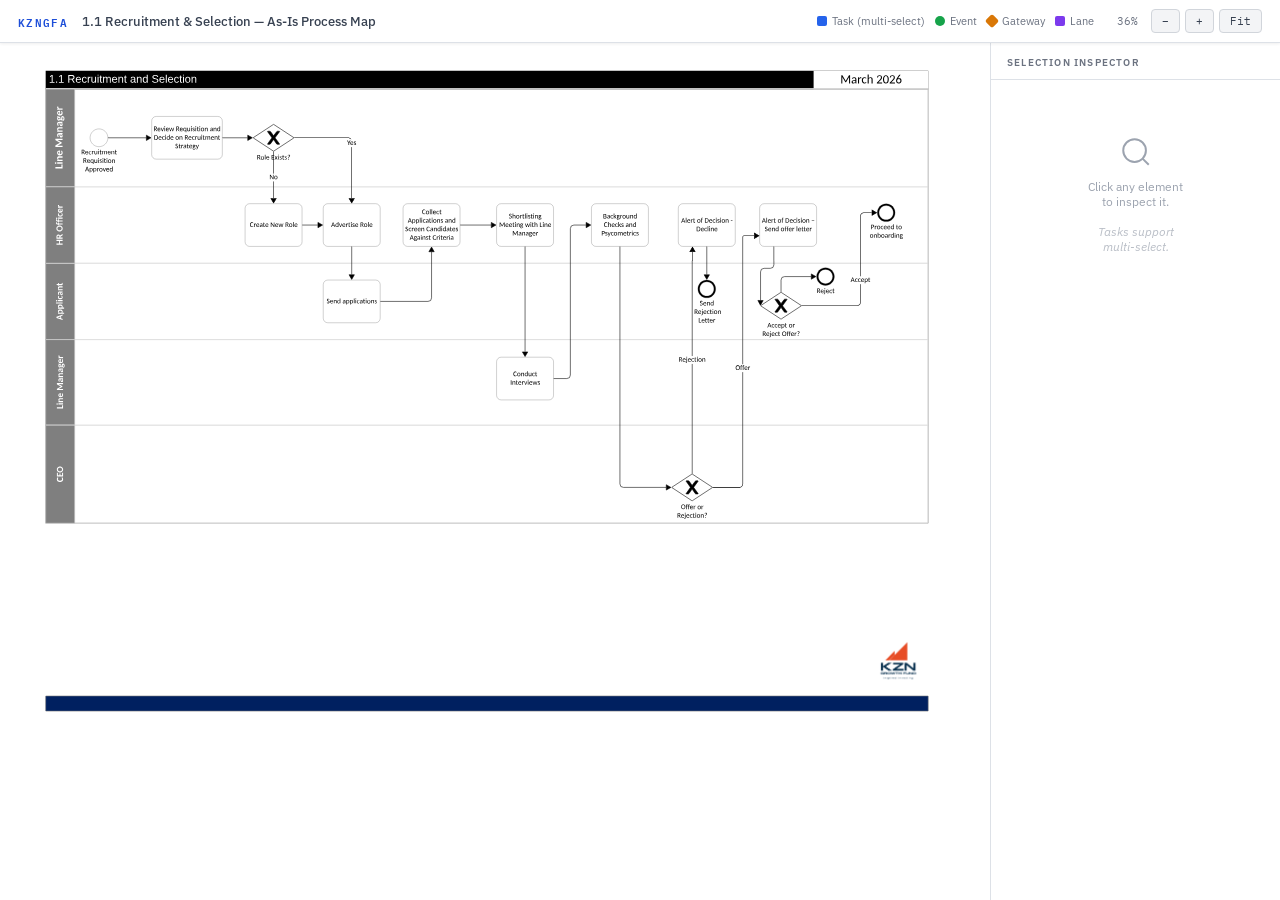
==== Working maps/HR/hr-1.1.html @ 9025a9b9 "Add files via upload" ====
<!DOCTYPE html>
<html lang="en">

<head>
  <meta charset="UTF-8">
  <meta name="viewport" content="width=device-width, initial-scale=1.0">
  <title>KZNGFA — 1.1 Recruitment & Selection</title>
  <style>
    @import url('https://fonts.googleapis.com/css2?family=IBM+Plex+Mono:wght@400;600&family=IBM+Plex+Sans:wght@300;400;500;600&display=swap');

    :root {
      --bg: #f0f2f5;
      --panel: #ffffff;
      --border: #dde1e7;
      --text: #1a1f2e;
      --muted: #6b7280;
      --accent: #1d4ed8;
      --col-task: #2563eb;
      --col-event: #16a34a;
      --col-gateway: #d97706;
      --col-lane: #7c3aed;
    }

    * {
      box-sizing: border-box;
      margin: 0;
      padding: 0
    }

    body {
      font-family: 'IBM Plex Sans', sans-serif;
      background: var(--bg);
      color: var(--text);
      height: 100vh;
      display: flex;
      flex-direction: column;
      overflow: hidden
    }

    header {
      display: flex;
      align-items: center;
      gap: 14px;
      padding: 9px 18px;
      background: var(--panel);
      border-bottom: 1px solid var(--border);
      flex-shrink: 0;
      z-index: 10;
      flex-wrap: wrap;
      box-shadow: 0 1px 3px rgba(0, 0, 0, .07)
    }

    .logo {
      font-family: 'IBM Plex Mono', monospace;
      font-size: 11px;
      font-weight: 600;
      letter-spacing: .12em;
      color: var(--accent);
      text-transform: uppercase;
      white-space: nowrap
    }

    .title {
      font-size: 13px;
      font-weight: 500;
      color: #374151;
      white-space: nowrap
    }

    .spacer {
      flex: 1;
      min-width: 8px
    }

    .legend {
      display: flex;
      gap: 10px;
      align-items: center;
      flex-wrap: wrap
    }

    .legend-item {
      display: flex;
      align-items: center;
      gap: 5px;
      font-size: 11px;
      color: var(--muted);
      white-space: nowrap
    }

    .legend-dot {
      width: 10px;
      height: 10px;
      border-radius: 2px;
      flex-shrink: 0
    }

    .controls {
      display: flex;
      gap: 5px;
      align-items: center
    }

    #zoom-label {
      font-family: 'IBM Plex Mono', monospace;
      font-size: 11px;
      color: var(--muted);
      min-width: 38px;
      text-align: center
    }

    button {
      background: #f3f4f6;
      border: 1px solid #d1d5db;
      color: #374151;
      font-family: 'IBM Plex Mono', monospace;
      font-size: 11px;
      padding: 4px 10px;
      border-radius: 4px;
      cursor: pointer;
      transition: background .15s
    }

    button:hover {
      background: #e5e7eb
    }

    main {
      display: flex;
      flex: 1;
      overflow: hidden
    }

    #canvas-wrap {
      flex: 1;
      overflow: auto;
      position: relative;
      background: #ffffff;
      cursor: grab
    }

    #canvas-wrap:active {
      cursor: grabbing
    }

    #map-container {
      position: relative;
      transform-origin: 0 0;
      display: inline-block;
      margin: 16px
    }

    #overlay {
      position: absolute;
      top: 0;
      left: 0;
      pointer-events: none
    }

    .hit {
      position: absolute;
      cursor: pointer;
      pointer-events: all;
      transition: outline .1s, background .1s
    }

    .hit:hover {
      outline: 2px dashed rgba(0, 0, 0, .25)
    }

    .hit-task {
      border-radius: 14px;
      background: transparent
    }

    .hit-task.selected {
      background: rgba(37, 99, 235, .18);
      outline: 2.5px solid #2563eb !important;
      box-shadow: 0 0 0 5px rgba(37, 99, 235, .08)
    }

    .hit-event {
      border-radius: 50%;
      background: transparent
    }

    .hit-event.selected {
      background: rgba(22, 163, 74, .18);
      outline: 2.5px solid #16a34a !important;
      box-shadow: 0 0 0 5px rgba(22, 163, 74, .08)
    }

    .hit-gateway {
      background: transparent;
      transform: rotate(45deg);
      border-radius: 3px
    }

    .hit-gateway:hover {
      outline: 2px dashed rgba(0, 0, 0, .25) !important
    }

    .hit-gateway.selected {
      background: rgba(217, 119, 6, .18);
      outline: 2.5px solid #d97706 !important;
      box-shadow: 0 0 0 5px rgba(217, 119, 6, .08)
    }

    .hit-lane {
      background: transparent
    }

    .hit-lane:hover {
      background: rgba(124, 58, 237, .05);
      outline: none !important
    }

    .hit-lane.selected {
      background: rgba(124, 58, 237, .10);
      outline: 2px solid #7c3aed !important
    }

    #panel {
      width: 290px;
      flex-shrink: 0;
      background: var(--panel);
      border-left: 1px solid var(--border);
      display: flex;
      flex-direction: column;
      overflow: hidden;
      box-shadow: -1px 0 4px rgba(0, 0, 0, .05)
    }

    .panel-head {
      padding: 13px 16px 10px;
      border-bottom: 1px solid var(--border);
      flex-shrink: 0
    }

    .panel-head h3 {
      font-size: 10px;
      font-weight: 600;
      letter-spacing: .12em;
      text-transform: uppercase;
      color: var(--muted)
    }

    .panel-body {
      flex: 1;
      overflow-y: auto;
      padding: 14px 16px
    }

    .empty-state {
      display: flex;
      flex-direction: column;
      align-items: center;
      justify-content: center;
      height: 200px;
      gap: 10px;
      color: #9ca3af;
      text-align: center;
      font-size: 12px
    }

    .card {
      display: none
    }

    .card.visible {
      display: block
    }

    .card-badge {
      display: inline-flex;
      align-items: center;
      gap: 5px;
      font-size: 10px;
      font-weight: 600;
      letter-spacing: .08em;
      text-transform: uppercase;
      padding: 3px 9px;
      border-radius: 3px;
      margin-bottom: 12px
    }

    .badge-task {
      background: rgba(37, 99, 235, .10);
      color: #1d4ed8;
      border: 1px solid rgba(37, 99, 235, .2)
    }

    .badge-event {
      background: rgba(22, 163, 74, .10);
      color: #15803d;
      border: 1px solid rgba(22, 163, 74, .2)
    }

    .badge-gateway {
      background: rgba(217, 119, 6, .10);
      color: #b45309;
      border: 1px solid rgba(217, 119, 6, .2)
    }

    .badge-lane {
      background: rgba(124, 58, 237, .10);
      color: #6d28d9;
      border: 1px solid rgba(124, 58, 237, .2)
    }

    .card-title {
      font-size: 15px;
      font-weight: 600;
      color: #111827;
      margin-bottom: 5px;
      line-height: 1.3
    }

    .card-sub {
      font-size: 11px;
      color: var(--muted);
      margin-bottom: 14px;
      line-height: 1.5
    }

    hr {
      border: none;
      border-top: 1px solid var(--border);
      margin: 12px 0
    }

    .field {
      margin-bottom: 10px
    }

    .fl {
      font-size: 10px;
      font-weight: 600;
      letter-spacing: .08em;
      text-transform: uppercase;
      color: var(--muted);
      margin-bottom: 3px
    }

    .fv {
      font-size: 12px;
      color: #374151;
      line-height: 1.4
    }

    .multi-header {
      font-size: 11px;
      color: var(--muted);
      margin-bottom: 10px
    }

    .chip {
      display: inline-flex;
      align-items: center;
      gap: 4px;
      background: rgba(37, 99, 235, .07);
      border: 1px solid rgba(37, 99, 235, .2);
      color: #1d4ed8;
      font-size: 11px;
      padding: 4px 8px;
      border-radius: 4px;
      margin: 3px 3px 3px 0;
      cursor: pointer;
      transition: background .1s;
      line-height: 1.3
    }

    .chip:hover {
      background: rgba(37, 99, 235, .14)
    }

    .chip-x {
      font-size: 14px;
      line-height: 1;
      opacity: .5;
      margin-left: 1px
    }

    .clear-btn {
      margin-top: 12px;
      width: 100%;
      background: #f9fafb;
      border: 1px solid var(--border);
      color: var(--muted);
      font-size: 11px;
      padding: 7px;
      border-radius: 4px;
      cursor: pointer;
      font-family: 'IBM Plex Sans', sans-serif;
      transition: background .1s
    }

    .clear-btn:hover {
      background: #f3f4f6
    }

    ::-webkit-scrollbar {
      width: 5px;
      height: 5px
    }

    ::-webkit-scrollbar-track {
      background: transparent
    }

    ::-webkit-scrollbar-thumb {
      background: #d1d5db;
      border-radius: 3px
    }
  </style>
</head>

<body>
  <header>
    <div class="logo">KZNGFA</div>
    <div class="title">1.1 Recruitment &amp; Selection — As-Is Process Map</div>
    <div class="spacer"></div>
    <div class="legend">
      <div class="legend-item">
        <div class="legend-dot" style="background:var(--col-task)"></div>Task (multi-select)
      </div>
      <div class="legend-item">
        <div class="legend-dot" style="background:var(--col-event);border-radius:50%"></div>Event
      </div>
      <div class="legend-item">
        <div class="legend-dot" style="background:var(--col-gateway);transform:rotate(45deg)"></div>Gateway
      </div>
      <div class="legend-item">
        <div class="legend-dot" style="background:var(--col-lane)"></div>Lane
      </div>
    </div>
    <div class="controls">
      <span id="zoom-label">100%</span>
      <button onclick="zoom(-0.15)">−</button>
      <button onclick="zoom(+0.15)">+</button>
      <button onclick="fitScreen()">Fit</button>
    </div>
  </header>
  <main>
    <div id="canvas-wrap">
      <div id="map-container">
        <div id="svg-wrap"></div>
        <div id="overlay"></div>
      </div>
    </div>
    <div id="panel">
      <div class="panel-head">
        <h3>Selection Inspector</h3>
      </div>
      <div class="panel-body">
        <div class="empty-state" id="empty-state">
          <svg width="34" height="34" viewBox="0 0 24 24" fill="none" stroke="#9ca3af" stroke-width="1.4">
            <circle cx="11" cy="11" r="8" />
            <path d="M21 21l-4.35-4.35" />
          </svg>
          <span style="color:#9ca3af">Click any element<br>to inspect it.<br><br><em style="opacity:.7">Tasks
              support<br>multi-select.</em></span>
        </div>
        <div class="card" id="single-card">
          <div class="card-badge" id="card-badge"></div>
          <div class="card-title" id="card-title"></div>
          <div class="card-sub" id="card-sub"></div>
          <hr>
          <div class="field">
            <div class="fl">Element Type</div>
            <div class="fv" id="card-type"></div>
          </div>
          <div class="field" id="card-lane-wrap">
            <div class="fl" id="card-lane-label">Swim Lane</div>
            <div class="fv" id="card-lane"></div>
          </div>
        </div>
        <div class="card" id="multi-card">
          <div class="card-badge badge-task">Tasks Selected</div>
          <div class="multi-header" id="multi-count"></div>
          <div id="chip-container"></div>
          <button class="clear-btn" onclick="clearTasks()">Clear all tasks</button>
        </div>
      </div>
    </div>
  </main>
  <script>
    const SVG_W = 2646, SVG_H = 1871;
    const LANES = [
      { id: 'lane-lm1', label: 'Line Manager', sub: 'Initiates recruitment requisition', y1: 84.3, y2: 358.36, x1: 83.34, x2: 2562.33 },
      { id: 'lane-hro', label: 'HR Officer', sub: 'Manages applications & process', y1: 360.02, y2: 572.85, x1: 83.34, x2: 2562.33 },
      { id: 'lane-app', label: 'Applicant', sub: 'Candidate pool interactions', y1: 574.5, y2: 787.34, x1: 83.34, x2: 2562.33 },
      { id: 'lane-lm2', label: 'Line Manager', sub: 'Conducts interviews and decisions', y1: 789, y2: 1027.78, x1: 83.34, x2: 2562.33 },
      { id: 'lane-ceo', label: 'CEO', sub: 'Final approval authority', y1: 1029.44, y2: 1303.24, x1: 83.34, x2: 2562.33 },
    ];
    const TASKS = [
      { id: 't-req', label: 'Recruitment Requisition Approved', x: 381.1, y: 174.13, w: 198.43, h: 107.2, lane: 'Line Manager' },
      { id: 't-create', label: 'Create New Role', x: 643.5, y: 419.23, w: 160, h: 107.2, lane: 'HR Officer' },
      { id: 't-advert', label: 'Advertise Role', x: 863, y: 419.23, w: 160, h: 107.2, lane: 'HR Officer' },
      { id: 't-collect', label: 'Collect Applications', x: 1087.24, y: 419.23, w: 160, h: 107.2, lane: 'HR Officer' },
      { id: 't-short', label: 'Shortlisting Meeting with Line Manager', x: 1349.92, y: 419.23, w: 160, h: 107.2, lane: 'HR Officer' },
      { id: 't-sendapp', label: 'Send Applications', x: 863, y: 633.72, w: 160, h: 107.2, lane: 'Applicant' },
      { id: 't-conduct', label: 'Conduct Interviews', x: 1349.92, y: 850.4, w: 160, h: 107.2, lane: 'Line Manager' },
      { id: 't-bg', label: 'Background Checks & Psychometrics', x: 1616.38, y: 419.23, w: 160, h: 107.2, lane: 'HR Officer' },
      { id: 't-decline', label: 'Alert of Decision — Decline', x: 1860.35, y: 419.23, w: 160, h: 107.2, lane: 'HR Officer' },
      { id: 't-offer', label: 'Alert of Decision — Send Offer Letter', x: 2088.82, y: 419.23, w: 160, h: 107.2, lane: 'HR Officer' },
    ];
    const EVENTS = [
      { id: 'ev-start', label: 'Start', sub: 'Recruitment process is initiated', x: 208.07, y: 196.6, r: 50, type: 'Start Event' },
      { id: 'ev-rej1', label: 'Send Rejection Letter', sub: 'Applicant notified of rejection', x: 1915.35, y: 621.2, r: 50, type: 'Intermediate Event' },
      { id: 'ev-rej2', label: 'Send Rejection Letter', sub: 'Final rejection post-offer', x: 2248.82, y: 586.43, r: 50, type: 'Intermediate Event' },
      { id: 'ev-end', label: 'Proceed to Onboarding', sub: 'Successful hire — process ends', x: 2419.3, y: 407.06, r: 50, type: 'End Event' },
    ];
    const GATEWAYS = [
      { id: 'gw-role', label: 'Role Exists?', sub: 'Does an existing job profile apply?', cx: 779.1, cy: 221.33, type: 'Exclusive Gateway (XOR)' },
      { id: 'gw-offer', label: 'Offer or Rejection?', sub: 'Post-interview decision point', cx: 1898.5, cy: 1203.5, type: 'Exclusive Gateway (XOR)' },
      { id: 'gw-accept', label: 'Accept Offer?', sub: 'Candidate accepts or declines', cx: 2148.3, cy: 693.15, type: 'Exclusive Gateway (XOR)' },
    ];

    let scale = 1, selSingle = null, selTasks = [];

    document.getElementById('svg-wrap').innerHTML = `<svg xmlns="http://www.w3.org/2000/svg" xmlns:xlink="http://www.w3.org/1999/xlink" xmlns:lucid="lucid" width="2646" height="1871"><g transform="translate(0 0)" lucid:page-tab-id="qarSCX4uNYPkg"><path d="M83.34 1790.1a.83.83 0 0 1 .83-.84H2561.5a.83.83 0 0 1 .83.83v40.83a.83.83 0 0 1-.83.83H84.17a.83.83 0 0 1-.83-.83z" fill="#fff" fill-opacity="0"/><path d="M83.34 1830.93a.83.83 0 0 0 .83.83H2561.5a.83.83 0 0 0 .83-.83v-40.84a.83.83 0 0 0-.83-.84H84.17a.83.83 0 0 0-.83.83z" stroke="#7f7f7f" stroke-width="1.67" fill="#002060"/><path d="M83.34 33.23h2479v51.94h-2479z" fill="#fff" fill-opacity="0"/><path d="M83.34 85.17h2479V33.23h-2479z"/><path d="M2240.42 33.23h321.9v51.94h-321.9z" fill="#fff" fill-opacity="0"/><path d="M2240.42 85.17h321.9V33.23h-321.9z" fill="#fff"/><use xlink:href="#a" transform="matrix(1,0,0,1,2249.437396,42.11059500000001) translate(65.917998046875 26.39)"/><use xlink:href="#b" transform="matrix(1,0,0,1,2249.437396,42.11059500000001) translate(166.989658203125 26.39)"/><path d="M2393.43 1599.65h168.9v188h-168.9z" fill="#fff" fill-opacity="0"/><path d="M2393.43 1787.66h168.9v-188h-168.9z" fill="url(#c)"/><path d="M83.34 84.3a.83.83 0 0 1 .83-.83H2561.5a.83.83 0 0 1 .83.83v1218.94a.83.83 0 0 1-.83.83H84.17a.83.83 0 0 1-.83-.83z" fill="#fff" fill-opacity="0"/><path d="M83.34 1303.24a.83.83 0 0 0 .83.83H2561.5a.83.83 0 0 0 .83-.83V84.3a.83.83 0 0 0-.83-.83H84.17a.83.83 0 0 0-.83.83z" stroke="#7f7f7f" stroke-width="1.67" fill-opacity="0"/><path d="M83.34 1302.4V85.14z" stroke="#7f7f7f" stroke-width="1.67"/><path d="M83.34 84.3a.83.83 0 0 1 .83-.83H2561.5a.83.83 0 0 1 .83.83v1218.94a.83.83 0 0 1-.83.83H84.17a.83.83 0 0 1-.83-.83z" fill="#fff" fill-opacity="0"/><path d="M83.34 1303.24a.83.83 0 0 0 .83.83H2561.5a.83.83 0 0 0 .83-.83V84.3a.83.83 0 0 0-.83-.83H84.17a.83.83 0 0 0-.83.83z" fill="#fff" fill-opacity="0"/><path d="M83.34 574.5a.83.83 0 0 1 .83-.82H2561.5a.83.83 0 0 1 .83.83v212.84a.83.83 0 0 1-.83.82H84.17a.83.83 0 0 1-.83-.82z" fill="#fff" fill-opacity="0"/><path d="M83.34 787.34a.83.83 0 0 0 .83.82H2561.5a.83.83 0 0 0 .83-.82V574.5a.83.83 0 0 0-.83-.82H84.17a.83.83 0 0 0-.83.83z" stroke="#d8d8d8" stroke-width="1.67" fill="#7f7f7f" fill-opacity="0"/><path d="M163.5 788.16a1.66 1.66 0 0 0 1.65-1.65V575.35a1.66 1.66 0 0 0-1.66-1.66H85a1.66 1.66 0 0 0-1.66 1.66V786.5a1.66 1.66 0 0 0 1.66 1.66z" stroke="#d8d8d8" stroke-width="1.67" fill="#7f7f7f"/><use xlink:href="#d" transform="matrix(-0.000003673205103813548,-0.9999999999932537,0.9999999999932537,-0.000003673205103813548,92.28264768045938,778.8411173902437) translate(45.31763427734376 38.667500000000004)"/><path d="M83.34 84.3a.83.83 0 0 1 .83-.83H2561.5a.83.83 0 0 1 .83.83v274.06a.83.83 0 0 1-.83.83H84.17a.83.83 0 0 1-.83-.84z" fill="#fff" fill-opacity="0"/><path d="M83.34 358.36a.83.83 0 0 0 .83.83H2561.5a.83.83 0 0 0 .83-.84V84.3a.83.83 0 0 0-.83-.83H84.17a.83.83 0 0 0-.83.83z" stroke="#d8d8d8" stroke-width="1.67" fill="#7f7f7f" fill-opacity="0"/><path d="M163.5 359.2a1.66 1.66 0 0 0 1.65-1.67V85.13a1.66 1.66 0 0 0-1.66-1.66H85a1.66 1.66 0 0 0-1.66 1.66v272.4A1.66 1.66 0 0 0 85 359.2z" stroke="#d8d8d8" stroke-width="1.67" fill="#7f7f7f"/><use xlink:href="#e" transform="matrix(-0.000003673205103813548,-0.9999999999932537,0.9999999999932537,-0.000003673205103813548,91.01980150390263,350.238117479881) translate(41.039816894531256 39.7775)"/><use xlink:href="#f" transform="matrix(-0.000003673205103813548,-0.9999999999932537,0.9999999999932537,-0.000003673205103813548,91.01980150390263,350.238117479881) translate(101.22429931640626 39.7775)"/><path d="M83.34 360.02a.83.83 0 0 1 .83-.83H2561.5a.83.83 0 0 1 .83.82v212.83a.83.83 0 0 1-.83.83H84.17a.83.83 0 0 1-.83-.83z" fill="#fff" fill-opacity="0"/><path d="M83.34 572.85a.83.83 0 0 0 .83.83H2561.5a.83.83 0 0 0 .83-.83V360.02a.83.83 0 0 0-.83-.83H84.17a.83.83 0 0 0-.83.82z" stroke="#d8d8d8" stroke-width="1.67" fill="#7f7f7f" fill-opacity="0"/><path d="M163.5 573.68a1.66 1.66 0 0 0 1.65-1.66V360.85a1.66 1.66 0 0 0-1.66-1.66H85a1.66 1.66 0 0 0-1.66 1.65v211.17a1.66 1.66 0 0 0 1.66 1.66z" stroke="#d8d8d8" stroke-width="1.67" fill="#7f7f7f"/><use xlink:href="#g" transform="matrix(-0.000003673205103813548,-0.9999999999932537,0.9999999999932537,-0.000003673205103813548,92.28264768045932,564.3531173902434) translate(41.300205078125 38.667500000000004)"/><use xlink:href="#h" transform="matrix(-0.000003673205103813548,-0.9999999999932537,0.9999999999932537,-0.000003673205103813548,92.28264768045932,564.3531173902434) translate(79.169521484375 38.667500000000004)"/><path d="M83.34 789a.83.83 0 0 1 .83-.84H2561.5a.83.83 0 0 1 .83.83v238.78a.83.83 0 0 1-.83.83H84.17a.83.83 0 0 1-.83-.82z" fill="#fff" fill-opacity="0"/><path d="M83.34 1027.78a.83.83 0 0 0 .83.83H2561.5a.83.83 0 0 0 .83-.82v-238.8a.83.83 0 0 0-.83-.82H84.17a.83.83 0 0 0-.83.83z" stroke="#d8d8d8" stroke-width="1.67" fill="#7f7f7f" fill-opacity="0"/><path d="M163.5 1028.6a1.66 1.66 0 0 0 1.65-1.65V789.82a1.66 1.66 0 0 0-1.66-1.66H85a1.66 1.66 0 0 0-1.66 1.66v237.13a1.66 1.66 0 0 0 1.66 1.66z" stroke="#d8d8d8" stroke-width="1.67" fill="#7f7f7f"/><use xlink:href="#i" transform="matrix(-0.000003673205103813548,-0.9999999999932537,0.9999999999932537,-0.000003673205103813548,93.5031237627743,1019.9396174638873) translate(36.593439941406245 38.667500000000004)"/><use xlink:href="#j" transform="matrix(-0.000003673205103813548,-0.9999999999932537,0.9999999999932537,-0.000003673205103813548,93.5031237627743,1019.9396174638873) translate(88.18843017578125 38.667500000000004)"/><path d="M83.34 1304.9a.83.83 0 0 1 .83-.83H2561.5a.83.83 0 0 1 .83.83v.34a.83.83 0 0 1-.83.83H84.17a.83.83 0 0 1-.83-.83z" fill="#fff" fill-opacity="0"/><path d="M85 1304.07h2475.67z" stroke="#d8d8d8" stroke-width="1.67" fill="#7f7f7f" fill-opacity="0"/><path d="M164.32 1304.07H84.17z" stroke="#d8d8d8" stroke-width="1.67" fill="#7f7f7f"/><path d="M83.34 1029.44a.83.83 0 0 1 .83-.83H2561.5a.83.83 0 0 1 .83.84v273.8a.83.83 0 0 1-.83.83H84.17a.83.83 0 0 1-.83-.83z" fill="#fff" fill-opacity="0"/><path d="M83.34 1303.24a.83.83 0 0 0 .83.83H2561.5a.83.83 0 0 0 .83-.83v-273.8a.83.83 0 0 0-.83-.83H84.17a.83.83 0 0 0-.83.84z" stroke="#d8d8d8" stroke-width="1.67" fill="#7f7f7f" fill-opacity="0"/><path d="M163.5 1304.07a1.66 1.66 0 0 0 1.65-1.66v-272.13a1.66 1.66 0 0 0-1.66-1.66H85a1.66 1.66 0 0 0-1.66 1.67v272.14a1.66 1.66 0 0 0 1.66 1.67z" stroke="#d8d8d8" stroke-width="1.67" fill="#7f7f7f"/><use xlink:href="#k" transform="matrix(-0.000003673205103813548,-0.9999999999932537,0.9999999999932537,-0.000003673205103813548,93.52791750390247,1295.246617372932) translate(106.64694580078125 38.667500000000004)"/><path d="M165.13 84.3a.83.83 0 0 1 .83-.83H2561.5a.83.83 0 0 1 .83.83v1218.94a.83.83 0 0 1-.83.83H165.95a.83.83 0 0 1-.82-.83z" fill="#fff" fill-opacity="0"/><path d="M165.13 1303.24a.83.83 0 0 0 .83.83H2561.5a.83.83 0 0 0 .83-.83V84.3a.83.83 0 0 0-.83-.83H165.95a.83.83 0 0 0-.82.83z" fill="none"/><path d="M83.34 84.3a.83.83 0 0 1 .83-.83H2561.5a.83.83 0 0 1 .83.83v.34a.83.83 0 0 1-.83.83H84.17a.83.83 0 0 1-.83-.83z" fill="#fff" fill-opacity="0"/><path d="M84.17 83.47H2561.5z" stroke="#d8d8d8" stroke-width="1.67" fill="#fff"/><path d="M20.35 34.98h905.63v50H20.35z" fill="#fff" fill-opacity="0"/><path d="M20.35 34.98h905.63v50H20.35z" fill-opacity="0"/><use xlink:href="#l" transform="matrix(1,0,0,1,29.402380000000004,43.876) translate(63 22.722)"/><use xlink:href="#m" transform="matrix(1,0,0,1,29.402380000000004,43.876) translate(114.85000000000001 22.722)"/><use xlink:href="#n" transform="matrix(1,0,0,1,29.402380000000004,43.876) translate(290.7943333333334 22.722)"/><use xlink:href="#o" transform="matrix(1,0,0,1,29.402380000000004,43.876) translate(351.28600000000006 22.722)"/><path d="M208.07 196.6a.27.27 0 0 1 .27-.27h49.46a.27.27 0 0 1 .27.27v49.46a.27.27 0 0 1-.27.27h-49.46a.27.27 0 0 1-.27-.27z" fill="#fff" fill-opacity="0"/><path d="M258.07 221.33c0-13.8-11.2-25-25-25s-25 11.2-25 25 11.2 25 25 25 25-11.2 25-25z" stroke="#000" stroke-width=".53" fill="#fff"/><path d="M208.07 246.33v-48.4a1.6 1.6 0 0 1 1.6-1.6h46.8a1.6 1.6 0 0 1 1.6 1.6v48.4" fill="none"/><use xlink:href="#p" transform="matrix(1,0,0,1,177.97099999999998,250.78099999999998) translate(5.1826171875 17)"/><use xlink:href="#q" transform="matrix(1,0,0,1,177.97099999999998,250.78099999999998) translate(10.08984375 41)"/><use xlink:href="#r" transform="matrix(1,0,0,1,177.97099999999998,250.78099999999998) translate(16.0029296875 65)"/><path d="M381.1 174.13a12.8 12.8 0 0 1 12.8-12.8h172.83a12.8 12.8 0 0 1 12.8 12.8v94.4a12.8 12.8 0 0 1-12.8 12.8H393.9a12.8 12.8 0 0 1-12.8-12.8z" fill="#fff" fill-opacity="0"/><path d="M381.1 268.53a12.8 12.8 0 0 0 12.8 12.8h172.83a12.8 12.8 0 0 0 12.8-12.8v-94.4a12.8 12.8 0 0 0-12.8-12.8H393.9a12.8 12.8 0 0 0-12.8 12.8z" stroke="#000" stroke-width=".53" fill="#fff"/><path d="M381.1 281.33v-94.4a25.6 25.6 0 0 1 25.6-25.6h147.23a25.6 25.6 0 0 1 25.6 25.6v94.4" fill="none"/><use xlink:href="#s" transform="matrix(1,0,0,1,385.46734999999995,165.77100000000002) translate(0.703125 37)"/><use xlink:href="#t" transform="matrix(1,0,0,1,385.46734999999995,165.77100000000002) translate(63.359375 37)"/><use xlink:href="#u" transform="matrix(1,0,0,1,385.46734999999995,165.77100000000002) translate(158.701171875 37)"/><use xlink:href="#v" transform="matrix(1,0,0,1,385.46734999999995,165.77100000000002) translate(1.7529296875 61)"/><use xlink:href="#w" transform="matrix(1,0,0,1,385.46734999999995,165.77100000000002) translate(62.0361328125 61)"/><use xlink:href="#x" transform="matrix(1,0,0,1,385.46734999999995,165.77100000000002) translate(87.6123046875 61)"/><use xlink:href="#y" transform="matrix(1,0,0,1,385.46734999999995,165.77100000000002) translate(61.6259765625 85)"/><path d="M259.14 221.33h106.3" stroke="#000" stroke-width="1.6" fill="none"/><path d="M259.16 222.1h-.9l.08-.77-.08-.77h.9z" stroke="#000" stroke-width=".05"/><path d="M379.24 221.33l-13 7.5v-15z" stroke="#000" stroke-width="1.6"/><path d="M580.6 221.33h69.55" stroke="#000" stroke-width="1.6" fill="none"/><path d="M580.6 222.1h-.8v-1.54h.8z" stroke="#000" stroke-width=".05"/><path d="M663.94 221.33l-13 7.5v-15z" stroke="#000" stroke-width="1.6"/><path d="M665.9 184.4a.8.8 0 0 1 .8-.8h113.6a.8.8 0 0 1 .8.8v73.86a.8.8 0 0 1-.8.8H666.7a.8.8 0 0 1-.8-.8z" fill="#fff" fill-opacity="0"/><path d="M722.84 258.63a1.22 1.22 0 0 0 1.34 0l56.25-36.86a.52.52 0 0 0 0-.88l-56.25-36.87a1.22 1.22 0 0 0-1.34 0l-56.26 36.86a.52.52 0 0 0 0 .87z" stroke="#000" stroke-width="1.6" fill="#fff"/><path d="M707.37 202.84a.82.82 0 0 0-.67 1.3l11.27 15.8a2.25 2.25 0 0 1 0 2.62l-11.28 15.88a.84.84 0 0 0 .67 1.32l4.75.05a3.05 3.05 0 0 0 2.52-1.3l7.94-11.26a1.1 1.1 0 0 1 1.83.02l7.65 11.24a3 3 0 0 0 2.5 1.3l5.1-.04a.82.82 0 0 0 .65-1.3l-11.7-15.92a2.17 2.17 0 0 1 0-2.57l11.7-15.84a.8.8 0 0 0-.65-1.3h-4.98a3.2 3.2 0 0 0-2.56 1.3l-7.64 10.26a1.16 1.16 0 0 1-1.88-.03l-7.25-10.22a3.1 3.1 0 0 0-2.52-1.3z" stroke="#000" stroke-width="1.6"/><path d="M665.9 259.06V185.2a1.6 1.6 0 0 1 1.6-1.6h112a1.6 1.6 0 0 1 1.6 1.6v73.87" fill="none"/><use xlink:href="#z" transform="matrix(1,0,0,1,661.302,267.51700000000005) translate(15.2685546875 15)"/><use xlink:href="#A" transform="matrix(1,0,0,1,661.302,267.51700000000005) translate(55.3271484375 15)"/><path d="M724.28 390.78h-1.55V342.9h1.55zm0-67.88h-1.55v-62.47h1.55z" stroke="#000" stroke-width=".05"/><path d="M722.82 259.5l.22.07.23.04.24.03.24-.02.23-.03.23-.06.08.95h-1.55v-.98z"/><path stroke="#000" stroke-width=".05"/><path d="M723.5 404.57l-7.5-13h15z"/><path d="M723.5 406.12l-8.84-15.32h17.7zm-6.15-13.77l6.16 10.67 6.16-10.67z" stroke="#000" stroke-width=".05"/><use xlink:href="#B" transform="matrix(1,0,0,1,711.7774806477386,322.89778896233315) translate(0.005000000000000782 15)"/><path d="M643.5 419.23a12.8 12.8 0 0 1 12.8-12.8h134.4a12.8 12.8 0 0 1 12.8 12.8v94.4a12.8 12.8 0 0 1-12.8 12.8H656.3a12.8 12.8 0 0 1-12.8-12.8z" fill="#fff" fill-opacity="0"/><path d="M643.5 513.63a12.8 12.8 0 0 0 12.8 12.8h134.4a12.8 12.8 0 0 0 12.8-12.8v-94.4a12.8 12.8 0 0 0-12.8-12.8H656.3a12.8 12.8 0 0 0-12.8 12.8z" stroke="#000" stroke-width=".53" fill="#fff"/><path d="M643.5 526.43v-94.4a25.6 25.6 0 0 1 25.6-25.6h108.8a25.6 25.6 0 0 1 25.6 25.6v94.4" fill="none"/><use xlink:href="#C" transform="matrix(1,0,0,1,647.986,410.873) translate(8.6025390625 61)"/><use xlink:href="#D" transform="matrix(1,0,0,1,647.986,410.873) translate(66.2783203125 61)"/><use xlink:href="#E" transform="matrix(1,0,0,1,647.986,410.873) translate(107.8603515625 61)"/><path d="M943.77 390.78h-1.55V246.45h1.55zm-9.1-170.1l1.65.4 1.56.65 1.45.88 1.28 1.1 1.1 1.3.9 1.44h-1.8l-.35-.53-.94-1.1-1.1-.93-1.22-.76-1.34-.54-1.4-.34-1.48-.1h-150.7v-1.56h150.76z" stroke="#000" stroke-width=".05"/><path d="M782.3 222.1h-1.07l.22-.47.02-.3-.02-.3-.2-.45 1.04-.02z"/><path stroke="#000" stroke-width=".05"/><path d="M943 404.57l-7.5-13h15z"/><path d="M943 406.12l-8.85-15.32h17.68zm-6.17-13.77l6.16 10.67 6.15-10.67z" stroke="#000" stroke-width=".05"/><use xlink:href="#F" transform="matrix(1,0,0,1,929.9500078125,226.4543501788126) translate(0.005000000000000782 15)"/><path d="M863 419.23a12.8 12.8 0 0 1 12.8-12.8h134.4a12.8 12.8 0 0 1 12.8 12.8v94.4a12.8 12.8 0 0 1-12.8 12.8H875.8a12.8 12.8 0 0 1-12.8-12.8z" fill="#fff" fill-opacity="0"/><path d="M863 513.63a12.8 12.8 0 0 0 12.8 12.8h134.4a12.8 12.8 0 0 0 12.8-12.8v-94.4a12.8 12.8 0 0 0-12.8-12.8H875.8a12.8 12.8 0 0 0-12.8 12.8z" stroke="#000" stroke-width=".53" fill="#fff"/><path d="M863 526.43v-94.4a25.6 25.6 0 0 1 25.6-25.6h108.8a25.6 25.6 0 0 1 25.6 25.6v94.4" fill="none"/><use xlink:href="#G" transform="matrix(1,0,0,1,867.472,410.873) translate(17.5185546875 61)"/><use xlink:href="#E" transform="matrix(1,0,0,1,867.472,410.873) translate(98.9443359375 61)"/><path d="M804.57 466.43h42.77" stroke="#000" stroke-width="1.6" fill="none"/><path d="M804.6 467.2h-.83v-1.54h.82z" stroke="#000" stroke-width=".05"/><path d="M861.13 466.43l-13 7.5v-15z" stroke="#000" stroke-width="1.6"/><path d="M943 527.5v77.77" stroke="#000" stroke-width="1.6" fill="none"/><path d="M943.77 527.52h-1.55v-.82h1.55z" stroke="#000" stroke-width=".05"/><path d="M943 619.06l-7.5-13h15z" stroke="#000" stroke-width="1.6"/><path d="M1087.24 419.23a12.8 12.8 0 0 1 12.8-12.8h134.4a12.8 12.8 0 0 1 12.8 12.8v94.4a12.8 12.8 0 0 1-12.8 12.8h-134.4a12.8 12.8 0 0 1-12.8-12.8z" fill="#fff" fill-opacity="0"/><path d="M1087.24 513.63a12.8 12.8 0 0 0 12.8 12.8h134.4a12.8 12.8 0 0 0 12.8-12.8v-94.4a12.8 12.8 0 0 0-12.8-12.8h-134.4a12.8 12.8 0 0 0-12.8 12.8z" stroke="#000" stroke-width=".53" fill="#fff"/><path d="M1087.24 526.43v-94.4a25.6 25.6 0 0 1 25.6-25.6h108.8a25.6 25.6 0 0 1 25.6 25.6v94.4" fill="none"/><use xlink:href="#H" transform="matrix(1,0,0,1,1091.724,410.873) translate(48.2509765625 25)"/><use xlink:href="#I" transform="matrix(1,0,0,1,1091.724,410.873) translate(8.6318359375 49)"/><use xlink:href="#u" transform="matrix(1,0,0,1,1091.724,410.873) translate(112.7724609375 49)"/><use xlink:href="#J" transform="matrix(1,0,0,1,1091.724,410.873) translate(1.3515625 73)"/><use xlink:href="#K" transform="matrix(1,0,0,1,1091.724,410.873) translate(60.638671875 73)"/><use xlink:href="#L" transform="matrix(1,0,0,1,1091.724,410.873) translate(14.0419921875 97)"/><use xlink:href="#M" transform="matrix(1,0,0,1,1091.724,410.873) translate(78.1533203125 97)"/><path d="M1248.3 466.43h85.97" stroke="#000" stroke-width="1.6" fill="none"/><path d="M1248.33 467.2h-.82v-1.54h.83z" stroke="#000" stroke-width=".05"/><path d="M1348.06 466.43l-13 7.5v-15z" stroke="#000" stroke-width="1.6"/><path d="M1349.92 419.23a12.8 12.8 0 0 1 12.8-12.8h134.4a12.8 12.8 0 0 1 12.8 12.8v94.4a12.8 12.8 0 0 1-12.8 12.8h-134.4a12.8 12.8 0 0 1-12.8-12.8z" fill="#fff" fill-opacity="0"/><path d="M1349.92 513.63a12.8 12.8 0 0 0 12.8 12.8h134.4a12.8 12.8 0 0 0 12.8-12.8v-94.4a12.8 12.8 0 0 0-12.8-12.8h-134.4a12.8 12.8 0 0 0-12.8 12.8z" stroke="#000" stroke-width=".53" fill="#fff"/><path d="M1349.92 526.43v-94.4a25.6 25.6 0 0 1 25.6-25.6h108.8a25.6 25.6 0 0 1 25.6 25.6v94.4" fill="none"/><use xlink:href="#N" transform="matrix(1,0,0,1,1354.401,410.873) translate(30.0478515625 37)"/><use xlink:href="#O" transform="matrix(1,0,0,1,1354.401,410.873) translate(2.650390625 61)"/><use xlink:href="#P" transform="matrix(1,0,0,1,1354.401,410.873) translate(75.27734375 61)"/><use xlink:href="#Q" transform="matrix(1,0,0,1,1354.401,410.873) translate(115.892578125 61)"/><use xlink:href="#R" transform="matrix(1,0,0,1,1354.401,410.873) translate(39.5302734375 85)"/><path d="M863 633.72a12.8 12.8 0 0 1 12.8-12.8h134.4a12.8 12.8 0 0 1 12.8 12.8v94.4a12.8 12.8 0 0 1-12.8 12.8H875.8a12.8 12.8 0 0 1-12.8-12.8z" fill="#fff" fill-opacity="0"/><path d="M863 728.12a12.8 12.8 0 0 0 12.8 12.8h134.4a12.8 12.8 0 0 0 12.8-12.8v-94.4a12.8 12.8 0 0 0-12.8-12.8H875.8a12.8 12.8 0 0 0-12.8 12.8z" stroke="#000" stroke-width=".53" fill="#fff"/><path d="M863 740.92v-94.4a25.6 25.6 0 0 1 25.6-25.6h108.8a25.6 25.6 0 0 1 25.6 25.6v94.4" fill="none"/><use xlink:href="#S" transform="matrix(1,0,0,1,867.472,625.3610000000001) translate(4.84765625 61)"/><use xlink:href="#T" transform="matrix(1,0,0,1,867.472,625.3610000000001) translate(49.525390625 61)"/><path d="M1024.06 680.92h133.18a10 10 0 0 0 10-10V542.1" stroke="#000" stroke-width="1.6" fill="none"/><path d="M1024.08 681.7h-.82v-1.55h.82z" stroke="#000" stroke-width=".05"/><path d="M1167.24 528.3l7.5 13h-15z" stroke="#000" stroke-width="1.6"/><path d="M1429.92 527.5v294.46" stroke="#000" stroke-width="1.6" fill="none"/><path d="M1430.7 527.52h-1.55v-.82h1.55z" stroke="#000" stroke-width=".05"/><path d="M1429.92 835.75l-7.5-13h15z" stroke="#000" stroke-width="1.6"/><path d="M1349.92 850.4a12.8 12.8 0 0 1 12.8-12.8h134.4a12.8 12.8 0 0 1 12.8 12.8v94.4a12.8 12.8 0 0 1-12.8 12.8h-134.4a12.8 12.8 0 0 1-12.8-12.8z" fill="#fff" fill-opacity="0"/><path d="M1349.92 944.8a12.8 12.8 0 0 0 12.8 12.8h134.4a12.8 12.8 0 0 0 12.8-12.8v-94.4a12.8 12.8 0 0 0-12.8-12.8h-134.4a12.8 12.8 0 0 0-12.8 12.8z" stroke="#000" stroke-width=".53" fill="#fff"/><path d="M1349.92 957.6v-94.4a25.6 25.6 0 0 1 25.6-25.6h108.8a25.6 25.6 0 0 1 25.6 25.6v94.4" fill="none"/><use xlink:href="#U" transform="matrix(1,0,0,1,1354.401,842.0540000000001) translate(42.0546875 49)"/><use xlink:href="#V" transform="matrix(1,0,0,1,1354.401,842.0540000000001) translate(33.8125 73)"/><path d="M1511 897.6h36.16a10 10 0 0 0 10-10V476.44a10 10 0 0 1 10-10h33.56" stroke="#000" stroke-width="1.6" fill="none"/><path d="M1511 898.4h-.8v-1.56h.8z" stroke="#000" stroke-width=".05"/><path d="M1614.5 466.43l-12.98 7.5v-15z" stroke="#000" stroke-width="1.6"/><path d="M1616.38 419.23a12.8 12.8 0 0 1 12.8-12.8h134.4a12.8 12.8 0 0 1 12.8 12.8v94.4a12.8 12.8 0 0 1-12.8 12.8h-134.4a12.8 12.8 0 0 1-12.8-12.8z" fill="#fff" fill-opacity="0"/><path d="M1616.38 513.63a12.8 12.8 0 0 0 12.8 12.8h134.4a12.8 12.8 0 0 0 12.8-12.8v-94.4a12.8 12.8 0 0 0-12.8-12.8h-134.4a12.8 12.8 0 0 0-12.8 12.8z" stroke="#000" stroke-width=".53" fill="#fff"/><path d="M1616.38 526.43v-94.4a25.6 25.6 0 0 1 25.6-25.6h108.8a25.6 25.6 0 0 1 25.6 25.6v94.4" fill="none"/><use xlink:href="#W" transform="matrix(1,0,0,1,1620.858,410.873) translate(27.9287109375 37)"/><use xlink:href="#X" transform="matrix(1,0,0,1,1620.858,410.873) translate(30.287109375 61)"/><use xlink:href="#u" transform="matrix(1,0,0,1,1620.858,410.873) translate(91.1171875 61)"/><use xlink:href="#Y" transform="matrix(1,0,0,1,1620.858,410.873) translate(23.2607421875 85)"/><path d="M1841.6 1166.4a.8.8 0 0 1 .8-.8H1956a.8.8 0 0 1 .8.8v73.88a.8.8 0 0 1-.8.8h-113.6a.8.8 0 0 1-.8-.8z" fill="#fff" fill-opacity="0"/><path d="M1898.52 1240.64a1.22 1.22 0 0 0 1.34 0l56.26-36.86a.52.52 0 0 0 0-.87l-56.26-36.85a1.22 1.22 0 0 0-1.34 0l-56.26 36.86a.52.52 0 0 0 0 .88z" stroke="#000" stroke-width="1.6" fill="#fff"/><path d="M1883.05 1184.85a.82.82 0 0 0-.67 1.3l11.27 15.82a2.25 2.25 0 0 1 0 2.6l-11.27 15.88a.84.84 0 0 0 .67 1.32l4.75.05a3.05 3.05 0 0 0 2.52-1.3l7.95-11.26a1.1 1.1 0 0 1 1.82 0l7.63 11.25a3 3 0 0 0 2.5 1.32l5.1-.05a.82.82 0 0 0 .65-1.3l-11.7-15.9a2.17 2.17 0 0 1 0-2.6l11.7-15.83a.8.8 0 0 0-.65-1.3h-4.98a3.2 3.2 0 0 0-2.56 1.3l-7.65 10.26a1.16 1.16 0 0 1-1.9-.02l-7.23-10.22a3.1 3.1 0 0 0-2.53-1.3z" stroke="#000" stroke-width="1.6"/><path d="M1841.6 1241.08v-73.87a1.6 1.6 0 0 1 1.6-1.6h112a1.6 1.6 0 0 1 1.6 1.6v73.88" fill="none"/><use xlink:href="#Z" transform="matrix(1,0,0,1,1836.985,1249.5300000000002) translate(30.6396484375 15)"/><use xlink:href="#aa" transform="matrix(1,0,0,1,1836.985,1249.5300000000002) translate(76.8408203125 15)"/><use xlink:href="#ab" transform="matrix(1,0,0,1,1836.985,1249.5300000000002) translate(19.8681640625 39)"/><path d="M1696.38 527.5v665.85a10 10 0 0 0 10 10h119.45" stroke="#000" stroke-width="1.6" fill="none"/><path d="M1697.15 527.52h-1.55v-.82h1.55z" stroke="#000" stroke-width=".05"/><path d="M1839.62 1203.35l-13 7.5v-15z" stroke="#000" stroke-width="1.6"/><path d="M1899.96 1164.25h-1.55V855.38h1.56zm1-598l-.06.35-.18.36-.3.28-.34.18-.12.02v267.94h-1.55V567.13l.07-.33.18-.36.28-.28.36-.18.1-.02V542.1h1.55z" stroke="#000" stroke-width=".05"/><path d="M1899.96 1165.2l-.3-.1-.24-.04h-.48l-.23.04-.22.07-.1-.94h1.56z"/><path stroke="#000" stroke-width=".05"/><path d="M1907.68 541.3h-15l7.5-13z"/><path d="M1909.02 542.06h-17.68l8.84-15.3zm-15-1.55h12.32l-6.16-10.65z" stroke="#000" stroke-width=".05"/><use xlink:href="#ac" transform="matrix(1,0,0,1,1861.1919585882322,835.379046234631) translate(0.005000000000002558 15)"/><path d="M1860.35 419.23a12.8 12.8 0 0 1 12.8-12.8h134.4a12.8 12.8 0 0 1 12.8 12.8v94.4a12.8 12.8 0 0 1-12.8 12.8h-134.4a12.8 12.8 0 0 1-12.8-12.8z" fill="#fff" fill-opacity="0"/><path d="M1860.35 513.63a12.8 12.8 0 0 0 12.8 12.8h134.4a12.8 12.8 0 0 0 12.8-12.8v-94.4a12.8 12.8 0 0 0-12.8-12.8h-134.4a12.8 12.8 0 0 0-12.8 12.8z" stroke="#000" stroke-width=".53" fill="#fff"/><path d="M1860.35 526.43v-94.4a25.6 25.6 0 0 1 25.6-25.6h108.8a25.6 25.6 0 0 1 25.6 25.6v94.4" fill="none"/><use xlink:href="#ad" transform="matrix(1,0,0,1,1864.834,410.873) translate(3.5537109375 49)"/><use xlink:href="#ae" transform="matrix(1,0,0,1,1864.834,410.873) translate(47.8603515625 49)"/><use xlink:href="#af" transform="matrix(1,0,0,1,1864.834,410.873) translate(69.0322265625 49)"/><use xlink:href="#ag" transform="matrix(1,0,0,1,1864.834,410.873) translate(142.3232421875 49)"/><use xlink:href="#ah" transform="matrix(1,0,0,1,1864.834,410.873) translate(45.82421875 73)"/><path d="M2088.82 419.23a12.8 12.8 0 0 1 12.8-12.8h134.4a12.8 12.8 0 0 1 12.8 12.8v94.4a12.8 12.8 0 0 1-12.8 12.8h-134.4a12.8 12.8 0 0 1-12.8-12.8z" fill="#fff" fill-opacity="0"/><path d="M2088.82 513.63a12.8 12.8 0 0 0 12.8 12.8h134.4a12.8 12.8 0 0 0 12.8-12.8v-94.4a12.8 12.8 0 0 0-12.8-12.8h-134.4a12.8 12.8 0 0 0-12.8 12.8z" stroke="#000" stroke-width=".53" fill="#fff"/><path d="M2088.82 526.43v-94.4a25.6 25.6 0 0 1 25.6-25.6h108.8a25.6 25.6 0 0 1 25.6 25.6v94.4" fill="none"/><use xlink:href="#ad" transform="matrix(1,0,0,1,2093.299,410.873) translate(1.634765625 49)"/><use xlink:href="#ae" transform="matrix(1,0,0,1,2093.299,410.873) translate(45.94140625 49)"/><use xlink:href="#af" transform="matrix(1,0,0,1,2093.299,410.873) translate(67.11328125 49)"/><use xlink:href="#ai" transform="matrix(1,0,0,1,2093.299,410.873) translate(140.404296875 49)"/><use xlink:href="#aj" transform="matrix(1,0,0,1,2093.299,410.873) translate(9.779296875 73)"/><use xlink:href="#ak" transform="matrix(1,0,0,1,2093.299,410.873) translate(54.45703125 73)"/><use xlink:href="#al" transform="matrix(1,0,0,1,2093.299,410.873) translate(97.962890625 73)"/><path d="M2042.35 1193.37l-.13 1.66-.4 1.64-.64 1.57-.9 1.44-1.08 1.28-1.3 1.1-1.43.9-1.57.63-1.64.4-1.65.12h-73.64v-1.55h73.6l1.46-.12 1.4-.34 1.34-.54 1.24-.75 1.1-.93.94-1.1.75-1.24.55-1.34.33-1.4.12-1.5V878.57h1.55zm30.82-697.6v1.54l-24.67-.1h-3.4l-.46.04-.4.1-.4.17-.37.23-.32.27-.28.33-.22.36-.17.38-.1.42-.03.45v358.6h-1.55V499.9l.05-.64.16-.66.26-.62.35-.57.45-.5.5-.43.58-.35.62-.26.65-.15.63-.04h3.48z" stroke="#000" stroke-width=".05"/><path d="M1957.98 1204.12h-1.07l.23-.47.03-.3-.03-.3-.2-.46 1.05-.03z"/><path stroke="#000" stroke-width=".05"/><path d="M2086.95 496.53l-13 7.5v-15z"/><path d="M2088.5 496.53l-15.3 8.85v-17.7zm-13.76 6.16l10.66-6.17-10.66-6.15z" stroke="#000" stroke-width=".05"/><g><use xlink:href="#am" transform="matrix(1,0,0,1,2020.73515625,858.5580061950892) translate(0.004999999999999005 15)"/></g><path d="M1940.35 527.5v77.76" stroke="#000" stroke-width="1.6" fill="none"/><path d="M1941.13 527.52h-1.55v-.82h1.55z" stroke="#000" stroke-width=".05"/><path d="M1940.35 619.05l-7.5-12.98h15z" stroke="#000" stroke-width="1.6"/><path d="M1915.35 621.2a.27.27 0 0 1 .27-.28h49.46a.27.27 0 0 1 .27.27v49.45a.27.27 0 0 1-.27.27h-49.46a.27.27 0 0 1-.27-.27z" fill="#fff" fill-opacity="0"/><path d="M1965.35 645.92c0-13.8-11.2-25-25-25s-25 11.2-25 25 11.2 25 25 25 25-11.2 25-25z" stroke="#000" stroke-width=".53"/><path d="M1960.35 645.92c0-11.05-8.95-20-20-20s-20 8.95-20 20 8.95 20 20 20 20-8.95 20-20z" stroke="#000" stroke-width=".53" fill="#fff"/><path d="M1915.35 670.92v-48.4a1.6 1.6 0 0 1 1.6-1.6h46.8a1.6 1.6 0 0 1 1.6 1.6v48.4" fill="none"/><g><use xlink:href="#an" transform="matrix(1,0,0,1,1897.654,675.3710000000001) translate(22.921875 17)"/><use xlink:href="#ao" transform="matrix(1,0,0,1,1897.654,675.3710000000001) translate(2.7412109375 41)"/><use xlink:href="#ap" transform="matrix(1,0,0,1,1897.654,675.3710000000001) translate(7.2626953125 41)"/><use xlink:href="#aq" transform="matrix(1,0,0,1,1897.654,675.3710000000001) translate(18.9619140625 65)"/></g><path d="M2128.64 527.5v39.1a.1.1 0 0 0 .1.1.1.1 0 0 1 .08.1V578a10 10 0 0 1-10 10h-17.48a10 10 0 0 0-10 10v79.97" stroke="#000" stroke-width="1.6" fill="none"/><path d="M2129.42 527.52h-1.55v-.82h1.55z" stroke="#000" stroke-width=".05"/><path d="M2091 691.4l-7.17-13.18 15 .37z" stroke="#000" stroke-width="1.6"/><path d="M2091.34 656.05a.8.8 0 0 1 .8-.8h113.6a.8.8 0 0 1 .8.8v73.87a.8.8 0 0 1-.8.8h-113.6a.8.8 0 0 1-.8-.8z" fill="#fff" fill-opacity="0"/><path d="M2148.27 730.28a1.22 1.22 0 0 0 1.34 0l56.26-36.86a.52.52 0 0 0 0-.87l-56.26-36.86a1.22 1.22 0 0 0-1.33 0L2092 692.54a.52.52 0 0 0 0 .87z" stroke="#000" stroke-width="1.6" fill="#fff"/><path d="M2132.8 674.5a.82.82 0 0 0-.68 1.3l11.28 15.8a2.25 2.25 0 0 1 0 2.62l-11.28 15.88a.84.84 0 0 0 .68 1.3l4.74.06a3.05 3.05 0 0 0 2.53-1.3l7.94-11.26a1.1 1.1 0 0 1 1.84 0l7.64 11.25a3 3 0 0 0 2.5 1.3l5.1-.04a.82.82 0 0 0 .65-1.3l-11.7-15.9a2.17 2.17 0 0 1 0-2.58l11.7-15.84a.8.8 0 0 0-.66-1.28h-4.97a3.2 3.2 0 0 0-2.56 1.28l-7.65 10.26a1.16 1.16 0 0 1-1.9-.02l-7.24-10.22a3.1 3.1 0 0 0-2.53-1.3z" stroke="#000" stroke-width="1.6"/><path d="M2091.34 730.72v-73.87a1.6 1.6 0 0 1 1.6-1.6h112a1.6 1.6 0 0 1 1.6 1.6v73.87" fill="none"/><g><use xlink:href="#ar" transform="matrix(1,0,0,1,2086.7309999999998,739.172) translate(23.701171875 15)"/><use xlink:href="#aa" transform="matrix(1,0,0,1,2086.7309999999998,739.172) translate(83.779296875 15)"/><use xlink:href="#as" transform="matrix(1,0,0,1,2086.7309999999998,739.172) translate(9.58984375 39)"/><use xlink:href="#at" transform="matrix(1,0,0,1,2086.7309999999998,739.172) translate(64.462890625 39)"/></g><path d="M2148.93 653.9v-32.74a10 10 0 0 1 10-10h74.23" stroke="#000" stroke-width="1.6" fill="none"/><path d="M2149.7 653.87v.98l-.07-.04-.23-.06-.23-.04h-.47l-.23.04-.22.07-.1.05v-.98z" stroke="#000" stroke-width=".05"/><path d="M2246.95 611.16l-13 7.5v-15z" stroke="#000" stroke-width="1.6"/><path d="M2248.82 586.43a.27.27 0 0 1 .27-.27h49.45a.27.27 0 0 1 .27.27v49.46a.27.27 0 0 1-.27.26h-49.46a.27.27 0 0 1-.28-.27z" fill="#fff" fill-opacity="0"/><path d="M2298.82 611.16c0-13.8-11.2-25-25-25s-25 11.2-25 25 11.2 25 25 25 25-11.2 25-25z" stroke="#000" stroke-width=".53"/><path d="M2293.82 611.16c0-11.05-8.95-20-20-20s-20 8.95-20 20 8.95 20 20 20 20-8.95 20-20z" stroke="#000" stroke-width=".53" fill="#fff"/><path d="M2248.82 636.16v-48.4a1.6 1.6 0 0 1 1.6-1.6h46.8a1.6 1.6 0 0 1 1.6 1.6v48.4" fill="none"/><g><use xlink:href="#au" transform="matrix(1,0,0,1,2246.219,640.6070000000001) translate(2.82421875 17)"/></g><path d="M2419.3 407.06a.27.27 0 0 1 .26-.27h49.46a.27.27 0 0 1 .27.26v49.46a.27.27 0 0 1-.28.27h-49.46a.27.27 0 0 1-.27-.28z" fill="#fff" fill-opacity="0"/><path d="M2469.3 431.8c0-13.8-11.2-25-25-25s-25 11.2-25 25 11.2 25 25 25 25-11.2 25-25z" stroke="#000" stroke-width=".53"/><path d="M2464.3 431.8c0-11.06-8.96-20-20-20-11.06 0-20 8.94-20 20 0 11.04 8.94 20 20 20 11.04 0 20-8.96 20-20z" stroke="#000" stroke-width=".53" fill="#fff"/><path d="M2419.3 456.8v-48.4a1.6 1.6 0 0 1 1.6-1.6h46.8a1.6 1.6 0 0 1 1.6 1.6v48.4" fill="none"/><g><use xlink:href="#av" transform="matrix(1,0,0,1,2395.1910000000003,461.23699999999997) translate(5.515625 17)"/><use xlink:href="#aw" transform="matrix(1,0,0,1,2395.1910000000003,461.23699999999997) translate(76.43359375 17)"/><use xlink:href="#ax" transform="matrix(1,0,0,1,2395.1910000000003,461.23699999999997) translate(2.7958984375 41)"/></g><path d="M2372.82 683.02l-.13 1.65-.4 1.65-.65 1.56-.88 1.44-1.1 1.3-1.3 1.1-1.43.87-1.56.64-1.65.4-1.65.12H2207.7v-1.55h154.32l1.47-.1 1.4-.34 1.33-.56 1.24-.75 1.1-.94.94-1.1.76-1.23.56-1.33.34-1.4.1-1.48v-51.5h1.56zm30.82-250.46h-21.56l-1.48.12-1.4.34-1.34.55-1.23.76-1.1.94-.94 1.1-.77 1.23-.55 1.34-.34 1.4-.12 1.48v169.65h-1.55v-169.7l.13-1.67.4-1.64.64-1.57.9-1.45 1.1-1.28 1.27-1.1 1.45-.9 1.57-.63 1.64-.4 1.66-.13h21.62z" stroke="#000" stroke-width=".05"/><path d="M2207.72 693.76h-1.06l.2-.47.04-.3-.03-.32-.18-.44 1.02-.03z"/><path stroke="#000" stroke-width=".05"/><path d="M2417.43 431.8l-13 7.5v-15z"/><path d="M2418.97 431.8l-15.3 8.83v-17.7zm-13.76 6.14l10.68-6.15-10.67-6.17z" stroke="#000" stroke-width=".05"/><g><use xlink:href="#ay" transform="matrix(1,0,0,1,2344.2686796875,611.4691743161071) translate(0.004999999999999005 15)"/></g><defs><image width="10" height="10" id="aH" xlink:href="[data-uri]" preserveAspectRatio="none"/><path d="M835-479c17 30 30 62 44 96 13-34 27-66 43-96l464-805c25-53 129-21 198-30V0h-161c1-334-2-672 1-1004 1-16 3-32 4-49L959-229c-25 56-126 55-158 0l-480-823c4 33 6 64 6 93V0H167v-1314c56 2 123-6 171 4 9 2 18 12 27 27" id="az"/><path d="M514-995c228 0 341 142 341 370V0c-56-5-123 17-137-41l-22-91C610-53 522 18 358 15 189 12 84-73 84-244c0-178 154-235 319-276 76-19 169-27 280-30 12-176-30-304-190-304-107 0-171 42-231 86-34 25-81 14-98-16l-32-56c98-93 207-155 382-155zM253-253c0 98 61 145 158 145 133 0 205-61 272-130v-202c-134 6-246 19-333 58-57 26-97 59-97 129" id="aA"/><path d="M536-823c-141 7-187 99-229 205V0H131v-978c60 8 148-26 154 48l12 144c58-123 149-234 328-202 18 3 34 11 49 21l-14 130c-12 52-78 12-124 14" id="aB"/><path d="M69-490c0-299 140-503 438-503 143 0 234 53 308 127-20 26-37 58-61 80-40 18-64-17-93-32-37-19-81-40-143-39-201 7-269 160-269 367 0 204 66 360 261 368 96 4 149-38 198-81 21-19 50-20 67 2l51 64C751-46 640 14 479 14 199 14 69-199 69-490" id="aC"/><path d="M576-854c-119 2-194 64-257 135V0H143v-1422h176v573c76-79 163-144 308-144 223 0 324 146 324 370V0H775v-623c0-140-60-233-199-231" id="aD"/><g id="a"><use transform="matrix(0.01736328125,0,0,0.01736328125,0,0)" xlink:href="#az"/><use transform="matrix(0.01736328125,0,0,0.01736328125,30.403105468750002,0)" xlink:href="#aA"/><use transform="matrix(0.01736328125,0,0,0.01736328125,47.436484375000006,0)" xlink:href="#aB"/><use transform="matrix(0.01736328125,0,0,0.01736328125,59.31296875,0)" xlink:href="#aC"/><use transform="matrix(0.01736328125,0,0,0.01736328125,74.3495703125,0)" xlink:href="#aD"/></g><path d="M118-957c35-227 168-372 421-372 237 0 388 129 388 367 0 234-144 350-265 476L325-135c155-43 377-15 567-23 76-4 57 87 59 158H92c-1-54 1-99 31-129 169-170 344-341 501-522 70-81 131-166 131-307 0-146-81-228-225-228-138 0-213 81-243 193-11 42-31 58-82 50" id="aE"/><path d="M949-956c47 159 47 439 0 598C887-148 769 14 518 14 268 14 151-149 89-358c-47-159-47-439 0-598 62-210 178-373 429-373 250 0 369 164 431 373zM722-242c117-170 114-650 0-830-59-93-195-155-314-89-142 79-181 270-182 504-1 177 29 313 88 415 55 96 193 148 315 88 35-18 65-47 93-88" id="aF"/><path d="M523 15C238 15 92-170 92-458c0-173 68-287 155-413l322-470c36-61 157-38 250-42-146 199-294 396-439 596 80-61 238-82 352-34 142 60 235 185 235 385 0 213-110 349-263 416-54 23-115 35-181 35zm5-729c-170 0-266 117-266 287 0 178 83 297 258 297 174 0 271-117 271-293 0-177-89-291-263-291" id="aG"/><g id="b"><use transform="matrix(0.01736328125,0,0,0.01736328125,0,0)" xlink:href="#aE"/><use transform="matrix(0.01736328125,0,0,0.01736328125,18.0230859375,0)" xlink:href="#aF"/><use transform="matrix(0.01736328125,0,0,0.01736328125,36.046171875,0)" xlink:href="#aE"/><use transform="matrix(0.01736328125,0,0,0.01736328125,54.0692578125,0)" xlink:href="#aG"/></g><pattern id="c" patternUnits="userSpaceOnUse" x="2393.43" y="1599.65" width="168.9" height="188.01"><use xlink:href="#aH" transform="translate(0, 0.17166666666662422) scale(16.890000000000008,18.766666666666676)"/></pattern><path fill="#fff" d="M1240 0h-202c-47 1-76-24-87-58l-84-261H378L295-59c-11 29-44 59-86 59H4l484-1328h268zM437-503h370c-61-196-127-384-186-583-56 202-123 386-184 583" id="aI"/><path fill="#fff" d="M615 15c-112 0-178-37-238-91v398H123V-993c65 5 149-11 197 11 31 24 28 81 42 121 74-81 161-151 314-151 265 0 360 229 360 508 0 232-93 399-248 480-52 26-109 39-173 39zm159-519c0-165-29-307-185-307-108 0-158 47-212 111v440c43 53 94 83 178 83 171 0 219-146 219-327" id="aJ"/><path fill="#fff" d="M379-1437V0H125v-1437h254" id="aK"/><path fill="#fff" d="M379-993V0H125v-993h254zm-132-444c97 0 163 62 163 159 0 96-66 158-163 158-94 0-157-63-157-158s62-159 157-159" id="aL"/><path fill="#fff" d="M836-149C753-51 641 15 467 15 259 15 147-118 88-282c-42-119-44-295-4-419 59-179 186-308 419-308 153 0 247 58 325 142-30 37-55 81-89 113-66 29-96-36-151-51-19-5-41-11-69-11-164 0-199 147-204 317-6 202 85 372 277 308 37-12 60-40 86-61 24-21 64-16 84 9" id="aM"/><path fill="#fff" d="M534-1012c240 0 371 147 371 387V0c-80-7-186 24-201-53l-22-66C598-47 516 18 362 15 183 12 73-75 73-255c0-177 142-239 303-283 75-20 169-31 281-34 9-142-26-239-155-239-97 0-149 37-209 70-49 27-108 2-128-33l-46-80c103-96 231-158 415-158zM316-268c-2 80 48 110 125 110 107 0 156-41 216-100v-160c-111 5-199 15-269 48-43 21-70 49-72 102" id="aN"/><path fill="#fff" d="M582-811c-92 1-152 44-204 95V0H124v-993c65 5 150-14 196 11 30 17 27 71 39 107 74-72 158-134 301-134 225 0 332 151 332 377V0H738v-632c0-109-49-180-156-179" id="aO"/><path fill="#fff" d="M680-72c-61 52-150 86-256 87-172 2-267-108-267-279v-542c-63-2-138 16-138-53v-101l151-29 53-262c11-66 119-33 188-41v306h245v180H411v525c0 54 23 90 73 93 51 3 85-62 119-7" id="aP"/><g id="d"><use transform="matrix(0.0130224609375,0,0,0.0130224609375,0,0)" xlink:href="#aI"/><use transform="matrix(0.0130224609375,0,0,0.0130224609375,16.1608740234375,0)" xlink:href="#aJ"/><use transform="matrix(0.0130224609375,0,0,0.0130224609375,30.47255859375,0)" xlink:href="#aJ"/><use transform="matrix(0.0130224609375,0,0,0.0130224609375,44.7842431640625,0)" xlink:href="#aK"/><use transform="matrix(0.0130224609375,0,0,0.0130224609375,51.334541015625,0)" xlink:href="#aL"/><use transform="matrix(0.0130224609375,0,0,0.0130224609375,57.88483886718749,0)" xlink:href="#aM"/><use transform="matrix(0.0130224609375,0,0,0.0130224609375,68.888818359375,0)" xlink:href="#aN"/><use transform="matrix(0.0130224609375,0,0,0.0130224609375,82.05452636718749,0)" xlink:href="#aO"/><use transform="matrix(0.0130224609375,0,0,0.0130224609375,96.11878417968748,0)" xlink:href="#aP"/></g><path fill="#fff" d="M371-216h461V0H108v-1328h263v1112" id="aQ"/><path fill="#fff" d="M960-149C871-45 736 15 551 15 231 15 63-191 63-518c0-229 113-378 277-452 59-26 125-39 199-39 278 0 430 170 430 452 0 55-4 97-59 97H316c14 166 83 276 257 279 98 1 159-38 221-71 33-18 71-20 93 9zM741-612c-4-130-65-216-197-216-140 0-203 89-223 216h420" id="aR"/><g id="e"><use transform="matrix(0.0151904296875,0,0,0.0151904296875,0,0)" xlink:href="#aQ"/><use transform="matrix(0.0151904296875,0,0,0.0151904296875,13.154912109375,0)" xlink:href="#aL"/><use transform="matrix(0.0151904296875,0,0,0.0151904296875,20.7956982421875,0)" xlink:href="#aO"/><use transform="matrix(0.0151904296875,0,0,0.0151904296875,37.48998046875,0)" xlink:href="#aR"/></g><path fill="#fff" d="M363-958c5 40 8 85 8 127V0H139v-1328c83 3 177-6 251 6 17 7 27 17 36 35l412 720c23 42 42 86 59 131 19-46 36-91 59-133l409-718c14-32 40-41 88-41h198V0h-231c1-296-1-596 2-890 1-21 2-42 4-64l-419 742c-28 50-62 58-128 58-41 0-70-20-92-58" id="aS"/><path fill="#fff" d="M237-422C149-472 82-557 82-689c0-216 159-321 379-321 84 0 155 20 212 50h276c-4 65 18 134-54 149l-78 16c77 287-142 467-449 420-41 23-55 80-11 98 131 54 363 5 481 88 55 38 98 94 94 188-7 175-124 268-266 319-160 56-414 25-516-51C94 225 47 170 47 85c0-102 65-154 143-188-45-27-81-71-78-144 4-90 61-138 125-175zm238 589c116 0 216-18 223-125-14-108-163-84-274-96-28-3-56-4-83-7-38 25-74 57-74 114 0 100 100 114 208 114zM312-683c0 93 51 153 149 153 99 0 150-59 150-153 0-96-50-151-150-151-99 0-149 56-149 151" id="aT"/><path fill="#fff" d="M545-767c-109 4-148 72-181 151V0H110v-993c66 5 161-12 204 14 28 28 23 102 33 150 53-94 116-183 244-183 43 0 79 10 107 31l-19 190c-6 59-87 22-134 24" id="aU"/><g id="f"><use transform="matrix(0.0151904296875,0,0,0.0151904296875,0,0)" xlink:href="#aS"/><use transform="matrix(0.0151904296875,0,0,0.0151904296875,27.190869140625,0)" xlink:href="#aN"/><use transform="matrix(0.0151904296875,0,0,0.0151904296875,42.5483935546875,0)" xlink:href="#aO"/><use transform="matrix(0.0151904296875,0,0,0.0151904296875,59.24267578125,0)" xlink:href="#aN"/><use transform="matrix(0.0151904296875,0,0,0.0151904296875,74.6002001953125,0)" xlink:href="#aT"/><use transform="matrix(0.0151904296875,0,0,0.0151904296875,89.01591796874999,0)" xlink:href="#aR"/><use transform="matrix(0.0151904296875,0,0,0.0151904296875,104.67725097656249,0)" xlink:href="#aU"/></g><path fill="#fff" d="M1179 0H915v-575H377V0H113v-1328h264v567h538v-567h264V0" id="aV"/><path fill="#fff" d="M1018-942c0 206-115 318-270 377 36 21 66 45 88 81L1133 0H896c-42 0-76-17-97-53L557-467c-20-31-37-43-86-44h-89V0H118v-1328h400c295 3 500 102 500 386zm-256 18c0-141-92-203-244-202H382v428h134c155-2 246-74 246-226" id="aW"/><g id="g"><use transform="matrix(0.0130224609375,0,0,0.0130224609375,0,0)" xlink:href="#aV"/><use transform="matrix(0.0130224609375,0,0,0.0130224609375,16.82501953125,0)" xlink:href="#aW"/></g><path fill="#fff" d="M1292-934c62 161 62 379 0 540-91 237-280 408-598 408S186-158 94-394c-62-161-63-379 0-540 92-237 282-409 600-409 317 0 507 173 598 409zM694-210c263 0 376-186 376-455 0-268-114-455-376-455-263 0-377 187-377 455 0 269 113 455 377 455" id="aX"/><path fill="#fff" d="M562-1233c-141 0-169 100-160 247h230v180H410V0H156v-806c-55-15-135-9-136-77v-103h136c-14-277 106-437 363-437 48 0 83 7 122 18l-6 127c-1 39-36 45-73 45" id="aY"/><g id="h"><use transform="matrix(0.0130224609375,0,0,0.0130224609375,0,0)" xlink:href="#aX"/><use transform="matrix(0.0130224609375,0,0,0.0130224609375,18.036108398437502,0)" xlink:href="#aY"/><use transform="matrix(0.0130224609375,0,0,0.0130224609375,26.4746630859375,0)" xlink:href="#aY"/><use transform="matrix(0.0130224609375,0,0,0.0130224609375,34.9132177734375,0)" xlink:href="#aL"/><use transform="matrix(0.0130224609375,0,0,0.0130224609375,41.463515625,0)" xlink:href="#aM"/><use transform="matrix(0.0130224609375,0,0,0.0130224609375,52.6237646484375,0)" xlink:href="#aR"/><use transform="matrix(0.0130224609375,0,0,0.0130224609375,66.049921875,0)" xlink:href="#aU"/></g><g id="i"><use transform="matrix(0.0130224609375,0,0,0.0130224609375,0,0)" xlink:href="#aQ"/><use transform="matrix(0.0130224609375,0,0,0.0130224609375,11.277451171875,0)" xlink:href="#aL"/><use transform="matrix(0.0130224609375,0,0,0.0130224609375,17.8277490234375,0)" xlink:href="#aO"/><use transform="matrix(0.0130224609375,0,0,0.0130224609375,32.13943359375,0)" xlink:href="#aR"/></g><g id="j"><use transform="matrix(0.0130224609375,0,0,0.0130224609375,0,0)" xlink:href="#aS"/><use transform="matrix(0.0130224609375,0,0,0.0130224609375,23.310205078125,0)" xlink:href="#aN"/><use transform="matrix(0.0130224609375,0,0,0.0130224609375,36.475913085937506,0)" xlink:href="#aO"/><use transform="matrix(0.0130224609375,0,0,0.0130224609375,50.78759765625001,0)" xlink:href="#aN"/><use transform="matrix(0.0130224609375,0,0,0.0130224609375,63.95330566406252,0)" xlink:href="#aT"/><use transform="matrix(0.0130224609375,0,0,0.0130224609375,76.31162109375,0)" xlink:href="#aR"/><use transform="matrix(0.0130224609375,0,0,0.0130224609375,89.7377783203125,0)" xlink:href="#aU"/></g><path fill="#fff" d="M1063-193C972-66 836 14 625 14 325 14 160-160 82-392c-55-162-54-387 4-546 84-230 253-399 553-405 185-4 321 74 409 173-37 47-65 102-108 143-52 29-90-19-122-42-68-49-222-71-314-21-130 72-193 222-193 425 0 205 69 355 201 427 92 51 249 32 318-20 30-23 81-99 128-48" id="aZ"/><path fill="#fff" d="M928-1328v209H382v351h425v201H382v358h547L928 0H118v-1328h810" id="ba"/><g id="k"><use transform="matrix(0.0130224609375,0,0,0.0130224609375,0,0)" xlink:href="#aZ"/><use transform="matrix(0.0130224609375,0,0,0.0130224609375,14.116347656250001,0)" xlink:href="#ba"/><use transform="matrix(0.0130224609375,0,0,0.0130224609375,26.67,0)" xlink:href="#aX"/></g><path fill="#fff" d="M27 0v-27h64v-190l-56 39v-29l58-41h29v221h61V0H27" id="bb"/><path fill="#fff" d="M33 0v-38h34V0H33" id="bc"/><g id="l"><use transform="matrix(0.08641666666666667,0,0,0.08641666666666667,0,0)" xlink:href="#bb"/><use transform="matrix(0.08641666666666667,0,0,0.08641666666666667,17.283333333333335,0)" xlink:href="#bc"/><use transform="matrix(0.08641666666666667,0,0,0.08641666666666667,25.925000000000004,0)" xlink:href="#bb"/></g><path fill="#fff" d="M233-177c-1 41-23 64-60 70L243 0h-38l-65-103H63V0H30v-248c88 3 205-21 203 71zM63-129c60-2 137 13 137-47 0-61-80-42-137-45v92" id="bd"/><path fill="#fff" d="M100-194c63 0 86 42 84 106H49c0 40 14 67 53 68 26 1 43-12 49-29l28 8c-11 28-37 45-77 45C44 4 14-33 15-96c1-61 26-98 85-98zm52 81c6-60-76-77-97-28-3 7-6 17-6 28h103" id="be"/><path fill="#fff" d="M96-169c-40 0-48 33-48 73s9 75 48 75c24 0 41-14 43-38l32 2c-6 37-31 61-74 61-59 0-76-41-82-99-10-93 101-131 147-64 4 7 5 14 7 22l-32 3c-4-21-16-35-41-35" id="bf"/><path fill="#fff" d="M114-163C36-179 61-72 57 0H25l-1-190h30c1 12-1 29 2 39 6-27 23-49 58-41v29" id="bg"/><path fill="#fff" d="M84 4C-5 8 30-112 23-190h32v120c0 31 7 50 39 49 72-2 45-101 50-169h31l1 190h-30c-1-10 1-25-2-33-11 22-28 36-60 37" id="bh"/><path fill="#fff" d="M24-231v-30h32v30H24zM24 0v-190h32V0H24" id="bi"/><path fill="#fff" d="M59-47c-2 24 18 29 38 22v24C64 9 27 4 27-40v-127H5v-23h24l9-43h21v43h35v23H59v120" id="bj"/><path fill="#fff" d="M210-169c-67 3-38 105-44 169h-31v-121c0-29-5-50-35-48C34-165 62-65 56 0H25l-1-190h30c1 10-1 24 2 32 10-44 99-50 107 0 11-21 27-35 58-36 85-2 47 119 55 194h-31v-121c0-29-5-49-35-48" id="bk"/><path fill="#fff" d="M117-194c89-4 53 116 60 194h-32v-121c0-31-8-49-39-48C34-167 62-67 57 0H25l-1-190h30c1 10-1 24 2 32 11-22 29-35 61-36" id="bl"/><g id="m"><use transform="matrix(0.08641666666666667,0,0,0.08641666666666667,0,0)" xlink:href="#bd"/><use transform="matrix(0.08641666666666667,0,0,0.08641666666666667,22.38191666666667,0)" xlink:href="#be"/><use transform="matrix(0.08641666666666667,0,0,0.08641666666666667,39.66525,0)" xlink:href="#bf"/><use transform="matrix(0.08641666666666667,0,0,0.08641666666666667,55.22025,0)" xlink:href="#bg"/><use transform="matrix(0.08641666666666667,0,0,0.08641666666666667,65.50383333333333,0)" xlink:href="#bh"/><use transform="matrix(0.08641666666666667,0,0,0.08641666666666667,82.78716666666666,0)" xlink:href="#bi"/><use transform="matrix(0.08641666666666667,0,0,0.08641666666666667,89.61408333333331,0)" xlink:href="#bj"/><use transform="matrix(0.08641666666666667,0,0,0.08641666666666667,98.25574999999998,0)" xlink:href="#bk"/><use transform="matrix(0.08641666666666667,0,0,0.08641666666666667,124.09433333333332,0)" xlink:href="#be"/><use transform="matrix(0.08641666666666667,0,0,0.08641666666666667,141.37766666666667,0)" xlink:href="#bl"/><use transform="matrix(0.08641666666666667,0,0,0.08641666666666667,158.661,0)" xlink:href="#bj"/></g><path fill="#fff" d="M141-36C126-15 110 5 73 4 37 3 15-17 15-53c-1-64 63-63 125-63 3-35-9-54-41-54-24 1-41 7-42 31l-33-3c5-37 33-52 76-52 45 0 72 20 72 64v82c-1 20 7 32 28 27v20c-31 9-61-2-59-35zM48-53c0 20 12 33 32 33 41-3 63-29 60-74-43 2-92-5-92 41" id="bm"/><path fill="#fff" d="M85-194c31 0 48 13 60 33l-1-100h32l1 261h-30c-2-10 0-23-3-31C134-8 116 4 85 4 32 4 16-35 15-94c0-66 23-100 70-100zm9 24c-40 0-46 34-46 75 0 40 6 74 45 74 42 0 51-32 51-76 0-42-9-74-50-73" id="bn"/><g id="n"><use transform="matrix(0.08641666666666667,0,0,0.08641666666666667,0,0)" xlink:href="#bm"/><use transform="matrix(0.08641666666666667,0,0,0.08641666666666667,17.283333333333335,0)" xlink:href="#bl"/><use transform="matrix(0.08641666666666667,0,0,0.08641666666666667,34.56666666666667,0)" xlink:href="#bn"/></g><path fill="#fff" d="M185-189c-5-48-123-54-124 2 14 75 158 14 163 119 3 78-121 87-175 55-17-10-28-26-33-46l33-7c5 56 141 63 141-1 0-78-155-14-162-118-5-82 145-84 179-34 5 7 8 16 11 25" id="bo"/><path fill="#fff" d="M24 0v-261h32V0H24" id="bp"/><path fill="#fff" d="M100-194c62-1 85 37 85 99 1 63-27 99-86 99S16-35 15-95c0-66 28-99 85-99zM99-20c44 1 53-31 53-75 0-43-8-75-51-75s-53 32-53 75 10 74 51 75" id="bq"/><g id="o"><use transform="matrix(0.08641666666666667,0,0,0.08641666666666667,0,0)" xlink:href="#bo"/><use transform="matrix(0.08641666666666667,0,0,0.08641666666666667,20.740000000000002,0)" xlink:href="#be"/><use transform="matrix(0.08641666666666667,0,0,0.08641666666666667,38.02333333333334,0)" xlink:href="#bp"/><use transform="matrix(0.08641666666666667,0,0,0.08641666666666667,44.85025000000001,0)" xlink:href="#be"/><use transform="matrix(0.08641666666666667,0,0,0.08641666666666667,62.13358333333335,0)" xlink:href="#bf"/><use transform="matrix(0.08641666666666667,0,0,0.08641666666666667,77.68858333333336,0)" xlink:href="#bj"/><use transform="matrix(0.08641666666666667,0,0,0.08641666666666667,86.33025000000002,0)" xlink:href="#bi"/><use transform="matrix(0.08641666666666667,0,0,0.08641666666666667,93.15716666666668,0)" xlink:href="#bq"/><use transform="matrix(0.08641666666666667,0,0,0.08641666666666667,110.44050000000003,0)" xlink:href="#bl"/></g><path d="M969-949c0 213-127 324-301 372 24 16 43 33 61 57L1082 0c-87-8-195 23-235-37L536-505c-21-29-36-41-85-41H329V0H147v-1314h360c275 2 462 97 462 365zM500-679c179-3 292-82 292-257 0-157-95-235-285-235H329v492h171" id="br"/><path d="M544 14C232 14 75-190 75-509c0-226 105-376 267-447 57-25 122-37 193-37 265 0 410 167 410 437 0 47-2 68-42 68H249c7 217 94 359 310 364 110 2 183-39 248-80 70-44 93 39 123 67C847-42 716 14 544 14zm243-610c-5-164-86-266-249-269-173-3-262 113-284 269h533" id="bs"/><path d="M450 15c-223 0-325-146-325-370v-623h176v623c0 141 61 233 200 231 119-1 195-63 259-133v-721h176V0c-55-7-141 23-150-36l-16-104C692-57 602 15 450 15" id="bt"/><path d="M323-978V0H147v-978h176zm-91-431c74 0 125 50 125 125 0 74-52 123-125 123s-122-50-122-123c0-74 48-125 122-125" id="bu"/><path d="M650-73c-53 51-136 87-233 88-153 0-235-95-235-251v-596c-55-8-148 24-148-39v-70l154-20 41-301c4-50 80-28 129-33v335h269v128H358v584c-2 72 34 118 99 120 56 2 78-32 116-46 15 0 19 7 25 17" id="bv"/><path d="M545-854c-104 0-170 61-222 126V0H147v-978c54 8 140-23 149 36l15 100c68-77 143-150 284-151 143-1 221 88 255 203 52-123 153-201 320-203 220-2 335 143 335 370V0h-176v-623c1-143-65-231-201-231-139 0-216 89-216 231V0H736v-623c1-145-55-231-191-231" id="bw"/><path d="M575-854c-119 2-197 63-259 134V0H140v-978c55 7 141-23 150 36l15 104c78-83 170-155 321-155 223 0 325 146 325 370V0H775v-623c0-140-61-233-200-231" id="bx"/><g id="p"><use transform="matrix(0.009765625,0,0,0.009765625,0,0)" xlink:href="#br"/><use transform="matrix(0.009765625,0,0,0.009765625,10.5078125,0)" xlink:href="#bs"/><use transform="matrix(0.009765625,0,0,0.009765625,20.458984375,0)" xlink:href="#aC"/><use transform="matrix(0.009765625,0,0,0.009765625,28.916015625,0)" xlink:href="#aB"/><use transform="matrix(0.009765625,0,0,0.009765625,35.888671875,0)" xlink:href="#bt"/><use transform="matrix(0.009765625,0,0,0.009765625,46.396484375,0)" xlink:href="#bu"/><use transform="matrix(0.009765625,0,0,0.009765625,50.986328125,0)" xlink:href="#bv"/><use transform="matrix(0.009765625,0,0,0.009765625,57.685546875,0)" xlink:href="#bw"/><use transform="matrix(0.009765625,0,0,0.009765625,73.662109375,0)" xlink:href="#bs"/><use transform="matrix(0.009765625,0,0,0.009765625,83.61328125,0)" xlink:href="#bx"/><use transform="matrix(0.009765625,0,0,0.009765625,93.935546875,0)" xlink:href="#bv"/></g><path d="M494-995c136 0 211 52 277 128 12-43 1-111 59-111h105V330H759v-473C684-58 591 14 442 14 170 14 74-203 74-486c0-228 90-392 244-470 52-26 111-39 176-39zM255-486c2 202 50 359 244 359 130 0 196-67 260-146v-473c-52-71-117-114-225-114-198 0-281 159-279 374" id="by"/><path d="M95-709c0-188 136-281 332-284 128-2 226 47 291 114-25 33-46 112-108 74-47-29-100-60-179-58-97 2-169 47-169 140 0 121 140 131 235 168 118 46 235 94 235 255C732-91 595 11 381 15 247 17 139-38 70-104c26-39 56-126 124-80 51 35 104 76 195 74 109-2 179-54 179-159 0-126-138-136-236-173C209-488 95-543 95-709" id="bz"/><path d="M75-490c0-310 160-503 466-503s464 194 464 503c0 310-158 504-464 504C234 14 75-180 75-490zm181 1c0 215 74 366 285 366 210 0 283-152 283-366s-74-367-283-367c-211 0-285 152-285 367" id="bA"/><g id="q"><use transform="matrix(0.009765625,0,0,0.009765625,0,0)" xlink:href="#br"/><use transform="matrix(0.009765625,0,0,0.009765625,10.5078125,0)" xlink:href="#bs"/><use transform="matrix(0.009765625,0,0,0.009765625,20.458984375,0)" xlink:href="#by"/><use transform="matrix(0.009765625,0,0,0.009765625,30.966796875,0)" xlink:href="#bt"/><use transform="matrix(0.009765625,0,0,0.009765625,41.474609375,0)" xlink:href="#bu"/><use transform="matrix(0.009765625,0,0,0.009765625,46.064453125,0)" xlink:href="#bz"/><use transform="matrix(0.009765625,0,0,0.009765625,53.88671875,0)" xlink:href="#bu"/><use transform="matrix(0.009765625,0,0,0.009765625,58.4765625,0)" xlink:href="#bv"/><use transform="matrix(0.009765625,0,0,0.009765625,65.17578125,0)" xlink:href="#bu"/><use transform="matrix(0.009765625,0,0,0.009765625,69.765625,0)" xlink:href="#bA"/><use transform="matrix(0.009765625,0,0,0.009765625,80.3125,0)" xlink:href="#bx"/></g><path d="M1178 0c-74-7-179 24-202-42L864-358H322L211-43C194 22 84-6 8 0l493-1314h185zM368-488h450c-69-195-137-390-206-585-7-21-13-44-19-69-68 226-151 434-225 654" id="bB"/><path d="M581 14c-127 0-201-47-264-114v430H141V-978c55 7 141-23 150 36l17 114c76-89 171-167 326-167 271 0 368 217 368 499 0 229-91 393-245 471-52 26-111 39-176 39zm240-510c-2-202-50-358-245-358-128 0-197 66-259 146v472c53 73 114 114 225 114 198 0 281-159 279-374" id="bC"/><path d="M542 0H383L19-978h145c26-1 46 18 53 36 77 231 156 461 231 694 7 22 12 44 17 67 10-48 25-91 40-135l212-626c18-58 121-29 189-36" id="bD"/><path d="M492-995c127 0 201 45 264 114v-541h176V0c-55-7-141 23-150-36l-18-117C688-64 595 14 440 14 170 14 74-204 74-486c0-228 88-392 242-470 52-26 111-39 176-39zM255-486c2 201 49 359 242 359 130 0 195-67 259-146v-473c-54-73-114-114-224-114-197 0-279 159-277 374" id="bE"/><g id="r"><use transform="matrix(0.009765625,0,0,0.009765625,0,0)" xlink:href="#bB"/><use transform="matrix(0.009765625,0,0,0.009765625,11.572265625,0)" xlink:href="#bC"/><use transform="matrix(0.009765625,0,0,0.009765625,22.080078125,0)" xlink:href="#bC"/><use transform="matrix(0.009765625,0,0,0.009765625,32.587890625,0)" xlink:href="#aB"/><use transform="matrix(0.009765625,0,0,0.009765625,39.23828125,0)" xlink:href="#bA"/><use transform="matrix(0.009765625,0,0,0.009765625,49.697265625,0)" xlink:href="#bD"/><use transform="matrix(0.009765625,0,0,0.009765625,58.53515625,0)" xlink:href="#bs"/><use transform="matrix(0.009765625,0,0,0.009765625,68.486328125,0)" xlink:href="#bE"/></g><path d="M21-978c68 8 173-25 191 37 66 230 131 458 192 691 6 21 9 43 12 64 75-256 159-506 233-760 13-43 73-33 125-34 27 0 43 14 50 34 75 254 156 502 227 760 7-43 18-87 31-132l179-624c15-59 116-29 182-36L1136 0H996c-17 0-28-11-35-33-73-235-147-469-219-705-4-15-7-30-10-45-7 32-14 62-23 92L501-33C485 26 391-10 329 0" id="bF"/><g id="s"><use transform="matrix(0.009765625,0,0,0.009765625,0,0)" xlink:href="#br"/><use transform="matrix(0.009765625,0,0,0.009765625,10.5078125,0)" xlink:href="#bs"/><use transform="matrix(0.009765625,0,0,0.009765625,20.361328125,0)" xlink:href="#bD"/><use transform="matrix(0.009765625,0,0,0.009765625,29.39453125,0)" xlink:href="#bu"/><use transform="matrix(0.009765625,0,0,0.009765625,33.984375,0)" xlink:href="#bs"/><use transform="matrix(0.009765625,0,0,0.009765625,43.837890625,0)" xlink:href="#bF"/></g><g id="t"><use transform="matrix(0.009765625,0,0,0.009765625,0,0)" xlink:href="#br"/><use transform="matrix(0.009765625,0,0,0.009765625,10.5078125,0)" xlink:href="#bs"/><use transform="matrix(0.009765625,0,0,0.009765625,20.458984375,0)" xlink:href="#by"/><use transform="matrix(0.009765625,0,0,0.009765625,30.966796875,0)" xlink:href="#bt"/><use transform="matrix(0.009765625,0,0,0.009765625,41.474609375,0)" xlink:href="#bu"/><use transform="matrix(0.009765625,0,0,0.009765625,46.064453125,0)" xlink:href="#bz"/><use transform="matrix(0.009765625,0,0,0.009765625,53.88671875,0)" xlink:href="#bu"/><use transform="matrix(0.009765625,0,0,0.009765625,58.4765625,0)" xlink:href="#bv"/><use transform="matrix(0.009765625,0,0,0.009765625,65.17578125,0)" xlink:href="#bu"/><use transform="matrix(0.009765625,0,0,0.009765625,69.765625,0)" xlink:href="#bA"/><use transform="matrix(0.009765625,0,0,0.009765625,80.3125,0)" xlink:href="#bx"/></g><g id="u"><use transform="matrix(0.009765625,0,0,0.009765625,0,0)" xlink:href="#aA"/><use transform="matrix(0.009765625,0,0,0.009765625,9.580078125,0)" xlink:href="#bx"/><use transform="matrix(0.009765625,0,0,0.009765625,20.087890625,0)" xlink:href="#bE"/></g><path d="M1148-926c58 156 58 382 0 538C1064-162 892 0 593 0H139v-1314h454c298 6 472 162 555 388zM976-442c38-121 39-309 0-430-55-171-167-295-383-295H322v1020c157-7 329 19 441-35 105-50 176-139 213-260" id="bG"/><g id="v"><use transform="matrix(0.009765625,0,0,0.009765625,0,0)" xlink:href="#bG"/><use transform="matrix(0.009765625,0,0,0.009765625,12.3046875,0)" xlink:href="#bs"/><use transform="matrix(0.009765625,0,0,0.009765625,22.255859375,0)" xlink:href="#aC"/><use transform="matrix(0.009765625,0,0,0.009765625,30.712890625,0)" xlink:href="#bu"/><use transform="matrix(0.009765625,0,0,0.009765625,35.302734375,0)" xlink:href="#bE"/><use transform="matrix(0.009765625,0,0,0.009765625,45.810546875,0)" xlink:href="#bs"/></g><g id="w"><use transform="matrix(0.009765625,0,0,0.009765625,0,0)" xlink:href="#bA"/><use transform="matrix(0.009765625,0,0,0.009765625,10.546875,0)" xlink:href="#bx"/></g><g id="x"><use transform="matrix(0.009765625,0,0,0.009765625,0,0)" xlink:href="#br"/><use transform="matrix(0.009765625,0,0,0.009765625,10.5078125,0)" xlink:href="#bs"/><use transform="matrix(0.009765625,0,0,0.009765625,20.458984375,0)" xlink:href="#aC"/><use transform="matrix(0.009765625,0,0,0.009765625,28.916015625,0)" xlink:href="#aB"/><use transform="matrix(0.009765625,0,0,0.009765625,35.888671875,0)" xlink:href="#bt"/><use transform="matrix(0.009765625,0,0,0.009765625,46.396484375,0)" xlink:href="#bu"/><use transform="matrix(0.009765625,0,0,0.009765625,50.986328125,0)" xlink:href="#bv"/><use transform="matrix(0.009765625,0,0,0.009765625,57.685546875,0)" xlink:href="#bw"/><use transform="matrix(0.009765625,0,0,0.009765625,73.662109375,0)" xlink:href="#bs"/><use transform="matrix(0.009765625,0,0,0.009765625,83.61328125,0)" xlink:href="#bx"/><use transform="matrix(0.009765625,0,0,0.009765625,93.935546875,0)" xlink:href="#bv"/></g><path d="M454-137c154-4 244-84 244-236 0-172-165-194-295-240-161-57-303-135-295-354 9-227 154-362 390-362 152 0 266 55 344 137l-45 85c-37 63-91-1-127-21-44-25-97-52-170-50-136 3-221 69-221 201 0 166 169 187 295 236 153 60 300 130 295 341-6 260-155 414-419 414-174 0-309-76-395-172 24-34 40-77 71-104 55-23 84 36 125 60 52 30 115 67 203 65" id="bH"/><path d="M107-679c0-208 143-315 355-315 85 0 156 21 210 54h256c-2 50 12 98-40 106l-104 15c21 43 31 89 31 140 0 207-143 315-353 315-43 0-82-5-118-15-46 21-87 104-30 135 178 96 598-48 598 268 0 166-119 253-254 300-155 54-396 24-493-50-56-42-101-97-101-181 0-110 73-167 160-201-52-25-92-64-89-140 3-77 56-136 120-167-84-50-148-136-148-264zm369 904c144 0 274-38 274-172C750-83 557-56 422-70c-32-3-63-4-93-9C273-48 218-8 218 71c0 125 123 154 258 154zM268-675c2 124 69 192 194 195 124 3 196-76 196-195 0-121-71-194-196-194-123 0-196 74-194 194" id="bI"/><path d="M409 288c-14 65-120 35-192 42L385-58 11-978h152c30-1 46 16 53 36 86 232 175 459 256 696 80-235 169-463 250-696 20-58 122-29 191-36" id="bJ"/><g id="y"><use transform="matrix(0.009765625,0,0,0.009765625,0,0)" xlink:href="#bH"/><use transform="matrix(0.009765625,0,0,0.009765625,9.189453125,0)" xlink:href="#bv"/><use transform="matrix(0.009765625,0,0,0.009765625,15.888671875,0)" xlink:href="#aB"/><use transform="matrix(0.009765625,0,0,0.009765625,22.451171875,0)" xlink:href="#aA"/><use transform="matrix(0.009765625,0,0,0.009765625,31.845703125,0)" xlink:href="#bv"/><use transform="matrix(0.009765625,0,0,0.009765625,38.330078125,0)" xlink:href="#bs"/><use transform="matrix(0.009765625,0,0,0.009765625,48.28125,0)" xlink:href="#bI"/><use transform="matrix(0.009765625,0,0,0.009765625,57.6953125,0)" xlink:href="#bJ"/></g><path d="M323-1422V0H147v-1422h176" id="bK"/><g id="z"><use transform="matrix(0.009765625,0,0,0.009765625,0,0)" xlink:href="#br"/><use transform="matrix(0.009765625,0,0,0.009765625,10.44921875,0)" xlink:href="#bA"/><use transform="matrix(0.009765625,0,0,0.009765625,20.99609375,0)" xlink:href="#bK"/><use transform="matrix(0.009765625,0,0,0.009765625,25.5859375,0)" xlink:href="#bs"/></g><path d="M913-1314v148H328v431h471v143H328v444h586L913 0H145v-1314h768" id="bL"/><path d="M327-502L36-978h168c28 0 37 9 47 26l204 355c6-16 13-28 21-43l171-308c11-15 20-29 43-30h161L559-511 864 0H695c-27 1-44-19-53-36L435-406c-5 15-11 28-18 39L230-36c-11 17-23 37-50 36H23" id="bM"/><path d="M663-1075c7-185-245-218-379-135-36 22-82 77-115 24l-46-74c84-76 189-139 347-139 211 0 352 106 357 314 6 226-169 287-283 397-46 44-30 133-46 205H378c1-80-34-175 4-236 80-129 273-153 281-356zM418 14c-75 0-123-47-123-121s48-123 123-123c74 0 122 49 122 123S492 14 418 14" id="bN"/><g id="A"><use transform="matrix(0.009765625,0,0,0.009765625,0,0)" xlink:href="#bL"/><use transform="matrix(0.009765625,0,0,0.009765625,9.765625,0)" xlink:href="#bM"/><use transform="matrix(0.009765625,0,0,0.009765625,18.427734375,0)" xlink:href="#bu"/><use transform="matrix(0.009765625,0,0,0.009765625,23.017578125,0)" xlink:href="#bz"/><use transform="matrix(0.009765625,0,0,0.009765625,30.615234375,0)" xlink:href="#bv"/><use transform="matrix(0.009765625,0,0,0.009765625,37.314453125,0)" xlink:href="#bz"/><use transform="matrix(0.009765625,0,0,0.009765625,45.13671875,0)" xlink:href="#bN"/></g><path d="M304-1012c2 28 4 55 4 84V0H148v-1314c60 5 126-11 157 31l714 983c-2-29-5-61-5-91v-923h160V0c-61-3-126 10-156-32" id="bO"/><g id="B"><path fill="#fff" d="M-1-16h25.5V6H-1z"/><use transform="matrix(0.009765625,0,0,0.009765625,0,0)" xlink:href="#bO"/><use transform="matrix(0.009765625,0,0,0.009765625,12.91015625,0)" xlink:href="#bA"/></g><path d="M1052-184C961-66 832 17 628 14c-289-4-447-172-522-398-53-160-53-388 3-546 81-226 241-394 534-399 180-3 301 72 392 167-25 33-46 70-75 99-51 21-73-33-114-51-77-60-256-80-362-23-152 81-231 248-231 480 0 233 83 400 235 481 113 60 301 37 376-30 33-15 74-101 116-56" id="bP"/><g id="C"><use transform="matrix(0.009765625,0,0,0.009765625,0,0)" xlink:href="#bP"/><use transform="matrix(0.009765625,0,0,0.009765625,10.6640625,0)" xlink:href="#aB"/><use transform="matrix(0.009765625,0,0,0.009765625,17.373046875,0)" xlink:href="#bs"/><use transform="matrix(0.009765625,0,0,0.009765625,27.32421875,0)" xlink:href="#aA"/><use transform="matrix(0.009765625,0,0,0.009765625,36.71875,0)" xlink:href="#bv"/><use transform="matrix(0.009765625,0,0,0.009765625,43.203125,0)" xlink:href="#bs"/></g><g id="D"><use transform="matrix(0.009765625,0,0,0.009765625,0,0)" xlink:href="#bO"/><use transform="matrix(0.009765625,0,0,0.009765625,12.91015625,0)" xlink:href="#bs"/><use transform="matrix(0.009765625,0,0,0.009765625,22.763671875,0)" xlink:href="#bF"/></g><g id="E"><use transform="matrix(0.009765625,0,0,0.009765625,0,0)" xlink:href="#br"/><use transform="matrix(0.009765625,0,0,0.009765625,10.44921875,0)" xlink:href="#bA"/><use transform="matrix(0.009765625,0,0,0.009765625,20.99609375,0)" xlink:href="#bK"/><use transform="matrix(0.009765625,0,0,0.009765625,25.5859375,0)" xlink:href="#bs"/></g><path d="M590-525V0H408v-523L0-1314h160c34 0 51 18 62 42 87 187 165 383 255 566 9 18 16 36 23 54 15-40 35-73 52-112l223-508c11-19 30-42 61-42h162" id="bQ"/><g id="F"><path fill="#fff" d="M-1-16h28.1V6H-1z"/><use transform="matrix(0.009765625,0,0,0.009765625,0,0)" xlink:href="#bQ"/><use transform="matrix(0.009765625,0,0,0.009765625,8.310546875,0)" xlink:href="#bs"/><use transform="matrix(0.009765625,0,0,0.009765625,18.26171875,0)" xlink:href="#bz"/></g><g id="G"><use transform="matrix(0.009765625,0,0,0.009765625,0,0)" xlink:href="#bB"/><use transform="matrix(0.009765625,0,0,0.009765625,11.572265625,0)" xlink:href="#bE"/><use transform="matrix(0.009765625,0,0,0.009765625,22.080078125,0)" xlink:href="#bD"/><use transform="matrix(0.009765625,0,0,0.009765625,30.91796875,0)" xlink:href="#bs"/><use transform="matrix(0.009765625,0,0,0.009765625,40.869140625,0)" xlink:href="#aB"/><use transform="matrix(0.009765625,0,0,0.009765625,47.841796875,0)" xlink:href="#bv"/><use transform="matrix(0.009765625,0,0,0.009765625,54.541015625,0)" xlink:href="#bu"/><use transform="matrix(0.009765625,0,0,0.009765625,59.130859375,0)" xlink:href="#bz"/><use transform="matrix(0.009765625,0,0,0.009765625,66.953125,0)" xlink:href="#bs"/></g><g id="H"><use transform="matrix(0.009765625,0,0,0.009765625,0,0)" xlink:href="#bP"/><use transform="matrix(0.009765625,0,0,0.009765625,10.6640625,0)" xlink:href="#bA"/><use transform="matrix(0.009765625,0,0,0.009765625,21.2109375,0)" xlink:href="#bK"/><use transform="matrix(0.009765625,0,0,0.009765625,25.80078125,0)" xlink:href="#bK"/><use transform="matrix(0.009765625,0,0,0.009765625,30.390625,0)" xlink:href="#bs"/><use transform="matrix(0.009765625,0,0,0.009765625,40.341796875,0)" xlink:href="#aC"/><use transform="matrix(0.009765625,0,0,0.009765625,48.798828125,0)" xlink:href="#bv"/></g><g id="I"><use transform="matrix(0.009765625,0,0,0.009765625,0,0)" xlink:href="#bB"/><use transform="matrix(0.009765625,0,0,0.009765625,11.572265625,0)" xlink:href="#bC"/><use transform="matrix(0.009765625,0,0,0.009765625,22.080078125,0)" xlink:href="#bC"/><use transform="matrix(0.009765625,0,0,0.009765625,32.587890625,0)" xlink:href="#bK"/><use transform="matrix(0.009765625,0,0,0.009765625,37.177734375,0)" xlink:href="#bu"/><use transform="matrix(0.009765625,0,0,0.009765625,41.767578125,0)" xlink:href="#aC"/><use transform="matrix(0.009765625,0,0,0.009765625,50.05859375,0)" xlink:href="#aA"/><use transform="matrix(0.009765625,0,0,0.009765625,59.453125,0)" xlink:href="#bv"/><use transform="matrix(0.009765625,0,0,0.009765625,66.15234375,0)" xlink:href="#bu"/><use transform="matrix(0.009765625,0,0,0.009765625,70.7421875,0)" xlink:href="#bA"/><use transform="matrix(0.009765625,0,0,0.009765625,81.2890625,0)" xlink:href="#bx"/><use transform="matrix(0.009765625,0,0,0.009765625,91.796875,0)" xlink:href="#bz"/></g><g id="J"><use transform="matrix(0.009765625,0,0,0.009765625,0,0)" xlink:href="#bH"/><use transform="matrix(0.009765625,0,0,0.009765625,9.189453125,0)" xlink:href="#aC"/><use transform="matrix(0.009765625,0,0,0.009765625,17.646484375,0)" xlink:href="#aB"/><use transform="matrix(0.009765625,0,0,0.009765625,24.35546875,0)" xlink:href="#bs"/><use transform="matrix(0.009765625,0,0,0.009765625,34.306640625,0)" xlink:href="#bs"/><use transform="matrix(0.009765625,0,0,0.009765625,44.2578125,0)" xlink:href="#bx"/></g><g id="K"><use transform="matrix(0.009765625,0,0,0.009765625,0,0)" xlink:href="#bP"/><use transform="matrix(0.009765625,0,0,0.009765625,10.6640625,0)" xlink:href="#aA"/><use transform="matrix(0.009765625,0,0,0.009765625,20.244140625,0)" xlink:href="#bx"/><use transform="matrix(0.009765625,0,0,0.009765625,30.751953125,0)" xlink:href="#bE"/><use transform="matrix(0.009765625,0,0,0.009765625,41.259765625,0)" xlink:href="#bu"/><use transform="matrix(0.009765625,0,0,0.009765625,45.849609375,0)" xlink:href="#bE"/><use transform="matrix(0.009765625,0,0,0.009765625,56.357421875,0)" xlink:href="#aA"/><use transform="matrix(0.009765625,0,0,0.009765625,65.751953125,0)" xlink:href="#bv"/><use transform="matrix(0.009765625,0,0,0.009765625,72.236328125,0)" xlink:href="#bs"/><use transform="matrix(0.009765625,0,0,0.009765625,82.1875,0)" xlink:href="#bz"/></g><g id="L"><use transform="matrix(0.009765625,0,0,0.009765625,0,0)" xlink:href="#bB"/><use transform="matrix(0.009765625,0,0,0.009765625,11.572265625,0)" xlink:href="#bI"/><use transform="matrix(0.009765625,0,0,0.009765625,20.615234375,0)" xlink:href="#aA"/><use transform="matrix(0.009765625,0,0,0.009765625,30.1953125,0)" xlink:href="#bu"/><use transform="matrix(0.009765625,0,0,0.009765625,34.78515625,0)" xlink:href="#bx"/><use transform="matrix(0.009765625,0,0,0.009765625,45.29296875,0)" xlink:href="#bz"/><use transform="matrix(0.009765625,0,0,0.009765625,52.890625,0)" xlink:href="#bv"/></g><g id="M"><use transform="matrix(0.009765625,0,0,0.009765625,0,0)" xlink:href="#bP"/><use transform="matrix(0.009765625,0,0,0.009765625,10.6640625,0)" xlink:href="#aB"/><use transform="matrix(0.009765625,0,0,0.009765625,17.63671875,0)" xlink:href="#bu"/><use transform="matrix(0.009765625,0,0,0.009765625,22.2265625,0)" xlink:href="#bv"/><use transform="matrix(0.009765625,0,0,0.009765625,28.7109375,0)" xlink:href="#bs"/><use transform="matrix(0.009765625,0,0,0.009765625,38.662109375,0)" xlink:href="#aB"/><use transform="matrix(0.009765625,0,0,0.009765625,45.634765625,0)" xlink:href="#bu"/><use transform="matrix(0.009765625,0,0,0.009765625,50.224609375,0)" xlink:href="#aA"/></g><g id="N"><use transform="matrix(0.009765625,0,0,0.009765625,0,0)" xlink:href="#bH"/><use transform="matrix(0.009765625,0,0,0.009765625,9.189453125,0)" xlink:href="#aD"/><use transform="matrix(0.009765625,0,0,0.009765625,19.697265625,0)" xlink:href="#bA"/><use transform="matrix(0.009765625,0,0,0.009765625,30.244140625,0)" xlink:href="#aB"/><use transform="matrix(0.009765625,0,0,0.009765625,37.216796875,0)" xlink:href="#bv"/><use transform="matrix(0.009765625,0,0,0.009765625,43.916015625,0)" xlink:href="#bK"/><use transform="matrix(0.009765625,0,0,0.009765625,48.505859375,0)" xlink:href="#bu"/><use transform="matrix(0.009765625,0,0,0.009765625,53.095703125,0)" xlink:href="#bz"/><use transform="matrix(0.009765625,0,0,0.009765625,60.693359375,0)" xlink:href="#bv"/><use transform="matrix(0.009765625,0,0,0.009765625,67.392578125,0)" xlink:href="#bu"/><use transform="matrix(0.009765625,0,0,0.009765625,71.982421875,0)" xlink:href="#bx"/><use transform="matrix(0.009765625,0,0,0.009765625,82.490234375,0)" xlink:href="#bI"/></g><g id="O"><use transform="matrix(0.009765625,0,0,0.009765625,0,0)" xlink:href="#az"/><use transform="matrix(0.009765625,0,0,0.009765625,17.099609375,0)" xlink:href="#bs"/><use transform="matrix(0.009765625,0,0,0.009765625,27.05078125,0)" xlink:href="#bs"/><use transform="matrix(0.009765625,0,0,0.009765625,36.89453125,0)" xlink:href="#bv"/><use transform="matrix(0.009765625,0,0,0.009765625,43.59375,0)" xlink:href="#bu"/><use transform="matrix(0.009765625,0,0,0.009765625,48.18359375,0)" xlink:href="#bx"/><use transform="matrix(0.009765625,0,0,0.009765625,58.69140625,0)" xlink:href="#bI"/></g><g id="P"><use transform="matrix(0.009765625,0,0,0.009765625,0,0)" xlink:href="#bF"/><use transform="matrix(0.009765625,0,0,0.009765625,14.296875,0)" xlink:href="#bu"/><use transform="matrix(0.009765625,0,0,0.009765625,18.88671875,0)" xlink:href="#bv"/><use transform="matrix(0.009765625,0,0,0.009765625,25.5859375,0)" xlink:href="#aD"/></g><path d="M320-153h507V0H138v-1314h182v1161" id="bR"/><g id="Q"><use transform="matrix(0.009765625,0,0,0.009765625,0,0)" xlink:href="#bR"/><use transform="matrix(0.009765625,0,0,0.009765625,8.408203125,0)" xlink:href="#bu"/><use transform="matrix(0.009765625,0,0,0.009765625,12.998046875,0)" xlink:href="#bx"/><use transform="matrix(0.009765625,0,0,0.009765625,23.505859375,0)" xlink:href="#bs"/></g><g id="R"><use transform="matrix(0.009765625,0,0,0.009765625,0,0)" xlink:href="#az"/><use transform="matrix(0.009765625,0,0,0.009765625,17.099609375,0)" xlink:href="#aA"/><use transform="matrix(0.009765625,0,0,0.009765625,26.6796875,0)" xlink:href="#bx"/><use transform="matrix(0.009765625,0,0,0.009765625,37.1875,0)" xlink:href="#aA"/><use transform="matrix(0.009765625,0,0,0.009765625,46.767578125,0)" xlink:href="#bI"/><use transform="matrix(0.009765625,0,0,0.009765625,56.015625,0)" xlink:href="#bs"/><use transform="matrix(0.009765625,0,0,0.009765625,65.966796875,0)" xlink:href="#aB"/></g><g id="S"><use transform="matrix(0.009765625,0,0,0.009765625,0,0)" xlink:href="#bH"/><use transform="matrix(0.009765625,0,0,0.009765625,9.189453125,0)" xlink:href="#bs"/><use transform="matrix(0.009765625,0,0,0.009765625,19.140625,0)" xlink:href="#bx"/><use transform="matrix(0.009765625,0,0,0.009765625,29.6484375,0)" xlink:href="#bE"/></g><g id="T"><use transform="matrix(0.009765625,0,0,0.009765625,0,0)" xlink:href="#aA"/><use transform="matrix(0.009765625,0,0,0.009765625,9.580078125,0)" xlink:href="#bC"/><use transform="matrix(0.009765625,0,0,0.009765625,20.087890625,0)" xlink:href="#bC"/><use transform="matrix(0.009765625,0,0,0.009765625,30.595703125,0)" xlink:href="#bK"/><use transform="matrix(0.009765625,0,0,0.009765625,35.185546875,0)" xlink:href="#bu"/><use transform="matrix(0.009765625,0,0,0.009765625,39.775390625,0)" xlink:href="#aC"/><use transform="matrix(0.009765625,0,0,0.009765625,48.06640625,0)" xlink:href="#aA"/><use transform="matrix(0.009765625,0,0,0.009765625,57.4609375,0)" xlink:href="#bv"/><use transform="matrix(0.009765625,0,0,0.009765625,64.16015625,0)" xlink:href="#bu"/><use transform="matrix(0.009765625,0,0,0.009765625,68.75,0)" xlink:href="#bA"/><use transform="matrix(0.009765625,0,0,0.009765625,79.296875,0)" xlink:href="#bx"/><use transform="matrix(0.009765625,0,0,0.009765625,89.8046875,0)" xlink:href="#bz"/></g><g id="U"><use transform="matrix(0.009765625,0,0,0.009765625,0,0)" xlink:href="#bP"/><use transform="matrix(0.009765625,0,0,0.009765625,10.6640625,0)" xlink:href="#bA"/><use transform="matrix(0.009765625,0,0,0.009765625,21.2109375,0)" xlink:href="#bx"/><use transform="matrix(0.009765625,0,0,0.009765625,31.71875,0)" xlink:href="#bE"/><use transform="matrix(0.009765625,0,0,0.009765625,42.2265625,0)" xlink:href="#bt"/><use transform="matrix(0.009765625,0,0,0.009765625,52.734375,0)" xlink:href="#aC"/><use transform="matrix(0.009765625,0,0,0.009765625,61.19140625,0)" xlink:href="#bv"/></g><path d="M349 0H167v-1314h182V0" id="bS"/><g id="V"><use transform="matrix(0.009765625,0,0,0.009765625,0,0)" xlink:href="#bS"/><use transform="matrix(0.009765625,0,0,0.009765625,5.0390625,0)" xlink:href="#bx"/><use transform="matrix(0.009765625,0,0,0.009765625,15.361328125,0)" xlink:href="#bv"/><use transform="matrix(0.009765625,0,0,0.009765625,21.845703125,0)" xlink:href="#bs"/><use transform="matrix(0.009765625,0,0,0.009765625,31.796875,0)" xlink:href="#aB"/><use transform="matrix(0.009765625,0,0,0.009765625,38.955078125,0)" xlink:href="#bD"/><use transform="matrix(0.009765625,0,0,0.009765625,47.98828125,0)" xlink:href="#bu"/><use transform="matrix(0.009765625,0,0,0.009765625,52.578125,0)" xlink:href="#bs"/><use transform="matrix(0.009765625,0,0,0.009765625,62.431640625,0)" xlink:href="#bF"/><use transform="matrix(0.009765625,0,0,0.009765625,76.552734375,0)" xlink:href="#bz"/></g><path d="M1026-375C1026-119 851 0 588 0H144v-1314h401c262 1 440 88 440 343 0 167-103 249-235 295 165 32 276 118 276 301zm-181-4c0-148-98-219-260-219H326v454h259c164-1 260-74 260-235zm-41-570c0-163-89-221-259-222H326v445h212c160-3 266-67 266-223" id="bT"/><path d="M304-1422v836c44 0 73 1 95-27l260-331c33-56 146-27 227-34L579-593c-18 19-36 36-58 50 24 15 42 36 58 59L906 0c-79-8-188 23-224-33L415-434c-19-25-25-32-66-33h-45V0H128v-1422h176" id="bU"/><g id="W"><use transform="matrix(0.009765625,0,0,0.009765625,0,0)" xlink:href="#bT"/><use transform="matrix(0.009765625,0,0,0.009765625,10.87890625,0)" xlink:href="#aA"/><use transform="matrix(0.009765625,0,0,0.009765625,20.458984375,0)" xlink:href="#aC"/><use transform="matrix(0.009765625,0,0,0.009765625,28.916015625,0)" xlink:href="#bU"/><use transform="matrix(0.009765625,0,0,0.009765625,38.0078125,0)" xlink:href="#bI"/><use transform="matrix(0.009765625,0,0,0.009765625,47.421875,0)" xlink:href="#aB"/><use transform="matrix(0.009765625,0,0,0.009765625,54.072265625,0)" xlink:href="#bA"/><use transform="matrix(0.009765625,0,0,0.009765625,64.619140625,0)" xlink:href="#bt"/><use transform="matrix(0.009765625,0,0,0.009765625,75.126953125,0)" xlink:href="#bx"/><use transform="matrix(0.009765625,0,0,0.009765625,85.634765625,0)" xlink:href="#bE"/></g><g id="X"><use transform="matrix(0.009765625,0,0,0.009765625,0,0)" xlink:href="#bP"/><use transform="matrix(0.009765625,0,0,0.009765625,10.6640625,0)" xlink:href="#aD"/><use transform="matrix(0.009765625,0,0,0.009765625,21.171875,0)" xlink:href="#bs"/><use transform="matrix(0.009765625,0,0,0.009765625,31.123046875,0)" xlink:href="#aC"/><use transform="matrix(0.009765625,0,0,0.009765625,39.580078125,0)" xlink:href="#bU"/><use transform="matrix(0.009765625,0,0,0.009765625,48.486328125,0)" xlink:href="#bz"/></g><path d="M994-906c0 279-183 411-470 416H329V0H147v-1314h377c290 3 470 124 470 408zm-182 0c0-176-103-265-288-265H329v537h195c180-4 288-94 288-272" id="bV"/><g id="Y"><use transform="matrix(0.009765625,0,0,0.009765625,0,0)" xlink:href="#bV"/><use transform="matrix(0.009765625,0,0,0.009765625,10.01953125,0)" xlink:href="#bz"/><use transform="matrix(0.009765625,0,0,0.009765625,17.48046875,0)" xlink:href="#bJ"/><use transform="matrix(0.009765625,0,0,0.009765625,26.279296875,0)" xlink:href="#aC"/><use transform="matrix(0.009765625,0,0,0.009765625,34.5703125,0)" xlink:href="#bA"/><use transform="matrix(0.009765625,0,0,0.009765625,45.1171875,0)" xlink:href="#bw"/><use transform="matrix(0.009765625,0,0,0.009765625,61.09375,0)" xlink:href="#bs"/><use transform="matrix(0.009765625,0,0,0.009765625,70.9375,0)" xlink:href="#bv"/><use transform="matrix(0.009765625,0,0,0.009765625,77.63671875,0)" xlink:href="#aB"/><use transform="matrix(0.009765625,0,0,0.009765625,84.609375,0)" xlink:href="#bu"/><use transform="matrix(0.009765625,0,0,0.009765625,89.19921875,0)" xlink:href="#aC"/><use transform="matrix(0.009765625,0,0,0.009765625,97.65625,0)" xlink:href="#bz"/></g><path d="M1240-928c58 159 58 383 0 542-85 230-258 400-561 400S201-157 116-386c-59-159-59-383 0-542 86-230 259-401 563-401s477 171 561 401zm-172 486c38-122 39-308 0-430-56-173-170-300-389-300-293 0-420 215-420 515 0 237 85 404 247 479 99 47 246 46 346 0 107-49 178-142 216-264" id="bW"/><path d="M523-1269c-167-5-192 134-183 309h263v128H346V0H170v-831c-44-9-102-4-133-26-23-17-9-67-13-103h146c-18-271 76-439 324-444 44 0 83 8 117 19-9 39 11 106-29 113-15 2-34 3-59 3" id="bX"/><g id="Z"><use transform="matrix(0.009765625,0,0,0.009765625,0,0)" xlink:href="#bW"/><use transform="matrix(0.009765625,0,0,0.009765625,13.2421875,0)" xlink:href="#bX"/><use transform="matrix(0.009765625,0,0,0.009765625,19.150390625,0)" xlink:href="#bX"/><use transform="matrix(0.009765625,0,0,0.009765625,24.755859375,0)" xlink:href="#bs"/><use transform="matrix(0.009765625,0,0,0.009765625,34.70703125,0)" xlink:href="#aB"/></g><g id="aa"><use transform="matrix(0.009765625,0,0,0.009765625,0,0)" xlink:href="#bA"/><use transform="matrix(0.009765625,0,0,0.009765625,10.546875,0)" xlink:href="#aB"/></g><path d="M-30 219c127 8 194-23 194-148V-978h176V71c0 200-130 299-342 275-18-3-35-7-53-14 5-35 5-77 15-108 2-3 5-4 10-5zm281-1628c74 0 125 50 125 125 0 74-52 123-125 123s-122-50-122-123c0-74 48-125 122-125" id="bY"/><g id="ab"><use transform="matrix(0.009765625,0,0,0.009765625,0,0)" xlink:href="#br"/><use transform="matrix(0.009765625,0,0,0.009765625,10.5078125,0)" xlink:href="#bs"/><use transform="matrix(0.009765625,0,0,0.009765625,20.458984375,0)" xlink:href="#bY"/><use transform="matrix(0.009765625,0,0,0.009765625,25.244140625,0)" xlink:href="#bs"/><use transform="matrix(0.009765625,0,0,0.009765625,35.1953125,0)" xlink:href="#aC"/><use transform="matrix(0.009765625,0,0,0.009765625,43.65234375,0)" xlink:href="#bv"/><use transform="matrix(0.009765625,0,0,0.009765625,50.3515625,0)" xlink:href="#bu"/><use transform="matrix(0.009765625,0,0,0.009765625,54.94140625,0)" xlink:href="#bA"/><use transform="matrix(0.009765625,0,0,0.009765625,65.48828125,0)" xlink:href="#bx"/><use transform="matrix(0.009765625,0,0,0.009765625,75.99609375,0)" xlink:href="#bN"/></g><g id="ac"><path fill="#fff" d="M-1-16h78V6H-1z"/><use transform="matrix(0.009765625,0,0,0.009765625,0,0)" xlink:href="#br"/><use transform="matrix(0.009765625,0,0,0.009765625,10.5078125,0)" xlink:href="#bs"/><use transform="matrix(0.009765625,0,0,0.009765625,20.458984375,0)" xlink:href="#bY"/><use transform="matrix(0.009765625,0,0,0.009765625,25.244140625,0)" xlink:href="#bs"/><use transform="matrix(0.009765625,0,0,0.009765625,35.1953125,0)" xlink:href="#aC"/><use transform="matrix(0.009765625,0,0,0.009765625,43.65234375,0)" xlink:href="#bv"/><use transform="matrix(0.009765625,0,0,0.009765625,50.3515625,0)" xlink:href="#bu"/><use transform="matrix(0.009765625,0,0,0.009765625,54.94140625,0)" xlink:href="#bA"/><use transform="matrix(0.009765625,0,0,0.009765625,65.48828125,0)" xlink:href="#bx"/></g><g id="ad"><use transform="matrix(0.009765625,0,0,0.009765625,0,0)" xlink:href="#bB"/><use transform="matrix(0.009765625,0,0,0.009765625,11.572265625,0)" xlink:href="#bK"/><use transform="matrix(0.009765625,0,0,0.009765625,16.162109375,0)" xlink:href="#bs"/><use transform="matrix(0.009765625,0,0,0.009765625,26.11328125,0)" xlink:href="#aB"/><use transform="matrix(0.009765625,0,0,0.009765625,33.0859375,0)" xlink:href="#bv"/></g><g id="ae"><use transform="matrix(0.009765625,0,0,0.009765625,0,0)" xlink:href="#bA"/><use transform="matrix(0.009765625,0,0,0.009765625,10.546875,0)" xlink:href="#bX"/></g><g id="af"><use transform="matrix(0.009765625,0,0,0.009765625,0,0)" xlink:href="#bG"/><use transform="matrix(0.009765625,0,0,0.009765625,12.3046875,0)" xlink:href="#bs"/><use transform="matrix(0.009765625,0,0,0.009765625,22.255859375,0)" xlink:href="#aC"/><use transform="matrix(0.009765625,0,0,0.009765625,30.712890625,0)" xlink:href="#bu"/><use transform="matrix(0.009765625,0,0,0.009765625,35.302734375,0)" xlink:href="#bz"/><use transform="matrix(0.009765625,0,0,0.009765625,43.125,0)" xlink:href="#bu"/><use transform="matrix(0.009765625,0,0,0.009765625,47.71484375,0)" xlink:href="#bA"/><use transform="matrix(0.009765625,0,0,0.009765625,58.26171875,0)" xlink:href="#bx"/></g><path d="M75-653h478v149H75v-149" id="bZ"/><use transform="matrix(0.009765625,0,0,0.009765625,0,0)" xlink:href="#bZ" id="ag"/><g id="ah"><use transform="matrix(0.009765625,0,0,0.009765625,0,0)" xlink:href="#bG"/><use transform="matrix(0.009765625,0,0,0.009765625,12.3046875,0)" xlink:href="#bs"/><use transform="matrix(0.009765625,0,0,0.009765625,22.255859375,0)" xlink:href="#aC"/><use transform="matrix(0.009765625,0,0,0.009765625,30.712890625,0)" xlink:href="#bK"/><use transform="matrix(0.009765625,0,0,0.009765625,35.302734375,0)" xlink:href="#bu"/><use transform="matrix(0.009765625,0,0,0.009765625,39.892578125,0)" xlink:href="#bx"/><use transform="matrix(0.009765625,0,0,0.009765625,50.400390625,0)" xlink:href="#bs"/></g><path d="M144-634h732v128H144v-128" id="ca"/><use transform="matrix(0.009765625,0,0,0.009765625,0,0)" xlink:href="#ca" id="ai"/><g id="aj"><use transform="matrix(0.009765625,0,0,0.009765625,0,0)" xlink:href="#bH"/><use transform="matrix(0.009765625,0,0,0.009765625,9.189453125,0)" xlink:href="#bs"/><use transform="matrix(0.009765625,0,0,0.009765625,19.140625,0)" xlink:href="#bx"/><use transform="matrix(0.009765625,0,0,0.009765625,29.6484375,0)" xlink:href="#bE"/></g><g id="ak"><use transform="matrix(0.009765625,0,0,0.009765625,0,0)" xlink:href="#bA"/><use transform="matrix(0.009765625,0,0,0.009765625,10.546875,0)" xlink:href="#bX"/><use transform="matrix(0.009765625,0,0,0.009765625,16.455078125,0)" xlink:href="#bX"/><use transform="matrix(0.009765625,0,0,0.009765625,22.060546875,0)" xlink:href="#bs"/><use transform="matrix(0.009765625,0,0,0.009765625,32.01171875,0)" xlink:href="#aB"/></g><g id="al"><use transform="matrix(0.009765625,0,0,0.009765625,0,0)" xlink:href="#bK"/><use transform="matrix(0.009765625,0,0,0.009765625,4.58984375,0)" xlink:href="#bs"/><use transform="matrix(0.009765625,0,0,0.009765625,14.43359375,0)" xlink:href="#bv"/><use transform="matrix(0.009765625,0,0,0.009765625,20.849609375,0)" xlink:href="#bv"/><use transform="matrix(0.009765625,0,0,0.009765625,27.333984375,0)" xlink:href="#bs"/><use transform="matrix(0.009765625,0,0,0.009765625,37.28515625,0)" xlink:href="#aB"/></g><g id="am"><path fill="#fff" d="M-1-16h43.7V6H-1z"/><use transform="matrix(0.009765625,0,0,0.009765625,0,0)" xlink:href="#bW"/><use transform="matrix(0.009765625,0,0,0.009765625,13.2421875,0)" xlink:href="#bX"/><use transform="matrix(0.009765625,0,0,0.009765625,19.150390625,0)" xlink:href="#bX"/><use transform="matrix(0.009765625,0,0,0.009765625,24.755859375,0)" xlink:href="#bs"/><use transform="matrix(0.009765625,0,0,0.009765625,34.70703125,0)" xlink:href="#aB"/></g><g id="an"><use transform="matrix(0.009765625,0,0,0.009765625,0,0)" xlink:href="#bH"/><use transform="matrix(0.009765625,0,0,0.009765625,9.189453125,0)" xlink:href="#bs"/><use transform="matrix(0.009765625,0,0,0.009765625,19.140625,0)" xlink:href="#bx"/><use transform="matrix(0.009765625,0,0,0.009765625,29.6484375,0)" xlink:href="#bE"/></g><g id="ap"><use transform="matrix(0.009765625,0,0,0.009765625,0,0)" xlink:href="#br"/><use transform="matrix(0.009765625,0,0,0.009765625,10.5078125,0)" xlink:href="#bs"/><use transform="matrix(0.009765625,0,0,0.009765625,20.458984375,0)" xlink:href="#bY"/><use transform="matrix(0.009765625,0,0,0.009765625,25.244140625,0)" xlink:href="#bs"/><use transform="matrix(0.009765625,0,0,0.009765625,35.1953125,0)" xlink:href="#aC"/><use transform="matrix(0.009765625,0,0,0.009765625,43.65234375,0)" xlink:href="#bv"/><use transform="matrix(0.009765625,0,0,0.009765625,50.3515625,0)" xlink:href="#bu"/><use transform="matrix(0.009765625,0,0,0.009765625,54.94140625,0)" xlink:href="#bA"/><use transform="matrix(0.009765625,0,0,0.009765625,65.48828125,0)" xlink:href="#bx"/></g><g id="aq"><use transform="matrix(0.009765625,0,0,0.009765625,0,0)" xlink:href="#bR"/><use transform="matrix(0.009765625,0,0,0.009765625,8.408203125,0)" xlink:href="#bs"/><use transform="matrix(0.009765625,0,0,0.009765625,18.251953125,0)" xlink:href="#bv"/><use transform="matrix(0.009765625,0,0,0.009765625,24.66796875,0)" xlink:href="#bv"/><use transform="matrix(0.009765625,0,0,0.009765625,31.15234375,0)" xlink:href="#bs"/><use transform="matrix(0.009765625,0,0,0.009765625,41.103515625,0)" xlink:href="#aB"/></g><g id="ar"><use transform="matrix(0.009765625,0,0,0.009765625,0,0)" xlink:href="#bB"/><use transform="matrix(0.009765625,0,0,0.009765625,11.572265625,0)" xlink:href="#aC"/><use transform="matrix(0.009765625,0,0,0.009765625,20.029296875,0)" xlink:href="#aC"/><use transform="matrix(0.009765625,0,0,0.009765625,28.486328125,0)" xlink:href="#bs"/><use transform="matrix(0.009765625,0,0,0.009765625,38.4375,0)" xlink:href="#bC"/><use transform="matrix(0.009765625,0,0,0.009765625,48.857421875,0)" xlink:href="#bv"/></g><g id="as"><use transform="matrix(0.009765625,0,0,0.009765625,0,0)" xlink:href="#br"/><use transform="matrix(0.009765625,0,0,0.009765625,10.5078125,0)" xlink:href="#bs"/><use transform="matrix(0.009765625,0,0,0.009765625,20.458984375,0)" xlink:href="#bY"/><use transform="matrix(0.009765625,0,0,0.009765625,25.244140625,0)" xlink:href="#bs"/><use transform="matrix(0.009765625,0,0,0.009765625,35.1953125,0)" xlink:href="#aC"/><use transform="matrix(0.009765625,0,0,0.009765625,43.65234375,0)" xlink:href="#bv"/></g><g id="at"><use transform="matrix(0.009765625,0,0,0.009765625,0,0)" xlink:href="#bW"/><use transform="matrix(0.009765625,0,0,0.009765625,13.2421875,0)" xlink:href="#bX"/><use transform="matrix(0.009765625,0,0,0.009765625,19.150390625,0)" xlink:href="#bX"/><use transform="matrix(0.009765625,0,0,0.009765625,24.755859375,0)" xlink:href="#bs"/><use transform="matrix(0.009765625,0,0,0.009765625,34.70703125,0)" xlink:href="#aB"/><use transform="matrix(0.009765625,0,0,0.009765625,41.6796875,0)" xlink:href="#bN"/></g><g id="au"><use transform="matrix(0.009765625,0,0,0.009765625,0,0)" xlink:href="#br"/><use transform="matrix(0.009765625,0,0,0.009765625,10.5078125,0)" xlink:href="#bs"/><use transform="matrix(0.009765625,0,0,0.009765625,20.458984375,0)" xlink:href="#bY"/><use transform="matrix(0.009765625,0,0,0.009765625,25.244140625,0)" xlink:href="#bs"/><use transform="matrix(0.009765625,0,0,0.009765625,35.1953125,0)" xlink:href="#aC"/><use transform="matrix(0.009765625,0,0,0.009765625,43.65234375,0)" xlink:href="#bv"/></g><g id="av"><use transform="matrix(0.009765625,0,0,0.009765625,0,0)" xlink:href="#bV"/><use transform="matrix(0.009765625,0,0,0.009765625,10.33203125,0)" xlink:href="#aB"/><use transform="matrix(0.009765625,0,0,0.009765625,16.982421875,0)" xlink:href="#bA"/><use transform="matrix(0.009765625,0,0,0.009765625,27.529296875,0)" xlink:href="#aC"/><use transform="matrix(0.009765625,0,0,0.009765625,35.986328125,0)" xlink:href="#bs"/><use transform="matrix(0.009765625,0,0,0.009765625,45.9375,0)" xlink:href="#bs"/><use transform="matrix(0.009765625,0,0,0.009765625,55.888671875,0)" xlink:href="#bE"/></g><g id="aw"><use transform="matrix(0.009765625,0,0,0.009765625,0,0)" xlink:href="#bv"/><use transform="matrix(0.009765625,0,0,0.009765625,6.50390625,0)" xlink:href="#bA"/></g><path d="M586 14c-139 0-211-58-275-138-12 47 7 124-53 124H144v-1422h176v583c74-85 165-154 314-154 264 0 368 206 368 479 0 238-85 409-243 490-51 25-109 38-173 38zm235-522c0-208-63-346-246-346-127 0-194 66-255 146v472c53 73 113 114 222 114 204 0 279-159 279-386" id="cb"/><g id="ax"><use transform="matrix(0.009765625,0,0,0.009765625,0,0)" xlink:href="#bA"/><use transform="matrix(0.009765625,0,0,0.009765625,10.546875,0)" xlink:href="#bx"/><use transform="matrix(0.009765625,0,0,0.009765625,21.0546875,0)" xlink:href="#cb"/><use transform="matrix(0.009765625,0,0,0.009765625,31.5625,0)" xlink:href="#bA"/><use transform="matrix(0.009765625,0,0,0.009765625,42.109375,0)" xlink:href="#aA"/><use transform="matrix(0.009765625,0,0,0.009765625,51.689453125,0)" xlink:href="#aB"/><use transform="matrix(0.009765625,0,0,0.009765625,58.388671875,0)" xlink:href="#bE"/><use transform="matrix(0.009765625,0,0,0.009765625,68.896484375,0)" xlink:href="#bu"/><use transform="matrix(0.009765625,0,0,0.009765625,73.486328125,0)" xlink:href="#bx"/><use transform="matrix(0.009765625,0,0,0.009765625,83.994140625,0)" xlink:href="#bI"/></g><g id="ay"><path fill="#fff" d="M-1-16h57.6V6H-1z"/><use transform="matrix(0.009765625,0,0,0.009765625,0,0)" xlink:href="#bB"/><use transform="matrix(0.009765625,0,0,0.009765625,11.572265625,0)" xlink:href="#aC"/><use transform="matrix(0.009765625,0,0,0.009765625,20.029296875,0)" xlink:href="#aC"/><use transform="matrix(0.009765625,0,0,0.009765625,28.486328125,0)" xlink:href="#bs"/><use transform="matrix(0.009765625,0,0,0.009765625,38.4375,0)" xlink:href="#bC"/><use transform="matrix(0.009765625,0,0,0.009765625,48.857421875,0)" xlink:href="#bv"/></g></defs></g></svg>`;

    const svgEl = document.querySelector('#svg-wrap svg');
    if (svgEl) { svgEl.style.display = 'block'; }
    document.getElementById('overlay').style.cssText = 'position:absolute;top:0;left:0;width:' + SVG_W + 'px;height:' + SVG_H + 'px;pointer-events:none';

    function mkHit(cls, style, clickFn) {
      const d = document.createElement('div');
      d.className = 'hit ' + cls;
      d.style.cssText = style;
      d.addEventListener('click', e => { e.stopPropagation(); clickFn(d); });
      document.getElementById('overlay').appendChild(d);
      return d;
    }

    LANES.forEach(l => {
      mkHit('hit-lane', `left:${l.x1}px;top:${l.y1}px;width:${l.x2 - l.x1}px;height:${l.y2 - l.y1}px;`, d => selectSingle(l, d, 'lane'));
    });
    TASKS.forEach((t, i) => {
      const el = mkHit('hit-task', `left:${t.x}px;top:${t.y}px;width:${t.w}px;height:${t.h}px;`, d => toggleTask(t, d));
      el._taskId = t.id;
    });
    EVENTS.forEach(ev => {
      mkHit('hit-event', `left:${ev.x}px;top:${ev.y}px;width:${ev.r}px;height:${ev.r}px;`, d => selectSingle(ev, d, 'event'));
    });
    GATEWAYS.forEach(gw => {
      const sz = 66;
      mkHit('hit-gateway', `left:${gw.cx - sz / 2}px;top:${gw.cy - sz / 2}px;width:${sz}px;height:${sz}px;`, d => selectSingle(gw, d, 'gateway'));
    });

    document.getElementById('canvas-wrap').addEventListener('click', clearAll);

    function clearAll() {
      selSingle = null; selTasks = [];
      document.querySelectorAll('.hit').forEach(e => e.classList.remove('selected'));
      showEmpty();
    }
    function clearTasks() {
      selTasks = [];
      document.querySelectorAll('.hit-task').forEach(e => e.classList.remove('selected'));
      if (!selSingle) showEmpty(); else renderSingle(selSingle.data, selSingle.type);
    }
    function clearSingleEl() { if (selSingle?.el) selSingle.el.classList.remove('selected'); }

    function selectSingle(data, el, type) {
      clearSingleEl();
      // clear all task selections when picking a lane/event/gateway
      selTasks = [];
      document.querySelectorAll('.hit-task').forEach(e => e.classList.remove('selected'));
      el.classList.add('selected');
      selSingle = { data, el, type };
      renderSingle(data, type);
    }

    function toggleTask(task, el) {
      if (selSingle) { clearSingleEl(); selSingle = null; }
      const i = selTasks.indexOf(task.id);
      if (i === -1) { selTasks.push(task.id); el.classList.add('selected'); }
      else { selTasks.splice(i, 1); el.classList.remove('selected'); }
      if (selTasks.length === 0) { showEmpty(); return; }
      renderMulti();
    }

    function showEmpty() {
      document.getElementById('empty-state').style.display = 'flex';
      document.getElementById('single-card').classList.remove('visible');
      document.getElementById('multi-card').classList.remove('visible');
    }

    function renderSingle(data, type) {
      if (!data) return;
      document.getElementById('empty-state').style.display = 'none';
      document.getElementById('multi-card').classList.remove('visible');
      document.getElementById('single-card').classList.add('visible');
      const bMap = { lane: ['badge-lane', 'Swim Lane'], event: ['badge-event', 'BPMN Event'], gateway: ['badge-gateway', 'Gateway'], task: ['badge-task', 'Task'] };
      const [bc, bt] = bMap[type] || bMap.task;
      const badge = document.getElementById('card-badge');
      badge.className = 'card-badge ' + bc; badge.textContent = bt;
      document.getElementById('card-title').textContent = data.label || '';
      document.getElementById('card-sub').textContent = data.sub || '';
      document.getElementById('card-type').textContent =
        type === 'lane' ? 'Swim Lane (Pool Partition)' :
          type === 'event' ? data.type :
            type === 'gateway' ? data.type : 'Task (Activity)';
      const ll = document.getElementById('card-lane-label');
      const lv = document.getElementById('card-lane');
      if (type === 'lane') { ll.textContent = 'Span'; lv.textContent = `${(data.y2 - data.y1) | 0} px vertical`; }
      else { ll.textContent = 'Swim Lane'; lv.textContent = getLane(type === 'event' ? (data.y + data.r / 2) : type === 'gateway' ? data.cy : data.y + data.h / 2); }
    }

    function renderMulti() {
      document.getElementById('empty-state').style.display = 'none';
      document.getElementById('single-card').classList.remove('visible');
      document.getElementById('multi-card').classList.add('visible');
      const n = selTasks.length;
      document.getElementById('multi-count').textContent = n + ' task' + (n === 1 ? '' : 's') + ' selected';
      const cc = document.getElementById('chip-container');
      cc.innerHTML = '';
      selTasks.forEach(tid => {
        const t = TASKS.find(x => x.id === tid); if (!t) return;
        const c = document.createElement('div');
        c.className = 'chip';
        c.innerHTML = t.label + '<span class="chip-x" data-id="' + tid + '">×</span>';
        c.querySelector('.chip-x').addEventListener('click', e => {
          e.stopPropagation();
          const id = e.target.dataset.id;
          document.querySelectorAll('.hit-task').forEach(el => { if (el._taskId === id) el.classList.remove('selected'); });
          selTasks = selTasks.filter(x => x !== id);
          if (selTasks.length === 0) showEmpty(); else renderMulti();
        });
        cc.appendChild(c);
      });
    }

    function getLane(y) {
      const l = LANES.find(x => y >= x.y1 && y <= x.y2);
      return l ? l.label : '—';
    }

    function zoom(d) { scale = Math.min(3, Math.max(.15, scale + d)); applyScale(); }
    function fitScreen() {
      const w = document.getElementById('canvas-wrap');
      scale = Math.min((w.clientWidth - 48) / SVG_W, (w.clientHeight - 48) / SVG_H);
      applyScale();
    }
    function applyScale() {
      document.getElementById('map-container').style.transform = 'scale(' + scale + ')';
      document.getElementById('zoom-label').textContent = Math.round(scale * 100) + '%';
    }
    setTimeout(fitScreen, 80);

    (function setupPan() {
      const w = document.getElementById('canvas-wrap');
      let drag = false, sx, sy, sl, st;
      w.addEventListener('mousedown', e => { if (e.target.classList.contains('hit')) return; drag = true; sx = e.clientX; sy = e.clientY; sl = w.scrollLeft; st = w.scrollTop; });
      window.addEventListener('mousemove', e => { if (!drag) return; w.scrollLeft = sl - (e.clientX - sx); w.scrollTop = st - (e.clientY - sy); });
      window.addEventListener('mouseup', () => drag = false);
      w.addEventListener('wheel', e => { e.preventDefault(); zoom(e.deltaY < 0 ? .1 : -.1); }, { passive: false });
    })();
  </script>
</body>

</html>
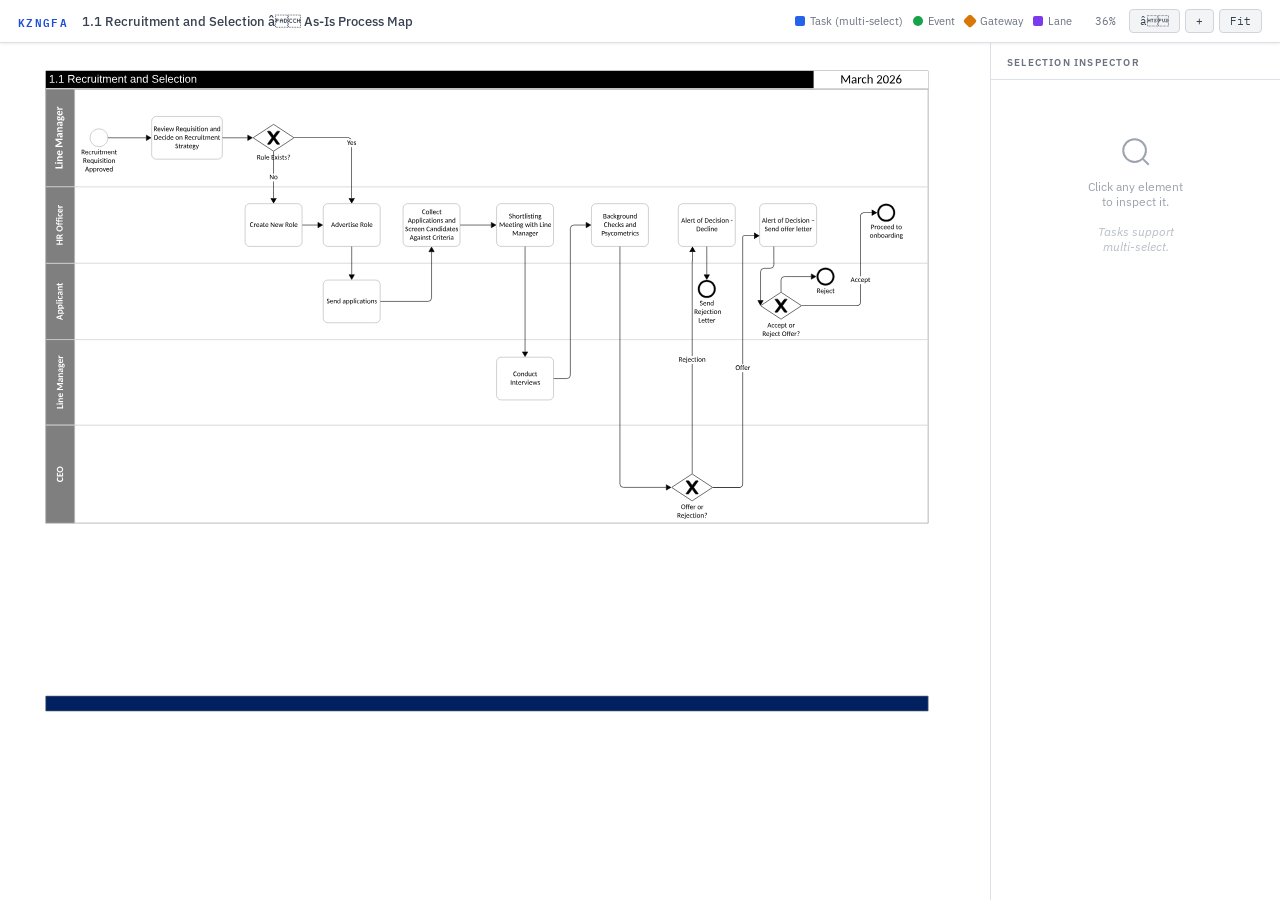
==== commit 15865980: "Add files via upload" ====
--- a/Working maps/HR/hr-1.1.html
+++ b/Working maps/HR/hr-1.1.html
@@ -1,664 +1,284 @@
-<!DOCTYPE html>
-<html lang="en">
-
-<head>
-  <meta charset="UTF-8">
-  <meta name="viewport" content="width=device-width, initial-scale=1.0">
-  <title>KZNGFA — 1.1 Recruitment & Selection</title>
-  <style>
-    @import url('https://fonts.googleapis.com/css2?family=IBM+Plex+Mono:wght@400;600&family=IBM+Plex+Sans:wght@300;400;500;600&display=swap');
-
-    :root {
-      --bg: #f0f2f5;
-      --panel: #ffffff;
-      --border: #dde1e7;
-      --text: #1a1f2e;
-      --muted: #6b7280;
-      --accent: #1d4ed8;
-      --col-task: #2563eb;
-      --col-event: #16a34a;
-      --col-gateway: #d97706;
-      --col-lane: #7c3aed;
-    }
-
-    * {
-      box-sizing: border-box;
-      margin: 0;
-      padding: 0
-    }
-
-    body {
-      font-family: 'IBM Plex Sans', sans-serif;
-      background: var(--bg);
-      color: var(--text);
-      height: 100vh;
-      display: flex;
-      flex-direction: column;
-      overflow: hidden
-    }
-
-    header {
-      display: flex;
-      align-items: center;
-      gap: 14px;
-      padding: 9px 18px;
-      background: var(--panel);
-      border-bottom: 1px solid var(--border);
-      flex-shrink: 0;
-      z-index: 10;
-      flex-wrap: wrap;
-      box-shadow: 0 1px 3px rgba(0, 0, 0, .07)
-    }
-
-    .logo {
-      font-family: 'IBM Plex Mono', monospace;
-      font-size: 11px;
-      font-weight: 600;
-      letter-spacing: .12em;
-      color: var(--accent);
-      text-transform: uppercase;
-      white-space: nowrap
-    }
-
-    .title {
-      font-size: 13px;
-      font-weight: 500;
-      color: #374151;
-      white-space: nowrap
-    }
-
-    .spacer {
-      flex: 1;
-      min-width: 8px
-    }
-
-    .legend {
-      display: flex;
-      gap: 10px;
-      align-items: center;
-      flex-wrap: wrap
-    }
-
-    .legend-item {
-      display: flex;
-      align-items: center;
-      gap: 5px;
-      font-size: 11px;
-      color: var(--muted);
-      white-space: nowrap
-    }
-
-    .legend-dot {
-      width: 10px;
-      height: 10px;
-      border-radius: 2px;
-      flex-shrink: 0
-    }
-
-    .controls {
-      display: flex;
-      gap: 5px;
-      align-items: center
-    }
-
-    #zoom-label {
-      font-family: 'IBM Plex Mono', monospace;
-      font-size: 11px;
-      color: var(--muted);
-      min-width: 38px;
-      text-align: center
-    }
-
-    button {
-      background: #f3f4f6;
-      border: 1px solid #d1d5db;
-      color: #374151;
-      font-family: 'IBM Plex Mono', monospace;
-      font-size: 11px;
-      padding: 4px 10px;
-      border-radius: 4px;
-      cursor: pointer;
-      transition: background .15s
-    }
-
-    button:hover {
-      background: #e5e7eb
-    }
-
-    main {
-      display: flex;
-      flex: 1;
-      overflow: hidden
-    }
-
-    #canvas-wrap {
-      flex: 1;
-      overflow: auto;
-      position: relative;
-      background: #ffffff;
-      cursor: grab
-    }
-
-    #canvas-wrap:active {
-      cursor: grabbing
-    }
-
-    #map-container {
-      position: relative;
-      transform-origin: 0 0;
-      display: inline-block;
-      margin: 16px
-    }
-
-    #overlay {
-      position: absolute;
-      top: 0;
-      left: 0;
-      pointer-events: none
-    }
-
-    .hit {
-      position: absolute;
-      cursor: pointer;
-      pointer-events: all;
-      transition: outline .1s, background .1s
-    }
-
-    .hit:hover {
-      outline: 2px dashed rgba(0, 0, 0, .25)
-    }
-
-    .hit-task {
-      border-radius: 14px;
-      background: transparent
-    }
-
-    .hit-task.selected {
-      background: rgba(37, 99, 235, .18);
-      outline: 2.5px solid #2563eb !important;
-      box-shadow: 0 0 0 5px rgba(37, 99, 235, .08)
-    }
-
-    .hit-event {
-      border-radius: 50%;
-      background: transparent
-    }
-
-    .hit-event.selected {
-      background: rgba(22, 163, 74, .18);
-      outline: 2.5px solid #16a34a !important;
-      box-shadow: 0 0 0 5px rgba(22, 163, 74, .08)
-    }
-
-    .hit-gateway {
-      background: transparent;
-      transform: rotate(45deg);
-      border-radius: 3px
-    }
-
-    .hit-gateway:hover {
-      outline: 2px dashed rgba(0, 0, 0, .25) !important
-    }
-
-    .hit-gateway.selected {
-      background: rgba(217, 119, 6, .18);
-      outline: 2.5px solid #d97706 !important;
-      box-shadow: 0 0 0 5px rgba(217, 119, 6, .08)
-    }
-
-    .hit-lane {
-      background: transparent
-    }
-
-    .hit-lane:hover {
-      background: rgba(124, 58, 237, .05);
-      outline: none !important
-    }
-
-    .hit-lane.selected {
-      background: rgba(124, 58, 237, .10);
-      outline: 2px solid #7c3aed !important
-    }
-
-    #panel {
-      width: 290px;
-      flex-shrink: 0;
-      background: var(--panel);
-      border-left: 1px solid var(--border);
-      display: flex;
-      flex-direction: column;
-      overflow: hidden;
-      box-shadow: -1px 0 4px rgba(0, 0, 0, .05)
-    }
-
-    .panel-head {
-      padding: 13px 16px 10px;
-      border-bottom: 1px solid var(--border);
-      flex-shrink: 0
-    }
-
-    .panel-head h3 {
-      font-size: 10px;
-      font-weight: 600;
-      letter-spacing: .12em;
-      text-transform: uppercase;
-      color: var(--muted)
-    }
-
-    .panel-body {
-      flex: 1;
-      overflow-y: auto;
-      padding: 14px 16px
-    }
-
-    .empty-state {
-      display: flex;
-      flex-direction: column;
-      align-items: center;
-      justify-content: center;
-      height: 200px;
-      gap: 10px;
-      color: #9ca3af;
-      text-align: center;
-      font-size: 12px
-    }
-
-    .card {
-      display: none
-    }
-
-    .card.visible {
-      display: block
-    }
-
-    .card-badge {
-      display: inline-flex;
-      align-items: center;
-      gap: 5px;
-      font-size: 10px;
-      font-weight: 600;
-      letter-spacing: .08em;
-      text-transform: uppercase;
-      padding: 3px 9px;
-      border-radius: 3px;
-      margin-bottom: 12px
-    }
-
-    .badge-task {
-      background: rgba(37, 99, 235, .10);
-      color: #1d4ed8;
-      border: 1px solid rgba(37, 99, 235, .2)
-    }
-
-    .badge-event {
-      background: rgba(22, 163, 74, .10);
-      color: #15803d;
-      border: 1px solid rgba(22, 163, 74, .2)
-    }
-
-    .badge-gateway {
-      background: rgba(217, 119, 6, .10);
-      color: #b45309;
-      border: 1px solid rgba(217, 119, 6, .2)
-    }
-
-    .badge-lane {
-      background: rgba(124, 58, 237, .10);
-      color: #6d28d9;
-      border: 1px solid rgba(124, 58, 237, .2)
-    }
-
-    .card-title {
-      font-size: 15px;
-      font-weight: 600;
-      color: #111827;
-      margin-bottom: 5px;
-      line-height: 1.3
-    }
-
-    .card-sub {
-      font-size: 11px;
-      color: var(--muted);
-      margin-bottom: 14px;
-      line-height: 1.5
-    }
-
-    hr {
-      border: none;
-      border-top: 1px solid var(--border);
-      margin: 12px 0
-    }
-
-    .field {
-      margin-bottom: 10px
-    }
-
-    .fl {
-      font-size: 10px;
-      font-weight: 600;
-      letter-spacing: .08em;
-      text-transform: uppercase;
-      color: var(--muted);
-      margin-bottom: 3px
-    }
-
-    .fv {
-      font-size: 12px;
-      color: #374151;
-      line-height: 1.4
-    }
-
-    .multi-header {
-      font-size: 11px;
-      color: var(--muted);
-      margin-bottom: 10px
-    }
-
-    .chip {
-      display: inline-flex;
-      align-items: center;
-      gap: 4px;
-      background: rgba(37, 99, 235, .07);
-      border: 1px solid rgba(37, 99, 235, .2);
-      color: #1d4ed8;
-      font-size: 11px;
-      padding: 4px 8px;
-      border-radius: 4px;
-      margin: 3px 3px 3px 0;
-      cursor: pointer;
-      transition: background .1s;
-      line-height: 1.3
-    }
-
-    .chip:hover {
-      background: rgba(37, 99, 235, .14)
-    }
-
-    .chip-x {
-      font-size: 14px;
-      line-height: 1;
-      opacity: .5;
-      margin-left: 1px
-    }
-
-    .clear-btn {
-      margin-top: 12px;
-      width: 100%;
-      background: #f9fafb;
-      border: 1px solid var(--border);
-      color: var(--muted);
-      font-size: 11px;
-      padding: 7px;
-      border-radius: 4px;
-      cursor: pointer;
-      font-family: 'IBM Plex Sans', sans-serif;
-      transition: background .1s
-    }
-
-    .clear-btn:hover {
-      background: #f3f4f6
-    }
-
-    ::-webkit-scrollbar {
-      width: 5px;
-      height: 5px
-    }
-
-    ::-webkit-scrollbar-track {
-      background: transparent
-    }
-
-    ::-webkit-scrollbar-thumb {
-      background: #d1d5db;
-      border-radius: 3px
-    }
-  </style>
-</head>
-
-<body>
-  <header>
-    <div class="logo">KZNGFA</div>
-    <div class="title">1.1 Recruitment &amp; Selection — As-Is Process Map</div>
-    <div class="spacer"></div>
-    <div class="legend">
-      <div class="legend-item">
-        <div class="legend-dot" style="background:var(--col-task)"></div>Task (multi-select)
-      </div>
-      <div class="legend-item">
-        <div class="legend-dot" style="background:var(--col-event);border-radius:50%"></div>Event
-      </div>
-      <div class="legend-item">
-        <div class="legend-dot" style="background:var(--col-gateway);transform:rotate(45deg)"></div>Gateway
-      </div>
-      <div class="legend-item">
-        <div class="legend-dot" style="background:var(--col-lane)"></div>Lane
-      </div>
-    </div>
-    <div class="controls">
-      <span id="zoom-label">100%</span>
-      <button onclick="zoom(-0.15)">−</button>
-      <button onclick="zoom(+0.15)">+</button>
-      <button onclick="fitScreen()">Fit</button>
-    </div>
-  </header>
-  <main>
-    <div id="canvas-wrap">
-      <div id="map-container">
-        <div id="svg-wrap"></div>
-        <div id="overlay"></div>
-      </div>
-    </div>
-    <div id="panel">
-      <div class="panel-head">
-        <h3>Selection Inspector</h3>
-      </div>
-      <div class="panel-body">
-        <div class="empty-state" id="empty-state">
-          <svg width="34" height="34" viewBox="0 0 24 24" fill="none" stroke="#9ca3af" stroke-width="1.4">
-            <circle cx="11" cy="11" r="8" />
-            <path d="M21 21l-4.35-4.35" />
-          </svg>
-          <span style="color:#9ca3af">Click any element<br>to inspect it.<br><br><em style="opacity:.7">Tasks
-              support<br>multi-select.</em></span>
-        </div>
-        <div class="card" id="single-card">
-          <div class="card-badge" id="card-badge"></div>
-          <div class="card-title" id="card-title"></div>
-          <div class="card-sub" id="card-sub"></div>
-          <hr>
-          <div class="field">
-            <div class="fl">Element Type</div>
-            <div class="fv" id="card-type"></div>
-          </div>
-          <div class="field" id="card-lane-wrap">
-            <div class="fl" id="card-lane-label">Swim Lane</div>
-            <div class="fv" id="card-lane"></div>
-          </div>
-        </div>
-        <div class="card" id="multi-card">
-          <div class="card-badge badge-task">Tasks Selected</div>
-          <div class="multi-header" id="multi-count"></div>
-          <div id="chip-container"></div>
-          <button class="clear-btn" onclick="clearTasks()">Clear all tasks</button>
-        </div>
-      </div>
-    </div>
-  </main>
-  <script>
-    const SVG_W = 2646, SVG_H = 1871;
-    const LANES = [
-      { id: 'lane-lm1', label: 'Line Manager', sub: 'Initiates recruitment requisition', y1: 84.3, y2: 358.36, x1: 83.34, x2: 2562.33 },
-      { id: 'lane-hro', label: 'HR Officer', sub: 'Manages applications & process', y1: 360.02, y2: 572.85, x1: 83.34, x2: 2562.33 },
-      { id: 'lane-app', label: 'Applicant', sub: 'Candidate pool interactions', y1: 574.5, y2: 787.34, x1: 83.34, x2: 2562.33 },
-      { id: 'lane-lm2', label: 'Line Manager', sub: 'Conducts interviews and decisions', y1: 789, y2: 1027.78, x1: 83.34, x2: 2562.33 },
-      { id: 'lane-ceo', label: 'CEO', sub: 'Final approval authority', y1: 1029.44, y2: 1303.24, x1: 83.34, x2: 2562.33 },
-    ];
-    const TASKS = [
-      { id: 't-req', label: 'Recruitment Requisition Approved', x: 381.1, y: 174.13, w: 198.43, h: 107.2, lane: 'Line Manager' },
-      { id: 't-create', label: 'Create New Role', x: 643.5, y: 419.23, w: 160, h: 107.2, lane: 'HR Officer' },
-      { id: 't-advert', label: 'Advertise Role', x: 863, y: 419.23, w: 160, h: 107.2, lane: 'HR Officer' },
-      { id: 't-collect', label: 'Collect Applications', x: 1087.24, y: 419.23, w: 160, h: 107.2, lane: 'HR Officer' },
-      { id: 't-short', label: 'Shortlisting Meeting with Line Manager', x: 1349.92, y: 419.23, w: 160, h: 107.2, lane: 'HR Officer' },
-      { id: 't-sendapp', label: 'Send Applications', x: 863, y: 633.72, w: 160, h: 107.2, lane: 'Applicant' },
-      { id: 't-conduct', label: 'Conduct Interviews', x: 1349.92, y: 850.4, w: 160, h: 107.2, lane: 'Line Manager' },
-      { id: 't-bg', label: 'Background Checks & Psychometrics', x: 1616.38, y: 419.23, w: 160, h: 107.2, lane: 'HR Officer' },
-      { id: 't-decline', label: 'Alert of Decision — Decline', x: 1860.35, y: 419.23, w: 160, h: 107.2, lane: 'HR Officer' },
-      { id: 't-offer', label: 'Alert of Decision — Send Offer Letter', x: 2088.82, y: 419.23, w: 160, h: 107.2, lane: 'HR Officer' },
-    ];
-    const EVENTS = [
-      { id: 'ev-start', label: 'Start', sub: 'Recruitment process is initiated', x: 208.07, y: 196.6, r: 50, type: 'Start Event' },
-      { id: 'ev-rej1', label: 'Send Rejection Letter', sub: 'Applicant notified of rejection', x: 1915.35, y: 621.2, r: 50, type: 'Intermediate Event' },
-      { id: 'ev-rej2', label: 'Send Rejection Letter', sub: 'Final rejection post-offer', x: 2248.82, y: 586.43, r: 50, type: 'Intermediate Event' },
-      { id: 'ev-end', label: 'Proceed to Onboarding', sub: 'Successful hire — process ends', x: 2419.3, y: 407.06, r: 50, type: 'End Event' },
-    ];
-    const GATEWAYS = [
-      { id: 'gw-role', label: 'Role Exists?', sub: 'Does an existing job profile apply?', cx: 779.1, cy: 221.33, type: 'Exclusive Gateway (XOR)' },
-      { id: 'gw-offer', label: 'Offer or Rejection?', sub: 'Post-interview decision point', cx: 1898.5, cy: 1203.5, type: 'Exclusive Gateway (XOR)' },
-      { id: 'gw-accept', label: 'Accept Offer?', sub: 'Candidate accepts or declines', cx: 2148.3, cy: 693.15, type: 'Exclusive Gateway (XOR)' },
-    ];
-
-    let scale = 1, selSingle = null, selTasks = [];
-
-    document.getElementById('svg-wrap').innerHTML = `<svg xmlns="http://www.w3.org/2000/svg" xmlns:xlink="http://www.w3.org/1999/xlink" xmlns:lucid="lucid" width="2646" height="1871"><g transform="translate(0 0)" lucid:page-tab-id="qarSCX4uNYPkg"><path d="M83.34 1790.1a.83.83 0 0 1 .83-.84H2561.5a.83.83 0 0 1 .83.83v40.83a.83.83 0 0 1-.83.83H84.17a.83.83 0 0 1-.83-.83z" fill="#fff" fill-opacity="0"/><path d="M83.34 1830.93a.83.83 0 0 0 .83.83H2561.5a.83.83 0 0 0 .83-.83v-40.84a.83.83 0 0 0-.83-.84H84.17a.83.83 0 0 0-.83.83z" stroke="#7f7f7f" stroke-width="1.67" fill="#002060"/><path d="M83.34 33.23h2479v51.94h-2479z" fill="#fff" fill-opacity="0"/><path d="M83.34 85.17h2479V33.23h-2479z"/><path d="M2240.42 33.23h321.9v51.94h-321.9z" fill="#fff" fill-opacity="0"/><path d="M2240.42 85.17h321.9V33.23h-321.9z" fill="#fff"/><use xlink:href="#a" transform="matrix(1,0,0,1,2249.437396,42.11059500000001) translate(65.917998046875 26.39)"/><use xlink:href="#b" transform="matrix(1,0,0,1,2249.437396,42.11059500000001) translate(166.989658203125 26.39)"/><path d="M2393.43 1599.65h168.9v188h-168.9z" fill="#fff" fill-opacity="0"/><path d="M2393.43 1787.66h168.9v-188h-168.9z" fill="url(#c)"/><path d="M83.34 84.3a.83.83 0 0 1 .83-.83H2561.5a.83.83 0 0 1 .83.83v1218.94a.83.83 0 0 1-.83.83H84.17a.83.83 0 0 1-.83-.83z" fill="#fff" fill-opacity="0"/><path d="M83.34 1303.24a.83.83 0 0 0 .83.83H2561.5a.83.83 0 0 0 .83-.83V84.3a.83.83 0 0 0-.83-.83H84.17a.83.83 0 0 0-.83.83z" stroke="#7f7f7f" stroke-width="1.67" fill-opacity="0"/><path d="M83.34 1302.4V85.14z" stroke="#7f7f7f" stroke-width="1.67"/><path d="M83.34 84.3a.83.83 0 0 1 .83-.83H2561.5a.83.83 0 0 1 .83.83v1218.94a.83.83 0 0 1-.83.83H84.17a.83.83 0 0 1-.83-.83z" fill="#fff" fill-opacity="0"/><path d="M83.34 1303.24a.83.83 0 0 0 .83.83H2561.5a.83.83 0 0 0 .83-.83V84.3a.83.83 0 0 0-.83-.83H84.17a.83.83 0 0 0-.83.83z" fill="#fff" fill-opacity="0"/><path d="M83.34 574.5a.83.83 0 0 1 .83-.82H2561.5a.83.83 0 0 1 .83.83v212.84a.83.83 0 0 1-.83.82H84.17a.83.83 0 0 1-.83-.82z" fill="#fff" fill-opacity="0"/><path d="M83.34 787.34a.83.83 0 0 0 .83.82H2561.5a.83.83 0 0 0 .83-.82V574.5a.83.83 0 0 0-.83-.82H84.17a.83.83 0 0 0-.83.83z" stroke="#d8d8d8" stroke-width="1.67" fill="#7f7f7f" fill-opacity="0"/><path d="M163.5 788.16a1.66 1.66 0 0 0 1.65-1.65V575.35a1.66 1.66 0 0 0-1.66-1.66H85a1.66 1.66 0 0 0-1.66 1.66V786.5a1.66 1.66 0 0 0 1.66 1.66z" stroke="#d8d8d8" stroke-width="1.67" fill="#7f7f7f"/><use xlink:href="#d" transform="matrix(-0.000003673205103813548,-0.9999999999932537,0.9999999999932537,-0.000003673205103813548,92.28264768045938,778.8411173902437) translate(45.31763427734376 38.667500000000004)"/><path d="M83.34 84.3a.83.83 0 0 1 .83-.83H2561.5a.83.83 0 0 1 .83.83v274.06a.83.83 0 0 1-.83.83H84.17a.83.83 0 0 1-.83-.84z" fill="#fff" fill-opacity="0"/><path d="M83.34 358.36a.83.83 0 0 0 .83.83H2561.5a.83.83 0 0 0 .83-.84V84.3a.83.83 0 0 0-.83-.83H84.17a.83.83 0 0 0-.83.83z" stroke="#d8d8d8" stroke-width="1.67" fill="#7f7f7f" fill-opacity="0"/><path d="M163.5 359.2a1.66 1.66 0 0 0 1.65-1.67V85.13a1.66 1.66 0 0 0-1.66-1.66H85a1.66 1.66 0 0 0-1.66 1.66v272.4A1.66 1.66 0 0 0 85 359.2z" stroke="#d8d8d8" stroke-width="1.67" fill="#7f7f7f"/><use xlink:href="#e" transform="matrix(-0.000003673205103813548,-0.9999999999932537,0.9999999999932537,-0.000003673205103813548,91.01980150390263,350.238117479881) translate(41.039816894531256 39.7775)"/><use xlink:href="#f" transform="matrix(-0.000003673205103813548,-0.9999999999932537,0.9999999999932537,-0.000003673205103813548,91.01980150390263,350.238117479881) translate(101.22429931640626 39.7775)"/><path d="M83.34 360.02a.83.83 0 0 1 .83-.83H2561.5a.83.83 0 0 1 .83.82v212.83a.83.83 0 0 1-.83.83H84.17a.83.83 0 0 1-.83-.83z" fill="#fff" fill-opacity="0"/><path d="M83.34 572.85a.83.83 0 0 0 .83.83H2561.5a.83.83 0 0 0 .83-.83V360.02a.83.83 0 0 0-.83-.83H84.17a.83.83 0 0 0-.83.82z" stroke="#d8d8d8" stroke-width="1.67" fill="#7f7f7f" fill-opacity="0"/><path d="M163.5 573.68a1.66 1.66 0 0 0 1.65-1.66V360.85a1.66 1.66 0 0 0-1.66-1.66H85a1.66 1.66 0 0 0-1.66 1.65v211.17a1.66 1.66 0 0 0 1.66 1.66z" stroke="#d8d8d8" stroke-width="1.67" fill="#7f7f7f"/><use xlink:href="#g" transform="matrix(-0.000003673205103813548,-0.9999999999932537,0.9999999999932537,-0.000003673205103813548,92.28264768045932,564.3531173902434) translate(41.300205078125 38.667500000000004)"/><use xlink:href="#h" transform="matrix(-0.000003673205103813548,-0.9999999999932537,0.9999999999932537,-0.000003673205103813548,92.28264768045932,564.3531173902434) translate(79.169521484375 38.667500000000004)"/><path d="M83.34 789a.83.83 0 0 1 .83-.84H2561.5a.83.83 0 0 1 .83.83v238.78a.83.83 0 0 1-.83.83H84.17a.83.83 0 0 1-.83-.82z" fill="#fff" fill-opacity="0"/><path d="M83.34 1027.78a.83.83 0 0 0 .83.83H2561.5a.83.83 0 0 0 .83-.82v-238.8a.83.83 0 0 0-.83-.82H84.17a.83.83 0 0 0-.83.83z" stroke="#d8d8d8" stroke-width="1.67" fill="#7f7f7f" fill-opacity="0"/><path d="M163.5 1028.6a1.66 1.66 0 0 0 1.65-1.65V789.82a1.66 1.66 0 0 0-1.66-1.66H85a1.66 1.66 0 0 0-1.66 1.66v237.13a1.66 1.66 0 0 0 1.66 1.66z" stroke="#d8d8d8" stroke-width="1.67" fill="#7f7f7f"/><use xlink:href="#i" transform="matrix(-0.000003673205103813548,-0.9999999999932537,0.9999999999932537,-0.000003673205103813548,93.5031237627743,1019.9396174638873) translate(36.593439941406245 38.667500000000004)"/><use xlink:href="#j" transform="matrix(-0.000003673205103813548,-0.9999999999932537,0.9999999999932537,-0.000003673205103813548,93.5031237627743,1019.9396174638873) translate(88.18843017578125 38.667500000000004)"/><path d="M83.34 1304.9a.83.83 0 0 1 .83-.83H2561.5a.83.83 0 0 1 .83.83v.34a.83.83 0 0 1-.83.83H84.17a.83.83 0 0 1-.83-.83z" fill="#fff" fill-opacity="0"/><path d="M85 1304.07h2475.67z" stroke="#d8d8d8" stroke-width="1.67" fill="#7f7f7f" fill-opacity="0"/><path d="M164.32 1304.07H84.17z" stroke="#d8d8d8" stroke-width="1.67" fill="#7f7f7f"/><path d="M83.34 1029.44a.83.83 0 0 1 .83-.83H2561.5a.83.83 0 0 1 .83.84v273.8a.83.83 0 0 1-.83.83H84.17a.83.83 0 0 1-.83-.83z" fill="#fff" fill-opacity="0"/><path d="M83.34 1303.24a.83.83 0 0 0 .83.83H2561.5a.83.83 0 0 0 .83-.83v-273.8a.83.83 0 0 0-.83-.83H84.17a.83.83 0 0 0-.83.84z" stroke="#d8d8d8" stroke-width="1.67" fill="#7f7f7f" fill-opacity="0"/><path d="M163.5 1304.07a1.66 1.66 0 0 0 1.65-1.66v-272.13a1.66 1.66 0 0 0-1.66-1.66H85a1.66 1.66 0 0 0-1.66 1.67v272.14a1.66 1.66 0 0 0 1.66 1.67z" stroke="#d8d8d8" stroke-width="1.67" fill="#7f7f7f"/><use xlink:href="#k" transform="matrix(-0.000003673205103813548,-0.9999999999932537,0.9999999999932537,-0.000003673205103813548,93.52791750390247,1295.246617372932) translate(106.64694580078125 38.667500000000004)"/><path d="M165.13 84.3a.83.83 0 0 1 .83-.83H2561.5a.83.83 0 0 1 .83.83v1218.94a.83.83 0 0 1-.83.83H165.95a.83.83 0 0 1-.82-.83z" fill="#fff" fill-opacity="0"/><path d="M165.13 1303.24a.83.83 0 0 0 .83.83H2561.5a.83.83 0 0 0 .83-.83V84.3a.83.83 0 0 0-.83-.83H165.95a.83.83 0 0 0-.82.83z" fill="none"/><path d="M83.34 84.3a.83.83 0 0 1 .83-.83H2561.5a.83.83 0 0 1 .83.83v.34a.83.83 0 0 1-.83.83H84.17a.83.83 0 0 1-.83-.83z" fill="#fff" fill-opacity="0"/><path d="M84.17 83.47H2561.5z" stroke="#d8d8d8" stroke-width="1.67" fill="#fff"/><path d="M20.35 34.98h905.63v50H20.35z" fill="#fff" fill-opacity="0"/><path d="M20.35 34.98h905.63v50H20.35z" fill-opacity="0"/><use xlink:href="#l" transform="matrix(1,0,0,1,29.402380000000004,43.876) translate(63 22.722)"/><use xlink:href="#m" transform="matrix(1,0,0,1,29.402380000000004,43.876) translate(114.85000000000001 22.722)"/><use xlink:href="#n" transform="matrix(1,0,0,1,29.402380000000004,43.876) translate(290.7943333333334 22.722)"/><use xlink:href="#o" transform="matrix(1,0,0,1,29.402380000000004,43.876) translate(351.28600000000006 22.722)"/><path d="M208.07 196.6a.27.27 0 0 1 .27-.27h49.46a.27.27 0 0 1 .27.27v49.46a.27.27 0 0 1-.27.27h-49.46a.27.27 0 0 1-.27-.27z" fill="#fff" fill-opacity="0"/><path d="M258.07 221.33c0-13.8-11.2-25-25-25s-25 11.2-25 25 11.2 25 25 25 25-11.2 25-25z" stroke="#000" stroke-width=".53" fill="#fff"/><path d="M208.07 246.33v-48.4a1.6 1.6 0 0 1 1.6-1.6h46.8a1.6 1.6 0 0 1 1.6 1.6v48.4" fill="none"/><use xlink:href="#p" transform="matrix(1,0,0,1,177.97099999999998,250.78099999999998) translate(5.1826171875 17)"/><use xlink:href="#q" transform="matrix(1,0,0,1,177.97099999999998,250.78099999999998) translate(10.08984375 41)"/><use xlink:href="#r" transform="matrix(1,0,0,1,177.97099999999998,250.78099999999998) translate(16.0029296875 65)"/><path d="M381.1 174.13a12.8 12.8 0 0 1 12.8-12.8h172.83a12.8 12.8 0 0 1 12.8 12.8v94.4a12.8 12.8 0 0 1-12.8 12.8H393.9a12.8 12.8 0 0 1-12.8-12.8z" fill="#fff" fill-opacity="0"/><path d="M381.1 268.53a12.8 12.8 0 0 0 12.8 12.8h172.83a12.8 12.8 0 0 0 12.8-12.8v-94.4a12.8 12.8 0 0 0-12.8-12.8H393.9a12.8 12.8 0 0 0-12.8 12.8z" stroke="#000" stroke-width=".53" fill="#fff"/><path d="M381.1 281.33v-94.4a25.6 25.6 0 0 1 25.6-25.6h147.23a25.6 25.6 0 0 1 25.6 25.6v94.4" fill="none"/><use xlink:href="#s" transform="matrix(1,0,0,1,385.46734999999995,165.77100000000002) translate(0.703125 37)"/><use xlink:href="#t" transform="matrix(1,0,0,1,385.46734999999995,165.77100000000002) translate(63.359375 37)"/><use xlink:href="#u" transform="matrix(1,0,0,1,385.46734999999995,165.77100000000002) translate(158.701171875 37)"/><use xlink:href="#v" transform="matrix(1,0,0,1,385.46734999999995,165.77100000000002) translate(1.7529296875 61)"/><use xlink:href="#w" transform="matrix(1,0,0,1,385.46734999999995,165.77100000000002) translate(62.0361328125 61)"/><use xlink:href="#x" transform="matrix(1,0,0,1,385.46734999999995,165.77100000000002) translate(87.6123046875 61)"/><use xlink:href="#y" transform="matrix(1,0,0,1,385.46734999999995,165.77100000000002) translate(61.6259765625 85)"/><path d="M259.14 221.33h106.3" stroke="#000" stroke-width="1.6" fill="none"/><path d="M259.16 222.1h-.9l.08-.77-.08-.77h.9z" stroke="#000" stroke-width=".05"/><path d="M379.24 221.33l-13 7.5v-15z" stroke="#000" stroke-width="1.6"/><path d="M580.6 221.33h69.55" stroke="#000" stroke-width="1.6" fill="none"/><path d="M580.6 222.1h-.8v-1.54h.8z" stroke="#000" stroke-width=".05"/><path d="M663.94 221.33l-13 7.5v-15z" stroke="#000" stroke-width="1.6"/><path d="M665.9 184.4a.8.8 0 0 1 .8-.8h113.6a.8.8 0 0 1 .8.8v73.86a.8.8 0 0 1-.8.8H666.7a.8.8 0 0 1-.8-.8z" fill="#fff" fill-opacity="0"/><path d="M722.84 258.63a1.22 1.22 0 0 0 1.34 0l56.25-36.86a.52.52 0 0 0 0-.88l-56.25-36.87a1.22 1.22 0 0 0-1.34 0l-56.26 36.86a.52.52 0 0 0 0 .87z" stroke="#000" stroke-width="1.6" fill="#fff"/><path d="M707.37 202.84a.82.82 0 0 0-.67 1.3l11.27 15.8a2.25 2.25 0 0 1 0 2.62l-11.28 15.88a.84.84 0 0 0 .67 1.32l4.75.05a3.05 3.05 0 0 0 2.52-1.3l7.94-11.26a1.1 1.1 0 0 1 1.83.02l7.65 11.24a3 3 0 0 0 2.5 1.3l5.1-.04a.82.82 0 0 0 .65-1.3l-11.7-15.92a2.17 2.17 0 0 1 0-2.57l11.7-15.84a.8.8 0 0 0-.65-1.3h-4.98a3.2 3.2 0 0 0-2.56 1.3l-7.64 10.26a1.16 1.16 0 0 1-1.88-.03l-7.25-10.22a3.1 3.1 0 0 0-2.52-1.3z" stroke="#000" stroke-width="1.6"/><path d="M665.9 259.06V185.2a1.6 1.6 0 0 1 1.6-1.6h112a1.6 1.6 0 0 1 1.6 1.6v73.87" fill="none"/><use xlink:href="#z" transform="matrix(1,0,0,1,661.302,267.51700000000005) translate(15.2685546875 15)"/><use xlink:href="#A" transform="matrix(1,0,0,1,661.302,267.51700000000005) translate(55.3271484375 15)"/><path d="M724.28 390.78h-1.55V342.9h1.55zm0-67.88h-1.55v-62.47h1.55z" stroke="#000" stroke-width=".05"/><path d="M722.82 259.5l.22.07.23.04.24.03.24-.02.23-.03.23-.06.08.95h-1.55v-.98z"/><path stroke="#000" stroke-width=".05"/><path d="M723.5 404.57l-7.5-13h15z"/><path d="M723.5 406.12l-8.84-15.32h17.7zm-6.15-13.77l6.16 10.67 6.16-10.67z" stroke="#000" stroke-width=".05"/><use xlink:href="#B" transform="matrix(1,0,0,1,711.7774806477386,322.89778896233315) translate(0.005000000000000782 15)"/><path d="M643.5 419.23a12.8 12.8 0 0 1 12.8-12.8h134.4a12.8 12.8 0 0 1 12.8 12.8v94.4a12.8 12.8 0 0 1-12.8 12.8H656.3a12.8 12.8 0 0 1-12.8-12.8z" fill="#fff" fill-opacity="0"/><path d="M643.5 513.63a12.8 12.8 0 0 0 12.8 12.8h134.4a12.8 12.8 0 0 0 12.8-12.8v-94.4a12.8 12.8 0 0 0-12.8-12.8H656.3a12.8 12.8 0 0 0-12.8 12.8z" stroke="#000" stroke-width=".53" fill="#fff"/><path d="M643.5 526.43v-94.4a25.6 25.6 0 0 1 25.6-25.6h108.8a25.6 25.6 0 0 1 25.6 25.6v94.4" fill="none"/><use xlink:href="#C" transform="matrix(1,0,0,1,647.986,410.873) translate(8.6025390625 61)"/><use xlink:href="#D" transform="matrix(1,0,0,1,647.986,410.873) translate(66.2783203125 61)"/><use xlink:href="#E" transform="matrix(1,0,0,1,647.986,410.873) translate(107.8603515625 61)"/><path d="M943.77 390.78h-1.55V246.45h1.55zm-9.1-170.1l1.65.4 1.56.65 1.45.88 1.28 1.1 1.1 1.3.9 1.44h-1.8l-.35-.53-.94-1.1-1.1-.93-1.22-.76-1.34-.54-1.4-.34-1.48-.1h-150.7v-1.56h150.76z" stroke="#000" stroke-width=".05"/><path d="M782.3 222.1h-1.07l.22-.47.02-.3-.02-.3-.2-.45 1.04-.02z"/><path stroke="#000" stroke-width=".05"/><path d="M943 404.57l-7.5-13h15z"/><path d="M943 406.12l-8.85-15.32h17.68zm-6.17-13.77l6.16 10.67 6.15-10.67z" stroke="#000" stroke-width=".05"/><use xlink:href="#F" transform="matrix(1,0,0,1,929.9500078125,226.4543501788126) translate(0.005000000000000782 15)"/><path d="M863 419.23a12.8 12.8 0 0 1 12.8-12.8h134.4a12.8 12.8 0 0 1 12.8 12.8v94.4a12.8 12.8 0 0 1-12.8 12.8H875.8a12.8 12.8 0 0 1-12.8-12.8z" fill="#fff" fill-opacity="0"/><path d="M863 513.63a12.8 12.8 0 0 0 12.8 12.8h134.4a12.8 12.8 0 0 0 12.8-12.8v-94.4a12.8 12.8 0 0 0-12.8-12.8H875.8a12.8 12.8 0 0 0-12.8 12.8z" stroke="#000" stroke-width=".53" fill="#fff"/><path d="M863 526.43v-94.4a25.6 25.6 0 0 1 25.6-25.6h108.8a25.6 25.6 0 0 1 25.6 25.6v94.4" fill="none"/><use xlink:href="#G" transform="matrix(1,0,0,1,867.472,410.873) translate(17.5185546875 61)"/><use xlink:href="#E" transform="matrix(1,0,0,1,867.472,410.873) translate(98.9443359375 61)"/><path d="M804.57 466.43h42.77" stroke="#000" stroke-width="1.6" fill="none"/><path d="M804.6 467.2h-.83v-1.54h.82z" stroke="#000" stroke-width=".05"/><path d="M861.13 466.43l-13 7.5v-15z" stroke="#000" stroke-width="1.6"/><path d="M943 527.5v77.77" stroke="#000" stroke-width="1.6" fill="none"/><path d="M943.77 527.52h-1.55v-.82h1.55z" stroke="#000" stroke-width=".05"/><path d="M943 619.06l-7.5-13h15z" stroke="#000" stroke-width="1.6"/><path d="M1087.24 419.23a12.8 12.8 0 0 1 12.8-12.8h134.4a12.8 12.8 0 0 1 12.8 12.8v94.4a12.8 12.8 0 0 1-12.8 12.8h-134.4a12.8 12.8 0 0 1-12.8-12.8z" fill="#fff" fill-opacity="0"/><path d="M1087.24 513.63a12.8 12.8 0 0 0 12.8 12.8h134.4a12.8 12.8 0 0 0 12.8-12.8v-94.4a12.8 12.8 0 0 0-12.8-12.8h-134.4a12.8 12.8 0 0 0-12.8 12.8z" stroke="#000" stroke-width=".53" fill="#fff"/><path d="M1087.24 526.43v-94.4a25.6 25.6 0 0 1 25.6-25.6h108.8a25.6 25.6 0 0 1 25.6 25.6v94.4" fill="none"/><use xlink:href="#H" transform="matrix(1,0,0,1,1091.724,410.873) translate(48.2509765625 25)"/><use xlink:href="#I" transform="matrix(1,0,0,1,1091.724,410.873) translate(8.6318359375 49)"/><use xlink:href="#u" transform="matrix(1,0,0,1,1091.724,410.873) translate(112.7724609375 49)"/><use xlink:href="#J" transform="matrix(1,0,0,1,1091.724,410.873) translate(1.3515625 73)"/><use xlink:href="#K" transform="matrix(1,0,0,1,1091.724,410.873) translate(60.638671875 73)"/><use xlink:href="#L" transform="matrix(1,0,0,1,1091.724,410.873) translate(14.0419921875 97)"/><use xlink:href="#M" transform="matrix(1,0,0,1,1091.724,410.873) translate(78.1533203125 97)"/><path d="M1248.3 466.43h85.97" stroke="#000" stroke-width="1.6" fill="none"/><path d="M1248.33 467.2h-.82v-1.54h.83z" stroke="#000" stroke-width=".05"/><path d="M1348.06 466.43l-13 7.5v-15z" stroke="#000" stroke-width="1.6"/><path d="M1349.92 419.23a12.8 12.8 0 0 1 12.8-12.8h134.4a12.8 12.8 0 0 1 12.8 12.8v94.4a12.8 12.8 0 0 1-12.8 12.8h-134.4a12.8 12.8 0 0 1-12.8-12.8z" fill="#fff" fill-opacity="0"/><path d="M1349.92 513.63a12.8 12.8 0 0 0 12.8 12.8h134.4a12.8 12.8 0 0 0 12.8-12.8v-94.4a12.8 12.8 0 0 0-12.8-12.8h-134.4a12.8 12.8 0 0 0-12.8 12.8z" stroke="#000" stroke-width=".53" fill="#fff"/><path d="M1349.92 526.43v-94.4a25.6 25.6 0 0 1 25.6-25.6h108.8a25.6 25.6 0 0 1 25.6 25.6v94.4" fill="none"/><use xlink:href="#N" transform="matrix(1,0,0,1,1354.401,410.873) translate(30.0478515625 37)"/><use xlink:href="#O" transform="matrix(1,0,0,1,1354.401,410.873) translate(2.650390625 61)"/><use xlink:href="#P" transform="matrix(1,0,0,1,1354.401,410.873) translate(75.27734375 61)"/><use xlink:href="#Q" transform="matrix(1,0,0,1,1354.401,410.873) translate(115.892578125 61)"/><use xlink:href="#R" transform="matrix(1,0,0,1,1354.401,410.873) translate(39.5302734375 85)"/><path d="M863 633.72a12.8 12.8 0 0 1 12.8-12.8h134.4a12.8 12.8 0 0 1 12.8 12.8v94.4a12.8 12.8 0 0 1-12.8 12.8H875.8a12.8 12.8 0 0 1-12.8-12.8z" fill="#fff" fill-opacity="0"/><path d="M863 728.12a12.8 12.8 0 0 0 12.8 12.8h134.4a12.8 12.8 0 0 0 12.8-12.8v-94.4a12.8 12.8 0 0 0-12.8-12.8H875.8a12.8 12.8 0 0 0-12.8 12.8z" stroke="#000" stroke-width=".53" fill="#fff"/><path d="M863 740.92v-94.4a25.6 25.6 0 0 1 25.6-25.6h108.8a25.6 25.6 0 0 1 25.6 25.6v94.4" fill="none"/><use xlink:href="#S" transform="matrix(1,0,0,1,867.472,625.3610000000001) translate(4.84765625 61)"/><use xlink:href="#T" transform="matrix(1,0,0,1,867.472,625.3610000000001) translate(49.525390625 61)"/><path d="M1024.06 680.92h133.18a10 10 0 0 0 10-10V542.1" stroke="#000" stroke-width="1.6" fill="none"/><path d="M1024.08 681.7h-.82v-1.55h.82z" stroke="#000" stroke-width=".05"/><path d="M1167.24 528.3l7.5 13h-15z" stroke="#000" stroke-width="1.6"/><path d="M1429.92 527.5v294.46" stroke="#000" stroke-width="1.6" fill="none"/><path d="M1430.7 527.52h-1.55v-.82h1.55z" stroke="#000" stroke-width=".05"/><path d="M1429.92 835.75l-7.5-13h15z" stroke="#000" stroke-width="1.6"/><path d="M1349.92 850.4a12.8 12.8 0 0 1 12.8-12.8h134.4a12.8 12.8 0 0 1 12.8 12.8v94.4a12.8 12.8 0 0 1-12.8 12.8h-134.4a12.8 12.8 0 0 1-12.8-12.8z" fill="#fff" fill-opacity="0"/><path d="M1349.92 944.8a12.8 12.8 0 0 0 12.8 12.8h134.4a12.8 12.8 0 0 0 12.8-12.8v-94.4a12.8 12.8 0 0 0-12.8-12.8h-134.4a12.8 12.8 0 0 0-12.8 12.8z" stroke="#000" stroke-width=".53" fill="#fff"/><path d="M1349.92 957.6v-94.4a25.6 25.6 0 0 1 25.6-25.6h108.8a25.6 25.6 0 0 1 25.6 25.6v94.4" fill="none"/><use xlink:href="#U" transform="matrix(1,0,0,1,1354.401,842.0540000000001) translate(42.0546875 49)"/><use xlink:href="#V" transform="matrix(1,0,0,1,1354.401,842.0540000000001) translate(33.8125 73)"/><path d="M1511 897.6h36.16a10 10 0 0 0 10-10V476.44a10 10 0 0 1 10-10h33.56" stroke="#000" stroke-width="1.6" fill="none"/><path d="M1511 898.4h-.8v-1.56h.8z" stroke="#000" stroke-width=".05"/><path d="M1614.5 466.43l-12.98 7.5v-15z" stroke="#000" stroke-width="1.6"/><path d="M1616.38 419.23a12.8 12.8 0 0 1 12.8-12.8h134.4a12.8 12.8 0 0 1 12.8 12.8v94.4a12.8 12.8 0 0 1-12.8 12.8h-134.4a12.8 12.8 0 0 1-12.8-12.8z" fill="#fff" fill-opacity="0"/><path d="M1616.38 513.63a12.8 12.8 0 0 0 12.8 12.8h134.4a12.8 12.8 0 0 0 12.8-12.8v-94.4a12.8 12.8 0 0 0-12.8-12.8h-134.4a12.8 12.8 0 0 0-12.8 12.8z" stroke="#000" stroke-width=".53" fill="#fff"/><path d="M1616.38 526.43v-94.4a25.6 25.6 0 0 1 25.6-25.6h108.8a25.6 25.6 0 0 1 25.6 25.6v94.4" fill="none"/><use xlink:href="#W" transform="matrix(1,0,0,1,1620.858,410.873) translate(27.9287109375 37)"/><use xlink:href="#X" transform="matrix(1,0,0,1,1620.858,410.873) translate(30.287109375 61)"/><use xlink:href="#u" transform="matrix(1,0,0,1,1620.858,410.873) translate(91.1171875 61)"/><use xlink:href="#Y" transform="matrix(1,0,0,1,1620.858,410.873) translate(23.2607421875 85)"/><path d="M1841.6 1166.4a.8.8 0 0 1 .8-.8H1956a.8.8 0 0 1 .8.8v73.88a.8.8 0 0 1-.8.8h-113.6a.8.8 0 0 1-.8-.8z" fill="#fff" fill-opacity="0"/><path d="M1898.52 1240.64a1.22 1.22 0 0 0 1.34 0l56.26-36.86a.52.52 0 0 0 0-.87l-56.26-36.85a1.22 1.22 0 0 0-1.34 0l-56.26 36.86a.52.52 0 0 0 0 .88z" stroke="#000" stroke-width="1.6" fill="#fff"/><path d="M1883.05 1184.85a.82.82 0 0 0-.67 1.3l11.27 15.82a2.25 2.25 0 0 1 0 2.6l-11.27 15.88a.84.84 0 0 0 .67 1.32l4.75.05a3.05 3.05 0 0 0 2.52-1.3l7.95-11.26a1.1 1.1 0 0 1 1.82 0l7.63 11.25a3 3 0 0 0 2.5 1.32l5.1-.05a.82.82 0 0 0 .65-1.3l-11.7-15.9a2.17 2.17 0 0 1 0-2.6l11.7-15.83a.8.8 0 0 0-.65-1.3h-4.98a3.2 3.2 0 0 0-2.56 1.3l-7.65 10.26a1.16 1.16 0 0 1-1.9-.02l-7.23-10.22a3.1 3.1 0 0 0-2.53-1.3z" stroke="#000" stroke-width="1.6"/><path d="M1841.6 1241.08v-73.87a1.6 1.6 0 0 1 1.6-1.6h112a1.6 1.6 0 0 1 1.6 1.6v73.88" fill="none"/><use xlink:href="#Z" transform="matrix(1,0,0,1,1836.985,1249.5300000000002) translate(30.6396484375 15)"/><use xlink:href="#aa" transform="matrix(1,0,0,1,1836.985,1249.5300000000002) translate(76.8408203125 15)"/><use xlink:href="#ab" transform="matrix(1,0,0,1,1836.985,1249.5300000000002) translate(19.8681640625 39)"/><path d="M1696.38 527.5v665.85a10 10 0 0 0 10 10h119.45" stroke="#000" stroke-width="1.6" fill="none"/><path d="M1697.15 527.52h-1.55v-.82h1.55z" stroke="#000" stroke-width=".05"/><path d="M1839.62 1203.35l-13 7.5v-15z" stroke="#000" stroke-width="1.6"/><path d="M1899.96 1164.25h-1.55V855.38h1.56zm1-598l-.06.35-.18.36-.3.28-.34.18-.12.02v267.94h-1.55V567.13l.07-.33.18-.36.28-.28.36-.18.1-.02V542.1h1.55z" stroke="#000" stroke-width=".05"/><path d="M1899.96 1165.2l-.3-.1-.24-.04h-.48l-.23.04-.22.07-.1-.94h1.56z"/><path stroke="#000" stroke-width=".05"/><path d="M1907.68 541.3h-15l7.5-13z"/><path d="M1909.02 542.06h-17.68l8.84-15.3zm-15-1.55h12.32l-6.16-10.65z" stroke="#000" stroke-width=".05"/><use xlink:href="#ac" transform="matrix(1,0,0,1,1861.1919585882322,835.379046234631) translate(0.005000000000002558 15)"/><path d="M1860.35 419.23a12.8 12.8 0 0 1 12.8-12.8h134.4a12.8 12.8 0 0 1 12.8 12.8v94.4a12.8 12.8 0 0 1-12.8 12.8h-134.4a12.8 12.8 0 0 1-12.8-12.8z" fill="#fff" fill-opacity="0"/><path d="M1860.35 513.63a12.8 12.8 0 0 0 12.8 12.8h134.4a12.8 12.8 0 0 0 12.8-12.8v-94.4a12.8 12.8 0 0 0-12.8-12.8h-134.4a12.8 12.8 0 0 0-12.8 12.8z" stroke="#000" stroke-width=".53" fill="#fff"/><path d="M1860.35 526.43v-94.4a25.6 25.6 0 0 1 25.6-25.6h108.8a25.6 25.6 0 0 1 25.6 25.6v94.4" fill="none"/><use xlink:href="#ad" transform="matrix(1,0,0,1,1864.834,410.873) translate(3.5537109375 49)"/><use xlink:href="#ae" transform="matrix(1,0,0,1,1864.834,410.873) translate(47.8603515625 49)"/><use xlink:href="#af" transform="matrix(1,0,0,1,1864.834,410.873) translate(69.0322265625 49)"/><use xlink:href="#ag" transform="matrix(1,0,0,1,1864.834,410.873) translate(142.3232421875 49)"/><use xlink:href="#ah" transform="matrix(1,0,0,1,1864.834,410.873) translate(45.82421875 73)"/><path d="M2088.82 419.23a12.8 12.8 0 0 1 12.8-12.8h134.4a12.8 12.8 0 0 1 12.8 12.8v94.4a12.8 12.8 0 0 1-12.8 12.8h-134.4a12.8 12.8 0 0 1-12.8-12.8z" fill="#fff" fill-opacity="0"/><path d="M2088.82 513.63a12.8 12.8 0 0 0 12.8 12.8h134.4a12.8 12.8 0 0 0 12.8-12.8v-94.4a12.8 12.8 0 0 0-12.8-12.8h-134.4a12.8 12.8 0 0 0-12.8 12.8z" stroke="#000" stroke-width=".53" fill="#fff"/><path d="M2088.82 526.43v-94.4a25.6 25.6 0 0 1 25.6-25.6h108.8a25.6 25.6 0 0 1 25.6 25.6v94.4" fill="none"/><use xlink:href="#ad" transform="matrix(1,0,0,1,2093.299,410.873) translate(1.634765625 49)"/><use xlink:href="#ae" transform="matrix(1,0,0,1,2093.299,410.873) translate(45.94140625 49)"/><use xlink:href="#af" transform="matrix(1,0,0,1,2093.299,410.873) translate(67.11328125 49)"/><use xlink:href="#ai" transform="matrix(1,0,0,1,2093.299,410.873) translate(140.404296875 49)"/><use xlink:href="#aj" transform="matrix(1,0,0,1,2093.299,410.873) translate(9.779296875 73)"/><use xlink:href="#ak" transform="matrix(1,0,0,1,2093.299,410.873) translate(54.45703125 73)"/><use xlink:href="#al" transform="matrix(1,0,0,1,2093.299,410.873) translate(97.962890625 73)"/><path d="M2042.35 1193.37l-.13 1.66-.4 1.64-.64 1.57-.9 1.44-1.08 1.28-1.3 1.1-1.43.9-1.57.63-1.64.4-1.65.12h-73.64v-1.55h73.6l1.46-.12 1.4-.34 1.34-.54 1.24-.75 1.1-.93.94-1.1.75-1.24.55-1.34.33-1.4.12-1.5V878.57h1.55zm30.82-697.6v1.54l-24.67-.1h-3.4l-.46.04-.4.1-.4.17-.37.23-.32.27-.28.33-.22.36-.17.38-.1.42-.03.45v358.6h-1.55V499.9l.05-.64.16-.66.26-.62.35-.57.45-.5.5-.43.58-.35.62-.26.65-.15.63-.04h3.48z" stroke="#000" stroke-width=".05"/><path d="M1957.98 1204.12h-1.07l.23-.47.03-.3-.03-.3-.2-.46 1.05-.03z"/><path stroke="#000" stroke-width=".05"/><path d="M2086.95 496.53l-13 7.5v-15z"/><path d="M2088.5 496.53l-15.3 8.85v-17.7zm-13.76 6.16l10.66-6.17-10.66-6.15z" stroke="#000" stroke-width=".05"/><g><use xlink:href="#am" transform="matrix(1,0,0,1,2020.73515625,858.5580061950892) translate(0.004999999999999005 15)"/></g><path d="M1940.35 527.5v77.76" stroke="#000" stroke-width="1.6" fill="none"/><path d="M1941.13 527.52h-1.55v-.82h1.55z" stroke="#000" stroke-width=".05"/><path d="M1940.35 619.05l-7.5-12.98h15z" stroke="#000" stroke-width="1.6"/><path d="M1915.35 621.2a.27.27 0 0 1 .27-.28h49.46a.27.27 0 0 1 .27.27v49.45a.27.27 0 0 1-.27.27h-49.46a.27.27 0 0 1-.27-.27z" fill="#fff" fill-opacity="0"/><path d="M1965.35 645.92c0-13.8-11.2-25-25-25s-25 11.2-25 25 11.2 25 25 25 25-11.2 25-25z" stroke="#000" stroke-width=".53"/><path d="M1960.35 645.92c0-11.05-8.95-20-20-20s-20 8.95-20 20 8.95 20 20 20 20-8.95 20-20z" stroke="#000" stroke-width=".53" fill="#fff"/><path d="M1915.35 670.92v-48.4a1.6 1.6 0 0 1 1.6-1.6h46.8a1.6 1.6 0 0 1 1.6 1.6v48.4" fill="none"/><g><use xlink:href="#an" transform="matrix(1,0,0,1,1897.654,675.3710000000001) translate(22.921875 17)"/><use xlink:href="#ao" transform="matrix(1,0,0,1,1897.654,675.3710000000001) translate(2.7412109375 41)"/><use xlink:href="#ap" transform="matrix(1,0,0,1,1897.654,675.3710000000001) translate(7.2626953125 41)"/><use xlink:href="#aq" transform="matrix(1,0,0,1,1897.654,675.3710000000001) translate(18.9619140625 65)"/></g><path d="M2128.64 527.5v39.1a.1.1 0 0 0 .1.1.1.1 0 0 1 .08.1V578a10 10 0 0 1-10 10h-17.48a10 10 0 0 0-10 10v79.97" stroke="#000" stroke-width="1.6" fill="none"/><path d="M2129.42 527.52h-1.55v-.82h1.55z" stroke="#000" stroke-width=".05"/><path d="M2091 691.4l-7.17-13.18 15 .37z" stroke="#000" stroke-width="1.6"/><path d="M2091.34 656.05a.8.8 0 0 1 .8-.8h113.6a.8.8 0 0 1 .8.8v73.87a.8.8 0 0 1-.8.8h-113.6a.8.8 0 0 1-.8-.8z" fill="#fff" fill-opacity="0"/><path d="M2148.27 730.28a1.22 1.22 0 0 0 1.34 0l56.26-36.86a.52.52 0 0 0 0-.87l-56.26-36.86a1.22 1.22 0 0 0-1.33 0L2092 692.54a.52.52 0 0 0 0 .87z" stroke="#000" stroke-width="1.6" fill="#fff"/><path d="M2132.8 674.5a.82.82 0 0 0-.68 1.3l11.28 15.8a2.25 2.25 0 0 1 0 2.62l-11.28 15.88a.84.84 0 0 0 .68 1.3l4.74.06a3.05 3.05 0 0 0 2.53-1.3l7.94-11.26a1.1 1.1 0 0 1 1.84 0l7.64 11.25a3 3 0 0 0 2.5 1.3l5.1-.04a.82.82 0 0 0 .65-1.3l-11.7-15.9a2.17 2.17 0 0 1 0-2.58l11.7-15.84a.8.8 0 0 0-.66-1.28h-4.97a3.2 3.2 0 0 0-2.56 1.28l-7.65 10.26a1.16 1.16 0 0 1-1.9-.02l-7.24-10.22a3.1 3.1 0 0 0-2.53-1.3z" stroke="#000" stroke-width="1.6"/><path d="M2091.34 730.72v-73.87a1.6 1.6 0 0 1 1.6-1.6h112a1.6 1.6 0 0 1 1.6 1.6v73.87" fill="none"/><g><use xlink:href="#ar" transform="matrix(1,0,0,1,2086.7309999999998,739.172) translate(23.701171875 15)"/><use xlink:href="#aa" transform="matrix(1,0,0,1,2086.7309999999998,739.172) translate(83.779296875 15)"/><use xlink:href="#as" transform="matrix(1,0,0,1,2086.7309999999998,739.172) translate(9.58984375 39)"/><use xlink:href="#at" transform="matrix(1,0,0,1,2086.7309999999998,739.172) translate(64.462890625 39)"/></g><path d="M2148.93 653.9v-32.74a10 10 0 0 1 10-10h74.23" stroke="#000" stroke-width="1.6" fill="none"/><path d="M2149.7 653.87v.98l-.07-.04-.23-.06-.23-.04h-.47l-.23.04-.22.07-.1.05v-.98z" stroke="#000" stroke-width=".05"/><path d="M2246.95 611.16l-13 7.5v-15z" stroke="#000" stroke-width="1.6"/><path d="M2248.82 586.43a.27.27 0 0 1 .27-.27h49.45a.27.27 0 0 1 .27.27v49.46a.27.27 0 0 1-.27.26h-49.46a.27.27 0 0 1-.28-.27z" fill="#fff" fill-opacity="0"/><path d="M2298.82 611.16c0-13.8-11.2-25-25-25s-25 11.2-25 25 11.2 25 25 25 25-11.2 25-25z" stroke="#000" stroke-width=".53"/><path d="M2293.82 611.16c0-11.05-8.95-20-20-20s-20 8.95-20 20 8.95 20 20 20 20-8.95 20-20z" stroke="#000" stroke-width=".53" fill="#fff"/><path d="M2248.82 636.16v-48.4a1.6 1.6 0 0 1 1.6-1.6h46.8a1.6 1.6 0 0 1 1.6 1.6v48.4" fill="none"/><g><use xlink:href="#au" transform="matrix(1,0,0,1,2246.219,640.6070000000001) translate(2.82421875 17)"/></g><path d="M2419.3 407.06a.27.27 0 0 1 .26-.27h49.46a.27.27 0 0 1 .27.26v49.46a.27.27 0 0 1-.28.27h-49.46a.27.27 0 0 1-.27-.28z" fill="#fff" fill-opacity="0"/><path d="M2469.3 431.8c0-13.8-11.2-25-25-25s-25 11.2-25 25 11.2 25 25 25 25-11.2 25-25z" stroke="#000" stroke-width=".53"/><path d="M2464.3 431.8c0-11.06-8.96-20-20-20-11.06 0-20 8.94-20 20 0 11.04 8.94 20 20 20 11.04 0 20-8.96 20-20z" stroke="#000" stroke-width=".53" fill="#fff"/><path d="M2419.3 456.8v-48.4a1.6 1.6 0 0 1 1.6-1.6h46.8a1.6 1.6 0 0 1 1.6 1.6v48.4" fill="none"/><g><use xlink:href="#av" transform="matrix(1,0,0,1,2395.1910000000003,461.23699999999997) translate(5.515625 17)"/><use xlink:href="#aw" transform="matrix(1,0,0,1,2395.1910000000003,461.23699999999997) translate(76.43359375 17)"/><use xlink:href="#ax" transform="matrix(1,0,0,1,2395.1910000000003,461.23699999999997) translate(2.7958984375 41)"/></g><path d="M2372.82 683.02l-.13 1.65-.4 1.65-.65 1.56-.88 1.44-1.1 1.3-1.3 1.1-1.43.87-1.56.64-1.65.4-1.65.12H2207.7v-1.55h154.32l1.47-.1 1.4-.34 1.33-.56 1.24-.75 1.1-.94.94-1.1.76-1.23.56-1.33.34-1.4.1-1.48v-51.5h1.56zm30.82-250.46h-21.56l-1.48.12-1.4.34-1.34.55-1.23.76-1.1.94-.94 1.1-.77 1.23-.55 1.34-.34 1.4-.12 1.48v169.65h-1.55v-169.7l.13-1.67.4-1.64.64-1.57.9-1.45 1.1-1.28 1.27-1.1 1.45-.9 1.57-.63 1.64-.4 1.66-.13h21.62z" stroke="#000" stroke-width=".05"/><path d="M2207.72 693.76h-1.06l.2-.47.04-.3-.03-.32-.18-.44 1.02-.03z"/><path stroke="#000" stroke-width=".05"/><path d="M2417.43 431.8l-13 7.5v-15z"/><path d="M2418.97 431.8l-15.3 8.83v-17.7zm-13.76 6.14l10.68-6.15-10.67-6.17z" stroke="#000" stroke-width=".05"/><g><use xlink:href="#ay" transform="matrix(1,0,0,1,2344.2686796875,611.4691743161071) translate(0.004999999999999005 15)"/></g><defs><image width="10" height="10" id="aH" xlink:href="[data-uri]" preserveAspectRatio="none"/><path d="M835-479c17 30 30 62 44 96 13-34 27-66 43-96l464-805c25-53 129-21 198-30V0h-161c1-334-2-672 1-1004 1-16 3-32 4-49L959-229c-25 56-126 55-158 0l-480-823c4 33 6 64 6 93V0H167v-1314c56 2 123-6 171 4 9 2 18 12 27 27" id="az"/><path d="M514-995c228 0 341 142 341 370V0c-56-5-123 17-137-41l-22-91C610-53 522 18 358 15 189 12 84-73 84-244c0-178 154-235 319-276 76-19 169-27 280-30 12-176-30-304-190-304-107 0-171 42-231 86-34 25-81 14-98-16l-32-56c98-93 207-155 382-155zM253-253c0 98 61 145 158 145 133 0 205-61 272-130v-202c-134 6-246 19-333 58-57 26-97 59-97 129" id="aA"/><path d="M536-823c-141 7-187 99-229 205V0H131v-978c60 8 148-26 154 48l12 144c58-123 149-234 328-202 18 3 34 11 49 21l-14 130c-12 52-78 12-124 14" id="aB"/><path d="M69-490c0-299 140-503 438-503 143 0 234 53 308 127-20 26-37 58-61 80-40 18-64-17-93-32-37-19-81-40-143-39-201 7-269 160-269 367 0 204 66 360 261 368 96 4 149-38 198-81 21-19 50-20 67 2l51 64C751-46 640 14 479 14 199 14 69-199 69-490" id="aC"/><path d="M576-854c-119 2-194 64-257 135V0H143v-1422h176v573c76-79 163-144 308-144 223 0 324 146 324 370V0H775v-623c0-140-60-233-199-231" id="aD"/><g id="a"><use transform="matrix(0.01736328125,0,0,0.01736328125,0,0)" xlink:href="#az"/><use transform="matrix(0.01736328125,0,0,0.01736328125,30.403105468750002,0)" xlink:href="#aA"/><use transform="matrix(0.01736328125,0,0,0.01736328125,47.436484375000006,0)" xlink:href="#aB"/><use transform="matrix(0.01736328125,0,0,0.01736328125,59.31296875,0)" xlink:href="#aC"/><use transform="matrix(0.01736328125,0,0,0.01736328125,74.3495703125,0)" xlink:href="#aD"/></g><path d="M118-957c35-227 168-372 421-372 237 0 388 129 388 367 0 234-144 350-265 476L325-135c155-43 377-15 567-23 76-4 57 87 59 158H92c-1-54 1-99 31-129 169-170 344-341 501-522 70-81 131-166 131-307 0-146-81-228-225-228-138 0-213 81-243 193-11 42-31 58-82 50" id="aE"/><path d="M949-956c47 159 47 439 0 598C887-148 769 14 518 14 268 14 151-149 89-358c-47-159-47-439 0-598 62-210 178-373 429-373 250 0 369 164 431 373zM722-242c117-170 114-650 0-830-59-93-195-155-314-89-142 79-181 270-182 504-1 177 29 313 88 415 55 96 193 148 315 88 35-18 65-47 93-88" id="aF"/><path d="M523 15C238 15 92-170 92-458c0-173 68-287 155-413l322-470c36-61 157-38 250-42-146 199-294 396-439 596 80-61 238-82 352-34 142 60 235 185 235 385 0 213-110 349-263 416-54 23-115 35-181 35zm5-729c-170 0-266 117-266 287 0 178 83 297 258 297 174 0 271-117 271-293 0-177-89-291-263-291" id="aG"/><g id="b"><use transform="matrix(0.01736328125,0,0,0.01736328125,0,0)" xlink:href="#aE"/><use transform="matrix(0.01736328125,0,0,0.01736328125,18.0230859375,0)" xlink:href="#aF"/><use transform="matrix(0.01736328125,0,0,0.01736328125,36.046171875,0)" xlink:href="#aE"/><use transform="matrix(0.01736328125,0,0,0.01736328125,54.0692578125,0)" xlink:href="#aG"/></g><pattern id="c" patternUnits="userSpaceOnUse" x="2393.43" y="1599.65" width="168.9" height="188.01"><use xlink:href="#aH" transform="translate(0, 0.17166666666662422) scale(16.890000000000008,18.766666666666676)"/></pattern><path fill="#fff" d="M1240 0h-202c-47 1-76-24-87-58l-84-261H378L295-59c-11 29-44 59-86 59H4l484-1328h268zM437-503h370c-61-196-127-384-186-583-56 202-123 386-184 583" id="aI"/><path fill="#fff" d="M615 15c-112 0-178-37-238-91v398H123V-993c65 5 149-11 197 11 31 24 28 81 42 121 74-81 161-151 314-151 265 0 360 229 360 508 0 232-93 399-248 480-52 26-109 39-173 39zm159-519c0-165-29-307-185-307-108 0-158 47-212 111v440c43 53 94 83 178 83 171 0 219-146 219-327" id="aJ"/><path fill="#fff" d="M379-1437V0H125v-1437h254" id="aK"/><path fill="#fff" d="M379-993V0H125v-993h254zm-132-444c97 0 163 62 163 159 0 96-66 158-163 158-94 0-157-63-157-158s62-159 157-159" id="aL"/><path fill="#fff" d="M836-149C753-51 641 15 467 15 259 15 147-118 88-282c-42-119-44-295-4-419 59-179 186-308 419-308 153 0 247 58 325 142-30 37-55 81-89 113-66 29-96-36-151-51-19-5-41-11-69-11-164 0-199 147-204 317-6 202 85 372 277 308 37-12 60-40 86-61 24-21 64-16 84 9" id="aM"/><path fill="#fff" d="M534-1012c240 0 371 147 371 387V0c-80-7-186 24-201-53l-22-66C598-47 516 18 362 15 183 12 73-75 73-255c0-177 142-239 303-283 75-20 169-31 281-34 9-142-26-239-155-239-97 0-149 37-209 70-49 27-108 2-128-33l-46-80c103-96 231-158 415-158zM316-268c-2 80 48 110 125 110 107 0 156-41 216-100v-160c-111 5-199 15-269 48-43 21-70 49-72 102" id="aN"/><path fill="#fff" d="M582-811c-92 1-152 44-204 95V0H124v-993c65 5 150-14 196 11 30 17 27 71 39 107 74-72 158-134 301-134 225 0 332 151 332 377V0H738v-632c0-109-49-180-156-179" id="aO"/><path fill="#fff" d="M680-72c-61 52-150 86-256 87-172 2-267-108-267-279v-542c-63-2-138 16-138-53v-101l151-29 53-262c11-66 119-33 188-41v306h245v180H411v525c0 54 23 90 73 93 51 3 85-62 119-7" id="aP"/><g id="d"><use transform="matrix(0.0130224609375,0,0,0.0130224609375,0,0)" xlink:href="#aI"/><use transform="matrix(0.0130224609375,0,0,0.0130224609375,16.1608740234375,0)" xlink:href="#aJ"/><use transform="matrix(0.0130224609375,0,0,0.0130224609375,30.47255859375,0)" xlink:href="#aJ"/><use transform="matrix(0.0130224609375,0,0,0.0130224609375,44.7842431640625,0)" xlink:href="#aK"/><use transform="matrix(0.0130224609375,0,0,0.0130224609375,51.334541015625,0)" xlink:href="#aL"/><use transform="matrix(0.0130224609375,0,0,0.0130224609375,57.88483886718749,0)" xlink:href="#aM"/><use transform="matrix(0.0130224609375,0,0,0.0130224609375,68.888818359375,0)" xlink:href="#aN"/><use transform="matrix(0.0130224609375,0,0,0.0130224609375,82.05452636718749,0)" xlink:href="#aO"/><use transform="matrix(0.0130224609375,0,0,0.0130224609375,96.11878417968748,0)" xlink:href="#aP"/></g><path fill="#fff" d="M371-216h461V0H108v-1328h263v1112" id="aQ"/><path fill="#fff" d="M960-149C871-45 736 15 551 15 231 15 63-191 63-518c0-229 113-378 277-452 59-26 125-39 199-39 278 0 430 170 430 452 0 55-4 97-59 97H316c14 166 83 276 257 279 98 1 159-38 221-71 33-18 71-20 93 9zM741-612c-4-130-65-216-197-216-140 0-203 89-223 216h420" id="aR"/><g id="e"><use transform="matrix(0.0151904296875,0,0,0.0151904296875,0,0)" xlink:href="#aQ"/><use transform="matrix(0.0151904296875,0,0,0.0151904296875,13.154912109375,0)" xlink:href="#aL"/><use transform="matrix(0.0151904296875,0,0,0.0151904296875,20.7956982421875,0)" xlink:href="#aO"/><use transform="matrix(0.0151904296875,0,0,0.0151904296875,37.48998046875,0)" xlink:href="#aR"/></g><path fill="#fff" d="M363-958c5 40 8 85 8 127V0H139v-1328c83 3 177-6 251 6 17 7 27 17 36 35l412 720c23 42 42 86 59 131 19-46 36-91 59-133l409-718c14-32 40-41 88-41h198V0h-231c1-296-1-596 2-890 1-21 2-42 4-64l-419 742c-28 50-62 58-128 58-41 0-70-20-92-58" id="aS"/><path fill="#fff" d="M237-422C149-472 82-557 82-689c0-216 159-321 379-321 84 0 155 20 212 50h276c-4 65 18 134-54 149l-78 16c77 287-142 467-449 420-41 23-55 80-11 98 131 54 363 5 481 88 55 38 98 94 94 188-7 175-124 268-266 319-160 56-414 25-516-51C94 225 47 170 47 85c0-102 65-154 143-188-45-27-81-71-78-144 4-90 61-138 125-175zm238 589c116 0 216-18 223-125-14-108-163-84-274-96-28-3-56-4-83-7-38 25-74 57-74 114 0 100 100 114 208 114zM312-683c0 93 51 153 149 153 99 0 150-59 150-153 0-96-50-151-150-151-99 0-149 56-149 151" id="aT"/><path fill="#fff" d="M545-767c-109 4-148 72-181 151V0H110v-993c66 5 161-12 204 14 28 28 23 102 33 150 53-94 116-183 244-183 43 0 79 10 107 31l-19 190c-6 59-87 22-134 24" id="aU"/><g id="f"><use transform="matrix(0.0151904296875,0,0,0.0151904296875,0,0)" xlink:href="#aS"/><use transform="matrix(0.0151904296875,0,0,0.0151904296875,27.190869140625,0)" xlink:href="#aN"/><use transform="matrix(0.0151904296875,0,0,0.0151904296875,42.5483935546875,0)" xlink:href="#aO"/><use transform="matrix(0.0151904296875,0,0,0.0151904296875,59.24267578125,0)" xlink:href="#aN"/><use transform="matrix(0.0151904296875,0,0,0.0151904296875,74.6002001953125,0)" xlink:href="#aT"/><use transform="matrix(0.0151904296875,0,0,0.0151904296875,89.01591796874999,0)" xlink:href="#aR"/><use transform="matrix(0.0151904296875,0,0,0.0151904296875,104.67725097656249,0)" xlink:href="#aU"/></g><path fill="#fff" d="M1179 0H915v-575H377V0H113v-1328h264v567h538v-567h264V0" id="aV"/><path fill="#fff" d="M1018-942c0 206-115 318-270 377 36 21 66 45 88 81L1133 0H896c-42 0-76-17-97-53L557-467c-20-31-37-43-86-44h-89V0H118v-1328h400c295 3 500 102 500 386zm-256 18c0-141-92-203-244-202H382v428h134c155-2 246-74 246-226" id="aW"/><g id="g"><use transform="matrix(0.0130224609375,0,0,0.0130224609375,0,0)" xlink:href="#aV"/><use transform="matrix(0.0130224609375,0,0,0.0130224609375,16.82501953125,0)" xlink:href="#aW"/></g><path fill="#fff" d="M1292-934c62 161 62 379 0 540-91 237-280 408-598 408S186-158 94-394c-62-161-63-379 0-540 92-237 282-409 600-409 317 0 507 173 598 409zM694-210c263 0 376-186 376-455 0-268-114-455-376-455-263 0-377 187-377 455 0 269 113 455 377 455" id="aX"/><path fill="#fff" d="M562-1233c-141 0-169 100-160 247h230v180H410V0H156v-806c-55-15-135-9-136-77v-103h136c-14-277 106-437 363-437 48 0 83 7 122 18l-6 127c-1 39-36 45-73 45" id="aY"/><g id="h"><use transform="matrix(0.0130224609375,0,0,0.0130224609375,0,0)" xlink:href="#aX"/><use transform="matrix(0.0130224609375,0,0,0.0130224609375,18.036108398437502,0)" xlink:href="#aY"/><use transform="matrix(0.0130224609375,0,0,0.0130224609375,26.4746630859375,0)" xlink:href="#aY"/><use transform="matrix(0.0130224609375,0,0,0.0130224609375,34.9132177734375,0)" xlink:href="#aL"/><use transform="matrix(0.0130224609375,0,0,0.0130224609375,41.463515625,0)" xlink:href="#aM"/><use transform="matrix(0.0130224609375,0,0,0.0130224609375,52.6237646484375,0)" xlink:href="#aR"/><use transform="matrix(0.0130224609375,0,0,0.0130224609375,66.049921875,0)" xlink:href="#aU"/></g><g id="i"><use transform="matrix(0.0130224609375,0,0,0.0130224609375,0,0)" xlink:href="#aQ"/><use transform="matrix(0.0130224609375,0,0,0.0130224609375,11.277451171875,0)" xlink:href="#aL"/><use transform="matrix(0.0130224609375,0,0,0.0130224609375,17.8277490234375,0)" xlink:href="#aO"/><use transform="matrix(0.0130224609375,0,0,0.0130224609375,32.13943359375,0)" xlink:href="#aR"/></g><g id="j"><use transform="matrix(0.0130224609375,0,0,0.0130224609375,0,0)" xlink:href="#aS"/><use transform="matrix(0.0130224609375,0,0,0.0130224609375,23.310205078125,0)" xlink:href="#aN"/><use transform="matrix(0.0130224609375,0,0,0.0130224609375,36.475913085937506,0)" xlink:href="#aO"/><use transform="matrix(0.0130224609375,0,0,0.0130224609375,50.78759765625001,0)" xlink:href="#aN"/><use transform="matrix(0.0130224609375,0,0,0.0130224609375,63.95330566406252,0)" xlink:href="#aT"/><use transform="matrix(0.0130224609375,0,0,0.0130224609375,76.31162109375,0)" xlink:href="#aR"/><use transform="matrix(0.0130224609375,0,0,0.0130224609375,89.7377783203125,0)" xlink:href="#aU"/></g><path fill="#fff" d="M1063-193C972-66 836 14 625 14 325 14 160-160 82-392c-55-162-54-387 4-546 84-230 253-399 553-405 185-4 321 74 409 173-37 47-65 102-108 143-52 29-90-19-122-42-68-49-222-71-314-21-130 72-193 222-193 425 0 205 69 355 201 427 92 51 249 32 318-20 30-23 81-99 128-48" id="aZ"/><path fill="#fff" d="M928-1328v209H382v351h425v201H382v358h547L928 0H118v-1328h810" id="ba"/><g id="k"><use transform="matrix(0.0130224609375,0,0,0.0130224609375,0,0)" xlink:href="#aZ"/><use transform="matrix(0.0130224609375,0,0,0.0130224609375,14.116347656250001,0)" xlink:href="#ba"/><use transform="matrix(0.0130224609375,0,0,0.0130224609375,26.67,0)" xlink:href="#aX"/></g><path fill="#fff" d="M27 0v-27h64v-190l-56 39v-29l58-41h29v221h61V0H27" id="bb"/><path fill="#fff" d="M33 0v-38h34V0H33" id="bc"/><g id="l"><use transform="matrix(0.08641666666666667,0,0,0.08641666666666667,0,0)" xlink:href="#bb"/><use transform="matrix(0.08641666666666667,0,0,0.08641666666666667,17.283333333333335,0)" xlink:href="#bc"/><use transform="matrix(0.08641666666666667,0,0,0.08641666666666667,25.925000000000004,0)" xlink:href="#bb"/></g><path fill="#fff" d="M233-177c-1 41-23 64-60 70L243 0h-38l-65-103H63V0H30v-248c88 3 205-21 203 71zM63-129c60-2 137 13 137-47 0-61-80-42-137-45v92" id="bd"/><path fill="#fff" d="M100-194c63 0 86 42 84 106H49c0 40 14 67 53 68 26 1 43-12 49-29l28 8c-11 28-37 45-77 45C44 4 14-33 15-96c1-61 26-98 85-98zm52 81c6-60-76-77-97-28-3 7-6 17-6 28h103" id="be"/><path fill="#fff" d="M96-169c-40 0-48 33-48 73s9 75 48 75c24 0 41-14 43-38l32 2c-6 37-31 61-74 61-59 0-76-41-82-99-10-93 101-131 147-64 4 7 5 14 7 22l-32 3c-4-21-16-35-41-35" id="bf"/><path fill="#fff" d="M114-163C36-179 61-72 57 0H25l-1-190h30c1 12-1 29 2 39 6-27 23-49 58-41v29" id="bg"/><path fill="#fff" d="M84 4C-5 8 30-112 23-190h32v120c0 31 7 50 39 49 72-2 45-101 50-169h31l1 190h-30c-1-10 1-25-2-33-11 22-28 36-60 37" id="bh"/><path fill="#fff" d="M24-231v-30h32v30H24zM24 0v-190h32V0H24" id="bi"/><path fill="#fff" d="M59-47c-2 24 18 29 38 22v24C64 9 27 4 27-40v-127H5v-23h24l9-43h21v43h35v23H59v120" id="bj"/><path fill="#fff" d="M210-169c-67 3-38 105-44 169h-31v-121c0-29-5-50-35-48C34-165 62-65 56 0H25l-1-190h30c1 10-1 24 2 32 10-44 99-50 107 0 11-21 27-35 58-36 85-2 47 119 55 194h-31v-121c0-29-5-49-35-48" id="bk"/><path fill="#fff" d="M117-194c89-4 53 116 60 194h-32v-121c0-31-8-49-39-48C34-167 62-67 57 0H25l-1-190h30c1 10-1 24 2 32 11-22 29-35 61-36" id="bl"/><g id="m"><use transform="matrix(0.08641666666666667,0,0,0.08641666666666667,0,0)" xlink:href="#bd"/><use transform="matrix(0.08641666666666667,0,0,0.08641666666666667,22.38191666666667,0)" xlink:href="#be"/><use transform="matrix(0.08641666666666667,0,0,0.08641666666666667,39.66525,0)" xlink:href="#bf"/><use transform="matrix(0.08641666666666667,0,0,0.08641666666666667,55.22025,0)" xlink:href="#bg"/><use transform="matrix(0.08641666666666667,0,0,0.08641666666666667,65.50383333333333,0)" xlink:href="#bh"/><use transform="matrix(0.08641666666666667,0,0,0.08641666666666667,82.78716666666666,0)" xlink:href="#bi"/><use transform="matrix(0.08641666666666667,0,0,0.08641666666666667,89.61408333333331,0)" xlink:href="#bj"/><use transform="matrix(0.08641666666666667,0,0,0.08641666666666667,98.25574999999998,0)" xlink:href="#bk"/><use transform="matrix(0.08641666666666667,0,0,0.08641666666666667,124.09433333333332,0)" xlink:href="#be"/><use transform="matrix(0.08641666666666667,0,0,0.08641666666666667,141.37766666666667,0)" xlink:href="#bl"/><use transform="matrix(0.08641666666666667,0,0,0.08641666666666667,158.661,0)" xlink:href="#bj"/></g><path fill="#fff" d="M141-36C126-15 110 5 73 4 37 3 15-17 15-53c-1-64 63-63 125-63 3-35-9-54-41-54-24 1-41 7-42 31l-33-3c5-37 33-52 76-52 45 0 72 20 72 64v82c-1 20 7 32 28 27v20c-31 9-61-2-59-35zM48-53c0 20 12 33 32 33 41-3 63-29 60-74-43 2-92-5-92 41" id="bm"/><path fill="#fff" d="M85-194c31 0 48 13 60 33l-1-100h32l1 261h-30c-2-10 0-23-3-31C134-8 116 4 85 4 32 4 16-35 15-94c0-66 23-100 70-100zm9 24c-40 0-46 34-46 75 0 40 6 74 45 74 42 0 51-32 51-76 0-42-9-74-50-73" id="bn"/><g id="n"><use transform="matrix(0.08641666666666667,0,0,0.08641666666666667,0,0)" xlink:href="#bm"/><use transform="matrix(0.08641666666666667,0,0,0.08641666666666667,17.283333333333335,0)" xlink:href="#bl"/><use transform="matrix(0.08641666666666667,0,0,0.08641666666666667,34.56666666666667,0)" xlink:href="#bn"/></g><path fill="#fff" d="M185-189c-5-48-123-54-124 2 14 75 158 14 163 119 3 78-121 87-175 55-17-10-28-26-33-46l33-7c5 56 141 63 141-1 0-78-155-14-162-118-5-82 145-84 179-34 5 7 8 16 11 25" id="bo"/><path fill="#fff" d="M24 0v-261h32V0H24" id="bp"/><path fill="#fff" d="M100-194c62-1 85 37 85 99 1 63-27 99-86 99S16-35 15-95c0-66 28-99 85-99zM99-20c44 1 53-31 53-75 0-43-8-75-51-75s-53 32-53 75 10 74 51 75" id="bq"/><g id="o"><use transform="matrix(0.08641666666666667,0,0,0.08641666666666667,0,0)" xlink:href="#bo"/><use transform="matrix(0.08641666666666667,0,0,0.08641666666666667,20.740000000000002,0)" xlink:href="#be"/><use transform="matrix(0.08641666666666667,0,0,0.08641666666666667,38.02333333333334,0)" xlink:href="#bp"/><use transform="matrix(0.08641666666666667,0,0,0.08641666666666667,44.85025000000001,0)" xlink:href="#be"/><use transform="matrix(0.08641666666666667,0,0,0.08641666666666667,62.13358333333335,0)" xlink:href="#bf"/><use transform="matrix(0.08641666666666667,0,0,0.08641666666666667,77.68858333333336,0)" xlink:href="#bj"/><use transform="matrix(0.08641666666666667,0,0,0.08641666666666667,86.33025000000002,0)" xlink:href="#bi"/><use transform="matrix(0.08641666666666667,0,0,0.08641666666666667,93.15716666666668,0)" xlink:href="#bq"/><use transform="matrix(0.08641666666666667,0,0,0.08641666666666667,110.44050000000003,0)" xlink:href="#bl"/></g><path d="M969-949c0 213-127 324-301 372 24 16 43 33 61 57L1082 0c-87-8-195 23-235-37L536-505c-21-29-36-41-85-41H329V0H147v-1314h360c275 2 462 97 462 365zM500-679c179-3 292-82 292-257 0-157-95-235-285-235H329v492h171" id="br"/><path d="M544 14C232 14 75-190 75-509c0-226 105-376 267-447 57-25 122-37 193-37 265 0 410 167 410 437 0 47-2 68-42 68H249c7 217 94 359 310 364 110 2 183-39 248-80 70-44 93 39 123 67C847-42 716 14 544 14zm243-610c-5-164-86-266-249-269-173-3-262 113-284 269h533" id="bs"/><path d="M450 15c-223 0-325-146-325-370v-623h176v623c0 141 61 233 200 231 119-1 195-63 259-133v-721h176V0c-55-7-141 23-150-36l-16-104C692-57 602 15 450 15" id="bt"/><path d="M323-978V0H147v-978h176zm-91-431c74 0 125 50 125 125 0 74-52 123-125 123s-122-50-122-123c0-74 48-125 122-125" id="bu"/><path d="M650-73c-53 51-136 87-233 88-153 0-235-95-235-251v-596c-55-8-148 24-148-39v-70l154-20 41-301c4-50 80-28 129-33v335h269v128H358v584c-2 72 34 118 99 120 56 2 78-32 116-46 15 0 19 7 25 17" id="bv"/><path d="M545-854c-104 0-170 61-222 126V0H147v-978c54 8 140-23 149 36l15 100c68-77 143-150 284-151 143-1 221 88 255 203 52-123 153-201 320-203 220-2 335 143 335 370V0h-176v-623c1-143-65-231-201-231-139 0-216 89-216 231V0H736v-623c1-145-55-231-191-231" id="bw"/><path d="M575-854c-119 2-197 63-259 134V0H140v-978c55 7 141-23 150 36l15 104c78-83 170-155 321-155 223 0 325 146 325 370V0H775v-623c0-140-61-233-200-231" id="bx"/><g id="p"><use transform="matrix(0.009765625,0,0,0.009765625,0,0)" xlink:href="#br"/><use transform="matrix(0.009765625,0,0,0.009765625,10.5078125,0)" xlink:href="#bs"/><use transform="matrix(0.009765625,0,0,0.009765625,20.458984375,0)" xlink:href="#aC"/><use transform="matrix(0.009765625,0,0,0.009765625,28.916015625,0)" xlink:href="#aB"/><use transform="matrix(0.009765625,0,0,0.009765625,35.888671875,0)" xlink:href="#bt"/><use transform="matrix(0.009765625,0,0,0.009765625,46.396484375,0)" xlink:href="#bu"/><use transform="matrix(0.009765625,0,0,0.009765625,50.986328125,0)" xlink:href="#bv"/><use transform="matrix(0.009765625,0,0,0.009765625,57.685546875,0)" xlink:href="#bw"/><use transform="matrix(0.009765625,0,0,0.009765625,73.662109375,0)" xlink:href="#bs"/><use transform="matrix(0.009765625,0,0,0.009765625,83.61328125,0)" xlink:href="#bx"/><use transform="matrix(0.009765625,0,0,0.009765625,93.935546875,0)" xlink:href="#bv"/></g><path d="M494-995c136 0 211 52 277 128 12-43 1-111 59-111h105V330H759v-473C684-58 591 14 442 14 170 14 74-203 74-486c0-228 90-392 244-470 52-26 111-39 176-39zM255-486c2 202 50 359 244 359 130 0 196-67 260-146v-473c-52-71-117-114-225-114-198 0-281 159-279 374" id="by"/><path d="M95-709c0-188 136-281 332-284 128-2 226 47 291 114-25 33-46 112-108 74-47-29-100-60-179-58-97 2-169 47-169 140 0 121 140 131 235 168 118 46 235 94 235 255C732-91 595 11 381 15 247 17 139-38 70-104c26-39 56-126 124-80 51 35 104 76 195 74 109-2 179-54 179-159 0-126-138-136-236-173C209-488 95-543 95-709" id="bz"/><path d="M75-490c0-310 160-503 466-503s464 194 464 503c0 310-158 504-464 504C234 14 75-180 75-490zm181 1c0 215 74 366 285 366 210 0 283-152 283-366s-74-367-283-367c-211 0-285 152-285 367" id="bA"/><g id="q"><use transform="matrix(0.009765625,0,0,0.009765625,0,0)" xlink:href="#br"/><use transform="matrix(0.009765625,0,0,0.009765625,10.5078125,0)" xlink:href="#bs"/><use transform="matrix(0.009765625,0,0,0.009765625,20.458984375,0)" xlink:href="#by"/><use transform="matrix(0.009765625,0,0,0.009765625,30.966796875,0)" xlink:href="#bt"/><use transform="matrix(0.009765625,0,0,0.009765625,41.474609375,0)" xlink:href="#bu"/><use transform="matrix(0.009765625,0,0,0.009765625,46.064453125,0)" xlink:href="#bz"/><use transform="matrix(0.009765625,0,0,0.009765625,53.88671875,0)" xlink:href="#bu"/><use transform="matrix(0.009765625,0,0,0.009765625,58.4765625,0)" xlink:href="#bv"/><use transform="matrix(0.009765625,0,0,0.009765625,65.17578125,0)" xlink:href="#bu"/><use transform="matrix(0.009765625,0,0,0.009765625,69.765625,0)" xlink:href="#bA"/><use transform="matrix(0.009765625,0,0,0.009765625,80.3125,0)" xlink:href="#bx"/></g><path d="M1178 0c-74-7-179 24-202-42L864-358H322L211-43C194 22 84-6 8 0l493-1314h185zM368-488h450c-69-195-137-390-206-585-7-21-13-44-19-69-68 226-151 434-225 654" id="bB"/><path d="M581 14c-127 0-201-47-264-114v430H141V-978c55 7 141-23 150 36l17 114c76-89 171-167 326-167 271 0 368 217 368 499 0 229-91 393-245 471-52 26-111 39-176 39zm240-510c-2-202-50-358-245-358-128 0-197 66-259 146v472c53 73 114 114 225 114 198 0 281-159 279-374" id="bC"/><path d="M542 0H383L19-978h145c26-1 46 18 53 36 77 231 156 461 231 694 7 22 12 44 17 67 10-48 25-91 40-135l212-626c18-58 121-29 189-36" id="bD"/><path d="M492-995c127 0 201 45 264 114v-541h176V0c-55-7-141 23-150-36l-18-117C688-64 595 14 440 14 170 14 74-204 74-486c0-228 88-392 242-470 52-26 111-39 176-39zM255-486c2 201 49 359 242 359 130 0 195-67 259-146v-473c-54-73-114-114-224-114-197 0-279 159-277 374" id="bE"/><g id="r"><use transform="matrix(0.009765625,0,0,0.009765625,0,0)" xlink:href="#bB"/><use transform="matrix(0.009765625,0,0,0.009765625,11.572265625,0)" xlink:href="#bC"/><use transform="matrix(0.009765625,0,0,0.009765625,22.080078125,0)" xlink:href="#bC"/><use transform="matrix(0.009765625,0,0,0.009765625,32.587890625,0)" xlink:href="#aB"/><use transform="matrix(0.009765625,0,0,0.009765625,39.23828125,0)" xlink:href="#bA"/><use transform="matrix(0.009765625,0,0,0.009765625,49.697265625,0)" xlink:href="#bD"/><use transform="matrix(0.009765625,0,0,0.009765625,58.53515625,0)" xlink:href="#bs"/><use transform="matrix(0.009765625,0,0,0.009765625,68.486328125,0)" xlink:href="#bE"/></g><path d="M21-978c68 8 173-25 191 37 66 230 131 458 192 691 6 21 9 43 12 64 75-256 159-506 233-760 13-43 73-33 125-34 27 0 43 14 50 34 75 254 156 502 227 760 7-43 18-87 31-132l179-624c15-59 116-29 182-36L1136 0H996c-17 0-28-11-35-33-73-235-147-469-219-705-4-15-7-30-10-45-7 32-14 62-23 92L501-33C485 26 391-10 329 0" id="bF"/><g id="s"><use transform="matrix(0.009765625,0,0,0.009765625,0,0)" xlink:href="#br"/><use transform="matrix(0.009765625,0,0,0.009765625,10.5078125,0)" xlink:href="#bs"/><use transform="matrix(0.009765625,0,0,0.009765625,20.361328125,0)" xlink:href="#bD"/><use transform="matrix(0.009765625,0,0,0.009765625,29.39453125,0)" xlink:href="#bu"/><use transform="matrix(0.009765625,0,0,0.009765625,33.984375,0)" xlink:href="#bs"/><use transform="matrix(0.009765625,0,0,0.009765625,43.837890625,0)" xlink:href="#bF"/></g><g id="t"><use transform="matrix(0.009765625,0,0,0.009765625,0,0)" xlink:href="#br"/><use transform="matrix(0.009765625,0,0,0.009765625,10.5078125,0)" xlink:href="#bs"/><use transform="matrix(0.009765625,0,0,0.009765625,20.458984375,0)" xlink:href="#by"/><use transform="matrix(0.009765625,0,0,0.009765625,30.966796875,0)" xlink:href="#bt"/><use transform="matrix(0.009765625,0,0,0.009765625,41.474609375,0)" xlink:href="#bu"/><use transform="matrix(0.009765625,0,0,0.009765625,46.064453125,0)" xlink:href="#bz"/><use transform="matrix(0.009765625,0,0,0.009765625,53.88671875,0)" xlink:href="#bu"/><use transform="matrix(0.009765625,0,0,0.009765625,58.4765625,0)" xlink:href="#bv"/><use transform="matrix(0.009765625,0,0,0.009765625,65.17578125,0)" xlink:href="#bu"/><use transform="matrix(0.009765625,0,0,0.009765625,69.765625,0)" xlink:href="#bA"/><use transform="matrix(0.009765625,0,0,0.009765625,80.3125,0)" xlink:href="#bx"/></g><g id="u"><use transform="matrix(0.009765625,0,0,0.009765625,0,0)" xlink:href="#aA"/><use transform="matrix(0.009765625,0,0,0.009765625,9.580078125,0)" xlink:href="#bx"/><use transform="matrix(0.009765625,0,0,0.009765625,20.087890625,0)" xlink:href="#bE"/></g><path d="M1148-926c58 156 58 382 0 538C1064-162 892 0 593 0H139v-1314h454c298 6 472 162 555 388zM976-442c38-121 39-309 0-430-55-171-167-295-383-295H322v1020c157-7 329 19 441-35 105-50 176-139 213-260" id="bG"/><g id="v"><use transform="matrix(0.009765625,0,0,0.009765625,0,0)" xlink:href="#bG"/><use transform="matrix(0.009765625,0,0,0.009765625,12.3046875,0)" xlink:href="#bs"/><use transform="matrix(0.009765625,0,0,0.009765625,22.255859375,0)" xlink:href="#aC"/><use transform="matrix(0.009765625,0,0,0.009765625,30.712890625,0)" xlink:href="#bu"/><use transform="matrix(0.009765625,0,0,0.009765625,35.302734375,0)" xlink:href="#bE"/><use transform="matrix(0.009765625,0,0,0.009765625,45.810546875,0)" xlink:href="#bs"/></g><g id="w"><use transform="matrix(0.009765625,0,0,0.009765625,0,0)" xlink:href="#bA"/><use transform="matrix(0.009765625,0,0,0.009765625,10.546875,0)" xlink:href="#bx"/></g><g id="x"><use transform="matrix(0.009765625,0,0,0.009765625,0,0)" xlink:href="#br"/><use transform="matrix(0.009765625,0,0,0.009765625,10.5078125,0)" xlink:href="#bs"/><use transform="matrix(0.009765625,0,0,0.009765625,20.458984375,0)" xlink:href="#aC"/><use transform="matrix(0.009765625,0,0,0.009765625,28.916015625,0)" xlink:href="#aB"/><use transform="matrix(0.009765625,0,0,0.009765625,35.888671875,0)" xlink:href="#bt"/><use transform="matrix(0.009765625,0,0,0.009765625,46.396484375,0)" xlink:href="#bu"/><use transform="matrix(0.009765625,0,0,0.009765625,50.986328125,0)" xlink:href="#bv"/><use transform="matrix(0.009765625,0,0,0.009765625,57.685546875,0)" xlink:href="#bw"/><use transform="matrix(0.009765625,0,0,0.009765625,73.662109375,0)" xlink:href="#bs"/><use transform="matrix(0.009765625,0,0,0.009765625,83.61328125,0)" xlink:href="#bx"/><use transform="matrix(0.009765625,0,0,0.009765625,93.935546875,0)" xlink:href="#bv"/></g><path d="M454-137c154-4 244-84 244-236 0-172-165-194-295-240-161-57-303-135-295-354 9-227 154-362 390-362 152 0 266 55 344 137l-45 85c-37 63-91-1-127-21-44-25-97-52-170-50-136 3-221 69-221 201 0 166 169 187 295 236 153 60 300 130 295 341-6 260-155 414-419 414-174 0-309-76-395-172 24-34 40-77 71-104 55-23 84 36 125 60 52 30 115 67 203 65" id="bH"/><path d="M107-679c0-208 143-315 355-315 85 0 156 21 210 54h256c-2 50 12 98-40 106l-104 15c21 43 31 89 31 140 0 207-143 315-353 315-43 0-82-5-118-15-46 21-87 104-30 135 178 96 598-48 598 268 0 166-119 253-254 300-155 54-396 24-493-50-56-42-101-97-101-181 0-110 73-167 160-201-52-25-92-64-89-140 3-77 56-136 120-167-84-50-148-136-148-264zm369 904c144 0 274-38 274-172C750-83 557-56 422-70c-32-3-63-4-93-9C273-48 218-8 218 71c0 125 123 154 258 154zM268-675c2 124 69 192 194 195 124 3 196-76 196-195 0-121-71-194-196-194-123 0-196 74-194 194" id="bI"/><path d="M409 288c-14 65-120 35-192 42L385-58 11-978h152c30-1 46 16 53 36 86 232 175 459 256 696 80-235 169-463 250-696 20-58 122-29 191-36" id="bJ"/><g id="y"><use transform="matrix(0.009765625,0,0,0.009765625,0,0)" xlink:href="#bH"/><use transform="matrix(0.009765625,0,0,0.009765625,9.189453125,0)" xlink:href="#bv"/><use transform="matrix(0.009765625,0,0,0.009765625,15.888671875,0)" xlink:href="#aB"/><use transform="matrix(0.009765625,0,0,0.009765625,22.451171875,0)" xlink:href="#aA"/><use transform="matrix(0.009765625,0,0,0.009765625,31.845703125,0)" xlink:href="#bv"/><use transform="matrix(0.009765625,0,0,0.009765625,38.330078125,0)" xlink:href="#bs"/><use transform="matrix(0.009765625,0,0,0.009765625,48.28125,0)" xlink:href="#bI"/><use transform="matrix(0.009765625,0,0,0.009765625,57.6953125,0)" xlink:href="#bJ"/></g><path d="M323-1422V0H147v-1422h176" id="bK"/><g id="z"><use transform="matrix(0.009765625,0,0,0.009765625,0,0)" xlink:href="#br"/><use transform="matrix(0.009765625,0,0,0.009765625,10.44921875,0)" xlink:href="#bA"/><use transform="matrix(0.009765625,0,0,0.009765625,20.99609375,0)" xlink:href="#bK"/><use transform="matrix(0.009765625,0,0,0.009765625,25.5859375,0)" xlink:href="#bs"/></g><path d="M913-1314v148H328v431h471v143H328v444h586L913 0H145v-1314h768" id="bL"/><path d="M327-502L36-978h168c28 0 37 9 47 26l204 355c6-16 13-28 21-43l171-308c11-15 20-29 43-30h161L559-511 864 0H695c-27 1-44-19-53-36L435-406c-5 15-11 28-18 39L230-36c-11 17-23 37-50 36H23" id="bM"/><path d="M663-1075c7-185-245-218-379-135-36 22-82 77-115 24l-46-74c84-76 189-139 347-139 211 0 352 106 357 314 6 226-169 287-283 397-46 44-30 133-46 205H378c1-80-34-175 4-236 80-129 273-153 281-356zM418 14c-75 0-123-47-123-121s48-123 123-123c74 0 122 49 122 123S492 14 418 14" id="bN"/><g id="A"><use transform="matrix(0.009765625,0,0,0.009765625,0,0)" xlink:href="#bL"/><use transform="matrix(0.009765625,0,0,0.009765625,9.765625,0)" xlink:href="#bM"/><use transform="matrix(0.009765625,0,0,0.009765625,18.427734375,0)" xlink:href="#bu"/><use transform="matrix(0.009765625,0,0,0.009765625,23.017578125,0)" xlink:href="#bz"/><use transform="matrix(0.009765625,0,0,0.009765625,30.615234375,0)" xlink:href="#bv"/><use transform="matrix(0.009765625,0,0,0.009765625,37.314453125,0)" xlink:href="#bz"/><use transform="matrix(0.009765625,0,0,0.009765625,45.13671875,0)" xlink:href="#bN"/></g><path d="M304-1012c2 28 4 55 4 84V0H148v-1314c60 5 126-11 157 31l714 983c-2-29-5-61-5-91v-923h160V0c-61-3-126 10-156-32" id="bO"/><g id="B"><path fill="#fff" d="M-1-16h25.5V6H-1z"/><use transform="matrix(0.009765625,0,0,0.009765625,0,0)" xlink:href="#bO"/><use transform="matrix(0.009765625,0,0,0.009765625,12.91015625,0)" xlink:href="#bA"/></g><path d="M1052-184C961-66 832 17 628 14c-289-4-447-172-522-398-53-160-53-388 3-546 81-226 241-394 534-399 180-3 301 72 392 167-25 33-46 70-75 99-51 21-73-33-114-51-77-60-256-80-362-23-152 81-231 248-231 480 0 233 83 400 235 481 113 60 301 37 376-30 33-15 74-101 116-56" id="bP"/><g id="C"><use transform="matrix(0.009765625,0,0,0.009765625,0,0)" xlink:href="#bP"/><use transform="matrix(0.009765625,0,0,0.009765625,10.6640625,0)" xlink:href="#aB"/><use transform="matrix(0.009765625,0,0,0.009765625,17.373046875,0)" xlink:href="#bs"/><use transform="matrix(0.009765625,0,0,0.009765625,27.32421875,0)" xlink:href="#aA"/><use transform="matrix(0.009765625,0,0,0.009765625,36.71875,0)" xlink:href="#bv"/><use transform="matrix(0.009765625,0,0,0.009765625,43.203125,0)" xlink:href="#bs"/></g><g id="D"><use transform="matrix(0.009765625,0,0,0.009765625,0,0)" xlink:href="#bO"/><use transform="matrix(0.009765625,0,0,0.009765625,12.91015625,0)" xlink:href="#bs"/><use transform="matrix(0.009765625,0,0,0.009765625,22.763671875,0)" xlink:href="#bF"/></g><g id="E"><use transform="matrix(0.009765625,0,0,0.009765625,0,0)" xlink:href="#br"/><use transform="matrix(0.009765625,0,0,0.009765625,10.44921875,0)" xlink:href="#bA"/><use transform="matrix(0.009765625,0,0,0.009765625,20.99609375,0)" xlink:href="#bK"/><use transform="matrix(0.009765625,0,0,0.009765625,25.5859375,0)" xlink:href="#bs"/></g><path d="M590-525V0H408v-523L0-1314h160c34 0 51 18 62 42 87 187 165 383 255 566 9 18 16 36 23 54 15-40 35-73 52-112l223-508c11-19 30-42 61-42h162" id="bQ"/><g id="F"><path fill="#fff" d="M-1-16h28.1V6H-1z"/><use transform="matrix(0.009765625,0,0,0.009765625,0,0)" xlink:href="#bQ"/><use transform="matrix(0.009765625,0,0,0.009765625,8.310546875,0)" xlink:href="#bs"/><use transform="matrix(0.009765625,0,0,0.009765625,18.26171875,0)" xlink:href="#bz"/></g><g id="G"><use transform="matrix(0.009765625,0,0,0.009765625,0,0)" xlink:href="#bB"/><use transform="matrix(0.009765625,0,0,0.009765625,11.572265625,0)" xlink:href="#bE"/><use transform="matrix(0.009765625,0,0,0.009765625,22.080078125,0)" xlink:href="#bD"/><use transform="matrix(0.009765625,0,0,0.009765625,30.91796875,0)" xlink:href="#bs"/><use transform="matrix(0.009765625,0,0,0.009765625,40.869140625,0)" xlink:href="#aB"/><use transform="matrix(0.009765625,0,0,0.009765625,47.841796875,0)" xlink:href="#bv"/><use transform="matrix(0.009765625,0,0,0.009765625,54.541015625,0)" xlink:href="#bu"/><use transform="matrix(0.009765625,0,0,0.009765625,59.130859375,0)" xlink:href="#bz"/><use transform="matrix(0.009765625,0,0,0.009765625,66.953125,0)" xlink:href="#bs"/></g><g id="H"><use transform="matrix(0.009765625,0,0,0.009765625,0,0)" xlink:href="#bP"/><use transform="matrix(0.009765625,0,0,0.009765625,10.6640625,0)" xlink:href="#bA"/><use transform="matrix(0.009765625,0,0,0.009765625,21.2109375,0)" xlink:href="#bK"/><use transform="matrix(0.009765625,0,0,0.009765625,25.80078125,0)" xlink:href="#bK"/><use transform="matrix(0.009765625,0,0,0.009765625,30.390625,0)" xlink:href="#bs"/><use transform="matrix(0.009765625,0,0,0.009765625,40.341796875,0)" xlink:href="#aC"/><use transform="matrix(0.009765625,0,0,0.009765625,48.798828125,0)" xlink:href="#bv"/></g><g id="I"><use transform="matrix(0.009765625,0,0,0.009765625,0,0)" xlink:href="#bB"/><use transform="matrix(0.009765625,0,0,0.009765625,11.572265625,0)" xlink:href="#bC"/><use transform="matrix(0.009765625,0,0,0.009765625,22.080078125,0)" xlink:href="#bC"/><use transform="matrix(0.009765625,0,0,0.009765625,32.587890625,0)" xlink:href="#bK"/><use transform="matrix(0.009765625,0,0,0.009765625,37.177734375,0)" xlink:href="#bu"/><use transform="matrix(0.009765625,0,0,0.009765625,41.767578125,0)" xlink:href="#aC"/><use transform="matrix(0.009765625,0,0,0.009765625,50.05859375,0)" xlink:href="#aA"/><use transform="matrix(0.009765625,0,0,0.009765625,59.453125,0)" xlink:href="#bv"/><use transform="matrix(0.009765625,0,0,0.009765625,66.15234375,0)" xlink:href="#bu"/><use transform="matrix(0.009765625,0,0,0.009765625,70.7421875,0)" xlink:href="#bA"/><use transform="matrix(0.009765625,0,0,0.009765625,81.2890625,0)" xlink:href="#bx"/><use transform="matrix(0.009765625,0,0,0.009765625,91.796875,0)" xlink:href="#bz"/></g><g id="J"><use transform="matrix(0.009765625,0,0,0.009765625,0,0)" xlink:href="#bH"/><use transform="matrix(0.009765625,0,0,0.009765625,9.189453125,0)" xlink:href="#aC"/><use transform="matrix(0.009765625,0,0,0.009765625,17.646484375,0)" xlink:href="#aB"/><use transform="matrix(0.009765625,0,0,0.009765625,24.35546875,0)" xlink:href="#bs"/><use transform="matrix(0.009765625,0,0,0.009765625,34.306640625,0)" xlink:href="#bs"/><use transform="matrix(0.009765625,0,0,0.009765625,44.2578125,0)" xlink:href="#bx"/></g><g id="K"><use transform="matrix(0.009765625,0,0,0.009765625,0,0)" xlink:href="#bP"/><use transform="matrix(0.009765625,0,0,0.009765625,10.6640625,0)" xlink:href="#aA"/><use transform="matrix(0.009765625,0,0,0.009765625,20.244140625,0)" xlink:href="#bx"/><use transform="matrix(0.009765625,0,0,0.009765625,30.751953125,0)" xlink:href="#bE"/><use transform="matrix(0.009765625,0,0,0.009765625,41.259765625,0)" xlink:href="#bu"/><use transform="matrix(0.009765625,0,0,0.009765625,45.849609375,0)" xlink:href="#bE"/><use transform="matrix(0.009765625,0,0,0.009765625,56.357421875,0)" xlink:href="#aA"/><use transform="matrix(0.009765625,0,0,0.009765625,65.751953125,0)" xlink:href="#bv"/><use transform="matrix(0.009765625,0,0,0.009765625,72.236328125,0)" xlink:href="#bs"/><use transform="matrix(0.009765625,0,0,0.009765625,82.1875,0)" xlink:href="#bz"/></g><g id="L"><use transform="matrix(0.009765625,0,0,0.009765625,0,0)" xlink:href="#bB"/><use transform="matrix(0.009765625,0,0,0.009765625,11.572265625,0)" xlink:href="#bI"/><use transform="matrix(0.009765625,0,0,0.009765625,20.615234375,0)" xlink:href="#aA"/><use transform="matrix(0.009765625,0,0,0.009765625,30.1953125,0)" xlink:href="#bu"/><use transform="matrix(0.009765625,0,0,0.009765625,34.78515625,0)" xlink:href="#bx"/><use transform="matrix(0.009765625,0,0,0.009765625,45.29296875,0)" xlink:href="#bz"/><use transform="matrix(0.009765625,0,0,0.009765625,52.890625,0)" xlink:href="#bv"/></g><g id="M"><use transform="matrix(0.009765625,0,0,0.009765625,0,0)" xlink:href="#bP"/><use transform="matrix(0.009765625,0,0,0.009765625,10.6640625,0)" xlink:href="#aB"/><use transform="matrix(0.009765625,0,0,0.009765625,17.63671875,0)" xlink:href="#bu"/><use transform="matrix(0.009765625,0,0,0.009765625,22.2265625,0)" xlink:href="#bv"/><use transform="matrix(0.009765625,0,0,0.009765625,28.7109375,0)" xlink:href="#bs"/><use transform="matrix(0.009765625,0,0,0.009765625,38.662109375,0)" xlink:href="#aB"/><use transform="matrix(0.009765625,0,0,0.009765625,45.634765625,0)" xlink:href="#bu"/><use transform="matrix(0.009765625,0,0,0.009765625,50.224609375,0)" xlink:href="#aA"/></g><g id="N"><use transform="matrix(0.009765625,0,0,0.009765625,0,0)" xlink:href="#bH"/><use transform="matrix(0.009765625,0,0,0.009765625,9.189453125,0)" xlink:href="#aD"/><use transform="matrix(0.009765625,0,0,0.009765625,19.697265625,0)" xlink:href="#bA"/><use transform="matrix(0.009765625,0,0,0.009765625,30.244140625,0)" xlink:href="#aB"/><use transform="matrix(0.009765625,0,0,0.009765625,37.216796875,0)" xlink:href="#bv"/><use transform="matrix(0.009765625,0,0,0.009765625,43.916015625,0)" xlink:href="#bK"/><use transform="matrix(0.009765625,0,0,0.009765625,48.505859375,0)" xlink:href="#bu"/><use transform="matrix(0.009765625,0,0,0.009765625,53.095703125,0)" xlink:href="#bz"/><use transform="matrix(0.009765625,0,0,0.009765625,60.693359375,0)" xlink:href="#bv"/><use transform="matrix(0.009765625,0,0,0.009765625,67.392578125,0)" xlink:href="#bu"/><use transform="matrix(0.009765625,0,0,0.009765625,71.982421875,0)" xlink:href="#bx"/><use transform="matrix(0.009765625,0,0,0.009765625,82.490234375,0)" xlink:href="#bI"/></g><g id="O"><use transform="matrix(0.009765625,0,0,0.009765625,0,0)" xlink:href="#az"/><use transform="matrix(0.009765625,0,0,0.009765625,17.099609375,0)" xlink:href="#bs"/><use transform="matrix(0.009765625,0,0,0.009765625,27.05078125,0)" xlink:href="#bs"/><use transform="matrix(0.009765625,0,0,0.009765625,36.89453125,0)" xlink:href="#bv"/><use transform="matrix(0.009765625,0,0,0.009765625,43.59375,0)" xlink:href="#bu"/><use transform="matrix(0.009765625,0,0,0.009765625,48.18359375,0)" xlink:href="#bx"/><use transform="matrix(0.009765625,0,0,0.009765625,58.69140625,0)" xlink:href="#bI"/></g><g id="P"><use transform="matrix(0.009765625,0,0,0.009765625,0,0)" xlink:href="#bF"/><use transform="matrix(0.009765625,0,0,0.009765625,14.296875,0)" xlink:href="#bu"/><use transform="matrix(0.009765625,0,0,0.009765625,18.88671875,0)" xlink:href="#bv"/><use transform="matrix(0.009765625,0,0,0.009765625,25.5859375,0)" xlink:href="#aD"/></g><path d="M320-153h507V0H138v-1314h182v1161" id="bR"/><g id="Q"><use transform="matrix(0.009765625,0,0,0.009765625,0,0)" xlink:href="#bR"/><use transform="matrix(0.009765625,0,0,0.009765625,8.408203125,0)" xlink:href="#bu"/><use transform="matrix(0.009765625,0,0,0.009765625,12.998046875,0)" xlink:href="#bx"/><use transform="matrix(0.009765625,0,0,0.009765625,23.505859375,0)" xlink:href="#bs"/></g><g id="R"><use transform="matrix(0.009765625,0,0,0.009765625,0,0)" xlink:href="#az"/><use transform="matrix(0.009765625,0,0,0.009765625,17.099609375,0)" xlink:href="#aA"/><use transform="matrix(0.009765625,0,0,0.009765625,26.6796875,0)" xlink:href="#bx"/><use transform="matrix(0.009765625,0,0,0.009765625,37.1875,0)" xlink:href="#aA"/><use transform="matrix(0.009765625,0,0,0.009765625,46.767578125,0)" xlink:href="#bI"/><use transform="matrix(0.009765625,0,0,0.009765625,56.015625,0)" xlink:href="#bs"/><use transform="matrix(0.009765625,0,0,0.009765625,65.966796875,0)" xlink:href="#aB"/></g><g id="S"><use transform="matrix(0.009765625,0,0,0.009765625,0,0)" xlink:href="#bH"/><use transform="matrix(0.009765625,0,0,0.009765625,9.189453125,0)" xlink:href="#bs"/><use transform="matrix(0.009765625,0,0,0.009765625,19.140625,0)" xlink:href="#bx"/><use transform="matrix(0.009765625,0,0,0.009765625,29.6484375,0)" xlink:href="#bE"/></g><g id="T"><use transform="matrix(0.009765625,0,0,0.009765625,0,0)" xlink:href="#aA"/><use transform="matrix(0.009765625,0,0,0.009765625,9.580078125,0)" xlink:href="#bC"/><use transform="matrix(0.009765625,0,0,0.009765625,20.087890625,0)" xlink:href="#bC"/><use transform="matrix(0.009765625,0,0,0.009765625,30.595703125,0)" xlink:href="#bK"/><use transform="matrix(0.009765625,0,0,0.009765625,35.185546875,0)" xlink:href="#bu"/><use transform="matrix(0.009765625,0,0,0.009765625,39.775390625,0)" xlink:href="#aC"/><use transform="matrix(0.009765625,0,0,0.009765625,48.06640625,0)" xlink:href="#aA"/><use transform="matrix(0.009765625,0,0,0.009765625,57.4609375,0)" xlink:href="#bv"/><use transform="matrix(0.009765625,0,0,0.009765625,64.16015625,0)" xlink:href="#bu"/><use transform="matrix(0.009765625,0,0,0.009765625,68.75,0)" xlink:href="#bA"/><use transform="matrix(0.009765625,0,0,0.009765625,79.296875,0)" xlink:href="#bx"/><use transform="matrix(0.009765625,0,0,0.009765625,89.8046875,0)" xlink:href="#bz"/></g><g id="U"><use transform="matrix(0.009765625,0,0,0.009765625,0,0)" xlink:href="#bP"/><use transform="matrix(0.009765625,0,0,0.009765625,10.6640625,0)" xlink:href="#bA"/><use transform="matrix(0.009765625,0,0,0.009765625,21.2109375,0)" xlink:href="#bx"/><use transform="matrix(0.009765625,0,0,0.009765625,31.71875,0)" xlink:href="#bE"/><use transform="matrix(0.009765625,0,0,0.009765625,42.2265625,0)" xlink:href="#bt"/><use transform="matrix(0.009765625,0,0,0.009765625,52.734375,0)" xlink:href="#aC"/><use transform="matrix(0.009765625,0,0,0.009765625,61.19140625,0)" xlink:href="#bv"/></g><path d="M349 0H167v-1314h182V0" id="bS"/><g id="V"><use transform="matrix(0.009765625,0,0,0.009765625,0,0)" xlink:href="#bS"/><use transform="matrix(0.009765625,0,0,0.009765625,5.0390625,0)" xlink:href="#bx"/><use transform="matrix(0.009765625,0,0,0.009765625,15.361328125,0)" xlink:href="#bv"/><use transform="matrix(0.009765625,0,0,0.009765625,21.845703125,0)" xlink:href="#bs"/><use transform="matrix(0.009765625,0,0,0.009765625,31.796875,0)" xlink:href="#aB"/><use transform="matrix(0.009765625,0,0,0.009765625,38.955078125,0)" xlink:href="#bD"/><use transform="matrix(0.009765625,0,0,0.009765625,47.98828125,0)" xlink:href="#bu"/><use transform="matrix(0.009765625,0,0,0.009765625,52.578125,0)" xlink:href="#bs"/><use transform="matrix(0.009765625,0,0,0.009765625,62.431640625,0)" xlink:href="#bF"/><use transform="matrix(0.009765625,0,0,0.009765625,76.552734375,0)" xlink:href="#bz"/></g><path d="M1026-375C1026-119 851 0 588 0H144v-1314h401c262 1 440 88 440 343 0 167-103 249-235 295 165 32 276 118 276 301zm-181-4c0-148-98-219-260-219H326v454h259c164-1 260-74 260-235zm-41-570c0-163-89-221-259-222H326v445h212c160-3 266-67 266-223" id="bT"/><path d="M304-1422v836c44 0 73 1 95-27l260-331c33-56 146-27 227-34L579-593c-18 19-36 36-58 50 24 15 42 36 58 59L906 0c-79-8-188 23-224-33L415-434c-19-25-25-32-66-33h-45V0H128v-1422h176" id="bU"/><g id="W"><use transform="matrix(0.009765625,0,0,0.009765625,0,0)" xlink:href="#bT"/><use transform="matrix(0.009765625,0,0,0.009765625,10.87890625,0)" xlink:href="#aA"/><use transform="matrix(0.009765625,0,0,0.009765625,20.458984375,0)" xlink:href="#aC"/><use transform="matrix(0.009765625,0,0,0.009765625,28.916015625,0)" xlink:href="#bU"/><use transform="matrix(0.009765625,0,0,0.009765625,38.0078125,0)" xlink:href="#bI"/><use transform="matrix(0.009765625,0,0,0.009765625,47.421875,0)" xlink:href="#aB"/><use transform="matrix(0.009765625,0,0,0.009765625,54.072265625,0)" xlink:href="#bA"/><use transform="matrix(0.009765625,0,0,0.009765625,64.619140625,0)" xlink:href="#bt"/><use transform="matrix(0.009765625,0,0,0.009765625,75.126953125,0)" xlink:href="#bx"/><use transform="matrix(0.009765625,0,0,0.009765625,85.634765625,0)" xlink:href="#bE"/></g><g id="X"><use transform="matrix(0.009765625,0,0,0.009765625,0,0)" xlink:href="#bP"/><use transform="matrix(0.009765625,0,0,0.009765625,10.6640625,0)" xlink:href="#aD"/><use transform="matrix(0.009765625,0,0,0.009765625,21.171875,0)" xlink:href="#bs"/><use transform="matrix(0.009765625,0,0,0.009765625,31.123046875,0)" xlink:href="#aC"/><use transform="matrix(0.009765625,0,0,0.009765625,39.580078125,0)" xlink:href="#bU"/><use transform="matrix(0.009765625,0,0,0.009765625,48.486328125,0)" xlink:href="#bz"/></g><path d="M994-906c0 279-183 411-470 416H329V0H147v-1314h377c290 3 470 124 470 408zm-182 0c0-176-103-265-288-265H329v537h195c180-4 288-94 288-272" id="bV"/><g id="Y"><use transform="matrix(0.009765625,0,0,0.009765625,0,0)" xlink:href="#bV"/><use transform="matrix(0.009765625,0,0,0.009765625,10.01953125,0)" xlink:href="#bz"/><use transform="matrix(0.009765625,0,0,0.009765625,17.48046875,0)" xlink:href="#bJ"/><use transform="matrix(0.009765625,0,0,0.009765625,26.279296875,0)" xlink:href="#aC"/><use transform="matrix(0.009765625,0,0,0.009765625,34.5703125,0)" xlink:href="#bA"/><use transform="matrix(0.009765625,0,0,0.009765625,45.1171875,0)" xlink:href="#bw"/><use transform="matrix(0.009765625,0,0,0.009765625,61.09375,0)" xlink:href="#bs"/><use transform="matrix(0.009765625,0,0,0.009765625,70.9375,0)" xlink:href="#bv"/><use transform="matrix(0.009765625,0,0,0.009765625,77.63671875,0)" xlink:href="#aB"/><use transform="matrix(0.009765625,0,0,0.009765625,84.609375,0)" xlink:href="#bu"/><use transform="matrix(0.009765625,0,0,0.009765625,89.19921875,0)" xlink:href="#aC"/><use transform="matrix(0.009765625,0,0,0.009765625,97.65625,0)" xlink:href="#bz"/></g><path d="M1240-928c58 159 58 383 0 542-85 230-258 400-561 400S201-157 116-386c-59-159-59-383 0-542 86-230 259-401 563-401s477 171 561 401zm-172 486c38-122 39-308 0-430-56-173-170-300-389-300-293 0-420 215-420 515 0 237 85 404 247 479 99 47 246 46 346 0 107-49 178-142 216-264" id="bW"/><path d="M523-1269c-167-5-192 134-183 309h263v128H346V0H170v-831c-44-9-102-4-133-26-23-17-9-67-13-103h146c-18-271 76-439 324-444 44 0 83 8 117 19-9 39 11 106-29 113-15 2-34 3-59 3" id="bX"/><g id="Z"><use transform="matrix(0.009765625,0,0,0.009765625,0,0)" xlink:href="#bW"/><use transform="matrix(0.009765625,0,0,0.009765625,13.2421875,0)" xlink:href="#bX"/><use transform="matrix(0.009765625,0,0,0.009765625,19.150390625,0)" xlink:href="#bX"/><use transform="matrix(0.009765625,0,0,0.009765625,24.755859375,0)" xlink:href="#bs"/><use transform="matrix(0.009765625,0,0,0.009765625,34.70703125,0)" xlink:href="#aB"/></g><g id="aa"><use transform="matrix(0.009765625,0,0,0.009765625,0,0)" xlink:href="#bA"/><use transform="matrix(0.009765625,0,0,0.009765625,10.546875,0)" xlink:href="#aB"/></g><path d="M-30 219c127 8 194-23 194-148V-978h176V71c0 200-130 299-342 275-18-3-35-7-53-14 5-35 5-77 15-108 2-3 5-4 10-5zm281-1628c74 0 125 50 125 125 0 74-52 123-125 123s-122-50-122-123c0-74 48-125 122-125" id="bY"/><g id="ab"><use transform="matrix(0.009765625,0,0,0.009765625,0,0)" xlink:href="#br"/><use transform="matrix(0.009765625,0,0,0.009765625,10.5078125,0)" xlink:href="#bs"/><use transform="matrix(0.009765625,0,0,0.009765625,20.458984375,0)" xlink:href="#bY"/><use transform="matrix(0.009765625,0,0,0.009765625,25.244140625,0)" xlink:href="#bs"/><use transform="matrix(0.009765625,0,0,0.009765625,35.1953125,0)" xlink:href="#aC"/><use transform="matrix(0.009765625,0,0,0.009765625,43.65234375,0)" xlink:href="#bv"/><use transform="matrix(0.009765625,0,0,0.009765625,50.3515625,0)" xlink:href="#bu"/><use transform="matrix(0.009765625,0,0,0.009765625,54.94140625,0)" xlink:href="#bA"/><use transform="matrix(0.009765625,0,0,0.009765625,65.48828125,0)" xlink:href="#bx"/><use transform="matrix(0.009765625,0,0,0.009765625,75.99609375,0)" xlink:href="#bN"/></g><g id="ac"><path fill="#fff" d="M-1-16h78V6H-1z"/><use transform="matrix(0.009765625,0,0,0.009765625,0,0)" xlink:href="#br"/><use transform="matrix(0.009765625,0,0,0.009765625,10.5078125,0)" xlink:href="#bs"/><use transform="matrix(0.009765625,0,0,0.009765625,20.458984375,0)" xlink:href="#bY"/><use transform="matrix(0.009765625,0,0,0.009765625,25.244140625,0)" xlink:href="#bs"/><use transform="matrix(0.009765625,0,0,0.009765625,35.1953125,0)" xlink:href="#aC"/><use transform="matrix(0.009765625,0,0,0.009765625,43.65234375,0)" xlink:href="#bv"/><use transform="matrix(0.009765625,0,0,0.009765625,50.3515625,0)" xlink:href="#bu"/><use transform="matrix(0.009765625,0,0,0.009765625,54.94140625,0)" xlink:href="#bA"/><use transform="matrix(0.009765625,0,0,0.009765625,65.48828125,0)" xlink:href="#bx"/></g><g id="ad"><use transform="matrix(0.009765625,0,0,0.009765625,0,0)" xlink:href="#bB"/><use transform="matrix(0.009765625,0,0,0.009765625,11.572265625,0)" xlink:href="#bK"/><use transform="matrix(0.009765625,0,0,0.009765625,16.162109375,0)" xlink:href="#bs"/><use transform="matrix(0.009765625,0,0,0.009765625,26.11328125,0)" xlink:href="#aB"/><use transform="matrix(0.009765625,0,0,0.009765625,33.0859375,0)" xlink:href="#bv"/></g><g id="ae"><use transform="matrix(0.009765625,0,0,0.009765625,0,0)" xlink:href="#bA"/><use transform="matrix(0.009765625,0,0,0.009765625,10.546875,0)" xlink:href="#bX"/></g><g id="af"><use transform="matrix(0.009765625,0,0,0.009765625,0,0)" xlink:href="#bG"/><use transform="matrix(0.009765625,0,0,0.009765625,12.3046875,0)" xlink:href="#bs"/><use transform="matrix(0.009765625,0,0,0.009765625,22.255859375,0)" xlink:href="#aC"/><use transform="matrix(0.009765625,0,0,0.009765625,30.712890625,0)" xlink:href="#bu"/><use transform="matrix(0.009765625,0,0,0.009765625,35.302734375,0)" xlink:href="#bz"/><use transform="matrix(0.009765625,0,0,0.009765625,43.125,0)" xlink:href="#bu"/><use transform="matrix(0.009765625,0,0,0.009765625,47.71484375,0)" xlink:href="#bA"/><use transform="matrix(0.009765625,0,0,0.009765625,58.26171875,0)" xlink:href="#bx"/></g><path d="M75-653h478v149H75v-149" id="bZ"/><use transform="matrix(0.009765625,0,0,0.009765625,0,0)" xlink:href="#bZ" id="ag"/><g id="ah"><use transform="matrix(0.009765625,0,0,0.009765625,0,0)" xlink:href="#bG"/><use transform="matrix(0.009765625,0,0,0.009765625,12.3046875,0)" xlink:href="#bs"/><use transform="matrix(0.009765625,0,0,0.009765625,22.255859375,0)" xlink:href="#aC"/><use transform="matrix(0.009765625,0,0,0.009765625,30.712890625,0)" xlink:href="#bK"/><use transform="matrix(0.009765625,0,0,0.009765625,35.302734375,0)" xlink:href="#bu"/><use transform="matrix(0.009765625,0,0,0.009765625,39.892578125,0)" xlink:href="#bx"/><use transform="matrix(0.009765625,0,0,0.009765625,50.400390625,0)" xlink:href="#bs"/></g><path d="M144-634h732v128H144v-128" id="ca"/><use transform="matrix(0.009765625,0,0,0.009765625,0,0)" xlink:href="#ca" id="ai"/><g id="aj"><use transform="matrix(0.009765625,0,0,0.009765625,0,0)" xlink:href="#bH"/><use transform="matrix(0.009765625,0,0,0.009765625,9.189453125,0)" xlink:href="#bs"/><use transform="matrix(0.009765625,0,0,0.009765625,19.140625,0)" xlink:href="#bx"/><use transform="matrix(0.009765625,0,0,0.009765625,29.6484375,0)" xlink:href="#bE"/></g><g id="ak"><use transform="matrix(0.009765625,0,0,0.009765625,0,0)" xlink:href="#bA"/><use transform="matrix(0.009765625,0,0,0.009765625,10.546875,0)" xlink:href="#bX"/><use transform="matrix(0.009765625,0,0,0.009765625,16.455078125,0)" xlink:href="#bX"/><use transform="matrix(0.009765625,0,0,0.009765625,22.060546875,0)" xlink:href="#bs"/><use transform="matrix(0.009765625,0,0,0.009765625,32.01171875,0)" xlink:href="#aB"/></g><g id="al"><use transform="matrix(0.009765625,0,0,0.009765625,0,0)" xlink:href="#bK"/><use transform="matrix(0.009765625,0,0,0.009765625,4.58984375,0)" xlink:href="#bs"/><use transform="matrix(0.009765625,0,0,0.009765625,14.43359375,0)" xlink:href="#bv"/><use transform="matrix(0.009765625,0,0,0.009765625,20.849609375,0)" xlink:href="#bv"/><use transform="matrix(0.009765625,0,0,0.009765625,27.333984375,0)" xlink:href="#bs"/><use transform="matrix(0.009765625,0,0,0.009765625,37.28515625,0)" xlink:href="#aB"/></g><g id="am"><path fill="#fff" d="M-1-16h43.7V6H-1z"/><use transform="matrix(0.009765625,0,0,0.009765625,0,0)" xlink:href="#bW"/><use transform="matrix(0.009765625,0,0,0.009765625,13.2421875,0)" xlink:href="#bX"/><use transform="matrix(0.009765625,0,0,0.009765625,19.150390625,0)" xlink:href="#bX"/><use transform="matrix(0.009765625,0,0,0.009765625,24.755859375,0)" xlink:href="#bs"/><use transform="matrix(0.009765625,0,0,0.009765625,34.70703125,0)" xlink:href="#aB"/></g><g id="an"><use transform="matrix(0.009765625,0,0,0.009765625,0,0)" xlink:href="#bH"/><use transform="matrix(0.009765625,0,0,0.009765625,9.189453125,0)" xlink:href="#bs"/><use transform="matrix(0.009765625,0,0,0.009765625,19.140625,0)" xlink:href="#bx"/><use transform="matrix(0.009765625,0,0,0.009765625,29.6484375,0)" xlink:href="#bE"/></g><g id="ap"><use transform="matrix(0.009765625,0,0,0.009765625,0,0)" xlink:href="#br"/><use transform="matrix(0.009765625,0,0,0.009765625,10.5078125,0)" xlink:href="#bs"/><use transform="matrix(0.009765625,0,0,0.009765625,20.458984375,0)" xlink:href="#bY"/><use transform="matrix(0.009765625,0,0,0.009765625,25.244140625,0)" xlink:href="#bs"/><use transform="matrix(0.009765625,0,0,0.009765625,35.1953125,0)" xlink:href="#aC"/><use transform="matrix(0.009765625,0,0,0.009765625,43.65234375,0)" xlink:href="#bv"/><use transform="matrix(0.009765625,0,0,0.009765625,50.3515625,0)" xlink:href="#bu"/><use transform="matrix(0.009765625,0,0,0.009765625,54.94140625,0)" xlink:href="#bA"/><use transform="matrix(0.009765625,0,0,0.009765625,65.48828125,0)" xlink:href="#bx"/></g><g id="aq"><use transform="matrix(0.009765625,0,0,0.009765625,0,0)" xlink:href="#bR"/><use transform="matrix(0.009765625,0,0,0.009765625,8.408203125,0)" xlink:href="#bs"/><use transform="matrix(0.009765625,0,0,0.009765625,18.251953125,0)" xlink:href="#bv"/><use transform="matrix(0.009765625,0,0,0.009765625,24.66796875,0)" xlink:href="#bv"/><use transform="matrix(0.009765625,0,0,0.009765625,31.15234375,0)" xlink:href="#bs"/><use transform="matrix(0.009765625,0,0,0.009765625,41.103515625,0)" xlink:href="#aB"/></g><g id="ar"><use transform="matrix(0.009765625,0,0,0.009765625,0,0)" xlink:href="#bB"/><use transform="matrix(0.009765625,0,0,0.009765625,11.572265625,0)" xlink:href="#aC"/><use transform="matrix(0.009765625,0,0,0.009765625,20.029296875,0)" xlink:href="#aC"/><use transform="matrix(0.009765625,0,0,0.009765625,28.486328125,0)" xlink:href="#bs"/><use transform="matrix(0.009765625,0,0,0.009765625,38.4375,0)" xlink:href="#bC"/><use transform="matrix(0.009765625,0,0,0.009765625,48.857421875,0)" xlink:href="#bv"/></g><g id="as"><use transform="matrix(0.009765625,0,0,0.009765625,0,0)" xlink:href="#br"/><use transform="matrix(0.009765625,0,0,0.009765625,10.5078125,0)" xlink:href="#bs"/><use transform="matrix(0.009765625,0,0,0.009765625,20.458984375,0)" xlink:href="#bY"/><use transform="matrix(0.009765625,0,0,0.009765625,25.244140625,0)" xlink:href="#bs"/><use transform="matrix(0.009765625,0,0,0.009765625,35.1953125,0)" xlink:href="#aC"/><use transform="matrix(0.009765625,0,0,0.009765625,43.65234375,0)" xlink:href="#bv"/></g><g id="at"><use transform="matrix(0.009765625,0,0,0.009765625,0,0)" xlink:href="#bW"/><use transform="matrix(0.009765625,0,0,0.009765625,13.2421875,0)" xlink:href="#bX"/><use transform="matrix(0.009765625,0,0,0.009765625,19.150390625,0)" xlink:href="#bX"/><use transform="matrix(0.009765625,0,0,0.009765625,24.755859375,0)" xlink:href="#bs"/><use transform="matrix(0.009765625,0,0,0.009765625,34.70703125,0)" xlink:href="#aB"/><use transform="matrix(0.009765625,0,0,0.009765625,41.6796875,0)" xlink:href="#bN"/></g><g id="au"><use transform="matrix(0.009765625,0,0,0.009765625,0,0)" xlink:href="#br"/><use transform="matrix(0.009765625,0,0,0.009765625,10.5078125,0)" xlink:href="#bs"/><use transform="matrix(0.009765625,0,0,0.009765625,20.458984375,0)" xlink:href="#bY"/><use transform="matrix(0.009765625,0,0,0.009765625,25.244140625,0)" xlink:href="#bs"/><use transform="matrix(0.009765625,0,0,0.009765625,35.1953125,0)" xlink:href="#aC"/><use transform="matrix(0.009765625,0,0,0.009765625,43.65234375,0)" xlink:href="#bv"/></g><g id="av"><use transform="matrix(0.009765625,0,0,0.009765625,0,0)" xlink:href="#bV"/><use transform="matrix(0.009765625,0,0,0.009765625,10.33203125,0)" xlink:href="#aB"/><use transform="matrix(0.009765625,0,0,0.009765625,16.982421875,0)" xlink:href="#bA"/><use transform="matrix(0.009765625,0,0,0.009765625,27.529296875,0)" xlink:href="#aC"/><use transform="matrix(0.009765625,0,0,0.009765625,35.986328125,0)" xlink:href="#bs"/><use transform="matrix(0.009765625,0,0,0.009765625,45.9375,0)" xlink:href="#bs"/><use transform="matrix(0.009765625,0,0,0.009765625,55.888671875,0)" xlink:href="#bE"/></g><g id="aw"><use transform="matrix(0.009765625,0,0,0.009765625,0,0)" xlink:href="#bv"/><use transform="matrix(0.009765625,0,0,0.009765625,6.50390625,0)" xlink:href="#bA"/></g><path d="M586 14c-139 0-211-58-275-138-12 47 7 124-53 124H144v-1422h176v583c74-85 165-154 314-154 264 0 368 206 368 479 0 238-85 409-243 490-51 25-109 38-173 38zm235-522c0-208-63-346-246-346-127 0-194 66-255 146v472c53 73 113 114 222 114 204 0 279-159 279-386" id="cb"/><g id="ax"><use transform="matrix(0.009765625,0,0,0.009765625,0,0)" xlink:href="#bA"/><use transform="matrix(0.009765625,0,0,0.009765625,10.546875,0)" xlink:href="#bx"/><use transform="matrix(0.009765625,0,0,0.009765625,21.0546875,0)" xlink:href="#cb"/><use transform="matrix(0.009765625,0,0,0.009765625,31.5625,0)" xlink:href="#bA"/><use transform="matrix(0.009765625,0,0,0.009765625,42.109375,0)" xlink:href="#aA"/><use transform="matrix(0.009765625,0,0,0.009765625,51.689453125,0)" xlink:href="#aB"/><use transform="matrix(0.009765625,0,0,0.009765625,58.388671875,0)" xlink:href="#bE"/><use transform="matrix(0.009765625,0,0,0.009765625,68.896484375,0)" xlink:href="#bu"/><use transform="matrix(0.009765625,0,0,0.009765625,73.486328125,0)" xlink:href="#bx"/><use transform="matrix(0.009765625,0,0,0.009765625,83.994140625,0)" xlink:href="#bI"/></g><g id="ay"><path fill="#fff" d="M-1-16h57.6V6H-1z"/><use transform="matrix(0.009765625,0,0,0.009765625,0,0)" xlink:href="#bB"/><use transform="matrix(0.009765625,0,0,0.009765625,11.572265625,0)" xlink:href="#aC"/><use transform="matrix(0.009765625,0,0,0.009765625,20.029296875,0)" xlink:href="#aC"/><use transform="matrix(0.009765625,0,0,0.009765625,28.486328125,0)" xlink:href="#bs"/><use transform="matrix(0.009765625,0,0,0.009765625,38.4375,0)" xlink:href="#bC"/><use transform="matrix(0.009765625,0,0,0.009765625,48.857421875,0)" xlink:href="#bv"/></g></defs></g></svg>`;
-
-    const svgEl = document.querySelector('#svg-wrap svg');
-    if (svgEl) { svgEl.style.display = 'block'; }
-    document.getElementById('overlay').style.cssText = 'position:absolute;top:0;left:0;width:' + SVG_W + 'px;height:' + SVG_H + 'px;pointer-events:none';
-
-    function mkHit(cls, style, clickFn) {
-      const d = document.createElement('div');
-      d.className = 'hit ' + cls;
-      d.style.cssText = style;
-      d.addEventListener('click', e => { e.stopPropagation(); clickFn(d); });
-      document.getElementById('overlay').appendChild(d);
-      return d;
-    }
-
-    LANES.forEach(l => {
-      mkHit('hit-lane', `left:${l.x1}px;top:${l.y1}px;width:${l.x2 - l.x1}px;height:${l.y2 - l.y1}px;`, d => selectSingle(l, d, 'lane'));
-    });
-    TASKS.forEach((t, i) => {
-      const el = mkHit('hit-task', `left:${t.x}px;top:${t.y}px;width:${t.w}px;height:${t.h}px;`, d => toggleTask(t, d));
-      el._taskId = t.id;
-    });
-    EVENTS.forEach(ev => {
-      mkHit('hit-event', `left:${ev.x}px;top:${ev.y}px;width:${ev.r}px;height:${ev.r}px;`, d => selectSingle(ev, d, 'event'));
-    });
-    GATEWAYS.forEach(gw => {
-      const sz = 66;
-      mkHit('hit-gateway', `left:${gw.cx - sz / 2}px;top:${gw.cy - sz / 2}px;width:${sz}px;height:${sz}px;`, d => selectSingle(gw, d, 'gateway'));
-    });
-
-    document.getElementById('canvas-wrap').addEventListener('click', clearAll);
-
-    function clearAll() {
-      selSingle = null; selTasks = [];
-      document.querySelectorAll('.hit').forEach(e => e.classList.remove('selected'));
-      showEmpty();
-    }
-    function clearTasks() {
-      selTasks = [];
-      document.querySelectorAll('.hit-task').forEach(e => e.classList.remove('selected'));
-      if (!selSingle) showEmpty(); else renderSingle(selSingle.data, selSingle.type);
-    }
-    function clearSingleEl() { if (selSingle?.el) selSingle.el.classList.remove('selected'); }
-
-    function selectSingle(data, el, type) {
-      clearSingleEl();
-      // clear all task selections when picking a lane/event/gateway
-      selTasks = [];
-      document.querySelectorAll('.hit-task').forEach(e => e.classList.remove('selected'));
-      el.classList.add('selected');
-      selSingle = { data, el, type };
-      renderSingle(data, type);
-    }
-
-    function toggleTask(task, el) {
-      if (selSingle) { clearSingleEl(); selSingle = null; }
-      const i = selTasks.indexOf(task.id);
-      if (i === -1) { selTasks.push(task.id); el.classList.add('selected'); }
-      else { selTasks.splice(i, 1); el.classList.remove('selected'); }
-      if (selTasks.length === 0) { showEmpty(); return; }
-      renderMulti();
-    }
-
-    function showEmpty() {
-      document.getElementById('empty-state').style.display = 'flex';
-      document.getElementById('single-card').classList.remove('visible');
-      document.getElementById('multi-card').classList.remove('visible');
-    }
-
-    function renderSingle(data, type) {
-      if (!data) return;
-      document.getElementById('empty-state').style.display = 'none';
-      document.getElementById('multi-card').classList.remove('visible');
-      document.getElementById('single-card').classList.add('visible');
-      const bMap = { lane: ['badge-lane', 'Swim Lane'], event: ['badge-event', 'BPMN Event'], gateway: ['badge-gateway', 'Gateway'], task: ['badge-task', 'Task'] };
-      const [bc, bt] = bMap[type] || bMap.task;
-      const badge = document.getElementById('card-badge');
-      badge.className = 'card-badge ' + bc; badge.textContent = bt;
-      document.getElementById('card-title').textContent = data.label || '';
-      document.getElementById('card-sub').textContent = data.sub || '';
-      document.getElementById('card-type').textContent =
-        type === 'lane' ? 'Swim Lane (Pool Partition)' :
-          type === 'event' ? data.type :
-            type === 'gateway' ? data.type : 'Task (Activity)';
-      const ll = document.getElementById('card-lane-label');
-      const lv = document.getElementById('card-lane');
-      if (type === 'lane') { ll.textContent = 'Span'; lv.textContent = `${(data.y2 - data.y1) | 0} px vertical`; }
-      else { ll.textContent = 'Swim Lane'; lv.textContent = getLane(type === 'event' ? (data.y + data.r / 2) : type === 'gateway' ? data.cy : data.y + data.h / 2); }
-    }
-
-    function renderMulti() {
-      document.getElementById('empty-state').style.display = 'none';
-      document.getElementById('single-card').classList.remove('visible');
-      document.getElementById('multi-card').classList.add('visible');
-      const n = selTasks.length;
-      document.getElementById('multi-count').textContent = n + ' task' + (n === 1 ? '' : 's') + ' selected';
-      const cc = document.getElementById('chip-container');
-      cc.innerHTML = '';
-      selTasks.forEach(tid => {
-        const t = TASKS.find(x => x.id === tid); if (!t) return;
-        const c = document.createElement('div');
-        c.className = 'chip';
-        c.innerHTML = t.label + '<span class="chip-x" data-id="' + tid + '">×</span>';
-        c.querySelector('.chip-x').addEventListener('click', e => {
-          e.stopPropagation();
-          const id = e.target.dataset.id;
-          document.querySelectorAll('.hit-task').forEach(el => { if (el._taskId === id) el.classList.remove('selected'); });
-          selTasks = selTasks.filter(x => x !== id);
-          if (selTasks.length === 0) showEmpty(); else renderMulti();
-        });
-        cc.appendChild(c);
-      });
-    }
-
-    function getLane(y) {
-      const l = LANES.find(x => y >= x.y1 && y <= x.y2);
-      return l ? l.label : '—';
-    }
-
-    function zoom(d) { scale = Math.min(3, Math.max(.15, scale + d)); applyScale(); }
-    function fitScreen() {
-      const w = document.getElementById('canvas-wrap');
-      scale = Math.min((w.clientWidth - 48) / SVG_W, (w.clientHeight - 48) / SVG_H);
-      applyScale();
-    }
-    function applyScale() {
-      document.getElementById('map-container').style.transform = 'scale(' + scale + ')';
-      document.getElementById('zoom-label').textContent = Math.round(scale * 100) + '%';
-    }
-    setTimeout(fitScreen, 80);
-
-    (function setupPan() {
-      const w = document.getElementById('canvas-wrap');
-      let drag = false, sx, sy, sl, st;
-      w.addEventListener('mousedown', e => { if (e.target.classList.contains('hit')) return; drag = true; sx = e.clientX; sy = e.clientY; sl = w.scrollLeft; st = w.scrollTop; });
-      window.addEventListener('mousemove', e => { if (!drag) return; w.scrollLeft = sl - (e.clientX - sx); w.scrollTop = st - (e.clientY - sy); });
-      window.addEventListener('mouseup', () => drag = false);
-      w.addEventListener('wheel', e => { e.preventDefault(); zoom(e.deltaY < 0 ? .1 : -.1); }, { passive: false });
-    })();
-  </script>
-</body>
-
-</html>+<!DOCTYPE html>
+<html lang="en">
+<head>
+<meta charset="UTF-8">
+<meta name="viewport" content="width=device-width, initial-scale=1.0">
+<title>KZNGFA â 1.1 Recruitment and Selection</title>
+<style>
+@import url('https://fonts.googleapis.com/css2?family=IBM+Plex+Mono:wght@400;600&family=IBM+Plex+Sans:wght@300;400;500;600&display=swap');
+:root{--bg:#f0f2f5;--panel:#fff;--border:#dde1e7;--text:#1a1f2e;--muted:#6b7280;--accent:#1d4ed8;--col-task:#2563eb;--col-event:#16a34a;--col-gateway:#d97706;--col-lane:#7c3aed}
+*{box-sizing:border-box;margin:0;padding:0}
+body{font-family:'IBM Plex Sans',sans-serif;background:var(--bg);color:var(--text);height:100vh;display:flex;flex-direction:column;overflow:hidden}
+header{display:flex;align-items:center;gap:14px;padding:9px 18px;background:var(--panel);border-bottom:1px solid var(--border);flex-shrink:0;z-index:10;flex-wrap:wrap;box-shadow:0 1px 3px rgba(0,0,0,.07)}
+.logo{font-family:'IBM Plex Mono',monospace;font-size:11px;font-weight:600;letter-spacing:.12em;color:var(--accent);text-transform:uppercase;white-space:nowrap}
+.title{font-size:13px;font-weight:500;color:#374151;white-space:nowrap}
+.spacer{flex:1;min-width:8px}
+.legend{display:flex;gap:10px;align-items:center;flex-wrap:wrap}
+.legend-item{display:flex;align-items:center;gap:5px;font-size:11px;color:var(--muted);white-space:nowrap}
+.legend-dot{width:10px;height:10px;border-radius:2px;flex-shrink:0}
+.controls{display:flex;gap:5px;align-items:center}
+#zoom-label{font-family:'IBM Plex Mono',monospace;font-size:11px;color:var(--muted);min-width:38px;text-align:center}
+button{background:#f3f4f6;border:1px solid #d1d5db;color:#374151;font-family:'IBM Plex Mono',monospace;font-size:11px;padding:4px 10px;border-radius:4px;cursor:pointer;transition:background .15s}
+button:hover{background:#e5e7eb}
+main{display:flex;flex:1;overflow:hidden}
+#canvas-wrap{flex:1;overflow:auto;position:relative;background:#fff;cursor:grab}
+#canvas-wrap:active{cursor:grabbing}
+#map-container{position:relative;transform-origin:0 0;display:inline-block;margin:16px}
+#overlay{position:absolute;top:0;left:0;pointer-events:none}
+.hit{position:absolute;cursor:pointer;pointer-events:all;transition:outline .1s,background .1s}
+.hit:hover{outline:2px dashed rgba(0,0,0,.25)}
+.hit-task{border-radius:14px;background:transparent}
+.hit-task.selected{background:rgba(37,99,235,.18);outline:2.5px solid #2563eb!important;box-shadow:0 0 0 5px rgba(37,99,235,.08)}
+.hit-event{border-radius:50%;background:transparent}
+.hit-event.selected{background:rgba(22,163,74,.18);outline:2.5px solid #16a34a!important;box-shadow:0 0 0 5px rgba(22,163,74,.08)}
+.hit-gateway{background:transparent;transform:rotate(45deg);border-radius:3px}
+.hit-gateway:hover{outline:2px dashed rgba(0,0,0,.25)!important}
+.hit-gateway.selected{background:rgba(217,119,6,.18);outline:2.5px solid #d97706!important;box-shadow:0 0 0 5px rgba(217,119,6,.08)}
+.hit-lane{background:transparent}
+.hit-lane:hover{background:rgba(124,58,237,.05);outline:none!important}
+.hit-lane.selected{background:rgba(124,58,237,.10);outline:2px solid #7c3aed!important}
+#panel{width:290px;flex-shrink:0;background:var(--panel);border-left:1px solid var(--border);display:flex;flex-direction:column;overflow:hidden;box-shadow:-1px 0 4px rgba(0,0,0,.05)}
+.panel-head{padding:13px 16px 10px;border-bottom:1px solid var(--border);flex-shrink:0}
+.panel-head h3{font-size:10px;font-weight:600;letter-spacing:.12em;text-transform:uppercase;color:var(--muted)}
+.panel-body{flex:1;overflow-y:auto;padding:14px 16px}
+.empty-state{display:flex;flex-direction:column;align-items:center;justify-content:center;height:200px;gap:10px;color:#9ca3af;text-align:center;font-size:12px}
+.card{display:none}
+.card.visible{display:block}
+.card-badge{display:inline-flex;align-items:center;gap:5px;font-size:10px;font-weight:600;letter-spacing:.08em;text-transform:uppercase;padding:3px 9px;border-radius:3px;margin-bottom:12px}
+.badge-task{background:rgba(37,99,235,.10);color:#1d4ed8;border:1px solid rgba(37,99,235,.2)}
+.badge-event{background:rgba(22,163,74,.10);color:#15803d;border:1px solid rgba(22,163,74,.2)}
+.badge-gateway{background:rgba(217,119,6,.10);color:#b45309;border:1px solid rgba(217,119,6,.2)}
+.badge-lane{background:rgba(124,58,237,.10);color:#6d28d9;border:1px solid rgba(124,58,237,.2)}
+.card-title{font-size:15px;font-weight:600;color:#111827;margin-bottom:5px;line-height:1.3}
+.card-sub{font-size:11px;color:var(--muted);margin-bottom:14px;line-height:1.5}
+hr{border:none;border-top:1px solid var(--border);margin:12px 0}
+.field{margin-bottom:10px}
+.fl{font-size:10px;font-weight:600;letter-spacing:.08em;text-transform:uppercase;color:var(--muted);margin-bottom:3px}
+.fv{font-size:12px;color:#374151;line-height:1.4}
+.multi-header{font-size:11px;color:var(--muted);margin-bottom:10px}
+.chip{display:inline-flex;align-items:center;gap:4px;background:rgba(37,99,235,.07);border:1px solid rgba(37,99,235,.2);color:#1d4ed8;font-size:11px;padding:4px 8px;border-radius:4px;margin:3px 3px 3px 0;cursor:pointer;transition:background .1s;line-height:1.3}
+.chip:hover{background:rgba(37,99,235,.14)}
+.chip-x{font-size:14px;line-height:1;opacity:.5;margin-left:1px}
+.clear-btn{margin-top:12px;width:100%;background:#f9fafb;border:1px solid var(--border);color:var(--muted);font-size:11px;padding:7px;border-radius:4px;cursor:pointer;font-family:'IBM Plex Sans',sans-serif;transition:background .1s}
+.clear-btn:hover{background:#f3f4f6}
+::-webkit-scrollbar{width:5px;height:5px}
+::-webkit-scrollbar-track{background:transparent}
+::-webkit-scrollbar-thumb{background:#d1d5db;border-radius:3px}
+</style>
+</head>
+<body>
+<header>
+<div class="logo">KZNGFA</div>
+<div class="title">1.1 Recruitment and Selection â As-Is Process Map</div>
+<div class="spacer"></div>
+<div class="legend">
+<div class="legend-item"><div class="legend-dot" style="background:var(--col-task)"></div>Task (multi-select)</div>
+<div class="legend-item"><div class="legend-dot" style="background:var(--col-event);border-radius:50%"></div>Event</div>
+<div class="legend-item"><div class="legend-dot" style="background:var(--col-gateway);transform:rotate(45deg)"></div>Gateway</div>
+<div class="legend-item"><div class="legend-dot" style="background:var(--col-lane)"></div>Lane</div>
+</div>
+<div class="controls">
+<span id="zoom-label">100%</span>
+<button onclick="zoom(-0.15)">â</button>
+<button onclick="zoom(+0.15)">+</button>
+<button onclick="fitScreen()">Fit</button>
+</div>
+</header>
+<main>
+<div id="canvas-wrap">
+<div id="map-container">
+<div id="svg-wrap"><svg xmlns="http://www.w3.org/2000/svg" xmlns:xlink="http://www.w3.org/1999/xlink" xmlns:lucid="lucid" width="2646" height="1871"><g transform="translate(0 0)" lucid:page-tab-id="qarSCX4uNYPkg"><path d="M0 0h2646v1871H0z" fill="#fff"/><path d="M83.34 1790.1a.83.83 0 0 1 .83-.84H2561.5a.83.83 0 0 1 .83.83v40.83a.83.83 0 0 1-.83.83H84.17a.83.83 0 0 1-.83-.83z" fill="#fff" fill-opacity="0"/><path d="M83.34 1830.93a.83.83 0 0 0 .83.83H2561.5a.83.83 0 0 0 .83-.83v-40.84a.83.83 0 0 0-.83-.84H84.17a.83.83 0 0 0-.83.83z" stroke="#7f7f7f" stroke-width="1.67" fill="#002060"/><path d="M83.34 33.23h2479v51.94h-2479z" fill="#fff" fill-opacity="0"/><path d="M83.34 85.17h2479V33.23h-2479z"/><path d="M2240.42 33.23h321.9v51.94h-321.9z" fill="#fff" fill-opacity="0"/><path d="M2240.42 85.17h321.9V33.23h-321.9z" fill="#fff"/><use xlink:href="#a" transform="matrix(1,0,0,1,2249.437396,42.11059500000001) translate(65.917998046875 26.39)"/><use xlink:href="#b" transform="matrix(1,0,0,1,2249.437396,42.11059500000001) translate(166.989658203125 26.39)"/><path d="M2393.43 1599.65h168.9v188h-168.9z" fill="#fff" fill-opacity="0"/><path d="M2393.43 1787.66h168.9v-188h-168.9z" fill="url(#c)"/><path d="M83.34 84.3a.83.83 0 0 1 .83-.83H2561.5a.83.83 0 0 1 .83.83v1218.94a.83.83 0 0 1-.83.83H84.17a.83.83 0 0 1-.83-.83z" fill="#fff" fill-opacity="0"/><path d="M83.34 1303.24a.83.83 0 0 0 .83.83H2561.5a.83.83 0 0 0 .83-.83V84.3a.83.83 0 0 0-.83-.83H84.17a.83.83 0 0 0-.83.83z" stroke="#7f7f7f" stroke-width="1.67" fill-opacity="0"/><path d="M83.34 1302.4V85.14z" stroke="#7f7f7f" stroke-width="1.67"/><path d="M83.34 84.3a.83.83 0 0 1 .83-.83H2561.5a.83.83 0 0 1 .83.83v1218.94a.83.83 0 0 1-.83.83H84.17a.83.83 0 0 1-.83-.83z" fill="#fff" fill-opacity="0"/><path d="M83.34 1303.24a.83.83 0 0 0 .83.83H2561.5a.83.83 0 0 0 .83-.83V84.3a.83.83 0 0 0-.83-.83H84.17a.83.83 0 0 0-.83.83z" fill="#fff" fill-opacity="0"/><path d="M83.34 574.5a.83.83 0 0 1 .83-.82H2561.5a.83.83 0 0 1 .83.83v212.84a.83.83 0 0 1-.83.82H84.17a.83.83 0 0 1-.83-.82z" fill="#fff" fill-opacity="0"/><path d="M83.34 787.34a.83.83 0 0 0 .83.82H2561.5a.83.83 0 0 0 .83-.82V574.5a.83.83 0 0 0-.83-.82H84.17a.83.83 0 0 0-.83.83z" stroke="#d8d8d8" stroke-width="1.67" fill="#7f7f7f" fill-opacity="0"/><path d="M163.5 788.16a1.66 1.66 0 0 0 1.65-1.65V575.35a1.66 1.66 0 0 0-1.66-1.66H85a1.66 1.66 0 0 0-1.66 1.66V786.5a1.66 1.66 0 0 0 1.66 1.66z" stroke="#d8d8d8" stroke-width="1.67" fill="#7f7f7f"/><use xlink:href="#d" transform="matrix(-0.000003673205103813548,-0.9999999999932537,0.9999999999932537,-0.000003673205103813548,92.28264768045938,778.8411173902437) translate(45.31763427734376 38.667500000000004)"/><path d="M83.34 84.3a.83.83 0 0 1 .83-.83H2561.5a.83.83 0 0 1 .83.83v274.06a.83.83 0 0 1-.83.83H84.17a.83.83 0 0 1-.83-.84z" fill="#fff" fill-opacity="0"/><path d="M83.34 358.36a.83.83 0 0 0 .83.83H2561.5a.83.83 0 0 0 .83-.84V84.3a.83.83 0 0 0-.83-.83H84.17a.83.83 0 0 0-.83.83z" stroke="#d8d8d8" stroke-width="1.67" fill="#7f7f7f" fill-opacity="0"/><path d="M163.5 359.2a1.66 1.66 0 0 0 1.65-1.67V85.13a1.66 1.66 0 0 0-1.66-1.66H85a1.66 1.66 0 0 0-1.66 1.66v272.4A1.66 1.66 0 0 0 85 359.2z" stroke="#d8d8d8" stroke-width="1.67" fill="#7f7f7f"/><use xlink:href="#e" transform="matrix(-0.000003673205103813548,-0.9999999999932537,0.9999999999932537,-0.000003673205103813548,91.01980150390263,350.238117479881) translate(41.039816894531256 39.7775)"/><use xlink:href="#f" transform="matrix(-0.000003673205103813548,-0.9999999999932537,0.9999999999932537,-0.000003673205103813548,91.01980150390263,350.238117479881) translate(101.22429931640626 39.7775)"/><path d="M83.34 360.02a.83.83 0 0 1 .83-.83H2561.5a.83.83 0 0 1 .83.82v212.83a.83.83 0 0 1-.83.83H84.17a.83.83 0 0 1-.83-.83z" fill="#fff" fill-opacity="0"/><path d="M83.34 572.85a.83.83 0 0 0 .83.83H2561.5a.83.83 0 0 0 .83-.83V360.02a.83.83 0 0 0-.83-.83H84.17a.83.83 0 0 0-.83.82z" stroke="#d8d8d8" stroke-width="1.67" fill="#7f7f7f" fill-opacity="0"/><path d="M163.5 573.68a1.66 1.66 0 0 0 1.65-1.66V360.85a1.66 1.66 0 0 0-1.66-1.66H85a1.66 1.66 0 0 0-1.66 1.65v211.17a1.66 1.66 0 0 0 1.66 1.66z" stroke="#d8d8d8" stroke-width="1.67" fill="#7f7f7f"/><use xlink:href="#g" transform="matrix(-0.000003673205103813548,-0.9999999999932537,0.9999999999932537,-0.000003673205103813548,92.28264768045932,564.3531173902434) translate(41.300205078125 38.667500000000004)"/><use xlink:href="#h" transform="matrix(-0.000003673205103813548,-0.9999999999932537,0.9999999999932537,-0.000003673205103813548,92.28264768045932,564.3531173902434) translate(79.169521484375 38.667500000000004)"/><path d="M83.34 789a.83.83 0 0 1 .83-.84H2561.5a.83.83 0 0 1 .83.83v238.78a.83.83 0 0 1-.83.83H84.17a.83.83 0 0 1-.83-.82z" fill="#fff" fill-opacity="0"/><path d="M83.34 1027.78a.83.83 0 0 0 .83.83H2561.5a.83.83 0 0 0 .83-.82v-238.8a.83.83 0 0 0-.83-.82H84.17a.83.83 0 0 0-.83.83z" stroke="#d8d8d8" stroke-width="1.67" fill="#7f7f7f" fill-opacity="0"/><path d="M163.5 1028.6a1.66 1.66 0 0 0 1.65-1.65V789.82a1.66 1.66 0 0 0-1.66-1.66H85a1.66 1.66 0 0 0-1.66 1.66v237.13a1.66 1.66 0 0 0 1.66 1.66z" stroke="#d8d8d8" stroke-width="1.67" fill="#7f7f7f"/><use xlink:href="#i" transform="matrix(-0.000003673205103813548,-0.9999999999932537,0.9999999999932537,-0.000003673205103813548,93.5031237627743,1019.9396174638873) translate(36.593439941406245 38.667500000000004)"/><use xlink:href="#j" transform="matrix(-0.000003673205103813548,-0.9999999999932537,0.9999999999932537,-0.000003673205103813548,93.5031237627743,1019.9396174638873) translate(88.18843017578125 38.667500000000004)"/><path d="M83.34 1304.9a.83.83 0 0 1 .83-.83H2561.5a.83.83 0 0 1 .83.83v.34a.83.83 0 0 1-.83.83H84.17a.83.83 0 0 1-.83-.83z" fill="#fff" fill-opacity="0"/><path d="M85 1304.07h2475.67z" stroke="#d8d8d8" stroke-width="1.67" fill="#7f7f7f" fill-opacity="0"/><path d="M164.32 1304.07H84.17z" stroke="#d8d8d8" stroke-width="1.67" fill="#7f7f7f"/><path d="M83.34 1029.44a.83.83 0 0 1 .83-.83H2561.5a.83.83 0 0 1 .83.84v273.8a.83.83 0 0 1-.83.83H84.17a.83.83 0 0 1-.83-.83z" fill="#fff" fill-opacity="0"/><path d="M83.34 1303.24a.83.83 0 0 0 .83.83H2561.5a.83.83 0 0 0 .83-.83v-273.8a.83.83 0 0 0-.83-.83H84.17a.83.83 0 0 0-.83.84z" stroke="#d8d8d8" stroke-width="1.67" fill="#7f7f7f" fill-opacity="0"/><path d="M163.5 1304.07a1.66 1.66 0 0 0 1.65-1.66v-272.13a1.66 1.66 0 0 0-1.66-1.66H85a1.66 1.66 0 0 0-1.66 1.67v272.14a1.66 1.66 0 0 0 1.66 1.67z" stroke="#d8d8d8" stroke-width="1.67" fill="#7f7f7f"/><use xlink:href="#k" transform="matrix(-0.000003673205103813548,-0.9999999999932537,0.9999999999932537,-0.000003673205103813548,93.52791750390247,1295.246617372932) translate(106.64694580078125 38.667500000000004)"/><path d="M165.13 84.3a.83.83 0 0 1 .83-.83H2561.5a.83.83 0 0 1 .83.83v1218.94a.83.83 0 0 1-.83.83H165.95a.83.83 0 0 1-.82-.83z" fill="#fff" fill-opacity="0"/><path d="M165.13 1303.24a.83.83 0 0 0 .83.83H2561.5a.83.83 0 0 0 .83-.83V84.3a.83.83 0 0 0-.83-.83H165.95a.83.83 0 0 0-.82.83z" fill="none"/><path d="M83.34 84.3a.83.83 0 0 1 .83-.83H2561.5a.83.83 0 0 1 .83.83v.34a.83.83 0 0 1-.83.83H84.17a.83.83 0 0 1-.83-.83z" fill="#fff" fill-opacity="0"/><path d="M84.17 83.47H2561.5z" stroke="#d8d8d8" stroke-width="1.67" fill="#fff"/><path d="M20.35 34.98h905.63v50H20.35z" fill="#fff" fill-opacity="0"/><path d="M20.35 34.98h905.63v50H20.35z" fill-opacity="0"/><use xlink:href="#l" transform="matrix(1,0,0,1,29.402380000000004,43.876) translate(63 22.722)"/><use xlink:href="#m" transform="matrix(1,0,0,1,29.402380000000004,43.876) translate(114.85000000000001 22.722)"/><use xlink:href="#n" transform="matrix(1,0,0,1,29.402380000000004,43.876) translate(290.7943333333334 22.722)"/><use xlink:href="#o" transform="matrix(1,0,0,1,29.402380000000004,43.876) translate(351.28600000000006 22.722)"/><path d="M208.07 196.6a.27.27 0 0 1 .27-.27h49.46a.27.27 0 0 1 .27.27v49.46a.27.27 0 0 1-.27.27h-49.46a.27.27 0 0 1-.27-.27z" fill="#fff" fill-opacity="0"/><path d="M258.07 221.33c0-13.8-11.2-25-25-25s-25 11.2-25 25 11.2 25 25 25 25-11.2 25-25z" stroke="#000" stroke-width=".53" fill="#fff"/><path d="M208.07 246.33v-48.4a1.6 1.6 0 0 1 1.6-1.6h46.8a1.6 1.6 0 0 1 1.6 1.6v48.4" fill="none"/><use xlink:href="#p" transform="matrix(1,0,0,1,177.97099999999998,250.78099999999998) translate(5.1826171875 17)"/><use xlink:href="#q" transform="matrix(1,0,0,1,177.97099999999998,250.78099999999998) translate(10.08984375 41)"/><use xlink:href="#r" transform="matrix(1,0,0,1,177.97099999999998,250.78099999999998) translate(16.0029296875 65)"/><path d="M381.1 174.13a12.8 12.8 0 0 1 12.8-12.8h172.83a12.8 12.8 0 0 1 12.8 12.8v94.4a12.8 12.8 0 0 1-12.8 12.8H393.9a12.8 12.8 0 0 1-12.8-12.8z" fill="#fff" fill-opacity="0"/><path d="M381.1 268.53a12.8 12.8 0 0 0 12.8 12.8h172.83a12.8 12.8 0 0 0 12.8-12.8v-94.4a12.8 12.8 0 0 0-12.8-12.8H393.9a12.8 12.8 0 0 0-12.8 12.8z" stroke="#000" stroke-width=".53" fill="#fff"/><path d="M381.1 281.33v-94.4a25.6 25.6 0 0 1 25.6-25.6h147.23a25.6 25.6 0 0 1 25.6 25.6v94.4" fill="none"/><use xlink:href="#s" transform="matrix(1,0,0,1,385.46734999999995,165.77100000000002) translate(0.703125 37)"/><use xlink:href="#t" transform="matrix(1,0,0,1,385.46734999999995,165.77100000000002) translate(63.359375 37)"/><use xlink:href="#u" transform="matrix(1,0,0,1,385.46734999999995,165.77100000000002) translate(158.701171875 37)"/><use xlink:href="#v" transform="matrix(1,0,0,1,385.46734999999995,165.77100000000002) translate(1.7529296875 61)"/><use xlink:href="#w" transform="matrix(1,0,0,1,385.46734999999995,165.77100000000002) translate(62.0361328125 61)"/><use xlink:href="#x" transform="matrix(1,0,0,1,385.46734999999995,165.77100000000002) translate(87.6123046875 61)"/><use xlink:href="#y" transform="matrix(1,0,0,1,385.46734999999995,165.77100000000002) translate(61.6259765625 85)"/><path d="M259.14 221.33h106.3" stroke="#000" stroke-width="1.6" fill="none"/><path d="M259.16 222.1h-.9l.08-.77-.08-.77h.9z" stroke="#000" stroke-width=".05"/><path d="M379.24 221.33l-13 7.5v-15z" stroke="#000" stroke-width="1.6"/><path d="M580.6 221.33h69.55" stroke="#000" stroke-width="1.6" fill="none"/><path d="M580.6 222.1h-.8v-1.54h.8z" stroke="#000" stroke-width=".05"/><path d="M663.94 221.33l-13 7.5v-15z" stroke="#000" stroke-width="1.6"/><path d="M665.9 184.4a.8.8 0 0 1 .8-.8h113.6a.8.8 0 0 1 .8.8v73.86a.8.8 0 0 1-.8.8H666.7a.8.8 0 0 1-.8-.8z" fill="#fff" fill-opacity="0"/><path d="M722.84 258.63a1.22 1.22 0 0 0 1.34 0l56.25-36.86a.52.52 0 0 0 0-.88l-56.25-36.87a1.22 1.22 0 0 0-1.34 0l-56.26 36.86a.52.52 0 0 0 0 .87z" stroke="#000" stroke-width="1.6" fill="#fff"/><path d="M707.37 202.84a.82.82 0 0 0-.67 1.3l11.27 15.8a2.25 2.25 0 0 1 0 2.62l-11.28 15.88a.84.84 0 0 0 .67 1.32l4.75.05a3.05 3.05 0 0 0 2.52-1.3l7.94-11.26a1.1 1.1 0 0 1 1.83.02l7.65 11.24a3 3 0 0 0 2.5 1.3l5.1-.04a.82.82 0 0 0 .65-1.3l-11.7-15.92a2.17 2.17 0 0 1 0-2.57l11.7-15.84a.8.8 0 0 0-.65-1.3h-4.98a3.2 3.2 0 0 0-2.56 1.3l-7.64 10.26a1.16 1.16 0 0 1-1.88-.03l-7.25-10.22a3.1 3.1 0 0 0-2.52-1.3z" stroke="#000" stroke-width="1.6"/><path d="M665.9 259.06V185.2a1.6 1.6 0 0 1 1.6-1.6h112a1.6 1.6 0 0 1 1.6 1.6v73.87" fill="none"/><use xlink:href="#z" transform="matrix(1,0,0,1,661.302,267.51700000000005) translate(15.2685546875 15)"/><use xlink:href="#A" transform="matrix(1,0,0,1,661.302,267.51700000000005) translate(55.3271484375 15)"/><path d="M724.28 390.78h-1.55V342.9h1.55zm0-67.88h-1.55v-62.47h1.55z" stroke="#000" stroke-width=".05"/><path d="M722.82 259.5l.22.07.23.04.24.03.24-.02.23-.03.23-.06.08.95h-1.55v-.98z"/><path stroke="#000" stroke-width=".05"/><path d="M723.5 404.57l-7.5-13h15z"/><path d="M723.5 406.12l-8.84-15.32h17.7zm-6.15-13.77l6.16 10.67 6.16-10.67z" stroke="#000" stroke-width=".05"/><use xlink:href="#B" transform="matrix(1,0,0,1,711.7774806477386,322.89778896233315) translate(0.005000000000000782 15)"/><path d="M643.5 419.23a12.8 12.8 0 0 1 12.8-12.8h134.4a12.8 12.8 0 0 1 12.8 12.8v94.4a12.8 12.8 0 0 1-12.8 12.8H656.3a12.8 12.8 0 0 1-12.8-12.8z" fill="#fff" fill-opacity="0"/><path d="M643.5 513.63a12.8 12.8 0 0 0 12.8 12.8h134.4a12.8 12.8 0 0 0 12.8-12.8v-94.4a12.8 12.8 0 0 0-12.8-12.8H656.3a12.8 12.8 0 0 0-12.8 12.8z" stroke="#000" stroke-width=".53" fill="#fff"/><path d="M643.5 526.43v-94.4a25.6 25.6 0 0 1 25.6-25.6h108.8a25.6 25.6 0 0 1 25.6 25.6v94.4" fill="none"/><use xlink:href="#C" transform="matrix(1,0,0,1,647.986,410.873) translate(8.6025390625 61)"/><use xlink:href="#D" transform="matrix(1,0,0,1,647.986,410.873) translate(66.2783203125 61)"/><use xlink:href="#E" transform="matrix(1,0,0,1,647.986,410.873) translate(107.8603515625 61)"/><path d="M943.77 390.78h-1.55V246.45h1.55zm-9.1-170.1l1.65.4 1.56.65 1.45.88 1.28 1.1 1.1 1.3.9 1.44h-1.8l-.35-.53-.94-1.1-1.1-.93-1.22-.76-1.34-.54-1.4-.34-1.48-.1h-150.7v-1.56h150.76z" stroke="#000" stroke-width=".05"/><path d="M782.3 222.1h-1.07l.22-.47.02-.3-.02-.3-.2-.45 1.04-.02z"/><path stroke="#000" stroke-width=".05"/><path d="M943 404.57l-7.5-13h15z"/><path d="M943 406.12l-8.85-15.32h17.68zm-6.17-13.77l6.16 10.67 6.15-10.67z" stroke="#000" stroke-width=".05"/><use xlink:href="#F" transform="matrix(1,0,0,1,929.9500078125,226.4543501788126) translate(0.005000000000000782 15)"/><path d="M863 419.23a12.8 12.8 0 0 1 12.8-12.8h134.4a12.8 12.8 0 0 1 12.8 12.8v94.4a12.8 12.8 0 0 1-12.8 12.8H875.8a12.8 12.8 0 0 1-12.8-12.8z" fill="#fff" fill-opacity="0"/><path d="M863 513.63a12.8 12.8 0 0 0 12.8 12.8h134.4a12.8 12.8 0 0 0 12.8-12.8v-94.4a12.8 12.8 0 0 0-12.8-12.8H875.8a12.8 12.8 0 0 0-12.8 12.8z" stroke="#000" stroke-width=".53" fill="#fff"/><path d="M863 526.43v-94.4a25.6 25.6 0 0 1 25.6-25.6h108.8a25.6 25.6 0 0 1 25.6 25.6v94.4" fill="none"/><use xlink:href="#G" transform="matrix(1,0,0,1,867.472,410.873) translate(17.5185546875 61)"/><use xlink:href="#E" transform="matrix(1,0,0,1,867.472,410.873) translate(98.9443359375 61)"/><path d="M804.57 466.43h42.77" stroke="#000" stroke-width="1.6" fill="none"/><path d="M804.6 467.2h-.83v-1.54h.82z" stroke="#000" stroke-width=".05"/><path d="M861.13 466.43l-13 7.5v-15z" stroke="#000" stroke-width="1.6"/><path d="M943 527.5v77.77" stroke="#000" stroke-width="1.6" fill="none"/><path d="M943.77 527.52h-1.55v-.82h1.55z" stroke="#000" stroke-width=".05"/><path d="M943 619.06l-7.5-13h15z" stroke="#000" stroke-width="1.6"/><path d="M1087.24 419.23a12.8 12.8 0 0 1 12.8-12.8h134.4a12.8 12.8 0 0 1 12.8 12.8v94.4a12.8 12.8 0 0 1-12.8 12.8h-134.4a12.8 12.8 0 0 1-12.8-12.8z" fill="#fff" fill-opacity="0"/><path d="M1087.24 513.63a12.8 12.8 0 0 0 12.8 12.8h134.4a12.8 12.8 0 0 0 12.8-12.8v-94.4a12.8 12.8 0 0 0-12.8-12.8h-134.4a12.8 12.8 0 0 0-12.8 12.8z" stroke="#000" stroke-width=".53" fill="#fff"/><path d="M1087.24 526.43v-94.4a25.6 25.6 0 0 1 25.6-25.6h108.8a25.6 25.6 0 0 1 25.6 25.6v94.4" fill="none"/><use xlink:href="#H" transform="matrix(1,0,0,1,1091.724,410.873) translate(48.2509765625 25)"/><use xlink:href="#I" transform="matrix(1,0,0,1,1091.724,410.873) translate(8.6318359375 49)"/><use xlink:href="#u" transform="matrix(1,0,0,1,1091.724,410.873) translate(112.7724609375 49)"/><use xlink:href="#J" transform="matrix(1,0,0,1,1091.724,410.873) translate(1.3515625 73)"/><use xlink:href="#K" transform="matrix(1,0,0,1,1091.724,410.873) translate(60.638671875 73)"/><use xlink:href="#L" transform="matrix(1,0,0,1,1091.724,410.873) translate(14.0419921875 97)"/><use xlink:href="#M" transform="matrix(1,0,0,1,1091.724,410.873) translate(78.1533203125 97)"/><path d="M1248.3 466.43h85.97" stroke="#000" stroke-width="1.6" fill="none"/><path d="M1248.33 467.2h-.82v-1.54h.83z" stroke="#000" stroke-width=".05"/><path d="M1348.06 466.43l-13 7.5v-15z" stroke="#000" stroke-width="1.6"/><path d="M1349.92 419.23a12.8 12.8 0 0 1 12.8-12.8h134.4a12.8 12.8 0 0 1 12.8 12.8v94.4a12.8 12.8 0 0 1-12.8 12.8h-134.4a12.8 12.8 0 0 1-12.8-12.8z" fill="#fff" fill-opacity="0"/><path d="M1349.92 513.63a12.8 12.8 0 0 0 12.8 12.8h134.4a12.8 12.8 0 0 0 12.8-12.8v-94.4a12.8 12.8 0 0 0-12.8-12.8h-134.4a12.8 12.8 0 0 0-12.8 12.8z" stroke="#000" stroke-width=".53" fill="#fff"/><path d="M1349.92 526.43v-94.4a25.6 25.6 0 0 1 25.6-25.6h108.8a25.6 25.6 0 0 1 25.6 25.6v94.4" fill="none"/><use xlink:href="#N" transform="matrix(1,0,0,1,1354.401,410.873) translate(30.0478515625 37)"/><use xlink:href="#O" transform="matrix(1,0,0,1,1354.401,410.873) translate(2.650390625 61)"/><use xlink:href="#P" transform="matrix(1,0,0,1,1354.401,410.873) translate(75.27734375 61)"/><use xlink:href="#Q" transform="matrix(1,0,0,1,1354.401,410.873) translate(115.892578125 61)"/><use xlink:href="#R" transform="matrix(1,0,0,1,1354.401,410.873) translate(39.5302734375 85)"/><path d="M863 633.72a12.8 12.8 0 0 1 12.8-12.8h134.4a12.8 12.8 0 0 1 12.8 12.8v94.4a12.8 12.8 0 0 1-12.8 12.8H875.8a12.8 12.8 0 0 1-12.8-12.8z" fill="#fff" fill-opacity="0"/><path d="M863 728.12a12.8 12.8 0 0 0 12.8 12.8h134.4a12.8 12.8 0 0 0 12.8-12.8v-94.4a12.8 12.8 0 0 0-12.8-12.8H875.8a12.8 12.8 0 0 0-12.8 12.8z" stroke="#000" stroke-width=".53" fill="#fff"/><path d="M863 740.92v-94.4a25.6 25.6 0 0 1 25.6-25.6h108.8a25.6 25.6 0 0 1 25.6 25.6v94.4" fill="none"/><use xlink:href="#S" transform="matrix(1,0,0,1,867.472,625.3610000000001) translate(4.84765625 61)"/><use xlink:href="#T" transform="matrix(1,0,0,1,867.472,625.3610000000001) translate(49.525390625 61)"/><path d="M1024.06 680.92h133.18a10 10 0 0 0 10-10V542.1" stroke="#000" stroke-width="1.6" fill="none"/><path d="M1024.08 681.7h-.82v-1.55h.82z" stroke="#000" stroke-width=".05"/><path d="M1167.24 528.3l7.5 13h-15z" stroke="#000" stroke-width="1.6"/><path d="M1429.92 527.5v294.46" stroke="#000" stroke-width="1.6" fill="none"/><path d="M1430.7 527.52h-1.55v-.82h1.55z" stroke="#000" stroke-width=".05"/><path d="M1429.92 835.75l-7.5-13h15z" stroke="#000" stroke-width="1.6"/><path d="M1349.92 850.4a12.8 12.8 0 0 1 12.8-12.8h134.4a12.8 12.8 0 0 1 12.8 12.8v94.4a12.8 12.8 0 0 1-12.8 12.8h-134.4a12.8 12.8 0 0 1-12.8-12.8z" fill="#fff" fill-opacity="0"/><path d="M1349.92 944.8a12.8 12.8 0 0 0 12.8 12.8h134.4a12.8 12.8 0 0 0 12.8-12.8v-94.4a12.8 12.8 0 0 0-12.8-12.8h-134.4a12.8 12.8 0 0 0-12.8 12.8z" stroke="#000" stroke-width=".53" fill="#fff"/><path d="M1349.92 957.6v-94.4a25.6 25.6 0 0 1 25.6-25.6h108.8a25.6 25.6 0 0 1 25.6 25.6v94.4" fill="none"/><use xlink:href="#U" transform="matrix(1,0,0,1,1354.401,842.0540000000001) translate(42.0546875 49)"/><use xlink:href="#V" transform="matrix(1,0,0,1,1354.401,842.0540000000001) translate(33.8125 73)"/><path d="M1511 897.6h36.16a10 10 0 0 0 10-10V476.44a10 10 0 0 1 10-10h33.56" stroke="#000" stroke-width="1.6" fill="none"/><path d="M1511 898.4h-.8v-1.56h.8z" stroke="#000" stroke-width=".05"/><path d="M1614.5 466.43l-12.98 7.5v-15z" stroke="#000" stroke-width="1.6"/><path d="M1616.38 419.23a12.8 12.8 0 0 1 12.8-12.8h134.4a12.8 12.8 0 0 1 12.8 12.8v94.4a12.8 12.8 0 0 1-12.8 12.8h-134.4a12.8 12.8 0 0 1-12.8-12.8z" fill="#fff" fill-opacity="0"/><path d="M1616.38 513.63a12.8 12.8 0 0 0 12.8 12.8h134.4a12.8 12.8 0 0 0 12.8-12.8v-94.4a12.8 12.8 0 0 0-12.8-12.8h-134.4a12.8 12.8 0 0 0-12.8 12.8z" stroke="#000" stroke-width=".53" fill="#fff"/><path d="M1616.38 526.43v-94.4a25.6 25.6 0 0 1 25.6-25.6h108.8a25.6 25.6 0 0 1 25.6 25.6v94.4" fill="none"/><use xlink:href="#W" transform="matrix(1,0,0,1,1620.858,410.873) translate(27.9287109375 37)"/><use xlink:href="#X" transform="matrix(1,0,0,1,1620.858,410.873) translate(30.287109375 61)"/><use xlink:href="#u" transform="matrix(1,0,0,1,1620.858,410.873) translate(91.1171875 61)"/><use xlink:href="#Y" transform="matrix(1,0,0,1,1620.858,410.873) translate(23.2607421875 85)"/><path d="M1841.6 1166.4a.8.8 0 0 1 .8-.8H1956a.8.8 0 0 1 .8.8v73.88a.8.8 0 0 1-.8.8h-113.6a.8.8 0 0 1-.8-.8z" fill="#fff" fill-opacity="0"/><path d="M1898.52 1240.64a1.22 1.22 0 0 0 1.34 0l56.26-36.86a.52.52 0 0 0 0-.87l-56.26-36.85a1.22 1.22 0 0 0-1.34 0l-56.26 36.86a.52.52 0 0 0 0 .88z" stroke="#000" stroke-width="1.6" fill="#fff"/><path d="M1883.05 1184.85a.82.82 0 0 0-.67 1.3l11.27 15.82a2.25 2.25 0 0 1 0 2.6l-11.27 15.88a.84.84 0 0 0 .67 1.32l4.75.05a3.05 3.05 0 0 0 2.52-1.3l7.95-11.26a1.1 1.1 0 0 1 1.82 0l7.63 11.25a3 3 0 0 0 2.5 1.32l5.1-.05a.82.82 0 0 0 .65-1.3l-11.7-15.9a2.17 2.17 0 0 1 0-2.6l11.7-15.83a.8.8 0 0 0-.65-1.3h-4.98a3.2 3.2 0 0 0-2.56 1.3l-7.65 10.26a1.16 1.16 0 0 1-1.9-.02l-7.23-10.22a3.1 3.1 0 0 0-2.53-1.3z" stroke="#000" stroke-width="1.6"/><path d="M1841.6 1241.08v-73.87a1.6 1.6 0 0 1 1.6-1.6h112a1.6 1.6 0 0 1 1.6 1.6v73.88" fill="none"/><use xlink:href="#Z" transform="matrix(1,0,0,1,1836.985,1249.5300000000002) translate(30.6396484375 15)"/><use xlink:href="#aa" transform="matrix(1,0,0,1,1836.985,1249.5300000000002) translate(76.8408203125 15)"/><use xlink:href="#ab" transform="matrix(1,0,0,1,1836.985,1249.5300000000002) translate(19.8681640625 39)"/><path d="M1696.38 527.5v665.85a10 10 0 0 0 10 10h119.45" stroke="#000" stroke-width="1.6" fill="none"/><path d="M1697.15 527.52h-1.55v-.82h1.55z" stroke="#000" stroke-width=".05"/><path d="M1839.62 1203.35l-13 7.5v-15z" stroke="#000" stroke-width="1.6"/><path d="M1899.96 1164.25h-1.55V855.38h1.56zm1-598l-.06.35-.18.36-.3.28-.34.18-.12.02v267.94h-1.55V567.13l.07-.33.18-.36.28-.28.36-.18.1-.02V542.1h1.55z" stroke="#000" stroke-width=".05"/><path d="M1899.96 1165.2l-.3-.1-.24-.04h-.48l-.23.04-.22.07-.1-.94h1.56z"/><path stroke="#000" stroke-width=".05"/><path d="M1907.68 541.3h-15l7.5-13z"/><path d="M1909.02 542.06h-17.68l8.84-15.3zm-15-1.55h12.32l-6.16-10.65z" stroke="#000" stroke-width=".05"/><use xlink:href="#ac" transform="matrix(1,0,0,1,1861.1919585882322,835.379046234631) translate(0.005000000000002558 15)"/><path d="M1860.35 419.23a12.8 12.8 0 0 1 12.8-12.8h134.4a12.8 12.8 0 0 1 12.8 12.8v94.4a12.8 12.8 0 0 1-12.8 12.8h-134.4a12.8 12.8 0 0 1-12.8-12.8z" fill="#fff" fill-opacity="0"/><path d="M1860.35 513.63a12.8 12.8 0 0 0 12.8 12.8h134.4a12.8 12.8 0 0 0 12.8-12.8v-94.4a12.8 12.8 0 0 0-12.8-12.8h-134.4a12.8 12.8 0 0 0-12.8 12.8z" stroke="#000" stroke-width=".53" fill="#fff"/><path d="M1860.35 526.43v-94.4a25.6 25.6 0 0 1 25.6-25.6h108.8a25.6 25.6 0 0 1 25.6 25.6v94.4" fill="none"/><use xlink:href="#ad" transform="matrix(1,0,0,1,1864.834,410.873) translate(3.5537109375 49)"/><use xlink:href="#ae" transform="matrix(1,0,0,1,1864.834,410.873) translate(47.8603515625 49)"/><use xlink:href="#af" transform="matrix(1,0,0,1,1864.834,410.873) translate(69.0322265625 49)"/><use xlink:href="#ag" transform="matrix(1,0,0,1,1864.834,410.873) translate(142.3232421875 49)"/><use xlink:href="#ah" transform="matrix(1,0,0,1,1864.834,410.873) translate(45.82421875 73)"/><path d="M2088.82 419.23a12.8 12.8 0 0 1 12.8-12.8h134.4a12.8 12.8 0 0 1 12.8 12.8v94.4a12.8 12.8 0 0 1-12.8 12.8h-134.4a12.8 12.8 0 0 1-12.8-12.8z" fill="#fff" fill-opacity="0"/><path d="M2088.82 513.63a12.8 12.8 0 0 0 12.8 12.8h134.4a12.8 12.8 0 0 0 12.8-12.8v-94.4a12.8 12.8 0 0 0-12.8-12.8h-134.4a12.8 12.8 0 0 0-12.8 12.8z" stroke="#000" stroke-width=".53" fill="#fff"/><path d="M2088.82 526.43v-94.4a25.6 25.6 0 0 1 25.6-25.6h108.8a25.6 25.6 0 0 1 25.6 25.6v94.4" fill="none"/><use xlink:href="#ad" transform="matrix(1,0,0,1,2093.299,410.873) translate(1.634765625 49)"/><use xlink:href="#ae" transform="matrix(1,0,0,1,2093.299,410.873) translate(45.94140625 49)"/><use xlink:href="#af" transform="matrix(1,0,0,1,2093.299,410.873) translate(67.11328125 49)"/><use xlink:href="#ai" transform="matrix(1,0,0,1,2093.299,410.873) translate(140.404296875 49)"/><use xlink:href="#aj" transform="matrix(1,0,0,1,2093.299,410.873) translate(9.779296875 73)"/><use xlink:href="#ak" transform="matrix(1,0,0,1,2093.299,410.873) translate(54.45703125 73)"/><use xlink:href="#al" transform="matrix(1,0,0,1,2093.299,410.873) translate(97.962890625 73)"/><path d="M2042.35 1193.37l-.13 1.66-.4 1.64-.64 1.57-.9 1.44-1.08 1.28-1.3 1.1-1.43.9-1.57.63-1.64.4-1.65.12h-73.64v-1.55h73.6l1.46-.12 1.4-.34 1.34-.54 1.24-.75 1.1-.93.94-1.1.75-1.24.55-1.34.33-1.4.12-1.5V878.57h1.55zm30.82-697.6v1.54l-24.67-.1h-3.4l-.46.04-.4.1-.4.17-.37.23-.32.27-.28.33-.22.36-.17.38-.1.42-.03.45v358.6h-1.55V499.9l.05-.64.16-.66.26-.62.35-.57.45-.5.5-.43.58-.35.62-.26.65-.15.63-.04h3.48z" stroke="#000" stroke-width=".05"/><path d="M1957.98 1204.12h-1.07l.23-.47.03-.3-.03-.3-.2-.46 1.05-.03z"/><path stroke="#000" stroke-width=".05"/><path d="M2086.95 496.53l-13 7.5v-15z"/><path d="M2088.5 496.53l-15.3 8.85v-17.7zm-13.76 6.16l10.66-6.17-10.66-6.15z" stroke="#000" stroke-width=".05"/><g><use xlink:href="#am" transform="matrix(1,0,0,1,2020.73515625,858.5580061950892) translate(0.004999999999999005 15)"/></g><path d="M1940.35 527.5v77.76" stroke="#000" stroke-width="1.6" fill="none"/><path d="M1941.13 527.52h-1.55v-.82h1.55z" stroke="#000" stroke-width=".05"/><path d="M1940.35 619.05l-7.5-12.98h15z" stroke="#000" stroke-width="1.6"/><path d="M1915.35 621.2a.27.27 0 0 1 .27-.28h49.46a.27.27 0 0 1 .27.27v49.45a.27.27 0 0 1-.27.27h-49.46a.27.27 0 0 1-.27-.27z" fill="#fff" fill-opacity="0"/><path d="M1965.35 645.92c0-13.8-11.2-25-25-25s-25 11.2-25 25 11.2 25 25 25 25-11.2 25-25z" stroke="#000" stroke-width=".53"/><path d="M1960.35 645.92c0-11.05-8.95-20-20-20s-20 8.95-20 20 8.95 20 20 20 20-8.95 20-20z" stroke="#000" stroke-width=".53" fill="#fff"/><path d="M1915.35 670.92v-48.4a1.6 1.6 0 0 1 1.6-1.6h46.8a1.6 1.6 0 0 1 1.6 1.6v48.4" fill="none"/><g><use xlink:href="#an" transform="matrix(1,0,0,1,1897.654,675.3710000000001) translate(22.921875 17)"/><use xlink:href="#ao" transform="matrix(1,0,0,1,1897.654,675.3710000000001) translate(2.7412109375 41)"/><use xlink:href="#ap" transform="matrix(1,0,0,1,1897.654,675.3710000000001) translate(7.2626953125 41)"/><use xlink:href="#aq" transform="matrix(1,0,0,1,1897.654,675.3710000000001) translate(18.9619140625 65)"/></g><path d="M2128.64 527.5v39.1a.1.1 0 0 0 .1.1.1.1 0 0 1 .08.1V578a10 10 0 0 1-10 10h-17.48a10 10 0 0 0-10 10v79.97" stroke="#000" stroke-width="1.6" fill="none"/><path d="M2129.42 527.52h-1.55v-.82h1.55z" stroke="#000" stroke-width=".05"/><path d="M2091 691.4l-7.17-13.18 15 .37z" stroke="#000" stroke-width="1.6"/><path d="M2091.34 656.05a.8.8 0 0 1 .8-.8h113.6a.8.8 0 0 1 .8.8v73.87a.8.8 0 0 1-.8.8h-113.6a.8.8 0 0 1-.8-.8z" fill="#fff" fill-opacity="0"/><path d="M2148.27 730.28a1.22 1.22 0 0 0 1.34 0l56.26-36.86a.52.52 0 0 0 0-.87l-56.26-36.86a1.22 1.22 0 0 0-1.33 0L2092 692.54a.52.52 0 0 0 0 .87z" stroke="#000" stroke-width="1.6" fill="#fff"/><path d="M2132.8 674.5a.82.82 0 0 0-.68 1.3l11.28 15.8a2.25 2.25 0 0 1 0 2.62l-11.28 15.88a.84.84 0 0 0 .68 1.3l4.74.06a3.05 3.05 0 0 0 2.53-1.3l7.94-11.26a1.1 1.1 0 0 1 1.84 0l7.64 11.25a3 3 0 0 0 2.5 1.3l5.1-.04a.82.82 0 0 0 .65-1.3l-11.7-15.9a2.17 2.17 0 0 1 0-2.58l11.7-15.84a.8.8 0 0 0-.66-1.28h-4.97a3.2 3.2 0 0 0-2.56 1.28l-7.65 10.26a1.16 1.16 0 0 1-1.9-.02l-7.24-10.22a3.1 3.1 0 0 0-2.53-1.3z" stroke="#000" stroke-width="1.6"/><path d="M2091.34 730.72v-73.87a1.6 1.6 0 0 1 1.6-1.6h112a1.6 1.6 0 0 1 1.6 1.6v73.87" fill="none"/><g><use xlink:href="#ar" transform="matrix(1,0,0,1,2086.7309999999998,739.172) translate(23.701171875 15)"/><use xlink:href="#aa" transform="matrix(1,0,0,1,2086.7309999999998,739.172) translate(83.779296875 15)"/><use xlink:href="#as" transform="matrix(1,0,0,1,2086.7309999999998,739.172) translate(9.58984375 39)"/><use xlink:href="#at" transform="matrix(1,0,0,1,2086.7309999999998,739.172) translate(64.462890625 39)"/></g><path d="M2148.93 653.9v-32.74a10 10 0 0 1 10-10h74.23" stroke="#000" stroke-width="1.6" fill="none"/><path d="M2149.7 653.87v.98l-.07-.04-.23-.06-.23-.04h-.47l-.23.04-.22.07-.1.05v-.98z" stroke="#000" stroke-width=".05"/><path d="M2246.95 611.16l-13 7.5v-15z" stroke="#000" stroke-width="1.6"/><path d="M2248.82 586.43a.27.27 0 0 1 .27-.27h49.45a.27.27 0 0 1 .27.27v49.46a.27.27 0 0 1-.27.26h-49.46a.27.27 0 0 1-.28-.27z" fill="#fff" fill-opacity="0"/><path d="M2298.82 611.16c0-13.8-11.2-25-25-25s-25 11.2-25 25 11.2 25 25 25 25-11.2 25-25z" stroke="#000" stroke-width=".53"/><path d="M2293.82 611.16c0-11.05-8.95-20-20-20s-20 8.95-20 20 8.95 20 20 20 20-8.95 20-20z" stroke="#000" stroke-width=".53" fill="#fff"/><path d="M2248.82 636.16v-48.4a1.6 1.6 0 0 1 1.6-1.6h46.8a1.6 1.6 0 0 1 1.6 1.6v48.4" fill="none"/><g><use xlink:href="#au" transform="matrix(1,0,0,1,2246.219,640.6070000000001) translate(2.82421875 17)"/></g><path d="M2419.3 407.06a.27.27 0 0 1 .26-.27h49.46a.27.27 0 0 1 .27.26v49.46a.27.27 0 0 1-.28.27h-49.46a.27.27 0 0 1-.27-.28z" fill="#fff" fill-opacity="0"/><path d="M2469.3 431.8c0-13.8-11.2-25-25-25s-25 11.2-25 25 11.2 25 25 25 25-11.2 25-25z" stroke="#000" stroke-width=".53"/><path d="M2464.3 431.8c0-11.06-8.96-20-20-20-11.06 0-20 8.94-20 20 0 11.04 8.94 20 20 20 11.04 0 20-8.96 20-20z" stroke="#000" stroke-width=".53" fill="#fff"/><path d="M2419.3 456.8v-48.4a1.6 1.6 0 0 1 1.6-1.6h46.8a1.6 1.6 0 0 1 1.6 1.6v48.4" fill="none"/><g><use xlink:href="#av" transform="matrix(1,0,0,1,2395.1910000000003,461.23699999999997) translate(5.515625 17)"/><use xlink:href="#aw" transform="matrix(1,0,0,1,2395.1910000000003,461.23699999999997) translate(76.43359375 17)"/><use xlink:href="#ax" transform="matrix(1,0,0,1,2395.1910000000003,461.23699999999997) translate(2.7958984375 41)"/></g><path d="M2372.82 683.02l-.13 1.65-.4 1.65-.65 1.56-.88 1.44-1.1 1.3-1.3 1.1-1.43.87-1.56.64-1.65.4-1.65.12H2207.7v-1.55h154.32l1.47-.1 1.4-.34 1.33-.56 1.24-.75 1.1-.94.94-1.1.76-1.23.56-1.33.34-1.4.1-1.48v-51.5h1.56zm30.82-250.46h-21.56l-1.48.12-1.4.34-1.34.55-1.23.76-1.1.94-.94 1.1-.77 1.23-.55 1.34-.34 1.4-.12 1.48v169.65h-1.55v-169.7l.13-1.67.4-1.64.64-1.57.9-1.45 1.1-1.28 1.27-1.1 1.45-.9 1.57-.63 1.64-.4 1.66-.13h21.62z" stroke="#000" stroke-width=".05"/><path d="M2207.72 693.76h-1.06l.2-.47.04-.3-.03-.32-.18-.44 1.02-.03z"/><path stroke="#000" stroke-width=".05"/><path d="M2417.43 431.8l-13 7.5v-15z"/><path d="M2418.97 431.8l-15.3 8.83v-17.7zm-13.76 6.14l10.68-6.15-10.67-6.17z" stroke="#000" stroke-width=".05"/><g><use xlink:href="#ay" transform="matrix(1,0,0,1,2344.2686796875,611.4691743161071) translate(0.004999999999999005 15)"/></g><defs><path d="M835-479c17 30 30 62 44 96 13-34 27-66 43-96l464-805c25-53 129-21 198-30V0h-161c1-334-2-672 1-1004 1-16 3-32 4-49L959-229c-25 56-126 55-158 0l-480-823c4 33 6 64 6 93V0H167v-1314c56 2 123-6 171 4 9 2 18 12 27 27" id="az"/><path d="M514-995c228 0 341 142 341 370V0c-56-5-123 17-137-41l-22-91C610-53 522 18 358 15 189 12 84-73 84-244c0-178 154-235 319-276 76-19 169-27 280-30 12-176-30-304-190-304-107 0-171 42-231 86-34 25-81 14-98-16l-32-56c98-93 207-155 382-155zM253-253c0 98 61 145 158 145 133 0 205-61 272-130v-202c-134 6-246 19-333 58-57 26-97 59-97 129" id="aA"/><path d="M536-823c-141 7-187 99-229 205V0H131v-978c60 8 148-26 154 48l12 144c58-123 149-234 328-202 18 3 34 11 49 21l-14 130c-12 52-78 12-124 14" id="aB"/><path d="M69-490c0-299 140-503 438-503 143 0 234 53 308 127-20 26-37 58-61 80-40 18-64-17-93-32-37-19-81-40-143-39-201 7-269 160-269 367 0 204 66 360 261 368 96 4 149-38 198-81 21-19 50-20 67 2l51 64C751-46 640 14 479 14 199 14 69-199 69-490" id="aC"/><path d="M576-854c-119 2-194 64-257 135V0H143v-1422h176v573c76-79 163-144 308-144 223 0 324 146 324 370V0H775v-623c0-140-60-233-199-231" id="aD"/><g id="a"><use transform="matrix(0.01736328125,0,0,0.01736328125,0,0)" xlink:href="#az"/><use transform="matrix(0.01736328125,0,0,0.01736328125,30.403105468750002,0)" xlink:href="#aA"/><use transform="matrix(0.01736328125,0,0,0.01736328125,47.436484375000006,0)" xlink:href="#aB"/><use transform="matrix(0.01736328125,0,0,0.01736328125,59.31296875,0)" xlink:href="#aC"/><use transform="matrix(0.01736328125,0,0,0.01736328125,74.3495703125,0)" xlink:href="#aD"/></g><path d="M118-957c35-227 168-372 421-372 237 0 388 129 388 367 0 234-144 350-265 476L325-135c155-43 377-15 567-23 76-4 57 87 59 158H92c-1-54 1-99 31-129 169-170 344-341 501-522 70-81 131-166 131-307 0-146-81-228-225-228-138 0-213 81-243 193-11 42-31 58-82 50" id="aE"/><path d="M949-956c47 159 47 439 0 598C887-148 769 14 518 14 268 14 151-149 89-358c-47-159-47-439 0-598 62-210 178-373 429-373 250 0 369 164 431 373zM722-242c117-170 114-650 0-830-59-93-195-155-314-89-142 79-181 270-182 504-1 177 29 313 88 415 55 96 193 148 315 88 35-18 65-47 93-88" id="aF"/><path d="M523 15C238 15 92-170 92-458c0-173 68-287 155-413l322-470c36-61 157-38 250-42-146 199-294 396-439 596 80-61 238-82 352-34 142 60 235 185 235 385 0 213-110 349-263 416-54 23-115 35-181 35zm5-729c-170 0-266 117-266 287 0 178 83 297 258 297 174 0 271-117 271-293 0-177-89-291-263-291" id="aG"/><g id="b"><use transform="matrix(0.01736328125,0,0,0.01736328125,0,0)" xlink:href="#aE"/><use transform="matrix(0.01736328125,0,0,0.01736328125,18.0230859375,0)" xlink:href="#aF"/><use transform="matrix(0.01736328125,0,0,0.01736328125,36.046171875,0)" xlink:href="#aE"/><use transform="matrix(0.01736328125,0,0,0.01736328125,54.0692578125,0)" xlink:href="#aG"/></g><pattern id="c" patternUnits="userSpaceOnUse" x="2393.43" y="1599.65" width="168.9" height="188.01"><use xlink:href="#aH" transform="translate(0, 0.17166666666662422) scale(16.890000000000008,18.766666666666676)"/></pattern><path fill="#fff" d="M1240 0h-202c-47 1-76-24-87-58l-84-261H378L295-59c-11 29-44 59-86 59H4l484-1328h268zM437-503h370c-61-196-127-384-186-583-56 202-123 386-184 583" id="aI"/><path fill="#fff" d="M615 15c-112 0-178-37-238-91v398H123V-993c65 5 149-11 197 11 31 24 28 81 42 121 74-81 161-151 314-151 265 0 360 229 360 508 0 232-93 399-248 480-52 26-109 39-173 39zm159-519c0-165-29-307-185-307-108 0-158 47-212 111v440c43 53 94 83 178 83 171 0 219-146 219-327" id="aJ"/><path fill="#fff" d="M379-1437V0H125v-1437h254" id="aK"/><path fill="#fff" d="M379-993V0H125v-993h254zm-132-444c97 0 163 62 163 159 0 96-66 158-163 158-94 0-157-63-157-158s62-159 157-159" id="aL"/><path fill="#fff" d="M836-149C753-51 641 15 467 15 259 15 147-118 88-282c-42-119-44-295-4-419 59-179 186-308 419-308 153 0 247 58 325 142-30 37-55 81-89 113-66 29-96-36-151-51-19-5-41-11-69-11-164 0-199 147-204 317-6 202 85 372 277 308 37-12 60-40 86-61 24-21 64-16 84 9" id="aM"/><path fill="#fff" d="M534-1012c240 0 371 147 371 387V0c-80-7-186 24-201-53l-22-66C598-47 516 18 362 15 183 12 73-75 73-255c0-177 142-239 303-283 75-20 169-31 281-34 9-142-26-239-155-239-97 0-149 37-209 70-49 27-108 2-128-33l-46-80c103-96 231-158 415-158zM316-268c-2 80 48 110 125 110 107 0 156-41 216-100v-160c-111 5-199 15-269 48-43 21-70 49-72 102" id="aN"/><path fill="#fff" d="M582-811c-92 1-152 44-204 95V0H124v-993c65 5 150-14 196 11 30 17 27 71 39 107 74-72 158-134 301-134 225 0 332 151 332 377V0H738v-632c0-109-49-180-156-179" id="aO"/><path fill="#fff" d="M680-72c-61 52-150 86-256 87-172 2-267-108-267-279v-542c-63-2-138 16-138-53v-101l151-29 53-262c11-66 119-33 188-41v306h245v180H411v525c0 54 23 90 73 93 51 3 85-62 119-7" id="aP"/><g id="d"><use transform="matrix(0.0130224609375,0,0,0.0130224609375,0,0)" xlink:href="#aI"/><use transform="matrix(0.0130224609375,0,0,0.0130224609375,16.1608740234375,0)" xlink:href="#aJ"/><use transform="matrix(0.0130224609375,0,0,0.0130224609375,30.47255859375,0)" xlink:href="#aJ"/><use transform="matrix(0.0130224609375,0,0,0.0130224609375,44.7842431640625,0)" xlink:href="#aK"/><use transform="matrix(0.0130224609375,0,0,0.0130224609375,51.334541015625,0)" xlink:href="#aL"/><use transform="matrix(0.0130224609375,0,0,0.0130224609375,57.88483886718749,0)" xlink:href="#aM"/><use transform="matrix(0.0130224609375,0,0,0.0130224609375,68.888818359375,0)" xlink:href="#aN"/><use transform="matrix(0.0130224609375,0,0,0.0130224609375,82.05452636718749,0)" xlink:href="#aO"/><use transform="matrix(0.0130224609375,0,0,0.0130224609375,96.11878417968748,0)" xlink:href="#aP"/></g><path fill="#fff" d="M371-216h461V0H108v-1328h263v1112" id="aQ"/><path fill="#fff" d="M960-149C871-45 736 15 551 15 231 15 63-191 63-518c0-229 113-378 277-452 59-26 125-39 199-39 278 0 430 170 430 452 0 55-4 97-59 97H316c14 166 83 276 257 279 98 1 159-38 221-71 33-18 71-20 93 9zM741-612c-4-130-65-216-197-216-140 0-203 89-223 216h420" id="aR"/><g id="e"><use transform="matrix(0.0151904296875,0,0,0.0151904296875,0,0)" xlink:href="#aQ"/><use transform="matrix(0.0151904296875,0,0,0.0151904296875,13.154912109375,0)" xlink:href="#aL"/><use transform="matrix(0.0151904296875,0,0,0.0151904296875,20.7956982421875,0)" xlink:href="#aO"/><use transform="matrix(0.0151904296875,0,0,0.0151904296875,37.48998046875,0)" xlink:href="#aR"/></g><path fill="#fff" d="M363-958c5 40 8 85 8 127V0H139v-1328c83 3 177-6 251 6 17 7 27 17 36 35l412 720c23 42 42 86 59 131 19-46 36-91 59-133l409-718c14-32 40-41 88-41h198V0h-231c1-296-1-596 2-890 1-21 2-42 4-64l-419 742c-28 50-62 58-128 58-41 0-70-20-92-58" id="aS"/><path fill="#fff" d="M237-422C149-472 82-557 82-689c0-216 159-321 379-321 84 0 155 20 212 50h276c-4 65 18 134-54 149l-78 16c77 287-142 467-449 420-41 23-55 80-11 98 131 54 363 5 481 88 55 38 98 94 94 188-7 175-124 268-266 319-160 56-414 25-516-51C94 225 47 170 47 85c0-102 65-154 143-188-45-27-81-71-78-144 4-90 61-138 125-175zm238 589c116 0 216-18 223-125-14-108-163-84-274-96-28-3-56-4-83-7-38 25-74 57-74 114 0 100 100 114 208 114zM312-683c0 93 51 153 149 153 99 0 150-59 150-153 0-96-50-151-150-151-99 0-149 56-149 151" id="aT"/><path fill="#fff" d="M545-767c-109 4-148 72-181 151V0H110v-993c66 5 161-12 204 14 28 28 23 102 33 150 53-94 116-183 244-183 43 0 79 10 107 31l-19 190c-6 59-87 22-134 24" id="aU"/><g id="f"><use transform="matrix(0.0151904296875,0,0,0.0151904296875,0,0)" xlink:href="#aS"/><use transform="matrix(0.0151904296875,0,0,0.0151904296875,27.190869140625,0)" xlink:href="#aN"/><use transform="matrix(0.0151904296875,0,0,0.0151904296875,42.5483935546875,0)" xlink:href="#aO"/><use transform="matrix(0.0151904296875,0,0,0.0151904296875,59.24267578125,0)" xlink:href="#aN"/><use transform="matrix(0.0151904296875,0,0,0.0151904296875,74.6002001953125,0)" xlink:href="#aT"/><use transform="matrix(0.0151904296875,0,0,0.0151904296875,89.01591796874999,0)" xlink:href="#aR"/><use transform="matrix(0.0151904296875,0,0,0.0151904296875,104.67725097656249,0)" xlink:href="#aU"/></g><path fill="#fff" d="M1179 0H915v-575H377V0H113v-1328h264v567h538v-567h264V0" id="aV"/><path fill="#fff" d="M1018-942c0 206-115 318-270 377 36 21 66 45 88 81L1133 0H896c-42 0-76-17-97-53L557-467c-20-31-37-43-86-44h-89V0H118v-1328h400c295 3 500 102 500 386zm-256 18c0-141-92-203-244-202H382v428h134c155-2 246-74 246-226" id="aW"/><g id="g"><use transform="matrix(0.0130224609375,0,0,0.0130224609375,0,0)" xlink:href="#aV"/><use transform="matrix(0.0130224609375,0,0,0.0130224609375,16.82501953125,0)" xlink:href="#aW"/></g><path fill="#fff" d="M1292-934c62 161 62 379 0 540-91 237-280 408-598 408S186-158 94-394c-62-161-63-379 0-540 92-237 282-409 600-409 317 0 507 173 598 409zM694-210c263 0 376-186 376-455 0-268-114-455-376-455-263 0-377 187-377 455 0 269 113 455 377 455" id="aX"/><path fill="#fff" d="M562-1233c-141 0-169 100-160 247h230v180H410V0H156v-806c-55-15-135-9-136-77v-103h136c-14-277 106-437 363-437 48 0 83 7 122 18l-6 127c-1 39-36 45-73 45" id="aY"/><g id="h"><use transform="matrix(0.0130224609375,0,0,0.0130224609375,0,0)" xlink:href="#aX"/><use transform="matrix(0.0130224609375,0,0,0.0130224609375,18.036108398437502,0)" xlink:href="#aY"/><use transform="matrix(0.0130224609375,0,0,0.0130224609375,26.4746630859375,0)" xlink:href="#aY"/><use transform="matrix(0.0130224609375,0,0,0.0130224609375,34.9132177734375,0)" xlink:href="#aL"/><use transform="matrix(0.0130224609375,0,0,0.0130224609375,41.463515625,0)" xlink:href="#aM"/><use transform="matrix(0.0130224609375,0,0,0.0130224609375,52.6237646484375,0)" xlink:href="#aR"/><use transform="matrix(0.0130224609375,0,0,0.0130224609375,66.049921875,0)" xlink:href="#aU"/></g><g id="i"><use transform="matrix(0.0130224609375,0,0,0.0130224609375,0,0)" xlink:href="#aQ"/><use transform="matrix(0.0130224609375,0,0,0.0130224609375,11.277451171875,0)" xlink:href="#aL"/><use transform="matrix(0.0130224609375,0,0,0.0130224609375,17.8277490234375,0)" xlink:href="#aO"/><use transform="matrix(0.0130224609375,0,0,0.0130224609375,32.13943359375,0)" xlink:href="#aR"/></g><g id="j"><use transform="matrix(0.0130224609375,0,0,0.0130224609375,0,0)" xlink:href="#aS"/><use transform="matrix(0.0130224609375,0,0,0.0130224609375,23.310205078125,0)" xlink:href="#aN"/><use transform="matrix(0.0130224609375,0,0,0.0130224609375,36.475913085937506,0)" xlink:href="#aO"/><use transform="matrix(0.0130224609375,0,0,0.0130224609375,50.78759765625001,0)" xlink:href="#aN"/><use transform="matrix(0.0130224609375,0,0,0.0130224609375,63.95330566406252,0)" xlink:href="#aT"/><use transform="matrix(0.0130224609375,0,0,0.0130224609375,76.31162109375,0)" xlink:href="#aR"/><use transform="matrix(0.0130224609375,0,0,0.0130224609375,89.7377783203125,0)" xlink:href="#aU"/></g><path fill="#fff" d="M1063-193C972-66 836 14 625 14 325 14 160-160 82-392c-55-162-54-387 4-546 84-230 253-399 553-405 185-4 321 74 409 173-37 47-65 102-108 143-52 29-90-19-122-42-68-49-222-71-314-21-130 72-193 222-193 425 0 205 69 355 201 427 92 51 249 32 318-20 30-23 81-99 128-48" id="aZ"/><path fill="#fff" d="M928-1328v209H382v351h425v201H382v358h547L928 0H118v-1328h810" id="ba"/><g id="k"><use transform="matrix(0.0130224609375,0,0,0.0130224609375,0,0)" xlink:href="#aZ"/><use transform="matrix(0.0130224609375,0,0,0.0130224609375,14.116347656250001,0)" xlink:href="#ba"/><use transform="matrix(0.0130224609375,0,0,0.0130224609375,26.67,0)" xlink:href="#aX"/></g><path fill="#fff" d="M27 0v-27h64v-190l-56 39v-29l58-41h29v221h61V0H27" id="bb"/><path fill="#fff" d="M33 0v-38h34V0H33" id="bc"/><g id="l"><use transform="matrix(0.08641666666666667,0,0,0.08641666666666667,0,0)" xlink:href="#bb"/><use transform="matrix(0.08641666666666667,0,0,0.08641666666666667,17.283333333333335,0)" xlink:href="#bc"/><use transform="matrix(0.08641666666666667,0,0,0.08641666666666667,25.925000000000004,0)" xlink:href="#bb"/></g><path fill="#fff" d="M233-177c-1 41-23 64-60 70L243 0h-38l-65-103H63V0H30v-248c88 3 205-21 203 71zM63-129c60-2 137 13 137-47 0-61-80-42-137-45v92" id="bd"/><path fill="#fff" d="M100-194c63 0 86 42 84 106H49c0 40 14 67 53 68 26 1 43-12 49-29l28 8c-11 28-37 45-77 45C44 4 14-33 15-96c1-61 26-98 85-98zm52 81c6-60-76-77-97-28-3 7-6 17-6 28h103" id="be"/><path fill="#fff" d="M96-169c-40 0-48 33-48 73s9 75 48 75c24 0 41-14 43-38l32 2c-6 37-31 61-74 61-59 0-76-41-82-99-10-93 101-131 147-64 4 7 5 14 7 22l-32 3c-4-21-16-35-41-35" id="bf"/><path fill="#fff" d="M114-163C36-179 61-72 57 0H25l-1-190h30c1 12-1 29 2 39 6-27 23-49 58-41v29" id="bg"/><path fill="#fff" d="M84 4C-5 8 30-112 23-190h32v120c0 31 7 50 39 49 72-2 45-101 50-169h31l1 190h-30c-1-10 1-25-2-33-11 22-28 36-60 37" id="bh"/><path fill="#fff" d="M24-231v-30h32v30H24zM24 0v-190h32V0H24" id="bi"/><path fill="#fff" d="M59-47c-2 24 18 29 38 22v24C64 9 27 4 27-40v-127H5v-23h24l9-43h21v43h35v23H59v120" id="bj"/><path fill="#fff" d="M210-169c-67 3-38 105-44 169h-31v-121c0-29-5-50-35-48C34-165 62-65 56 0H25l-1-190h30c1 10-1 24 2 32 10-44 99-50 107 0 11-21 27-35 58-36 85-2 47 119 55 194h-31v-121c0-29-5-49-35-48" id="bk"/><path fill="#fff" d="M117-194c89-4 53 116 60 194h-32v-121c0-31-8-49-39-48C34-167 62-67 57 0H25l-1-190h30c1 10-1 24 2 32 11-22 29-35 61-36" id="bl"/><g id="m"><use transform="matrix(0.08641666666666667,0,0,0.08641666666666667,0,0)" xlink:href="#bd"/><use transform="matrix(0.08641666666666667,0,0,0.08641666666666667,22.38191666666667,0)" xlink:href="#be"/><use transform="matrix(0.08641666666666667,0,0,0.08641666666666667,39.66525,0)" xlink:href="#bf"/><use transform="matrix(0.08641666666666667,0,0,0.08641666666666667,55.22025,0)" xlink:href="#bg"/><use transform="matrix(0.08641666666666667,0,0,0.08641666666666667,65.50383333333333,0)" xlink:href="#bh"/><use transform="matrix(0.08641666666666667,0,0,0.08641666666666667,82.78716666666666,0)" xlink:href="#bi"/><use transform="matrix(0.08641666666666667,0,0,0.08641666666666667,89.61408333333331,0)" xlink:href="#bj"/><use transform="matrix(0.08641666666666667,0,0,0.08641666666666667,98.25574999999998,0)" xlink:href="#bk"/><use transform="matrix(0.08641666666666667,0,0,0.08641666666666667,124.09433333333332,0)" xlink:href="#be"/><use transform="matrix(0.08641666666666667,0,0,0.08641666666666667,141.37766666666667,0)" xlink:href="#bl"/><use transform="matrix(0.08641666666666667,0,0,0.08641666666666667,158.661,0)" xlink:href="#bj"/></g><path fill="#fff" d="M141-36C126-15 110 5 73 4 37 3 15-17 15-53c-1-64 63-63 125-63 3-35-9-54-41-54-24 1-41 7-42 31l-33-3c5-37 33-52 76-52 45 0 72 20 72 64v82c-1 20 7 32 28 27v20c-31 9-61-2-59-35zM48-53c0 20 12 33 32 33 41-3 63-29 60-74-43 2-92-5-92 41" id="bm"/><path fill="#fff" d="M85-194c31 0 48 13 60 33l-1-100h32l1 261h-30c-2-10 0-23-3-31C134-8 116 4 85 4 32 4 16-35 15-94c0-66 23-100 70-100zm9 24c-40 0-46 34-46 75 0 40 6 74 45 74 42 0 51-32 51-76 0-42-9-74-50-73" id="bn"/><g id="n"><use transform="matrix(0.08641666666666667,0,0,0.08641666666666667,0,0)" xlink:href="#bm"/><use transform="matrix(0.08641666666666667,0,0,0.08641666666666667,17.283333333333335,0)" xlink:href="#bl"/><use transform="matrix(0.08641666666666667,0,0,0.08641666666666667,34.56666666666667,0)" xlink:href="#bn"/></g><path fill="#fff" d="M185-189c-5-48-123-54-124 2 14 75 158 14 163 119 3 78-121 87-175 55-17-10-28-26-33-46l33-7c5 56 141 63 141-1 0-78-155-14-162-118-5-82 145-84 179-34 5 7 8 16 11 25" id="bo"/><path fill="#fff" d="M24 0v-261h32V0H24" id="bp"/><path fill="#fff" d="M100-194c62-1 85 37 85 99 1 63-27 99-86 99S16-35 15-95c0-66 28-99 85-99zM99-20c44 1 53-31 53-75 0-43-8-75-51-75s-53 32-53 75 10 74 51 75" id="bq"/><g id="o"><use transform="matrix(0.08641666666666667,0,0,0.08641666666666667,0,0)" xlink:href="#bo"/><use transform="matrix(0.08641666666666667,0,0,0.08641666666666667,20.740000000000002,0)" xlink:href="#be"/><use transform="matrix(0.08641666666666667,0,0,0.08641666666666667,38.02333333333334,0)" xlink:href="#bp"/><use transform="matrix(0.08641666666666667,0,0,0.08641666666666667,44.85025000000001,0)" xlink:href="#be"/><use transform="matrix(0.08641666666666667,0,0,0.08641666666666667,62.13358333333335,0)" xlink:href="#bf"/><use transform="matrix(0.08641666666666667,0,0,0.08641666666666667,77.68858333333336,0)" xlink:href="#bj"/><use transform="matrix(0.08641666666666667,0,0,0.08641666666666667,86.33025000000002,0)" xlink:href="#bi"/><use transform="matrix(0.08641666666666667,0,0,0.08641666666666667,93.15716666666668,0)" xlink:href="#bq"/><use transform="matrix(0.08641666666666667,0,0,0.08641666666666667,110.44050000000003,0)" xlink:href="#bl"/></g><path d="M969-949c0 213-127 324-301 372 24 16 43 33 61 57L1082 0c-87-8-195 23-235-37L536-505c-21-29-36-41-85-41H329V0H147v-1314h360c275 2 462 97 462 365zM500-679c179-3 292-82 292-257 0-157-95-235-285-235H329v492h171" id="br"/><path d="M544 14C232 14 75-190 75-509c0-226 105-376 267-447 57-25 122-37 193-37 265 0 410 167 410 437 0 47-2 68-42 68H249c7 217 94 359 310 364 110 2 183-39 248-80 70-44 93 39 123 67C847-42 716 14 544 14zm243-610c-5-164-86-266-249-269-173-3-262 113-284 269h533" id="bs"/><path d="M450 15c-223 0-325-146-325-370v-623h176v623c0 141 61 233 200 231 119-1 195-63 259-133v-721h176V0c-55-7-141 23-150-36l-16-104C692-57 602 15 450 15" id="bt"/><path d="M323-978V0H147v-978h176zm-91-431c74 0 125 50 125 125 0 74-52 123-125 123s-122-50-122-123c0-74 48-125 122-125" id="bu"/><path d="M650-73c-53 51-136 87-233 88-153 0-235-95-235-251v-596c-55-8-148 24-148-39v-70l154-20 41-301c4-50 80-28 129-33v335h269v128H358v584c-2 72 34 118 99 120 56 2 78-32 116-46 15 0 19 7 25 17" id="bv"/><path d="M545-854c-104 0-170 61-222 126V0H147v-978c54 8 140-23 149 36l15 100c68-77 143-150 284-151 143-1 221 88 255 203 52-123 153-201 320-203 220-2 335 143 335 370V0h-176v-623c1-143-65-231-201-231-139 0-216 89-216 231V0H736v-623c1-145-55-231-191-231" id="bw"/><path d="M575-854c-119 2-197 63-259 134V0H140v-978c55 7 141-23 150 36l15 104c78-83 170-155 321-155 223 0 325 146 325 370V0H775v-623c0-140-61-233-200-231" id="bx"/><g id="p"><use transform="matrix(0.009765625,0,0,0.009765625,0,0)" xlink:href="#br"/><use transform="matrix(0.009765625,0,0,0.009765625,10.5078125,0)" xlink:href="#bs"/><use transform="matrix(0.009765625,0,0,0.009765625,20.458984375,0)" xlink:href="#aC"/><use transform="matrix(0.009765625,0,0,0.009765625,28.916015625,0)" xlink:href="#aB"/><use transform="matrix(0.009765625,0,0,0.009765625,35.888671875,0)" xlink:href="#bt"/><use transform="matrix(0.009765625,0,0,0.009765625,46.396484375,0)" xlink:href="#bu"/><use transform="matrix(0.009765625,0,0,0.009765625,50.986328125,0)" xlink:href="#bv"/><use transform="matrix(0.009765625,0,0,0.009765625,57.685546875,0)" xlink:href="#bw"/><use transform="matrix(0.009765625,0,0,0.009765625,73.662109375,0)" xlink:href="#bs"/><use transform="matrix(0.009765625,0,0,0.009765625,83.61328125,0)" xlink:href="#bx"/><use transform="matrix(0.009765625,0,0,0.009765625,93.935546875,0)" xlink:href="#bv"/></g><path d="M494-995c136 0 211 52 277 128 12-43 1-111 59-111h105V330H759v-473C684-58 591 14 442 14 170 14 74-203 74-486c0-228 90-392 244-470 52-26 111-39 176-39zM255-486c2 202 50 359 244 359 130 0 196-67 260-146v-473c-52-71-117-114-225-114-198 0-281 159-279 374" id="by"/><path d="M95-709c0-188 136-281 332-284 128-2 226 47 291 114-25 33-46 112-108 74-47-29-100-60-179-58-97 2-169 47-169 140 0 121 140 131 235 168 118 46 235 94 235 255C732-91 595 11 381 15 247 17 139-38 70-104c26-39 56-126 124-80 51 35 104 76 195 74 109-2 179-54 179-159 0-126-138-136-236-173C209-488 95-543 95-709" id="bz"/><path d="M75-490c0-310 160-503 466-503s464 194 464 503c0 310-158 504-464 504C234 14 75-180 75-490zm181 1c0 215 74 366 285 366 210 0 283-152 283-366s-74-367-283-367c-211 0-285 152-285 367" id="bA"/><g id="q"><use transform="matrix(0.009765625,0,0,0.009765625,0,0)" xlink:href="#br"/><use transform="matrix(0.009765625,0,0,0.009765625,10.5078125,0)" xlink:href="#bs"/><use transform="matrix(0.009765625,0,0,0.009765625,20.458984375,0)" xlink:href="#by"/><use transform="matrix(0.009765625,0,0,0.009765625,30.966796875,0)" xlink:href="#bt"/><use transform="matrix(0.009765625,0,0,0.009765625,41.474609375,0)" xlink:href="#bu"/><use transform="matrix(0.009765625,0,0,0.009765625,46.064453125,0)" xlink:href="#bz"/><use transform="matrix(0.009765625,0,0,0.009765625,53.88671875,0)" xlink:href="#bu"/><use transform="matrix(0.009765625,0,0,0.009765625,58.4765625,0)" xlink:href="#bv"/><use transform="matrix(0.009765625,0,0,0.009765625,65.17578125,0)" xlink:href="#bu"/><use transform="matrix(0.009765625,0,0,0.009765625,69.765625,0)" xlink:href="#bA"/><use transform="matrix(0.009765625,0,0,0.009765625,80.3125,0)" xlink:href="#bx"/></g><path d="M1178 0c-74-7-179 24-202-42L864-358H322L211-43C194 22 84-6 8 0l493-1314h185zM368-488h450c-69-195-137-390-206-585-7-21-13-44-19-69-68 226-151 434-225 654" id="bB"/><path d="M581 14c-127 0-201-47-264-114v430H141V-978c55 7 141-23 150 36l17 114c76-89 171-167 326-167 271 0 368 217 368 499 0 229-91 393-245 471-52 26-111 39-176 39zm240-510c-2-202-50-358-245-358-128 0-197 66-259 146v472c53 73 114 114 225 114 198 0 281-159 279-374" id="bC"/><path d="M542 0H383L19-978h145c26-1 46 18 53 36 77 231 156 461 231 694 7 22 12 44 17 67 10-48 25-91 40-135l212-626c18-58 121-29 189-36" id="bD"/><path d="M492-995c127 0 201 45 264 114v-541h176V0c-55-7-141 23-150-36l-18-117C688-64 595 14 440 14 170 14 74-204 74-486c0-228 88-392 242-470 52-26 111-39 176-39zM255-486c2 201 49 359 242 359 130 0 195-67 259-146v-473c-54-73-114-114-224-114-197 0-279 159-277 374" id="bE"/><g id="r"><use transform="matrix(0.009765625,0,0,0.009765625,0,0)" xlink:href="#bB"/><use transform="matrix(0.009765625,0,0,0.009765625,11.572265625,0)" xlink:href="#bC"/><use transform="matrix(0.009765625,0,0,0.009765625,22.080078125,0)" xlink:href="#bC"/><use transform="matrix(0.009765625,0,0,0.009765625,32.587890625,0)" xlink:href="#aB"/><use transform="matrix(0.009765625,0,0,0.009765625,39.23828125,0)" xlink:href="#bA"/><use transform="matrix(0.009765625,0,0,0.009765625,49.697265625,0)" xlink:href="#bD"/><use transform="matrix(0.009765625,0,0,0.009765625,58.53515625,0)" xlink:href="#bs"/><use transform="matrix(0.009765625,0,0,0.009765625,68.486328125,0)" xlink:href="#bE"/></g><path d="M21-978c68 8 173-25 191 37 66 230 131 458 192 691 6 21 9 43 12 64 75-256 159-506 233-760 13-43 73-33 125-34 27 0 43 14 50 34 75 254 156 502 227 760 7-43 18-87 31-132l179-624c15-59 116-29 182-36L1136 0H996c-17 0-28-11-35-33-73-235-147-469-219-705-4-15-7-30-10-45-7 32-14 62-23 92L501-33C485 26 391-10 329 0" id="bF"/><g id="s"><use transform="matrix(0.009765625,0,0,0.009765625,0,0)" xlink:href="#br"/><use transform="matrix(0.009765625,0,0,0.009765625,10.5078125,0)" xlink:href="#bs"/><use transform="matrix(0.009765625,0,0,0.009765625,20.361328125,0)" xlink:href="#bD"/><use transform="matrix(0.009765625,0,0,0.009765625,29.39453125,0)" xlink:href="#bu"/><use transform="matrix(0.009765625,0,0,0.009765625,33.984375,0)" xlink:href="#bs"/><use transform="matrix(0.009765625,0,0,0.009765625,43.837890625,0)" xlink:href="#bF"/></g><g id="t"><use transform="matrix(0.009765625,0,0,0.009765625,0,0)" xlink:href="#br"/><use transform="matrix(0.009765625,0,0,0.009765625,10.5078125,0)" xlink:href="#bs"/><use transform="matrix(0.009765625,0,0,0.009765625,20.458984375,0)" xlink:href="#by"/><use transform="matrix(0.009765625,0,0,0.009765625,30.966796875,0)" xlink:href="#bt"/><use transform="matrix(0.009765625,0,0,0.009765625,41.474609375,0)" xlink:href="#bu"/><use transform="matrix(0.009765625,0,0,0.009765625,46.064453125,0)" xlink:href="#bz"/><use transform="matrix(0.009765625,0,0,0.009765625,53.88671875,0)" xlink:href="#bu"/><use transform="matrix(0.009765625,0,0,0.009765625,58.4765625,0)" xlink:href="#bv"/><use transform="matrix(0.009765625,0,0,0.009765625,65.17578125,0)" xlink:href="#bu"/><use transform="matrix(0.009765625,0,0,0.009765625,69.765625,0)" xlink:href="#bA"/><use transform="matrix(0.009765625,0,0,0.009765625,80.3125,0)" xlink:href="#bx"/></g><g id="u"><use transform="matrix(0.009765625,0,0,0.009765625,0,0)" xlink:href="#aA"/><use transform="matrix(0.009765625,0,0,0.009765625,9.580078125,0)" xlink:href="#bx"/><use transform="matrix(0.009765625,0,0,0.009765625,20.087890625,0)" xlink:href="#bE"/></g><path d="M1148-926c58 156 58 382 0 538C1064-162 892 0 593 0H139v-1314h454c298 6 472 162 555 388zM976-442c38-121 39-309 0-430-55-171-167-295-383-295H322v1020c157-7 329 19 441-35 105-50 176-139 213-260" id="bG"/><g id="v"><use transform="matrix(0.009765625,0,0,0.009765625,0,0)" xlink:href="#bG"/><use transform="matrix(0.009765625,0,0,0.009765625,12.3046875,0)" xlink:href="#bs"/><use transform="matrix(0.009765625,0,0,0.009765625,22.255859375,0)" xlink:href="#aC"/><use transform="matrix(0.009765625,0,0,0.009765625,30.712890625,0)" xlink:href="#bu"/><use transform="matrix(0.009765625,0,0,0.009765625,35.302734375,0)" xlink:href="#bE"/><use transform="matrix(0.009765625,0,0,0.009765625,45.810546875,0)" xlink:href="#bs"/></g><g id="w"><use transform="matrix(0.009765625,0,0,0.009765625,0,0)" xlink:href="#bA"/><use transform="matrix(0.009765625,0,0,0.009765625,10.546875,0)" xlink:href="#bx"/></g><g id="x"><use transform="matrix(0.009765625,0,0,0.009765625,0,0)" xlink:href="#br"/><use transform="matrix(0.009765625,0,0,0.009765625,10.5078125,0)" xlink:href="#bs"/><use transform="matrix(0.009765625,0,0,0.009765625,20.458984375,0)" xlink:href="#aC"/><use transform="matrix(0.009765625,0,0,0.009765625,28.916015625,0)" xlink:href="#aB"/><use transform="matrix(0.009765625,0,0,0.009765625,35.888671875,0)" xlink:href="#bt"/><use transform="matrix(0.009765625,0,0,0.009765625,46.396484375,0)" xlink:href="#bu"/><use transform="matrix(0.009765625,0,0,0.009765625,50.986328125,0)" xlink:href="#bv"/><use transform="matrix(0.009765625,0,0,0.009765625,57.685546875,0)" xlink:href="#bw"/><use transform="matrix(0.009765625,0,0,0.009765625,73.662109375,0)" xlink:href="#bs"/><use transform="matrix(0.009765625,0,0,0.009765625,83.61328125,0)" xlink:href="#bx"/><use transform="matrix(0.009765625,0,0,0.009765625,93.935546875,0)" xlink:href="#bv"/></g><path d="M454-137c154-4 244-84 244-236 0-172-165-194-295-240-161-57-303-135-295-354 9-227 154-362 390-362 152 0 266 55 344 137l-45 85c-37 63-91-1-127-21-44-25-97-52-170-50-136 3-221 69-221 201 0 166 169 187 295 236 153 60 300 130 295 341-6 260-155 414-419 414-174 0-309-76-395-172 24-34 40-77 71-104 55-23 84 36 125 60 52 30 115 67 203 65" id="bH"/><path d="M107-679c0-208 143-315 355-315 85 0 156 21 210 54h256c-2 50 12 98-40 106l-104 15c21 43 31 89 31 140 0 207-143 315-353 315-43 0-82-5-118-15-46 21-87 104-30 135 178 96 598-48 598 268 0 166-119 253-254 300-155 54-396 24-493-50-56-42-101-97-101-181 0-110 73-167 160-201-52-25-92-64-89-140 3-77 56-136 120-167-84-50-148-136-148-264zm369 904c144 0 274-38 274-172C750-83 557-56 422-70c-32-3-63-4-93-9C273-48 218-8 218 71c0 125 123 154 258 154zM268-675c2 124 69 192 194 195 124 3 196-76 196-195 0-121-71-194-196-194-123 0-196 74-194 194" id="bI"/><path d="M409 288c-14 65-120 35-192 42L385-58 11-978h152c30-1 46 16 53 36 86 232 175 459 256 696 80-235 169-463 250-696 20-58 122-29 191-36" id="bJ"/><g id="y"><use transform="matrix(0.009765625,0,0,0.009765625,0,0)" xlink:href="#bH"/><use transform="matrix(0.009765625,0,0,0.009765625,9.189453125,0)" xlink:href="#bv"/><use transform="matrix(0.009765625,0,0,0.009765625,15.888671875,0)" xlink:href="#aB"/><use transform="matrix(0.009765625,0,0,0.009765625,22.451171875,0)" xlink:href="#aA"/><use transform="matrix(0.009765625,0,0,0.009765625,31.845703125,0)" xlink:href="#bv"/><use transform="matrix(0.009765625,0,0,0.009765625,38.330078125,0)" xlink:href="#bs"/><use transform="matrix(0.009765625,0,0,0.009765625,48.28125,0)" xlink:href="#bI"/><use transform="matrix(0.009765625,0,0,0.009765625,57.6953125,0)" xlink:href="#bJ"/></g><path d="M323-1422V0H147v-1422h176" id="bK"/><g id="z"><use transform="matrix(0.009765625,0,0,0.009765625,0,0)" xlink:href="#br"/><use transform="matrix(0.009765625,0,0,0.009765625,10.44921875,0)" xlink:href="#bA"/><use transform="matrix(0.009765625,0,0,0.009765625,20.99609375,0)" xlink:href="#bK"/><use transform="matrix(0.009765625,0,0,0.009765625,25.5859375,0)" xlink:href="#bs"/></g><path d="M913-1314v148H328v431h471v143H328v444h586L913 0H145v-1314h768" id="bL"/><path d="M327-502L36-978h168c28 0 37 9 47 26l204 355c6-16 13-28 21-43l171-308c11-15 20-29 43-30h161L559-511 864 0H695c-27 1-44-19-53-36L435-406c-5 15-11 28-18 39L230-36c-11 17-23 37-50 36H23" id="bM"/><path d="M663-1075c7-185-245-218-379-135-36 22-82 77-115 24l-46-74c84-76 189-139 347-139 211 0 352 106 357 314 6 226-169 287-283 397-46 44-30 133-46 205H378c1-80-34-175 4-236 80-129 273-153 281-356zM418 14c-75 0-123-47-123-121s48-123 123-123c74 0 122 49 122 123S492 14 418 14" id="bN"/><g id="A"><use transform="matrix(0.009765625,0,0,0.009765625,0,0)" xlink:href="#bL"/><use transform="matrix(0.009765625,0,0,0.009765625,9.765625,0)" xlink:href="#bM"/><use transform="matrix(0.009765625,0,0,0.009765625,18.427734375,0)" xlink:href="#bu"/><use transform="matrix(0.009765625,0,0,0.009765625,23.017578125,0)" xlink:href="#bz"/><use transform="matrix(0.009765625,0,0,0.009765625,30.615234375,0)" xlink:href="#bv"/><use transform="matrix(0.009765625,0,0,0.009765625,37.314453125,0)" xlink:href="#bz"/><use transform="matrix(0.009765625,0,0,0.009765625,45.13671875,0)" xlink:href="#bN"/></g><path d="M304-1012c2 28 4 55 4 84V0H148v-1314c60 5 126-11 157 31l714 983c-2-29-5-61-5-91v-923h160V0c-61-3-126 10-156-32" id="bO"/><g id="B"><path fill="#fff" d="M-1-16h25.5V6H-1z"/><use transform="matrix(0.009765625,0,0,0.009765625,0,0)" xlink:href="#bO"/><use transform="matrix(0.009765625,0,0,0.009765625,12.91015625,0)" xlink:href="#bA"/></g><path d="M1052-184C961-66 832 17 628 14c-289-4-447-172-522-398-53-160-53-388 3-546 81-226 241-394 534-399 180-3 301 72 392 167-25 33-46 70-75 99-51 21-73-33-114-51-77-60-256-80-362-23-152 81-231 248-231 480 0 233 83 400 235 481 113 60 301 37 376-30 33-15 74-101 116-56" id="bP"/><g id="C"><use transform="matrix(0.009765625,0,0,0.009765625,0,0)" xlink:href="#bP"/><use transform="matrix(0.009765625,0,0,0.009765625,10.6640625,0)" xlink:href="#aB"/><use transform="matrix(0.009765625,0,0,0.009765625,17.373046875,0)" xlink:href="#bs"/><use transform="matrix(0.009765625,0,0,0.009765625,27.32421875,0)" xlink:href="#aA"/><use transform="matrix(0.009765625,0,0,0.009765625,36.71875,0)" xlink:href="#bv"/><use transform="matrix(0.009765625,0,0,0.009765625,43.203125,0)" xlink:href="#bs"/></g><g id="D"><use transform="matrix(0.009765625,0,0,0.009765625,0,0)" xlink:href="#bO"/><use transform="matrix(0.009765625,0,0,0.009765625,12.91015625,0)" xlink:href="#bs"/><use transform="matrix(0.009765625,0,0,0.009765625,22.763671875,0)" xlink:href="#bF"/></g><g id="E"><use transform="matrix(0.009765625,0,0,0.009765625,0,0)" xlink:href="#br"/><use transform="matrix(0.009765625,0,0,0.009765625,10.44921875,0)" xlink:href="#bA"/><use transform="matrix(0.009765625,0,0,0.009765625,20.99609375,0)" xlink:href="#bK"/><use transform="matrix(0.009765625,0,0,0.009765625,25.5859375,0)" xlink:href="#bs"/></g><path d="M590-525V0H408v-523L0-1314h160c34 0 51 18 62 42 87 187 165 383 255 566 9 18 16 36 23 54 15-40 35-73 52-112l223-508c11-19 30-42 61-42h162" id="bQ"/><g id="F"><path fill="#fff" d="M-1-16h28.1V6H-1z"/><use transform="matrix(0.009765625,0,0,0.009765625,0,0)" xlink:href="#bQ"/><use transform="matrix(0.009765625,0,0,0.009765625,8.310546875,0)" xlink:href="#bs"/><use transform="matrix(0.009765625,0,0,0.009765625,18.26171875,0)" xlink:href="#bz"/></g><g id="G"><use transform="matrix(0.009765625,0,0,0.009765625,0,0)" xlink:href="#bB"/><use transform="matrix(0.009765625,0,0,0.009765625,11.572265625,0)" xlink:href="#bE"/><use transform="matrix(0.009765625,0,0,0.009765625,22.080078125,0)" xlink:href="#bD"/><use transform="matrix(0.009765625,0,0,0.009765625,30.91796875,0)" xlink:href="#bs"/><use transform="matrix(0.009765625,0,0,0.009765625,40.869140625,0)" xlink:href="#aB"/><use transform="matrix(0.009765625,0,0,0.009765625,47.841796875,0)" xlink:href="#bv"/><use transform="matrix(0.009765625,0,0,0.009765625,54.541015625,0)" xlink:href="#bu"/><use transform="matrix(0.009765625,0,0,0.009765625,59.130859375,0)" xlink:href="#bz"/><use transform="matrix(0.009765625,0,0,0.009765625,66.953125,0)" xlink:href="#bs"/></g><g id="H"><use transform="matrix(0.009765625,0,0,0.009765625,0,0)" xlink:href="#bP"/><use transform="matrix(0.009765625,0,0,0.009765625,10.6640625,0)" xlink:href="#bA"/><use transform="matrix(0.009765625,0,0,0.009765625,21.2109375,0)" xlink:href="#bK"/><use transform="matrix(0.009765625,0,0,0.009765625,25.80078125,0)" xlink:href="#bK"/><use transform="matrix(0.009765625,0,0,0.009765625,30.390625,0)" xlink:href="#bs"/><use transform="matrix(0.009765625,0,0,0.009765625,40.341796875,0)" xlink:href="#aC"/><use transform="matrix(0.009765625,0,0,0.009765625,48.798828125,0)" xlink:href="#bv"/></g><g id="I"><use transform="matrix(0.009765625,0,0,0.009765625,0,0)" xlink:href="#bB"/><use transform="matrix(0.009765625,0,0,0.009765625,11.572265625,0)" xlink:href="#bC"/><use transform="matrix(0.009765625,0,0,0.009765625,22.080078125,0)" xlink:href="#bC"/><use transform="matrix(0.009765625,0,0,0.009765625,32.587890625,0)" xlink:href="#bK"/><use transform="matrix(0.009765625,0,0,0.009765625,37.177734375,0)" xlink:href="#bu"/><use transform="matrix(0.009765625,0,0,0.009765625,41.767578125,0)" xlink:href="#aC"/><use transform="matrix(0.009765625,0,0,0.009765625,50.05859375,0)" xlink:href="#aA"/><use transform="matrix(0.009765625,0,0,0.009765625,59.453125,0)" xlink:href="#bv"/><use transform="matrix(0.009765625,0,0,0.009765625,66.15234375,0)" xlink:href="#bu"/><use transform="matrix(0.009765625,0,0,0.009765625,70.7421875,0)" xlink:href="#bA"/><use transform="matrix(0.009765625,0,0,0.009765625,81.2890625,0)" xlink:href="#bx"/><use transform="matrix(0.009765625,0,0,0.009765625,91.796875,0)" xlink:href="#bz"/></g><g id="J"><use transform="matrix(0.009765625,0,0,0.009765625,0,0)" xlink:href="#bH"/><use transform="matrix(0.009765625,0,0,0.009765625,9.189453125,0)" xlink:href="#aC"/><use transform="matrix(0.009765625,0,0,0.009765625,17.646484375,0)" xlink:href="#aB"/><use transform="matrix(0.009765625,0,0,0.009765625,24.35546875,0)" xlink:href="#bs"/><use transform="matrix(0.009765625,0,0,0.009765625,34.306640625,0)" xlink:href="#bs"/><use transform="matrix(0.009765625,0,0,0.009765625,44.2578125,0)" xlink:href="#bx"/></g><g id="K"><use transform="matrix(0.009765625,0,0,0.009765625,0,0)" xlink:href="#bP"/><use transform="matrix(0.009765625,0,0,0.009765625,10.6640625,0)" xlink:href="#aA"/><use transform="matrix(0.009765625,0,0,0.009765625,20.244140625,0)" xlink:href="#bx"/><use transform="matrix(0.009765625,0,0,0.009765625,30.751953125,0)" xlink:href="#bE"/><use transform="matrix(0.009765625,0,0,0.009765625,41.259765625,0)" xlink:href="#bu"/><use transform="matrix(0.009765625,0,0,0.009765625,45.849609375,0)" xlink:href="#bE"/><use transform="matrix(0.009765625,0,0,0.009765625,56.357421875,0)" xlink:href="#aA"/><use transform="matrix(0.009765625,0,0,0.009765625,65.751953125,0)" xlink:href="#bv"/><use transform="matrix(0.009765625,0,0,0.009765625,72.236328125,0)" xlink:href="#bs"/><use transform="matrix(0.009765625,0,0,0.009765625,82.1875,0)" xlink:href="#bz"/></g><g id="L"><use transform="matrix(0.009765625,0,0,0.009765625,0,0)" xlink:href="#bB"/><use transform="matrix(0.009765625,0,0,0.009765625,11.572265625,0)" xlink:href="#bI"/><use transform="matrix(0.009765625,0,0,0.009765625,20.615234375,0)" xlink:href="#aA"/><use transform="matrix(0.009765625,0,0,0.009765625,30.1953125,0)" xlink:href="#bu"/><use transform="matrix(0.009765625,0,0,0.009765625,34.78515625,0)" xlink:href="#bx"/><use transform="matrix(0.009765625,0,0,0.009765625,45.29296875,0)" xlink:href="#bz"/><use transform="matrix(0.009765625,0,0,0.009765625,52.890625,0)" xlink:href="#bv"/></g><g id="M"><use transform="matrix(0.009765625,0,0,0.009765625,0,0)" xlink:href="#bP"/><use transform="matrix(0.009765625,0,0,0.009765625,10.6640625,0)" xlink:href="#aB"/><use transform="matrix(0.009765625,0,0,0.009765625,17.63671875,0)" xlink:href="#bu"/><use transform="matrix(0.009765625,0,0,0.009765625,22.2265625,0)" xlink:href="#bv"/><use transform="matrix(0.009765625,0,0,0.009765625,28.7109375,0)" xlink:href="#bs"/><use transform="matrix(0.009765625,0,0,0.009765625,38.662109375,0)" xlink:href="#aB"/><use transform="matrix(0.009765625,0,0,0.009765625,45.634765625,0)" xlink:href="#bu"/><use transform="matrix(0.009765625,0,0,0.009765625,50.224609375,0)" xlink:href="#aA"/></g><g id="N"><use transform="matrix(0.009765625,0,0,0.009765625,0,0)" xlink:href="#bH"/><use transform="matrix(0.009765625,0,0,0.009765625,9.189453125,0)" xlink:href="#aD"/><use transform="matrix(0.009765625,0,0,0.009765625,19.697265625,0)" xlink:href="#bA"/><use transform="matrix(0.009765625,0,0,0.009765625,30.244140625,0)" xlink:href="#aB"/><use transform="matrix(0.009765625,0,0,0.009765625,37.216796875,0)" xlink:href="#bv"/><use transform="matrix(0.009765625,0,0,0.009765625,43.916015625,0)" xlink:href="#bK"/><use transform="matrix(0.009765625,0,0,0.009765625,48.505859375,0)" xlink:href="#bu"/><use transform="matrix(0.009765625,0,0,0.009765625,53.095703125,0)" xlink:href="#bz"/><use transform="matrix(0.009765625,0,0,0.009765625,60.693359375,0)" xlink:href="#bv"/><use transform="matrix(0.009765625,0,0,0.009765625,67.392578125,0)" xlink:href="#bu"/><use transform="matrix(0.009765625,0,0,0.009765625,71.982421875,0)" xlink:href="#bx"/><use transform="matrix(0.009765625,0,0,0.009765625,82.490234375,0)" xlink:href="#bI"/></g><g id="O"><use transform="matrix(0.009765625,0,0,0.009765625,0,0)" xlink:href="#az"/><use transform="matrix(0.009765625,0,0,0.009765625,17.099609375,0)" xlink:href="#bs"/><use transform="matrix(0.009765625,0,0,0.009765625,27.05078125,0)" xlink:href="#bs"/><use transform="matrix(0.009765625,0,0,0.009765625,36.89453125,0)" xlink:href="#bv"/><use transform="matrix(0.009765625,0,0,0.009765625,43.59375,0)" xlink:href="#bu"/><use transform="matrix(0.009765625,0,0,0.009765625,48.18359375,0)" xlink:href="#bx"/><use transform="matrix(0.009765625,0,0,0.009765625,58.69140625,0)" xlink:href="#bI"/></g><g id="P"><use transform="matrix(0.009765625,0,0,0.009765625,0,0)" xlink:href="#bF"/><use transform="matrix(0.009765625,0,0,0.009765625,14.296875,0)" xlink:href="#bu"/><use transform="matrix(0.009765625,0,0,0.009765625,18.88671875,0)" xlink:href="#bv"/><use transform="matrix(0.009765625,0,0,0.009765625,25.5859375,0)" xlink:href="#aD"/></g><path d="M320-153h507V0H138v-1314h182v1161" id="bR"/><g id="Q"><use transform="matrix(0.009765625,0,0,0.009765625,0,0)" xlink:href="#bR"/><use transform="matrix(0.009765625,0,0,0.009765625,8.408203125,0)" xlink:href="#bu"/><use transform="matrix(0.009765625,0,0,0.009765625,12.998046875,0)" xlink:href="#bx"/><use transform="matrix(0.009765625,0,0,0.009765625,23.505859375,0)" xlink:href="#bs"/></g><g id="R"><use transform="matrix(0.009765625,0,0,0.009765625,0,0)" xlink:href="#az"/><use transform="matrix(0.009765625,0,0,0.009765625,17.099609375,0)" xlink:href="#aA"/><use transform="matrix(0.009765625,0,0,0.009765625,26.6796875,0)" xlink:href="#bx"/><use transform="matrix(0.009765625,0,0,0.009765625,37.1875,0)" xlink:href="#aA"/><use transform="matrix(0.009765625,0,0,0.009765625,46.767578125,0)" xlink:href="#bI"/><use transform="matrix(0.009765625,0,0,0.009765625,56.015625,0)" xlink:href="#bs"/><use transform="matrix(0.009765625,0,0,0.009765625,65.966796875,0)" xlink:href="#aB"/></g><g id="S"><use transform="matrix(0.009765625,0,0,0.009765625,0,0)" xlink:href="#bH"/><use transform="matrix(0.009765625,0,0,0.009765625,9.189453125,0)" xlink:href="#bs"/><use transform="matrix(0.009765625,0,0,0.009765625,19.140625,0)" xlink:href="#bx"/><use transform="matrix(0.009765625,0,0,0.009765625,29.6484375,0)" xlink:href="#bE"/></g><g id="T"><use transform="matrix(0.009765625,0,0,0.009765625,0,0)" xlink:href="#aA"/><use transform="matrix(0.009765625,0,0,0.009765625,9.580078125,0)" xlink:href="#bC"/><use transform="matrix(0.009765625,0,0,0.009765625,20.087890625,0)" xlink:href="#bC"/><use transform="matrix(0.009765625,0,0,0.009765625,30.595703125,0)" xlink:href="#bK"/><use transform="matrix(0.009765625,0,0,0.009765625,35.185546875,0)" xlink:href="#bu"/><use transform="matrix(0.009765625,0,0,0.009765625,39.775390625,0)" xlink:href="#aC"/><use transform="matrix(0.009765625,0,0,0.009765625,48.06640625,0)" xlink:href="#aA"/><use transform="matrix(0.009765625,0,0,0.009765625,57.4609375,0)" xlink:href="#bv"/><use transform="matrix(0.009765625,0,0,0.009765625,64.16015625,0)" xlink:href="#bu"/><use transform="matrix(0.009765625,0,0,0.009765625,68.75,0)" xlink:href="#bA"/><use transform="matrix(0.009765625,0,0,0.009765625,79.296875,0)" xlink:href="#bx"/><use transform="matrix(0.009765625,0,0,0.009765625,89.8046875,0)" xlink:href="#bz"/></g><g id="U"><use transform="matrix(0.009765625,0,0,0.009765625,0,0)" xlink:href="#bP"/><use transform="matrix(0.009765625,0,0,0.009765625,10.6640625,0)" xlink:href="#bA"/><use transform="matrix(0.009765625,0,0,0.009765625,21.2109375,0)" xlink:href="#bx"/><use transform="matrix(0.009765625,0,0,0.009765625,31.71875,0)" xlink:href="#bE"/><use transform="matrix(0.009765625,0,0,0.009765625,42.2265625,0)" xlink:href="#bt"/><use transform="matrix(0.009765625,0,0,0.009765625,52.734375,0)" xlink:href="#aC"/><use transform="matrix(0.009765625,0,0,0.009765625,61.19140625,0)" xlink:href="#bv"/></g><path d="M349 0H167v-1314h182V0" id="bS"/><g id="V"><use transform="matrix(0.009765625,0,0,0.009765625,0,0)" xlink:href="#bS"/><use transform="matrix(0.009765625,0,0,0.009765625,5.0390625,0)" xlink:href="#bx"/><use transform="matrix(0.009765625,0,0,0.009765625,15.361328125,0)" xlink:href="#bv"/><use transform="matrix(0.009765625,0,0,0.009765625,21.845703125,0)" xlink:href="#bs"/><use transform="matrix(0.009765625,0,0,0.009765625,31.796875,0)" xlink:href="#aB"/><use transform="matrix(0.009765625,0,0,0.009765625,38.955078125,0)" xlink:href="#bD"/><use transform="matrix(0.009765625,0,0,0.009765625,47.98828125,0)" xlink:href="#bu"/><use transform="matrix(0.009765625,0,0,0.009765625,52.578125,0)" xlink:href="#bs"/><use transform="matrix(0.009765625,0,0,0.009765625,62.431640625,0)" xlink:href="#bF"/><use transform="matrix(0.009765625,0,0,0.009765625,76.552734375,0)" xlink:href="#bz"/></g><path d="M1026-375C1026-119 851 0 588 0H144v-1314h401c262 1 440 88 440 343 0 167-103 249-235 295 165 32 276 118 276 301zm-181-4c0-148-98-219-260-219H326v454h259c164-1 260-74 260-235zm-41-570c0-163-89-221-259-222H326v445h212c160-3 266-67 266-223" id="bT"/><path d="M304-1422v836c44 0 73 1 95-27l260-331c33-56 146-27 227-34L579-593c-18 19-36 36-58 50 24 15 42 36 58 59L906 0c-79-8-188 23-224-33L415-434c-19-25-25-32-66-33h-45V0H128v-1422h176" id="bU"/><g id="W"><use transform="matrix(0.009765625,0,0,0.009765625,0,0)" xlink:href="#bT"/><use transform="matrix(0.009765625,0,0,0.009765625,10.87890625,0)" xlink:href="#aA"/><use transform="matrix(0.009765625,0,0,0.009765625,20.458984375,0)" xlink:href="#aC"/><use transform="matrix(0.009765625,0,0,0.009765625,28.916015625,0)" xlink:href="#bU"/><use transform="matrix(0.009765625,0,0,0.009765625,38.0078125,0)" xlink:href="#bI"/><use transform="matrix(0.009765625,0,0,0.009765625,47.421875,0)" xlink:href="#aB"/><use transform="matrix(0.009765625,0,0,0.009765625,54.072265625,0)" xlink:href="#bA"/><use transform="matrix(0.009765625,0,0,0.009765625,64.619140625,0)" xlink:href="#bt"/><use transform="matrix(0.009765625,0,0,0.009765625,75.126953125,0)" xlink:href="#bx"/><use transform="matrix(0.009765625,0,0,0.009765625,85.634765625,0)" xlink:href="#bE"/></g><g id="X"><use transform="matrix(0.009765625,0,0,0.009765625,0,0)" xlink:href="#bP"/><use transform="matrix(0.009765625,0,0,0.009765625,10.6640625,0)" xlink:href="#aD"/><use transform="matrix(0.009765625,0,0,0.009765625,21.171875,0)" xlink:href="#bs"/><use transform="matrix(0.009765625,0,0,0.009765625,31.123046875,0)" xlink:href="#aC"/><use transform="matrix(0.009765625,0,0,0.009765625,39.580078125,0)" xlink:href="#bU"/><use transform="matrix(0.009765625,0,0,0.009765625,48.486328125,0)" xlink:href="#bz"/></g><path d="M994-906c0 279-183 411-470 416H329V0H147v-1314h377c290 3 470 124 470 408zm-182 0c0-176-103-265-288-265H329v537h195c180-4 288-94 288-272" id="bV"/><g id="Y"><use transform="matrix(0.009765625,0,0,0.009765625,0,0)" xlink:href="#bV"/><use transform="matrix(0.009765625,0,0,0.009765625,10.01953125,0)" xlink:href="#bz"/><use transform="matrix(0.009765625,0,0,0.009765625,17.48046875,0)" xlink:href="#bJ"/><use transform="matrix(0.009765625,0,0,0.009765625,26.279296875,0)" xlink:href="#aC"/><use transform="matrix(0.009765625,0,0,0.009765625,34.5703125,0)" xlink:href="#bA"/><use transform="matrix(0.009765625,0,0,0.009765625,45.1171875,0)" xlink:href="#bw"/><use transform="matrix(0.009765625,0,0,0.009765625,61.09375,0)" xlink:href="#bs"/><use transform="matrix(0.009765625,0,0,0.009765625,70.9375,0)" xlink:href="#bv"/><use transform="matrix(0.009765625,0,0,0.009765625,77.63671875,0)" xlink:href="#aB"/><use transform="matrix(0.009765625,0,0,0.009765625,84.609375,0)" xlink:href="#bu"/><use transform="matrix(0.009765625,0,0,0.009765625,89.19921875,0)" xlink:href="#aC"/><use transform="matrix(0.009765625,0,0,0.009765625,97.65625,0)" xlink:href="#bz"/></g><path d="M1240-928c58 159 58 383 0 542-85 230-258 400-561 400S201-157 116-386c-59-159-59-383 0-542 86-230 259-401 563-401s477 171 561 401zm-172 486c38-122 39-308 0-430-56-173-170-300-389-300-293 0-420 215-420 515 0 237 85 404 247 479 99 47 246 46 346 0 107-49 178-142 216-264" id="bW"/><path d="M523-1269c-167-5-192 134-183 309h263v128H346V0H170v-831c-44-9-102-4-133-26-23-17-9-67-13-103h146c-18-271 76-439 324-444 44 0 83 8 117 19-9 39 11 106-29 113-15 2-34 3-59 3" id="bX"/><g id="Z"><use transform="matrix(0.009765625,0,0,0.009765625,0,0)" xlink:href="#bW"/><use transform="matrix(0.009765625,0,0,0.009765625,13.2421875,0)" xlink:href="#bX"/><use transform="matrix(0.009765625,0,0,0.009765625,19.150390625,0)" xlink:href="#bX"/><use transform="matrix(0.009765625,0,0,0.009765625,24.755859375,0)" xlink:href="#bs"/><use transform="matrix(0.009765625,0,0,0.009765625,34.70703125,0)" xlink:href="#aB"/></g><g id="aa"><use transform="matrix(0.009765625,0,0,0.009765625,0,0)" xlink:href="#bA"/><use transform="matrix(0.009765625,0,0,0.009765625,10.546875,0)" xlink:href="#aB"/></g><path d="M-30 219c127 8 194-23 194-148V-978h176V71c0 200-130 299-342 275-18-3-35-7-53-14 5-35 5-77 15-108 2-3 5-4 10-5zm281-1628c74 0 125 50 125 125 0 74-52 123-125 123s-122-50-122-123c0-74 48-125 122-125" id="bY"/><g id="ab"><use transform="matrix(0.009765625,0,0,0.009765625,0,0)" xlink:href="#br"/><use transform="matrix(0.009765625,0,0,0.009765625,10.5078125,0)" xlink:href="#bs"/><use transform="matrix(0.009765625,0,0,0.009765625,20.458984375,0)" xlink:href="#bY"/><use transform="matrix(0.009765625,0,0,0.009765625,25.244140625,0)" xlink:href="#bs"/><use transform="matrix(0.009765625,0,0,0.009765625,35.1953125,0)" xlink:href="#aC"/><use transform="matrix(0.009765625,0,0,0.009765625,43.65234375,0)" xlink:href="#bv"/><use transform="matrix(0.009765625,0,0,0.009765625,50.3515625,0)" xlink:href="#bu"/><use transform="matrix(0.009765625,0,0,0.009765625,54.94140625,0)" xlink:href="#bA"/><use transform="matrix(0.009765625,0,0,0.009765625,65.48828125,0)" xlink:href="#bx"/><use transform="matrix(0.009765625,0,0,0.009765625,75.99609375,0)" xlink:href="#bN"/></g><g id="ac"><path fill="#fff" d="M-1-16h78V6H-1z"/><use transform="matrix(0.009765625,0,0,0.009765625,0,0)" xlink:href="#br"/><use transform="matrix(0.009765625,0,0,0.009765625,10.5078125,0)" xlink:href="#bs"/><use transform="matrix(0.009765625,0,0,0.009765625,20.458984375,0)" xlink:href="#bY"/><use transform="matrix(0.009765625,0,0,0.009765625,25.244140625,0)" xlink:href="#bs"/><use transform="matrix(0.009765625,0,0,0.009765625,35.1953125,0)" xlink:href="#aC"/><use transform="matrix(0.009765625,0,0,0.009765625,43.65234375,0)" xlink:href="#bv"/><use transform="matrix(0.009765625,0,0,0.009765625,50.3515625,0)" xlink:href="#bu"/><use transform="matrix(0.009765625,0,0,0.009765625,54.94140625,0)" xlink:href="#bA"/><use transform="matrix(0.009765625,0,0,0.009765625,65.48828125,0)" xlink:href="#bx"/></g><g id="ad"><use transform="matrix(0.009765625,0,0,0.009765625,0,0)" xlink:href="#bB"/><use transform="matrix(0.009765625,0,0,0.009765625,11.572265625,0)" xlink:href="#bK"/><use transform="matrix(0.009765625,0,0,0.009765625,16.162109375,0)" xlink:href="#bs"/><use transform="matrix(0.009765625,0,0,0.009765625,26.11328125,0)" xlink:href="#aB"/><use transform="matrix(0.009765625,0,0,0.009765625,33.0859375,0)" xlink:href="#bv"/></g><g id="ae"><use transform="matrix(0.009765625,0,0,0.009765625,0,0)" xlink:href="#bA"/><use transform="matrix(0.009765625,0,0,0.009765625,10.546875,0)" xlink:href="#bX"/></g><g id="af"><use transform="matrix(0.009765625,0,0,0.009765625,0,0)" xlink:href="#bG"/><use transform="matrix(0.009765625,0,0,0.009765625,12.3046875,0)" xlink:href="#bs"/><use transform="matrix(0.009765625,0,0,0.009765625,22.255859375,0)" xlink:href="#aC"/><use transform="matrix(0.009765625,0,0,0.009765625,30.712890625,0)" xlink:href="#bu"/><use transform="matrix(0.009765625,0,0,0.009765625,35.302734375,0)" xlink:href="#bz"/><use transform="matrix(0.009765625,0,0,0.009765625,43.125,0)" xlink:href="#bu"/><use transform="matrix(0.009765625,0,0,0.009765625,47.71484375,0)" xlink:href="#bA"/><use transform="matrix(0.009765625,0,0,0.009765625,58.26171875,0)" xlink:href="#bx"/></g><path d="M75-653h478v149H75v-149" id="bZ"/><use transform="matrix(0.009765625,0,0,0.009765625,0,0)" xlink:href="#bZ" id="ag"/><g id="ah"><use transform="matrix(0.009765625,0,0,0.009765625,0,0)" xlink:href="#bG"/><use transform="matrix(0.009765625,0,0,0.009765625,12.3046875,0)" xlink:href="#bs"/><use transform="matrix(0.009765625,0,0,0.009765625,22.255859375,0)" xlink:href="#aC"/><use transform="matrix(0.009765625,0,0,0.009765625,30.712890625,0)" xlink:href="#bK"/><use transform="matrix(0.009765625,0,0,0.009765625,35.302734375,0)" xlink:href="#bu"/><use transform="matrix(0.009765625,0,0,0.009765625,39.892578125,0)" xlink:href="#bx"/><use transform="matrix(0.009765625,0,0,0.009765625,50.400390625,0)" xlink:href="#bs"/></g><path d="M144-634h732v128H144v-128" id="ca"/><use transform="matrix(0.009765625,0,0,0.009765625,0,0)" xlink:href="#ca" id="ai"/><g id="aj"><use transform="matrix(0.009765625,0,0,0.009765625,0,0)" xlink:href="#bH"/><use transform="matrix(0.009765625,0,0,0.009765625,9.189453125,0)" xlink:href="#bs"/><use transform="matrix(0.009765625,0,0,0.009765625,19.140625,0)" xlink:href="#bx"/><use transform="matrix(0.009765625,0,0,0.009765625,29.6484375,0)" xlink:href="#bE"/></g><g id="ak"><use transform="matrix(0.009765625,0,0,0.009765625,0,0)" xlink:href="#bA"/><use transform="matrix(0.009765625,0,0,0.009765625,10.546875,0)" xlink:href="#bX"/><use transform="matrix(0.009765625,0,0,0.009765625,16.455078125,0)" xlink:href="#bX"/><use transform="matrix(0.009765625,0,0,0.009765625,22.060546875,0)" xlink:href="#bs"/><use transform="matrix(0.009765625,0,0,0.009765625,32.01171875,0)" xlink:href="#aB"/></g><g id="al"><use transform="matrix(0.009765625,0,0,0.009765625,0,0)" xlink:href="#bK"/><use transform="matrix(0.009765625,0,0,0.009765625,4.58984375,0)" xlink:href="#bs"/><use transform="matrix(0.009765625,0,0,0.009765625,14.43359375,0)" xlink:href="#bv"/><use transform="matrix(0.009765625,0,0,0.009765625,20.849609375,0)" xlink:href="#bv"/><use transform="matrix(0.009765625,0,0,0.009765625,27.333984375,0)" xlink:href="#bs"/><use transform="matrix(0.009765625,0,0,0.009765625,37.28515625,0)" xlink:href="#aB"/></g><g id="am"><path fill="#fff" d="M-1-16h43.7V6H-1z"/><use transform="matrix(0.009765625,0,0,0.009765625,0,0)" xlink:href="#bW"/><use transform="matrix(0.009765625,0,0,0.009765625,13.2421875,0)" xlink:href="#bX"/><use transform="matrix(0.009765625,0,0,0.009765625,19.150390625,0)" xlink:href="#bX"/><use transform="matrix(0.009765625,0,0,0.009765625,24.755859375,0)" xlink:href="#bs"/><use transform="matrix(0.009765625,0,0,0.009765625,34.70703125,0)" xlink:href="#aB"/></g><g id="an"><use transform="matrix(0.009765625,0,0,0.009765625,0,0)" xlink:href="#bH"/><use transform="matrix(0.009765625,0,0,0.009765625,9.189453125,0)" xlink:href="#bs"/><use transform="matrix(0.009765625,0,0,0.009765625,19.140625,0)" xlink:href="#bx"/><use transform="matrix(0.009765625,0,0,0.009765625,29.6484375,0)" xlink:href="#bE"/></g><g id="ap"><use transform="matrix(0.009765625,0,0,0.009765625,0,0)" xlink:href="#br"/><use transform="matrix(0.009765625,0,0,0.009765625,10.5078125,0)" xlink:href="#bs"/><use transform="matrix(0.009765625,0,0,0.009765625,20.458984375,0)" xlink:href="#bY"/><use transform="matrix(0.009765625,0,0,0.009765625,25.244140625,0)" xlink:href="#bs"/><use transform="matrix(0.009765625,0,0,0.009765625,35.1953125,0)" xlink:href="#aC"/><use transform="matrix(0.009765625,0,0,0.009765625,43.65234375,0)" xlink:href="#bv"/><use transform="matrix(0.009765625,0,0,0.009765625,50.3515625,0)" xlink:href="#bu"/><use transform="matrix(0.009765625,0,0,0.009765625,54.94140625,0)" xlink:href="#bA"/><use transform="matrix(0.009765625,0,0,0.009765625,65.48828125,0)" xlink:href="#bx"/></g><g id="aq"><use transform="matrix(0.009765625,0,0,0.009765625,0,0)" xlink:href="#bR"/><use transform="matrix(0.009765625,0,0,0.009765625,8.408203125,0)" xlink:href="#bs"/><use transform="matrix(0.009765625,0,0,0.009765625,18.251953125,0)" xlink:href="#bv"/><use transform="matrix(0.009765625,0,0,0.009765625,24.66796875,0)" xlink:href="#bv"/><use transform="matrix(0.009765625,0,0,0.009765625,31.15234375,0)" xlink:href="#bs"/><use transform="matrix(0.009765625,0,0,0.009765625,41.103515625,0)" xlink:href="#aB"/></g><g id="ar"><use transform="matrix(0.009765625,0,0,0.009765625,0,0)" xlink:href="#bB"/><use transform="matrix(0.009765625,0,0,0.009765625,11.572265625,0)" xlink:href="#aC"/><use transform="matrix(0.009765625,0,0,0.009765625,20.029296875,0)" xlink:href="#aC"/><use transform="matrix(0.009765625,0,0,0.009765625,28.486328125,0)" xlink:href="#bs"/><use transform="matrix(0.009765625,0,0,0.009765625,38.4375,0)" xlink:href="#bC"/><use transform="matrix(0.009765625,0,0,0.009765625,48.857421875,0)" xlink:href="#bv"/></g><g id="as"><use transform="matrix(0.009765625,0,0,0.009765625,0,0)" xlink:href="#br"/><use transform="matrix(0.009765625,0,0,0.009765625,10.5078125,0)" xlink:href="#bs"/><use transform="matrix(0.009765625,0,0,0.009765625,20.458984375,0)" xlink:href="#bY"/><use transform="matrix(0.009765625,0,0,0.009765625,25.244140625,0)" xlink:href="#bs"/><use transform="matrix(0.009765625,0,0,0.009765625,35.1953125,0)" xlink:href="#aC"/><use transform="matrix(0.009765625,0,0,0.009765625,43.65234375,0)" xlink:href="#bv"/></g><g id="at"><use transform="matrix(0.009765625,0,0,0.009765625,0,0)" xlink:href="#bW"/><use transform="matrix(0.009765625,0,0,0.009765625,13.2421875,0)" xlink:href="#bX"/><use transform="matrix(0.009765625,0,0,0.009765625,19.150390625,0)" xlink:href="#bX"/><use transform="matrix(0.009765625,0,0,0.009765625,24.755859375,0)" xlink:href="#bs"/><use transform="matrix(0.009765625,0,0,0.009765625,34.70703125,0)" xlink:href="#aB"/><use transform="matrix(0.009765625,0,0,0.009765625,41.6796875,0)" xlink:href="#bN"/></g><g id="au"><use transform="matrix(0.009765625,0,0,0.009765625,0,0)" xlink:href="#br"/><use transform="matrix(0.009765625,0,0,0.009765625,10.5078125,0)" xlink:href="#bs"/><use transform="matrix(0.009765625,0,0,0.009765625,20.458984375,0)" xlink:href="#bY"/><use transform="matrix(0.009765625,0,0,0.009765625,25.244140625,0)" xlink:href="#bs"/><use transform="matrix(0.009765625,0,0,0.009765625,35.1953125,0)" xlink:href="#aC"/><use transform="matrix(0.009765625,0,0,0.009765625,43.65234375,0)" xlink:href="#bv"/></g><g id="av"><use transform="matrix(0.009765625,0,0,0.009765625,0,0)" xlink:href="#bV"/><use transform="matrix(0.009765625,0,0,0.009765625,10.33203125,0)" xlink:href="#aB"/><use transform="matrix(0.009765625,0,0,0.009765625,16.982421875,0)" xlink:href="#bA"/><use transform="matrix(0.009765625,0,0,0.009765625,27.529296875,0)" xlink:href="#aC"/><use transform="matrix(0.009765625,0,0,0.009765625,35.986328125,0)" xlink:href="#bs"/><use transform="matrix(0.009765625,0,0,0.009765625,45.9375,0)" xlink:href="#bs"/><use transform="matrix(0.009765625,0,0,0.009765625,55.888671875,0)" xlink:href="#bE"/></g><g id="aw"><use transform="matrix(0.009765625,0,0,0.009765625,0,0)" xlink:href="#bv"/><use transform="matrix(0.009765625,0,0,0.009765625,6.50390625,0)" xlink:href="#bA"/></g><path d="M586 14c-139 0-211-58-275-138-12 47 7 124-53 124H144v-1422h176v583c74-85 165-154 314-154 264 0 368 206 368 479 0 238-85 409-243 490-51 25-109 38-173 38zm235-522c0-208-63-346-246-346-127 0-194 66-255 146v472c53 73 113 114 222 114 204 0 279-159 279-386" id="cb"/><g id="ax"><use transform="matrix(0.009765625,0,0,0.009765625,0,0)" xlink:href="#bA"/><use transform="matrix(0.009765625,0,0,0.009765625,10.546875,0)" xlink:href="#bx"/><use transform="matrix(0.009765625,0,0,0.009765625,21.0546875,0)" xlink:href="#cb"/><use transform="matrix(0.009765625,0,0,0.009765625,31.5625,0)" xlink:href="#bA"/><use transform="matrix(0.009765625,0,0,0.009765625,42.109375,0)" xlink:href="#aA"/><use transform="matrix(0.009765625,0,0,0.009765625,51.689453125,0)" xlink:href="#aB"/><use transform="matrix(0.009765625,0,0,0.009765625,58.388671875,0)" xlink:href="#bE"/><use transform="matrix(0.009765625,0,0,0.009765625,68.896484375,0)" xlink:href="#bu"/><use transform="matrix(0.009765625,0,0,0.009765625,73.486328125,0)" xlink:href="#bx"/><use transform="matrix(0.009765625,0,0,0.009765625,83.994140625,0)" xlink:href="#bI"/></g><g id="ay"><path fill="#fff" d="M-1-16h57.6V6H-1z"/><use transform="matrix(0.009765625,0,0,0.009765625,0,0)" xlink:href="#bB"/><use transform="matrix(0.009765625,0,0,0.009765625,11.572265625,0)" xlink:href="#aC"/><use transform="matrix(0.009765625,0,0,0.009765625,20.029296875,0)" xlink:href="#aC"/><use transform="matrix(0.009765625,0,0,0.009765625,28.486328125,0)" xlink:href="#bs"/><use transform="matrix(0.009765625,0,0,0.009765625,38.4375,0)" xlink:href="#bC"/><use transform="matrix(0.009765625,0,0,0.009765625,48.857421875,0)" xlink:href="#bv"/></g></defs></g></svg></div>
+<div id="overlay"></div>
+</div>
+</div>
+<div id="panel">
+<div class="panel-head"><h3>Selection Inspector</h3></div>
+<div class="panel-body">
+<div class="empty-state" id="empty-state">
+<svg width="34" height="34" viewBox="0 0 24 24" fill="none" stroke="#9ca3af" stroke-width="1.4"><circle cx="11" cy="11" r="8"/><path d="M21 21l-4.35-4.35"/></svg>
+<span style="color:#9ca3af">Click any element<br>to inspect it.<br><br><em style="opacity:.7">Tasks support<br>multi-select.</em></span>
+</div>
+<div class="card" id="single-card">
+<div class="card-badge" id="card-badge"></div>
+<div class="card-title" id="card-title"></div>
+<div class="card-sub" id="card-sub"></div>
+<hr>
+<div class="field"><div class="fl">Element Type</div><div class="fv" id="card-type"></div></div>
+<div class="field"><div class="fl" id="card-lane-label">Swim Lane</div><div class="fv" id="card-lane"></div></div>
+</div>
+<div class="card" id="multi-card">
+<div class="card-badge badge-task">Tasks Selected</div>
+<div class="multi-header" id="multi-count"></div>
+<div id="chip-container"></div>
+<button class="clear-btn" onclick="clearTasks()">Clear all tasks</button>
+</div>
+</div>
+</div>
+</main>
+<script id="map-data" type="application/json">{"svgW":2646,"svgH":1871,"lanes":[{"id":"lane-1","label":"Line Manager","sub":"2 [1] Cc 1} Q","x1":83.33993530273438,"y1":83.47000122070312,"x2":2562.3301696777344,"y2":359.1899719238281},{"id":"lane-2","label":"HR Officer","sub":"Oo","x1":83.33999633789062,"y1":359.1899719238281,"x2":2562.3299865722656,"y2":573.6700439453125},{"id":"lane-0","label":"Applicant","sub":"= < [=%","x1":83.33999633789062,"y1":573.6799926757812,"x2":2562.3299865722656,"y2":788.1699829101562},{"id":"lane-3","label":"Line Manager","sub":"[4+] c c 5","x1":83.33993530273438,"y1":788.1599731445312,"x2":2562.3301696777344,"y2":1028.60009765625},{"id":"lane-4","label":"CEO","sub":"","x1":83.33999633789062,"y1":1028.6099853515625,"x2":2562.3299865722656,"y2":1304.080078125}],"tasks":[{"id":"task-0","label":"Review Requisition and Decide on Recruitment Strategy","x":381.1000061035156,"y":161.3300018310547,"w":198.42996215820312,"h":119.99998474121094,"lane":"[7]"},{"id":"task-1","label":"Create New Role","x":643.5,"y":406.4300231933594,"w":159.99993896484375,"h":119.99996948242188,"lane":"2 £"},{"id":"task-2","label":"Advertise Role","x":863,"y":406.4300231933594,"w":159.99993896484375,"h":119.99996948242188,"lane":"2 £"},{"id":"task-3","label":"Collect Applications and Screen Candidates Against Criteria","x":1087.239990234375,"y":406.4300231933594,"w":160.0001220703125,"h":119.99996948242188,"lane":"2 £"},{"id":"task-4","label":"Shortlisting Meeting with Line Manager","x":1349.9200439453125,"y":406.4300231933594,"w":160.0001220703125,"h":119.99996948242188,"lane":"2 £"},{"id":"task-5","label":"Send applications","x":863,"y":620.9199829101562,"w":159.99993896484375,"h":120,"lane":"-"},{"id":"task-6","label":"Conduct Interviews","x":1349.9200439453125,"y":837.6000366210938,"w":160.0001220703125,"h":120,"lane":"5"},{"id":"task-7","label":"Background Checks and Psychometrics","x":1616.3800048828125,"y":406.4300231933594,"w":160.0001220703125,"h":119.99996948242188,"lane":"2 £"},{"id":"task-8","label":"Alert of Decision - Decline","x":1860.3499755859375,"y":406.4300231933594,"w":160.0001220703125,"h":119.99996948242188,"lane":"2 £"},{"id":"task-9","label":"Alert of Decision – Send offer letter","x":2088.820068359375,"y":406.4300231933594,"w":160,"h":119.99996948242188,"lane":"2 £"}],"events":[{"id":"event-0","label":"Recruitment Requisition Approved","sub":"Requisition Approved","x":208.07000732421875,"y":196.3300018310547,"r":50,"type":"Start Event","lane":"[7]"},{"id":"event-1","label":"Send Rejection Letter","sub":"","x":1915.3499755859375,"y":620.9199829101562,"r":50,"type":"Intermediate Event","lane":"-"},{"id":"event-2","label":"Reject","sub":"","x":2248.820068359375,"y":586.1599731445312,"r":50,"type":"Intermediate Event","lane":"-"},{"id":"event-3","label":"Proceed to onboarding","sub":"","x":2419.300048828125,"y":406.79998779296875,"r":50,"type":"End Event","lane":"2 £"}],"gateways":[{"id":"gateway-0","label":"Role Exists?","sub":"","cx":723.5089416503906,"cy":221.32501220703125,"type":"Exclusive Gateway (XOR)","bbox":{"x":666.344970703125,"y":183.81954956054688,"w":114.32794189453125,"h":75.01092529296875},"lane":"[7]"},{"id":"gateway-1","label":"Offer or Rejection?","sub":"","cx":1899.1862182617188,"cy":1203.35009765625,"type":"Exclusive Gateway (XOR)","bbox":{"x":1842.0172119140625,"y":1165.8597412109375,"w":114.3380126953125,"h":74.980712890625},"lane":"[@) rr]"},{"id":"gateway-2","label":"Accept or Reject Offer?","sub":"","cx":2148.93505859375,"cy":692.9866943359375,"type":"Exclusive Gateway (XOR)","bbox":{"x":2091.764892578125,"y":655.4929809570312,"w":114.34033203125,"h":74.9874267578125},"lane":"-"}]}</script>
+<script>
+(function(){
+  var data = JSON.parse(document.getElementById('map-data').textContent);
+  var SVG_W = data.svgW, SVG_H = data.svgH;
+  var LANES = data.lanes, TASKS = data.tasks, EVENTS = data.events, GATEWAYS = data.gateways;
+
+  var svgEl = document.querySelector('#svg-wrap svg');
+  if (svgEl) {
+    svgEl.style.display = 'block';
+    svgEl.setAttribute('width', SVG_W);
+    svgEl.setAttribute('height', SVG_H);
+  }
+  var overlay = document.getElementById('overlay');
+  overlay.style.cssText = 'position:absolute;top:0;left:0;width:'+SVG_W+'px;height:'+SVG_H+'px;pointer-events:none';
+
+  var scale = 1, selSingle = null, selTasks = [];
+
+  function mkHit(cls, style, clickFn) {
+    var d = document.createElement('div');
+    d.className = 'hit ' + cls;
+    d.style.cssText = style;
+    d.addEventListener('click', function(e){ e.stopPropagation(); clickFn(d); });
+    overlay.appendChild(d);
+    return d;
+  }
+
+  LANES.forEach(function(l){
+    mkHit('hit-lane', 'left:'+l.x1+'px;top:'+l.y1+'px;width:'+(l.x2-l.x1)+'px;height:'+(l.y2-l.y1)+'px;', function(d){ selectSingle(l, d, 'lane'); });
+  });
+  TASKS.forEach(function(t){
+    var el = mkHit('hit-task', 'left:'+t.x+'px;top:'+t.y+'px;width:'+t.w+'px;height:'+t.h+'px;', function(d){ toggleTask(t, d); });
+    el._taskId = t.id;
+  });
+  EVENTS.forEach(function(ev){
+    mkHit('hit-event', 'left:'+ev.x+'px;top:'+ev.y+'px;width:'+ev.r+'px;height:'+ev.r+'px;', function(d){ selectSingle(ev, d, 'event'); });
+  });
+  GATEWAYS.forEach(function(gw){
+    var sz = (gw.bbox && gw.bbox.w) ? Math.min(gw.bbox.w, gw.bbox.h) * 0.7 : 66;
+    mkHit('hit-gateway', 'left:'+(gw.cx-sz/2)+'px;top:'+(gw.cy-sz/2)+'px;width:'+sz+'px;height:'+sz+'px;', function(d){ selectSingle(gw, d, 'gateway'); });
+  });
+
+  document.getElementById('canvas-wrap').addEventListener('click', clearAll);
+
+  function clearAll(){
+    selSingle = null; selTasks = [];
+    document.querySelectorAll('.hit').forEach(function(e){ e.classList.remove('selected'); });
+    showEmpty();
+  }
+  window.clearTasks = function(){
+    selTasks = [];
+    document.querySelectorAll('.hit-task').forEach(function(e){ e.classList.remove('selected'); });
+    if (!selSingle) showEmpty(); else renderSingle(selSingle.data, selSingle.type);
+  };
+  function clearSingleEl(){ if (selSingle && selSingle.el) selSingle.el.classList.remove('selected'); }
+  function selectSingle(d, el, type){
+    clearSingleEl();
+    selTasks = [];
+    document.querySelectorAll('.hit-task').forEach(function(e){ e.classList.remove('selected'); });
+    el.classList.add('selected');
+    selSingle = { data: d, el: el, type: type };
+    renderSingle(d, type);
+  }
+  function toggleTask(t, el){
+    if (selSingle) { clearSingleEl(); selSingle = null; }
+    var i = selTasks.indexOf(t.id);
+    if (i === -1) { selTasks.push(t.id); el.classList.add('selected'); }
+    else { selTasks.splice(i, 1); el.classList.remove('selected'); }
+    if (selTasks.length === 0) { showEmpty(); return; }
+    renderMulti();
+  }
+  function showEmpty(){
+    document.getElementById('empty-state').style.display = 'flex';
+    document.getElementById('single-card').classList.remove('visible');
+    document.getElementById('multi-card').classList.remove('visible');
+  }
+  function renderSingle(d, type){
+    if (!d) return;
+    document.getElementById('empty-state').style.display = 'none';
+    document.getElementById('multi-card').classList.remove('visible');
+    document.getElementById('single-card').classList.add('visible');
+    var bMap = { lane:['badge-lane','Swim Lane'], event:['badge-event','BPMN Event'], gateway:['badge-gateway','Gateway'], task:['badge-task','Task'] };
+    var b = bMap[type] || bMap.task;
+    var badge = document.getElementById('card-badge');
+    badge.className = 'card-badge ' + b[0];
+    badge.textContent = b[1];
+    document.getElementById('card-title').textContent = d.label || '(no label)';
+    document.getElementById('card-sub').textContent = d.sub || '';
+    var typeText = type === 'lane' ? 'Swim Lane (Pool Partition)' :
+                   type === 'event' ? d.type :
+                   type === 'gateway' ? d.type : 'Task (Activity)';
+    document.getElementById('card-type').textContent = typeText;
+    var ll = document.getElementById('card-lane-label'), lv = document.getElementById('card-lane');
+    if (type === 'lane') {
+      ll.textContent = 'Span';
+      lv.textContent = ((d.y2 - d.y1)|0) + ' px vertical';
+    } else {
+      ll.textContent = 'Swim Lane';
+      lv.textContent = d.lane || getLane(type === 'event' ? (d.y + d.r/2) : type === 'gateway' ? d.cy : d.y + d.h/2);
+    }
+  }
+  function renderMulti(){
+    document.getElementById('empty-state').style.display = 'none';
+    document.getElementById('single-card').classList.remove('visible');
+    document.getElementById('multi-card').classList.add('visible');
+    var n = selTasks.length;
+    document.getElementById('multi-count').textContent = n + ' task' + (n === 1 ? '' : 's') + ' selected';
+    var cc = document.getElementById('chip-container');
+    cc.innerHTML = '';
+    selTasks.forEach(function(tid){
+      var t = TASKS.find(function(x){ return x.id === tid; });
+      if (!t) return;
+      var c = document.createElement('div');
+      c.className = 'chip';
+      var label = document.createElement('span');
+      label.textContent = t.label || '(no label)';
+      var x = document.createElement('span');
+      x.className = 'chip-x';
+      x.textContent = 'Ã';
+      x.dataset.id = tid;
+      x.addEventListener('click', function(e){
+        e.stopPropagation();
+        var id = e.target.dataset.id;
+        document.querySelectorAll('.hit-task').forEach(function(el){ if (el._taskId === id) el.classList.remove('selected'); });
+        selTasks = selTasks.filter(function(z){ return z !== id; });
+        if (selTasks.length === 0) showEmpty(); else renderMulti();
+      });
+      c.appendChild(label);
+      c.appendChild(x);
+      cc.appendChild(c);
+    });
+  }
+  function getLane(y){
+    var l = LANES.find(function(x){ return y >= x.y1 && y <= x.y2; });
+    return l ? l.label : 'â';
+  }
+  window.zoom = function(d){ scale = Math.min(3, Math.max(.15, scale + d)); applyScale(); };
+  window.fitScreen = function(){
+    var w = document.getElementById('canvas-wrap');
+    scale = Math.min((w.clientWidth - 48) / SVG_W, (w.clientHeight - 48) / SVG_H);
+    applyScale();
+  };
+  function applyScale(){
+    document.getElementById('map-container').style.transform = 'scale(' + scale + ')';
+    document.getElementById('zoom-label').textContent = Math.round(scale * 100) + '%';
+  }
+  setTimeout(window.fitScreen, 80);
+
+  (function(){
+    var w = document.getElementById('canvas-wrap');
+    var drag = false, sx, sy, sl, st;
+    w.addEventListener('mousedown', function(e){
+      if (e.target.classList.contains('hit')) return;
+      drag = true; sx = e.clientX; sy = e.clientY; sl = w.scrollLeft; st = w.scrollTop;
+    });
+    window.addEventListener('mousemove', function(e){
+      if (!drag) return;
+      w.scrollLeft = sl - (e.clientX - sx);
+      w.scrollTop = st - (e.clientY - sy);
+    });
+    window.addEventListener('mouseup', function(){ drag = false; });
+    w.addEventListener('wheel', function(e){ e.preventDefault(); window.zoom(e.deltaY < 0 ? .1 : -.1); }, { passive: false });
+  })();
+})();
+</script>
+</body>
+</html>
